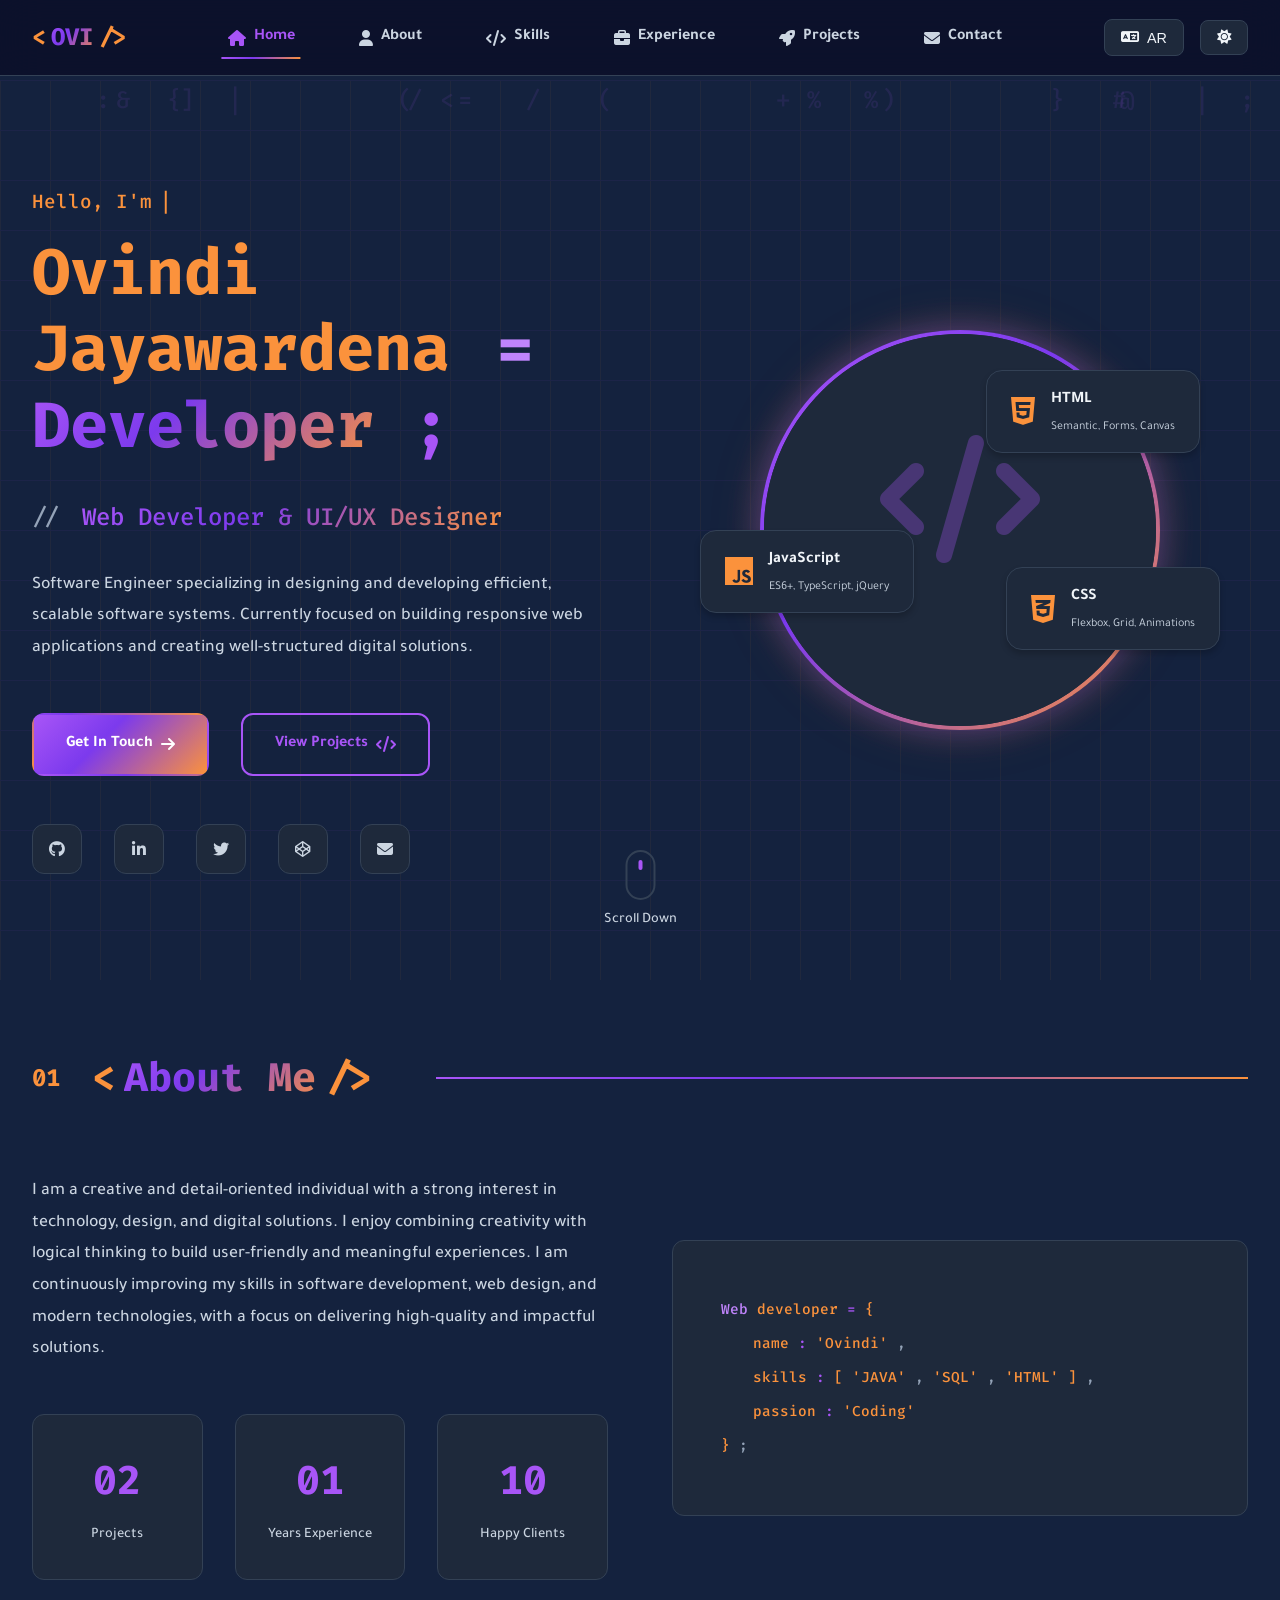
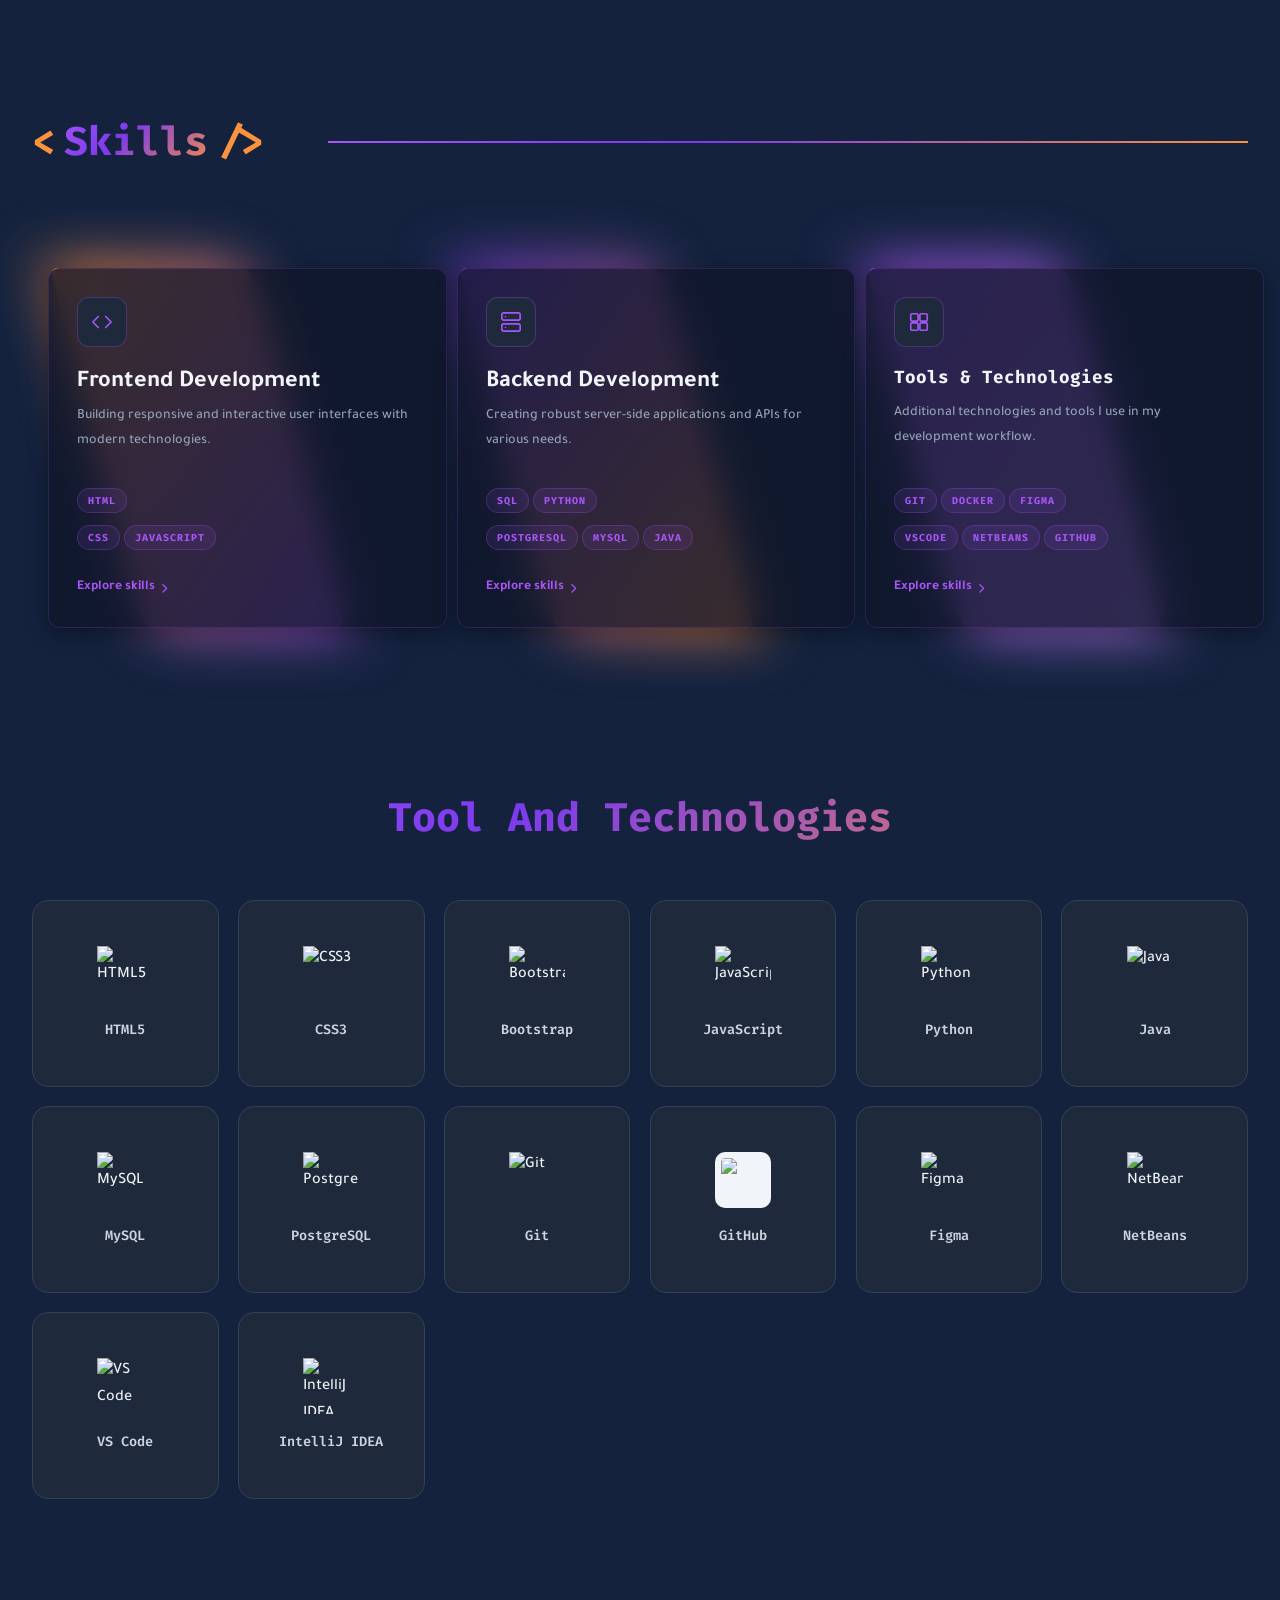
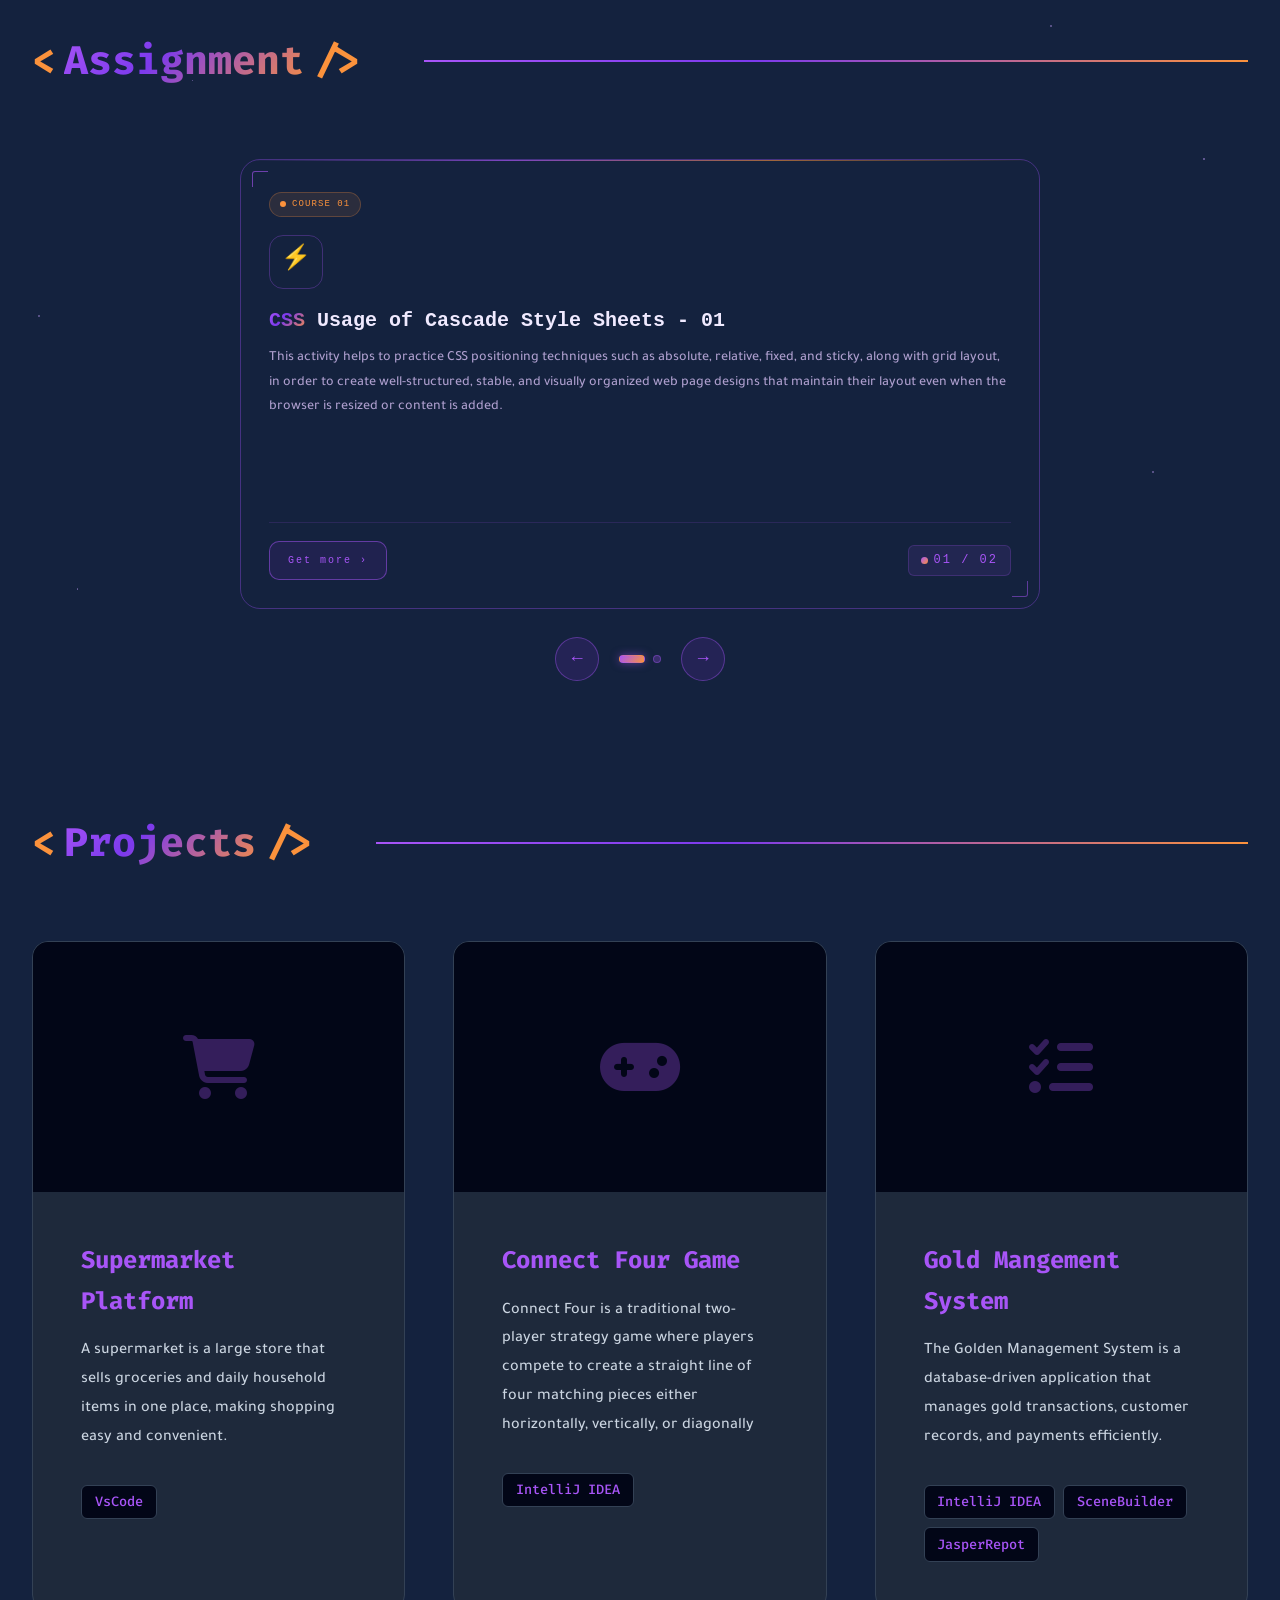
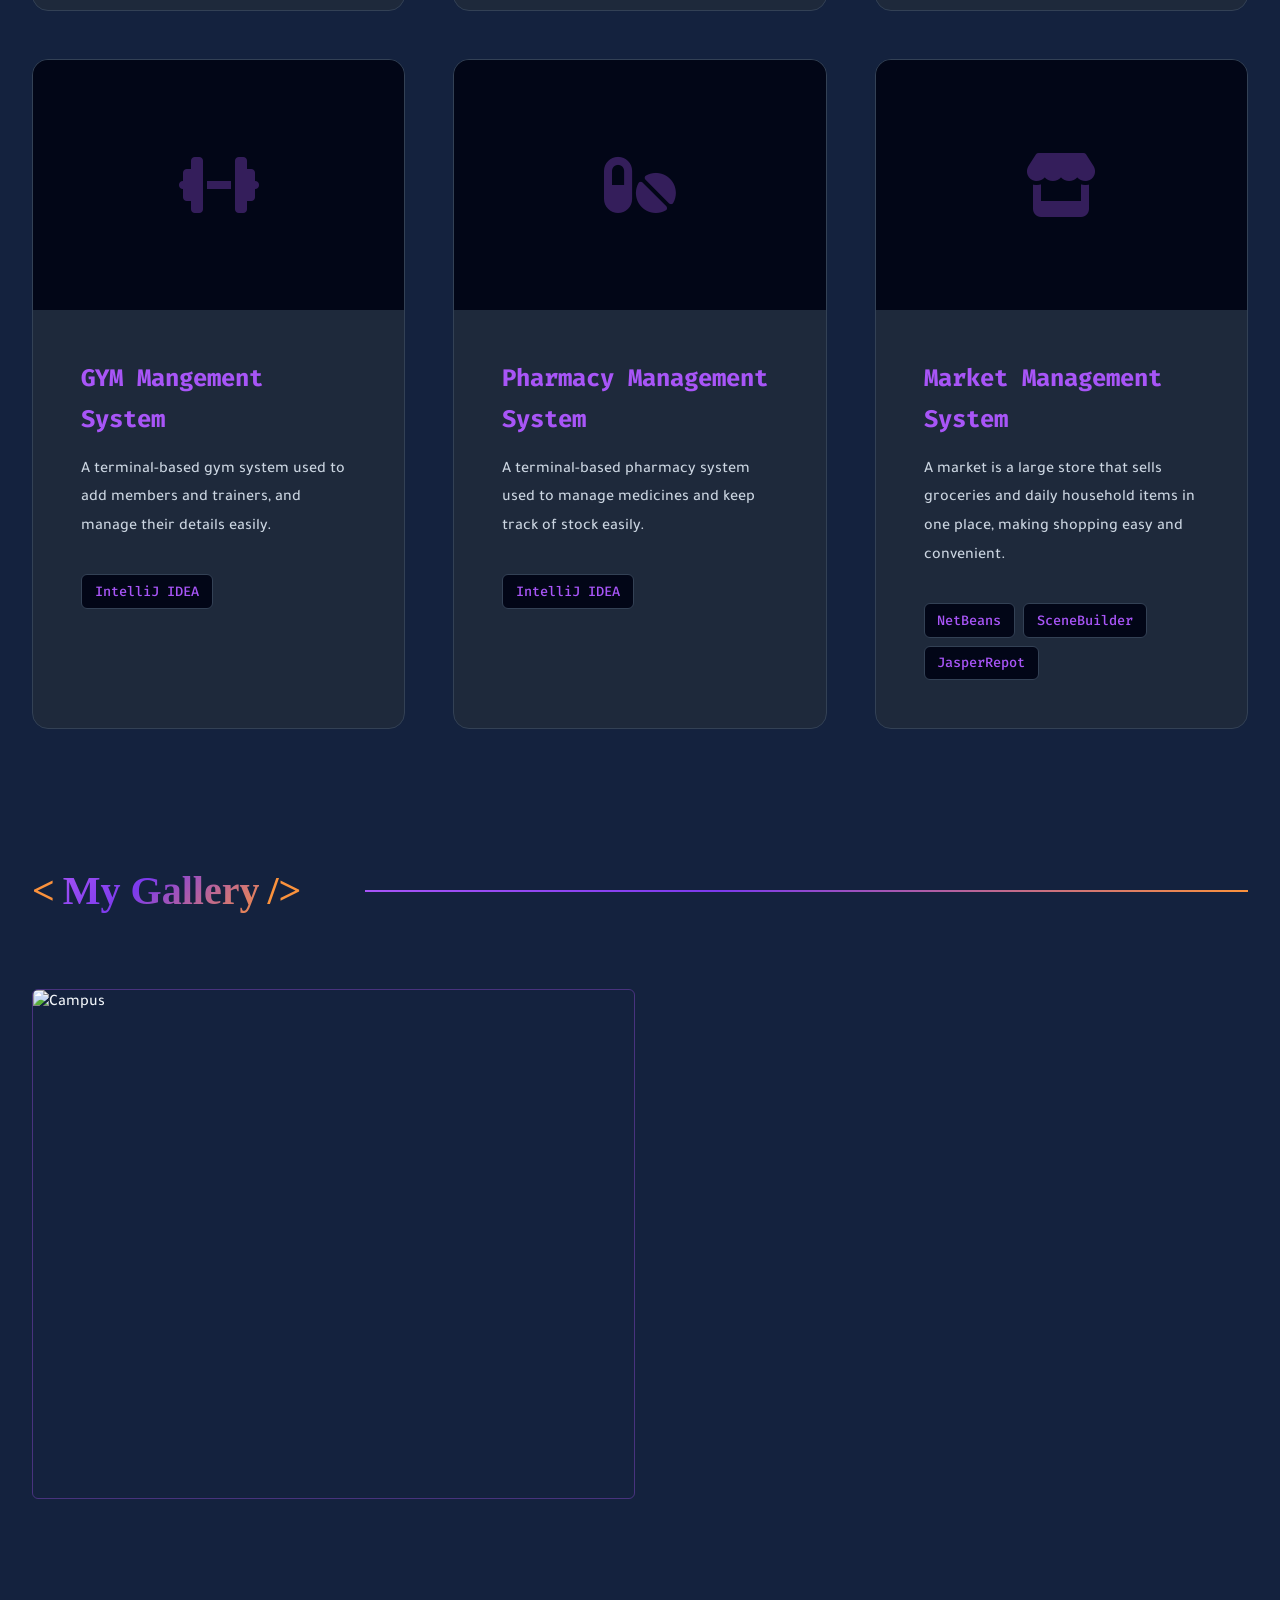
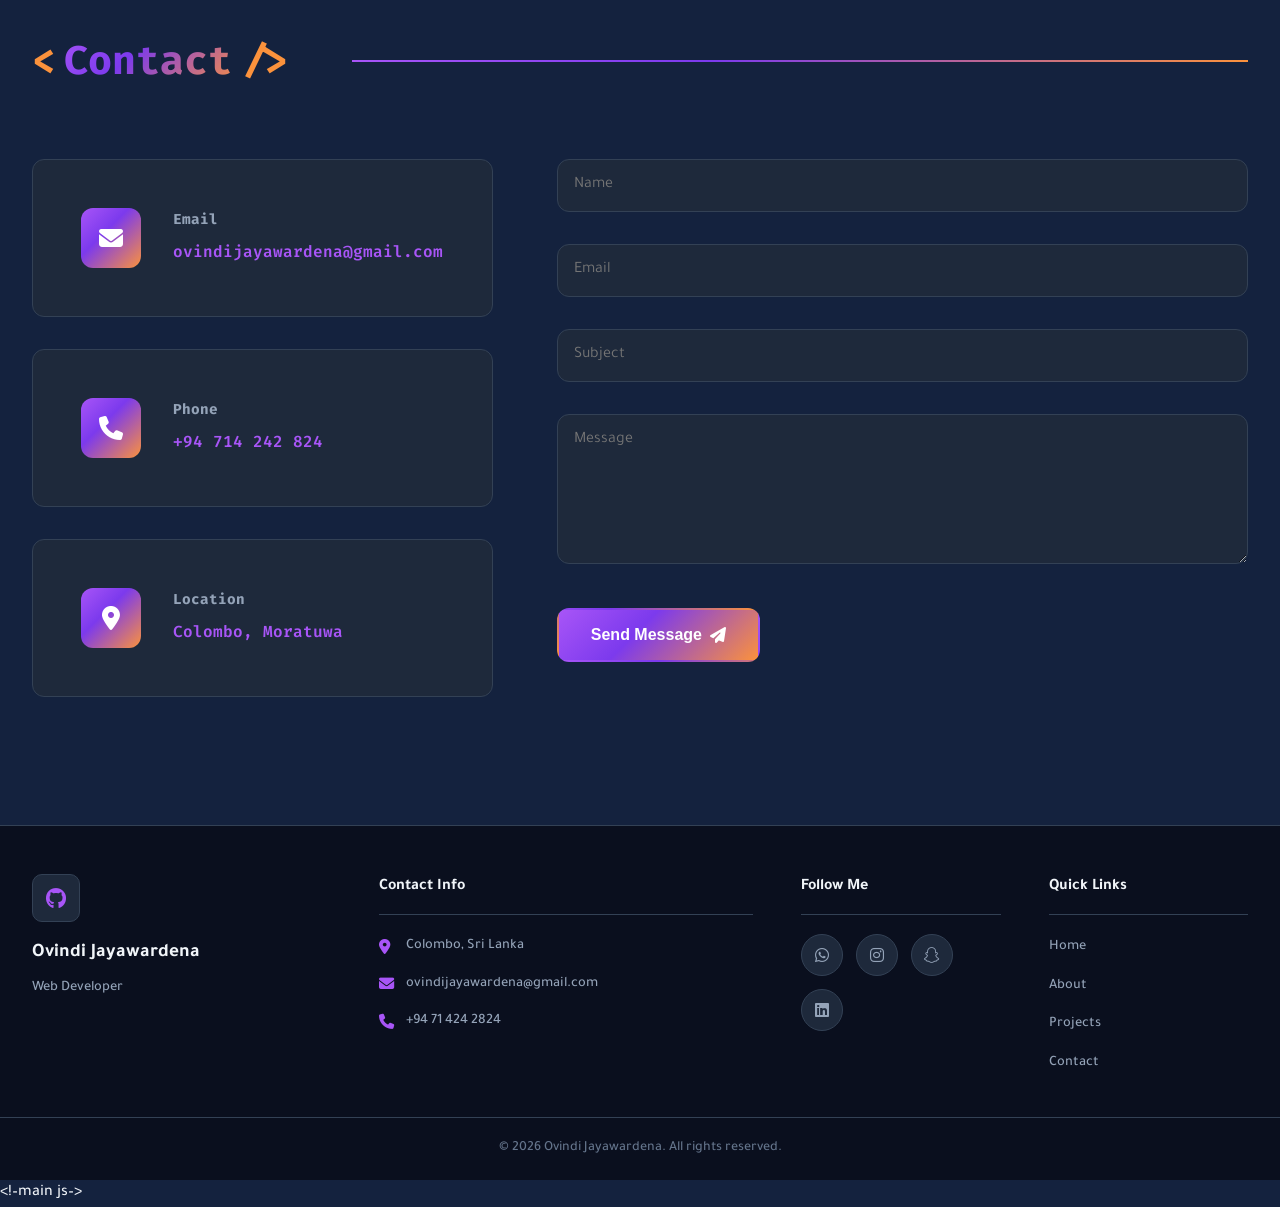
==== index.html @ d02c2b6c "creat gallery section 1  img" ====
<!DOCTYPE html>
<html lang="en" dir="ltr">
<head>
    <meta charset="UTF-8">
    <meta name="viewport" content="width=device-width, initial-scale=1.0, maximum-scale=5.0, user-scalable=yes">
    <meta http-equiv="X-UA-Compatible" content="IE=edge">
    <title> My Portfolio Web Design</title>

    <script src="https://cdn.jsdelivr.net/npm/@emailjs/browser@4/dist/email.min.js"></script>

    <script>
        // Suppress Tailwind CDN warning
        if (typeof console !== 'undefined' && console.warn) {
            const originalWarn = console.warn;
            console.warn = function(...args) {
                if (args[0] && typeof args[0] === 'string' && args[0].includes('tailwindcss.com')) {
                    return; // Suppress Tailwind CDN warning
                }
                originalWarn.apply(console, args);
            };
        }
    </script>

    <link rel="stylesheet" href="css/css.css">
    <!-- Font Awesome -->
    <link rel="stylesheet" href="https://cdnjs.cloudflare.com/ajax/libs/font-awesome/6.4.0/css/all.min.css">

    <!-- Google Fonts -->
    <link rel="preconnect" href="https://fonts.googleapis.com">
    <link rel="preconnect" href="https://fonts.gstatic.com" crossorigin>
    <link href="https://fonts.googleapis.com/css2?family=Tajawal:wght@300;400;500;700;800;900&family=Fira+Code:wght@300;
    400;500;600;700&display=swap" rel="stylesheet">

</head>
<body class="body-main" data-theme="dark" data-lang="en" data-dir="ltr">

<!--
 Loading Screen
<div class="loader-screen" id="loader">
    <div class="loader-content">
        <div class="loader-code-text">
            <div class="code-line" data-line="1">const portfolio = {</div>
            <div class="code-line" data-line="2">  loading: true,</div>
            <div class="code-line" data-line="3">  status: 'initializing...'</div>
            <div class="code-line" data-line="4">};</div>
        </div>
        <div class="loader-spinner-wrapper">
            <div class="loader-spinner"></div>
        </div>
        <div class="loader-progress-wrapper">
            <div class="loader-progress-bar"></div>
        </div>
        <div class="loader-percentage" id="loaderPercent">0%</div>
    </div>
</div>
-->

<!-- Navigation Header -->
<header class="main-header" id="header">
    <nav class="nav-container">
        <div class="nav-brand">
            <div class="brand-logo">
                <span class="logo-bracket">&lt;</span>
                <span class="logo-text">OVI</span>
                <span class="logo-bracket">/&gt;</span>
            </div>
        </div>

        <div class="nav-menu" id="navMenu">
            <a href="#home" class="nav-link active" data-section="home">
                <i class="fas fa-home"></i>
                <span class="nav-text" data-text-en="Home" data-text-ar="الرئيسية">Home</span>
            </a>
            <a href="#about" class="nav-link" data-section="about">
                <i class="fas fa-user"></i>
                <span class="nav-text" data-text-en="About" data-text-ar="عني">About</span>
            </a>
            <a href="#skills" class="nav-link" data-section="skills">
                <i class="fas fa-code"></i>
                <span class="nav-text" data-text-en="Skills" data-text-ar="المهارات">Skills</span>
            </a>
            <a href="#experience" class="nav-link" data-section="experience">
                <i class="fas fa-briefcase"></i>
                <span class="nav-text" data-text-en="Experience" data-text-ar="الخبرة">Experience</span>
            </a>
            <a href="#projects" class="nav-link" data-section="projects">
                <i class="fas fa-rocket"></i>
                <span class="nav-text" data-text-en="Projects" data-text-ar="المشاريع">Projects</span>
            </a>
            <a href="#contact" class="nav-link" data-section="contact">
                <i class="fas fa-envelope"></i>
                <span class="nav-text" data-text-en="Contact" data-text-ar="التواصل">Contact</span>
            </a>
        </div>

        <div class="nav-controls">
            <button class="lang-toggle" id="langToggle" title="Toggle Language">
                <i class="fas fa-language"></i>
                <span class="lang-text">AR</span>
            </button>
            <button class="theme-toggle" id="themeToggle" title="Toggle Theme">
                <i class="fas fa-moon"></i>
            </button>
            <button class="menu-toggle" id="menuToggle" title="Toggle Menu">
                <span></span>
                <span></span>
                <span></span>
            </button>
        </div>
    </nav>
</header>

<!-- Main Content -->
<main class="main-content">

    <!-- Hero Section -->
    <section id="home" class="hero-section">
        <div class="hero-background">
            <div class="code-grid-bg"></div>
            <div class="floating-particles" id="particles"></div>
        </div>

        <div class="hero-container">
            <div class="hero-content">
                <div class="hero-greeting">
                    <span class="greeting-text" data-text-en="Hello, I'm" data-text-ar="مرحباً، أنا">Hello, I'm</span>
                    <span class="greeting-cursor">|</span>
                </div>

                <h1 class="hero-name" id="heroName">
                    <span class="name-prefix">Ovindi Jayawardena</span>
                    <span class="name-operator">=</span>
                    <span class="name-value">Developer</span>
                    <span class="name-suffix">;</span>
                </h1>

                <div class="hero-title">
                    <span class="title-prefix">//</span>
                    <span class="title-text" data-text-en="Web Developer & UI/UX Designer" data-text-ar="مطور
                    Web  & مصمم UI/UX">Web Developer & UI/UX Designer</span>
                </div>

                <p class="hero-description" data-text-en="Software Engineer specializing in designing and developing efficient,
                scalable software systems. Currently focused on building responsive web applications and creating well-structured digital solutions."
                   data-text-ar="مهندس برمجيات متخصص في تصميم وتطوير أنظمة برمجية فعالة
                    وقابلة للتوسع. يركز حاليًا على بناء تطبيقات ويب متجاوبة وإنشاء حلول رقمية منظمة بشكل جيد.">
                    Software Engineer specializing in designing and developing efficient, scalable software systems.
                    Currently focused on building responsive web applications and creating well-structured digital solutions.
                </p>

                <div class="hero-buttons">
                    <a href="#contact" class="btn btn-primary">
                        <span data-text-en="Get In Touch" data-text-ar="تواصل معي">Get In Touch</span>
                        <i class="fas fa-arrow-right"></i>
                    </a>
                    <a href="#projects" class="btn btn-secondary">
                        <span data-text-en="View Projects" data-text-ar="عرض المشاريع">View Projects</span>
                        <i class="fas fa-code"></i>
                    </a>
                </div>

                <div class="hero-social">
                    <a href="https://github.com/OviBby" class="social-icon" title="GitHub">
                        <i class="fab fa-github"></i>
                    </a>
                    <a href="https://www.linkedin.com/in/ovindi-jayawardena-5516933a5/" class="social-icon" title="LinkedIn">
                        <i class="fab fa-linkedin-in"></i>
                    </a>
                    <a href="#" class="social-icon" title="Twitter">
                        <i class="fab fa-twitter"></i>
                    </a>
                    <a href="https://codepen.io/your-work" class="social-icon" title="CodePen">
                        <i class="fab fa-codepen"></i>
                    </a>
                    <a href="mailto:ovindijayawardena@gmail.com" class="social-icon" title="Email">
                        <i class="fas fa-envelope"></i>
                    </a>
                </div>
            </div>

            <div class="hero-image-wrapper">
                <div class="hero-image-container">
                    <div class="profile-image-glow"></div>
                    <div class="profile-image-frame">
                        <div class="profile-image" id="profileImage">
                            <div class="profile-placeholder">
                                <i class="fas fa-code"></i>
                            </div>
                        </div>
                    </div>
                    <div class="floating-badge badge-2">
                        <i class="fab fa-css3-alt"></i>
                        <div class="badge-content">
                            <span class="badge-title">CSS</span>
                            <span class="badge-libs">Flexbox, Grid, Animations</span>
                        </div>
                    </div>
                    <div class="floating-badge badge-1">
                        <i class="fab fa-html5"></i>
                        <div class="badge-content">
                            <span class="badge-title">HTML</span>
                            <span class="badge-libs">Semantic, Forms, Canvas</span>
                        </div>
                    </div>
                    <div class="floating-badge badge-3">
                        <i class="fab fa-js"></i>
                        <div class="badge-content">
                            <span class="badge-title">JavaScript</span>
                            <span class="badge-libs">ES6+, TypeScript, jQuery</span>
                        </div>
                    </div>

                </div>
            </div>
        </div>

        <div class="scroll-indicator">
            <div class="scroll-mouse">
                <div class="scroll-wheel"></div>
            </div>
            <span class="scroll-text" data-text-en="Scroll Down" data-text-ar="انتقل للأسفل">Scroll Down</span>
        </div>
    </section>

    <!-- About Section -->
    <section id="about" class="section about-section">
        <div class="section-container">
            <div class="section-header">
                <span class="section-number">01</span>
                <h2 class="section-title">
                    <span class="title-bracket">&lt;</span>
                    <span class="title-text" data-text-en="About Me" data-text-ar="عني">About Me</span>
                    <span class="title-bracket">/&gt;</span>
                </h2>
                <div class="section-line"></div>
            </div>

            <div class="about-content">
                <div class="about-text-wrapper">
                    <div class="about-intro">
                        <p class="about-text" data-text-en=" I am a creative and detail-oriented individual with a strong
                        interest in technology, design, and digital solutions. I enjoy combining creativity with logical
                        thinking to build user-friendly and meaningful experiences. I am continuously improving my skills in software development,
                         web design, and modern technologies, with a focus on delivering high-quality and impactful solutions."
                           data-text-ar="أنا شخص مبدع وأهتم بالتفاصيل ولدي اهتمام كبير بالتكنولوجيا والتصميم والحلول الرقمية. أستمتع بدمج الإبداع مع التفكير المنطقي لبناء تجارب سهلة الاستخدام وذات معنى. أعمل باستمرار على تطوير مهاراتي في تطوير البرمجيات
                           وتصميم الويب والتقنيات الحديثة، مع التركيز على تقديم حلول عالية الجودة وذات تأثير ">
                            I am a creative and detail-oriented individual with a strong interest in technology, design,
                            and digital solutions. I enjoy combining creativity with logical thinking to build user-friendly and meaningful experiences.
                            I am continuously improving my skills in software development, web design, and modern technologies,
                            with a focus on delivering high-quality and impactful solutions.
                        </p>
                    </div>

                    <div class="about-stats">
                        <div class="stat-item">
                            <div class="stat-number" data-count="02">02</div>
                            <div class="stat-label" data-text-en="Projects" data-text-ar="مشروع">Projects</div>
                        </div>
                        <div class="stat-item">
                            <div class="stat-number" data-count="01">01</div>
                            <div class="stat-label" data-text-en="Years Experience" data-text-ar="سنوات خبرة">Years Experience</div>
                        </div>
                        <div class="stat-item">
                            <div class="stat-number" data-count="30">10</div>
                            <div class="stat-label" data-text-en="Happy Clients" data-text-ar="عميل سعيد">Happy Clients</div>
                        </div>
                    </div>
                </div>

                <div class="about-image-wrapper">
                    <div class="about-image-container">
                        <div class="code-block">
                            <div class="code-line">
                                <span class="code-keyword">Web</span>
                                <span class="code-variable">developer</span>
                                <span class="code-operator">=</span>
                                <span class="code-brace">{</span>
                            </div>
                            <div class="code-line indent">
                                <span class="code-property">name</span>
                                <span class="code-operator">:</span>
                                <span class="code-string">'Ovindi'</span>
                                <span class="code-comma">,</span>
                            </div>
                            <div class="code-line indent">
                                <span class="code-property">skills</span>
                                <span class="code-operator">:</span>
                                <span class="code-bracket">[</span>
                                <span class="code-string">'JAVA'</span>
                                <span class="code-comma">,</span>
                                <span class="code-string">'SQL'</span>
                                <span class="code-comma">,</span>
                                <span class="code-string">'HTML'</span>
                                <span class="code-bracket">]</span>
                                <span class="code-comma">,</span>
                            </div>
                            <div class="code-line indent">
                                <span class="code-property">passion</span>
                                <span class="code-operator">:</span>
                                <span class="code-string">'Coding'</span>
                            </div>
                            <div class="code-line">
                                <span class="code-brace">}</span>
                                <span class="code-semicolon">;</span>
                            </div>
                        </div>
                    </div>
                </div>
            </div>
        </div>
    </section>
    <!-- Skills Section -->
    <section id="skills" class="section skw-section">
        <div class="section-container">
            <div class="section-header">

                <h2 class="section-title">
                    <span class="title-bracket">&lt;</span>
                    <span class="title-text" data-text-en="Skills" data-text-ar="عني">Skills</span>
                    <span class="title-bracket">/&gt;</span>
                </h2>
                <div class="section-line"></div>
            </div>


            <div class="skw-grid">

                <!-- Card 1 -->
                <div class="skw-box">
                    <span></span>
                    <div class="skw-content">
                        <div class="skw-icon">
                            <svg viewBox="0 0 24 24" fill="none" stroke="currentColor" stroke-width="1.8" stroke-linecap="round" stroke-linejoin="round">
                                <polyline points="16 18 22 12 16 6"/>
                                <polyline points="8 6 2 12 8 18"/>
                            </svg>
                        </div>

                        <h2>Frontend Development</h2>
                        <p>Building responsive and interactive user interfaces with modern technologies.</p>
                        <div class="skw-tag">HTML</div>
                        <div>
                            <div class="skw-tag">CSS</div>
                            <div class="skw-tag">JavaScript</div>
                        </div>

                        <a href="#" class="skw-link">Explore skills <i class="fas fa-chevron-right"></i></a>
                    </div>
                </div>

                <!-- Card 2 -->
                <div class="skw-box">
                    <span></span>
                    <div class="skw-content">
                        <div class="skw-icon">
                            <svg viewBox="0 0 24 24" fill="none" stroke="currentColor" stroke-width="1.8" stroke-linecap="round" stroke-linejoin="round">
                                <rect x="2" y="2" width="20" height="8" rx="2"/>
                                <rect x="2" y="14" width="20" height="8" rx="2"/>
                                <line x1="6" y1="6" x2="6.01" y2="6"/>
                                <line x1="6" y1="18" x2="6.01" y2="18"/>
                            </svg>
                        </div>

                        <h2>Backend Development</h2>
                        <p> Creating robust server-side applications and APIs for various needs. </p>
                        <div>
                            <div class="skw-tag">SQL</div>
                            <div class="skw-tag">Python</div>
                        </div>
                        <div>
                            <div class="skw-tag">PostgreSQL</div>
                            <div class="skw-tag">MySQL</div>
                            <div class="skw-tag"> Java</div>
                        </div>

                        <a href="#" class="skw-link">Explore skills <i class="fas fa-chevron-right"></i></a>
                    </div>
                </div>

                <!-- Card 3 -->
                <div class="skw-box">
                    <span></span>
                    <div class="skw-content">
                        <div class="skw-icon">
                            <svg viewBox="0 0 24 24" fill="none" stroke="currentColor" stroke-width="1.8" stroke-linecap="round" stroke-linejoin="round">
                                <rect x="3" y="3" width="8" height="8" rx="1.5"/>
                                <rect x="13" y="3" width="8" height="8" rx="1.5"/>
                                <rect x="3" y="13" width="8" height="8" rx="1.5"/>
                                <rect x="13" y="13" width="8" height="8" rx="1.5"/>
                            </svg>
                        </div>

                        <h3>Tools &amp; Technologies</h3>
                        <p>Additional technologies and tools I use in my development workflow.</p>

                        <div>
                            <div class="skw-tag">Git</div>
                            <div class="skw-tag">Docker</div>
                            <div class="skw-tag"> Figma</div>
                        </div>
                       <div>
                           <div class="skw-tag">VSCode</div>
                           <div class="skw-tag">NetBeans</div>
                           <div class="skw-tag"> GitHub</div>
                       </div>

                        <a href="#" class="skw-link">Explore skills <i class="fas fa-chevron-right"></i></a>
                    </div>
                </div>

            </div>
        </div>
    </section>

    <!-- TOOLS SECTION  -->
    <section id="tools" class="tools-section">
        <div class="tools-container">
            <h2 class="tools-title">Tool And Technologies</h2>

            <div class="tools-grid">

                <!-- Row 1 -->
                <div class="tool-card">
                    <img src="https://cdn.jsdelivr.net/gh/devicons/devicon/icons/html5/html5-original.svg" alt="HTML5" />
                    <span>HTML5</span>
                </div>
                <div class="tool-card">
                    <img src="https://cdn.jsdelivr.net/gh/devicons/devicon/icons/css3/css3-original.svg" alt="CSS3" />
                    <span>CSS3</span>
                </div>
                <div class="tool-card">
                    <img src="https://cdn.jsdelivr.net/gh/devicons/devicon/icons/bootstrap/bootstrap-original.svg" alt="Bootstrap" />
                    <span>Bootstrap</span>
                </div>
                <div class="tool-card">
                    <img src="https://cdn.jsdelivr.net/gh/devicons/devicon/icons/javascript/javascript-original.svg" alt="JavaScript" />
                    <span>JavaScript</span>
                </div>


                <!-- Row 2 -->


                <!-- Row 3 -->
                <div class="tool-card">
                    <img src="https://cdn.jsdelivr.net/gh/devicons/devicon/icons/python/python-original.svg" alt="Python" />
                    <span>Python</span>
                </div>
                <div class="tool-card">
                    <img src="https://cdn.jsdelivr.net/gh/devicons/devicon/icons/java/java-original.svg" alt="Java" />
                    <span>Java</span>
                </div>
                <div class="tool-card">
                    <img src="https://cdn.jsdelivr.net/gh/devicons/devicon/icons/mysql/mysql-original.svg" alt="MySQL" />
                    <span>MySQL</span>
                </div>


                <!-- Row 4 -->
                <div class="tool-card">
                    <img src="https://cdn.jsdelivr.net/gh/devicons/devicon/icons/postgresql/postgresql-original.svg" alt="PostgreSQL" />
                    <span>PostgreSQL</span>
                </div>
                <div class="tool-card">
                    <img src="https://cdn.jsdelivr.net/gh/devicons/devicon/icons/git/git-original.svg" alt="Git" />
                    <span>Git</span>
                </div>
                <div class="tool-card">
                    <img src="https://cdn.jsdelivr.net/gh/devicons/devicon/icons/github/github-original.svg" alt="GitHub" class="icon-dark" />
                    <span>GitHub</span>
                </div>

                <!-- Row 5 (New) -->
                <div class="tool-card">
                    <img src="https://cdn.jsdelivr.net/gh/devicons/devicon/icons/figma/figma-original.svg" alt="Figma" />
                    <span>Figma</span>
                </div>
                <div class="tool-card">
                    <img src="https://cdn.jsdelivr.net/gh/devicons/devicon/icons/netbeans/netbeans-original.svg" alt="NetBeans" />
                    <span>NetBeans</span>
                </div>
                <div class="tool-card">
                    <img src="https://cdn.jsdelivr.net/gh/devicons/devicon/icons/vscode/vscode-original.svg" alt="VS Code" />
                    <span>VS Code</span>
                </div>
                <div class="tool-card">
                    <img src="https://cdn.jsdelivr.net/gh/devicons/devicon/icons/intellij/intellij-original.svg" alt="IntelliJ IDEA" />
                    <span>IntelliJ IDEA</span>
                </div>

            </div>
        </div>
    </section>


    <!-- Assignment  SECTION  -->
    <section id="Assignment" class="section skw-section">
        <div class="section-container">
            <div class="section-header">

                <h2 class="section-title">
                    <span class="title-bracket">&lt;</span>
                    <span class="title-text" data-text-en="Assignment" data-text-ar="عني">Assignment</span>
                    <span class="title-bracket">/&gt;</span>
                </h2>
                <div class="section-line"></div>
            </div>

                    <!-- stars -->
                    <div class="star" style="width:2px;height:2px;top:8%;left:82%"></div>
                    <div class="star" style="width:1.5px;height:1.5px;top:25%;left:94%"></div>
                    <div class="star" style="width:2px;height:2px;top:65%;left:90%"></div>
                    <div class="star" style="width:1.5px;height:1.5px;top:80%;left:6%"></div>
                    <div class="star" style="width:2px;height:2px;top:45%;left:3%"></div>
                    <div class="star" style="width:1px;height:1px;top:15%;left:15%"></div>

                    <div class="gc-track" id="track">

                        <!-- Card 1 -->
                        <div class="gc-card active" data-i="0">
                            <div class="corner-tl"></div>
                            <div class="corner-br"></div>
                            <div class="gc-card-inner">
                                <div class="c-label"><div class="l-dot"></div>Course 01</div>
                                <div class="c-icon">⚡</div>
                                <div class="c-title"><span>CSS</span> Usage of Cascade Style Sheets - 01</div>
                                <div class="c-desc">
                                    This activity helps to practice CSS positioning techniques such as absolute, relative,
                                    fixed, and sticky, along with grid layout, in order to create well-structured, stable,
                                    and visually organized web page designs that maintain their layout even when the browser
                                    is resized or content is added.
                                </div>
                                <div class="c-footer">
                                    <a href="pages/Assiment01.html" class="c-btn">Get more ›</a>
                                    <div class="c-counter"><div class="s-dot"></div>01 / 02</div>
                                </div>
                            </div>
                        </div>

                        <!-- Card 2 -->
                        <div class="gc-card" data-i="1">
                            <div class="corner-tl"></div>
                            <div class="corner-br"></div>
                            <div class="gc-card-inner">
                                <div class="c-label"><div class="l-dot"></div>Course 02</div>
                                <div class="c-icon">🚀</div>
                                <div class="c-title"><span>CSS</span> Usage of Cascade Style Sheets - 02</div>
                                <div class="c-desc">
                                    This assignment is about creating different animations using HTML and CSS,
                                    including transitions, rotations, loaders, sliders, and a car animation scene
                                    without using any frameworks.
                                </div>
                                <div class="c-footer">
                                    <a href="pages/course02.html" class="c-btn">Get more ›</a>
                                    <div class="c-counter"><div class="s-dot"></div>02 / 02</div>
                                </div>
                            </div>
                        </div>

                        <!-- Card 3 -->


                    </div>

                    <!-- Navigation -->
                    <div class="gc-nav">
                        <button class="nav-btn" id="prev">&#8592;</button>
                        <div class="gc-dots">
                            <div class="dot on" data-d="0"></div>
                            <div class="dot" data-d="1"></div>

                        </div>
                        <button class="nav-btn" id="next">&#8594;</button>
                    </div>

                </div>
            </div>
            </div>
            </div>

</section>
    <!-- Projects Section -->
<section id="project" class="section projects-section">
    <div class="section-container">
        <div class="section-header">
            <h2 class="section-title">
                <span class="title-bracket">&lt;</span>
                <span class="title-text" data-text-en="Projects" data-text-ar="المشاريع">Projects</span>
                <span class="title-bracket">/&gt;</span>
            </h2>
            <div class="section-line"></div>
        </div>
        <div class="projects-grid">
            <!-- Supermarket Project -->
            <div class="project-card">
                <div class="project-image">
                    <div class="project-overlay">
                        <div class="project-links">
                            <a href="https://github.com/OviBby/IJSE-STOCK-MANAGEMENT-SYSTEM-/blob/main/GDSE%2075_ITS1010_Ovindi%20jayawardana.java"
                               class="project-link" title="View Project">
                                <i class="fas fa-external-link-alt"></i>
                            </a>
                            <a href="https://github.com/OviBby/IJSE-STOCK-MANAGEMENT-SYSTEM-/blob/main/GDSE%2075_ITS1010_Ovindi%20jayawardana.java"
                               class="project-link" title="View Code">
                                <i class="fab fa-github"></i>
                            </a>

                        </div>
                    </div>
                    <div class="project-placeholder">
                        <i class="fas fa-shopping-cart"></i>
                    </div>
                </div>
                <div class="project-content">
                    <h3 class="project-title" data-text-en="Supermarket Platform" data-text-ar="منصة السوبرماركت">Supermarket Platform</h3>
                    <p class="project-description"
                       data-text-en="A supermarket is a large store that sells groceries and daily household items in one place, making shopping easy and convenient."
                       data-text-ar="السوبرماركت هو متجر كبير يبيع المواد الغذائية والاحتياجات المنزلية اليومية في مكان واحد، مما يجعل التسوق سهلاً ومريحًا.">
                        A supermarket is a large store that sells groceries and daily household items in one place,
                        making shopping easy and convenient.
                    </p>
                    <div class="project-tags">
                        <span class="tag">VsCode</span>
                    </div>
                </div>
            </div>

            <!-- Connect Four Game -->
            <div class="project-card">
                <div class="project-image">
                    <div class="project-overlay">
                        <div class="project-links">
                            <a href="https://github.com/OviBby/Connect-Four-Game" class="project-link" title="View Project">
                                <i class="fas fa-external-link-alt"></i>
                            </a>
                            <a href="https://github.com/OviBby/Connect-Four-Game" class="project-link" title="View Code">
                                <i class="fab fa-github"></i>
                            </a>
                        </div>
                    </div>
                    <div class="project-placeholder">
                        <i class="fas fa-gamepad"></i>
                    </div>
                </div>
                <div class="project-content">
                    <h3 class="project-title" data-text-en="Connect Four Game" data-text-ar="تطبيق إدارة المهام">Connect Four Game</h3>
                    <p class="project-description"
                       data-text-en="Connect Four is a traditional two-player strategy game where players compete to create a straight line of four matching pieces either horizontally, vertically, or diagonally"
                       data-text-ar="تطبيق ويب لإدارة المهام مع مزامنة فورية وتصميم عصري.">
                        Connect Four is a traditional two-player strategy game where players compete to create a straight line of four matching pieces either horizontally, vertically, or diagonally
                    </p>
                    <div class="project-tags">
                        <span class="tag">IntelliJ IDEA</span>
                    </div>
                </div>
            </div>

            <!-- Gold Management System -->
            <div class="project-card">
                <div class="project-image">
                    <div class="project-overlay">
                        <div class="project-links">
                            <a href="https://github.com/OviBby/-Golden-Trust-Pawn-Jewelry-Store-Management-System" class="project-link" title="View Project">
                                <i class="fas fa-external-link-alt"></i>
                            </a>
                            <a href="https://github.com/OviBby/-Golden-Trust-Pawn-Jewelry-Store-Management-System" class="project-link" title="View Code">
                                <i class="fab fa-github"></i>
                            </a>

                        </div>
                    </div>
                    <div class="project-placeholder">
                        <i class="fas fa-tasks"></i>
                    </div>
                </div>
                <div class="project-content">
                    <h3 class="project-title" data-text-en="Gold Mangement System" data-text-ar="منصة المدونة">Gold Mangement System</h3>
                    <p class="project-description"
                       data-text-en="The Golden Management System is a database-driven application that manages gold transactions, customer records, and payments efficiently."
                       data-text-ar="منصة مدونة حديثة مع ميزات CMS وتصميم واجهة مستخدم جميل.">
                        The Golden Management System is a database-driven application that manages gold transactions,
                        customer records, and payments efficiently.
                    </p>
                    <div class="project-tags">
                        <span class="tag">IntelliJ IDEA</span>
                        <span class="tag">SceneBuilder</span>
                        <span class="tag">JasperRepot</span>
                    </div>
                </div>
            </div>

            <!-- GYM Management System -->
            <div class="project-card">
                <div class="project-image">
                    <div class="project-overlay">
                        <div class="project-links">
                            <a href="https://github.com/OviBby/Gym-Management-System" class="project-link" title="View Project">
                                <i class="fas fa-external-link-alt"></i>
                            </a>
                            <a href="https://github.com/OviBby/Gym-Management-System" class="project-link" title="View Code">
                                <i class="fab fa-github"></i>
                            </a>

                        </div>
                    </div>
                    <div class="project-placeholder">
                        <i class="fas fa-dumbbell"></i>
                    </div>
                </div>
                <div class="project-content">
                    <h3 class="project-title" data-text-en="GYM Mangement System" data-text-ar="منصة المدونة">GYM Mangement System</h3>
                    <p class="project-description"
                       data-text-en="A terminal-based gym system used to add members and trainers, and manage their details easily."
                       data-text-ar="منصة مدونة حديثة مع ميزات CMS وتصميم واجهة مستخدم جميل.">
                        A terminal-based gym system used to add members and trainers, and manage their details easily.
                    </p>
                    <div class="project-tags">
                        <span class="tag">IntelliJ IDEA</span>
                    </div>

                </div>
            </div>

            <!-- Pharmacy Management System -->
            <div class="project-card">
                <div class="project-image">
                    <div class="project-overlay">
                        <div class="project-links">
                            <a href="https://github.com/OviBby/Pharmacy-Management-System" class="project-link" title="View Project">
                                <i class="fas fa-external-link-alt"></i>
                            </a>
                            <a href="https://github.com/OviBby/Pharmacy-Management-System" class="project-link" title="View Code">
                                <i class="fab fa-github"></i>
                            </a>
                        </div>
                    </div>
                    <div class="project-placeholder">
                        <i class="fas fa-pills"></i>
                    </div>
                </div>
                <div class="project-content">
                    <h3 class="project-title" data-text-en="Pharmacy Management System" data-text-ar="منصة المدونة">Pharmacy Management System</h3>
                    <p class="project-description"
                       data-text-en="A terminal-based pharmacy system used to manage medicines and keep track of stock easily."
                       data-text-ar="منصة مدونة حديثة مع ميزات CMS وتصميم واجهة مستخدم جميل.">
                        A terminal-based pharmacy system used to manage medicines and keep track of stock easily.
                    </p>
                    <div class="project-tags">
                        <span class="tag">IntelliJ IDEA</span>
                    </div>

                </div>

            </div>

            <!-- market Project -->
            <div class="project-card">
                <div class="project-image">
                    <div class="project-overlay">
                        <div class="project-links">
                            <a href="https://github.com/OviBby/Super-Market-System"
                               class="project-link" title="View Project">
                                <i class="fas fa-external-link-alt"></i>
                            </a>
                            <a href="https://github.com/OviBby/Super-Market-System"
                               class="project-link" title="View Code">
                                <i class="fab fa-github"></i>
                            </a>
                        </div>
                    </div>
                    <div class="project-placeholder">
                        <i class="fas fa-store"></i>
                    </div>
                </div>
                <div class="project-content">
                    <h3 class="project-title" data-text-en="Market Management System" data-text-ar="منصة السوبرماركت">Market Management System</h3>
                    <p class="project-description"
                       data-text-en="A market is a large store that sells groceries and daily household items in one place, making shopping easy and convenient."
                       data-text-ar="السوبرماركت هو متجر كبير يبيع المواد الغذائية والاحتياجات المنزلية اليومية في مكان واحد، مما يجعل التسوق سهلاً ومريحًا.">
                        A market is a large store that sells groceries and daily household items in one place,
                        making shopping easy and convenient.
                    </p>
                    <div class="project-tags">
                        <span class="tag">NetBeans</span>
                        <span class="tag">SceneBuilder</span>
                        <span class="tag">JasperRepot</span>
                    </div>
                </div>


            </div>



        </div>
        </div>
</section>

   <!-- Gallery SECTION-->
    <section id="gallery" class="section projects-section">
        <div class="section-container">
            <div class="section-header">
                <h2 class="section-title">
                    <span class="title-bracket">&lt;</span>
                    <span class="title-text" data-text-en="My Gallery" data-text-ar="المشاريع">My Gallery </span>
                    <span class="title-bracket">/&gt;</span>
                </h2>
                <div class="section-line"></div>
            </div>


            <div class="gallery">
                <figure>
                    <img src="gallry/1.jpg" alt="Campus">
                    <figcaption>
                        <h3>Campus </h3>
                        <p>Making memories in between assignments</p>
                    </figcaption>
                </figure>


            </div>
            </div>


    </section>


    <!-- Contact Section -->
    <section id="contact" class="section contact-section">
        <div class="section-container">
            <div class="section-header">
               <!-- <span class="section-number">05</span>-->
                <h2 class="section-title">
                    <span class="title-bracket">&lt;</span>
                    <span class="title-text" data-text-en="Contact" data-text-ar="التواصل">Contact</span>
                    <span class="title-bracket">/&gt;</span>
                </h2>
                <div class="section-line"></div>
            </div>

            <div class="contact-content">
                <div class="contact-info">
                    <div class="contact-item">
                        <div class="contact-icon">
                            <i class="fas fa-envelope"></i>
                        </div>
                        <div class="contact-details">
                            <h4 class="contact-label" data-text-en="Email" data-text-ar="البريد الإلكتروني">Email</h4>
                            <a href="mailto:ovindijayawardena@gmail.com" class="contact-value">ovindijayawardena@gmail.com</a>
                        </div>
                    </div>

                    <div class="contact-item">
                        <div class="contact-icon">
                            <i class="fas fa-phone"></i>
                        </div>
                        <div class="contact-details">
                            <h4 class="contact-label" data-text-en="Phone" data-text-ar="الهاتف">Phone</h4>
                            <a href="https://wa.me/94714242824" class="contact-value">+94 714 242 824</a>
                        </div>
                    </div>

                    <div class="contact-item">
                        <div class="contact-icon">
                            <i class="fas fa-map-marker-alt"></i>
                        </div>
                        <div class="contact-details">
                            <h4 class="contact-label" data-text-en="Location" data-text-ar="الموقع">Location</h4>
                            <span class="contact-value" data-text-en="Colombo, Moratuwa" data-text-ar="كولومبو، موراتوا">Colombo, Moratuwa</span>
                        </div>
                    </div>
                </div>

                <form class="contact-form" id="contactForm">
                    <div class="form-group">
                        <input type="text" class="form-input" placeholder="Name" data-placeholder-en="Name" data-placeholder-ar="الاسم" required>
                    </div>
                    <div class="form-group">
                        <input type="email" class="form-input" placeholder="Email" data-placeholder-en="Email" data-placeholder-ar="البريد الإلكتروني" required>
                    </div>
                    <div class="form-group">
                        <input type="text" class="form-input" placeholder="Subject" data-placeholder-en="Subject" data-placeholder-ar="الموضوع" required>
                    </div>
                    <div class="form-group">
                        <textarea class="form-input form-textarea" rows="5" placeholder="Message" data-placeholder-en="Message" data-placeholder-ar="الرسالة" required></textarea>
                    </div>
                    <button type="submit" class="btn btn-primary btn-submit">
                        <span data-text-en="Send Message" data-text-ar="إرسال الرسالة">Send Message</span>
                        <i class="fas fa-paper-plane"></i>
                    </button>
                </form>
            </div>
        </div>
    </section>
</main>


<!-- Footer -->
<footer class="main-footer-new">
    <div class="footer-inner">

        <!-- Brand -->
        <div class="footer-brand">
            <div class="footer-logo">
                <i class="fab fa-github"></i>
            </div>
            <h3 class="footer-name">Ovindi Jayawardena</h3>
            <p class="footer-role">Web Developer</p>
        </div>
        <!-- Contact Info -->
        <div class="footer-col">
            <h4 class="footer-col-title">Contact Info</h4>
            <div class="footer-divider-line"></div>
            <ul class="footer-contact-list">
                <li>
                    <i class="fas fa-map-marker-alt"></i>
                    <span>Colombo, Sri Lanka</span>
                </li>
                <li>
                    <a href="mailto:ovindijayawardena@gmail.com">
                        <i class="fas fa-envelope"></i>
                        <span>ovindijayawardena@gmail.com</span>
                    </a>
                </li>
                <li>
                    <a href="https://wa.me/94714242824">
                        <i class="fas fa-phone"></i>
                        <span>+94 71 424 2824</span>
                    </a>
                </li>
            </ul>
        </div>

        <!-- Follow Me -->
        <div class="footer-col">
            <h4 class="footer-col-title">Follow Me</h4>
            <div class="footer-divider-line"></div>
            <div class="footer-social-icons">
                <a href="https://wa.me/94714242824" target="_blank">
                    <i class="fab fa-whatsapp"></i>
                </a>
                <a href="https://www.instagram.com/ovi_nd/" target="_blank">
                    <i class="fab fa-instagram"></i>
                </a>
                <a href="https://snapchat.com/t/4aIbTx4q" target="_blank">
                    <i class="fab fa-snapchat"></i>
                </a>
                <a href="https://www.linkedin.com/in/ovindi-jayawardena-5516933a5" target="_blank">
                    <i class="fab fa-linkedin"></i>
                </a>
            </div>
        </div>

        <!-- Quick Links -->
        <div class="footer-col">
            <h4 class="footer-col-title">Quick Links</h4>
            <div class="footer-divider-line"></div>
            <ul class="footer-links-list">
                <li><a href="#home">Home</a></li>
                <li><a href="#about">About</a></li>
                <li><a href="#projects">Projects</a></li>
                <li><a href="#contact">Contact</a></li>
            </ul>
        </div>

    </div>

    <!-- Bottom Bar -->
    <div class="footer-bottom">
        <p>© 2026 Ovindi Jayawardena. All rights reserved.</p>
    </div>
</footer>

<!--&lt;!&ndash;typed js&ndash;&gt;-->
<script src="https://unpkg.com/typed.js@2.1.0/dist/typed.umd.js"></script>
<script src="https://unpkg.com/aos@2.3.1/dist/aos.js"></script>
<script src="https://smtpjs.com/v3/smtp.js"></script>
<script>
    AOS.init();
</script>
<!--&lt;!&ndash;main js&ndash;&gt;-->
<script src="js/javaScript.js"></script>

<!-- Scripts -->
<script src="https://cdnjs.cloudflare.com/ajax/libs/animejs/3.2.1/anime.min.js"></script>
<!-- Motion One loaded dynamically -->
<script src="js/animations.js"></script>
<script src="js/main.js"></script>

<script>
    const cards = document.querySelectorAll('.gc-card');
    const dots = document.querySelectorAll('.dot');
    let cur = 0;

    function go(next, dir) {
        const old = cur;
        cur = (next + cards.length) % cards.length;
        cards[old].classList.remove('active');
        cards[old].classList.add(dir === 1 ? 'exit-left' : 'exit-right');
        setTimeout(() => cards[old].classList.remove('exit-left', 'exit-right'), 450);
        cards[cur].classList.add('active');
        dots.forEach((d, i) => d.classList.toggle('on', i === cur));
    }

    document.getElementById('next').onclick = () => go(cur + 1, 1);
    document.getElementById('prev').onclick = () => go(cur - 1, -1);
    dots.forEach(d => d.onclick = () => {
        const t = +d.dataset.d;
        if (t !== cur) go(t, t > cur ? 1 : -1);
    });
</script>
<script src="https://unpkg.com/typed.js@2.1.0/dist/typed.umd.js"></script>
<script src="https://unpkg.com/aos@2.3.1/dist/aos.js"></script>
<script src="https://smtpjs.com/v3/smtp.js"></script>
<script>
    AOS.init();
</script>
&lt;!&ndash;main js&ndash;&gt;
<script src="js/javaScript.js"></script>

<!-- Scripts -->
<script src="https://cdnjs.cloudflare.com/ajax/libs/animejs/3.2.1/anime.min.js"></script>
<!-- Motion One loaded dynamically -->
<script src="js/animations.js"></script>
<script src="js/main.js"></script>

</body>
</html>
---- css/css.css ----
:root {
    --primary: #a855f7;
    --secondary: #9333ea;
    --accent: #fb923c;
    --cyan: #fb923c;
    --purple: #c084fc;
    --green: #86efac;
    --bg-dark: #14223e;
    --bg-darker: #020617;
    --bg-card: #1e293b;
    --bg-hover: #334155;
    --border: #334155;
    --text-primary: #f1f5f9;
    --text-secondary: #cbd5e1;
    --text-muted: #94a3b8;
    --gradient-1: linear-gradient(135deg, #a855f7 0%, #7c3aed 40%, #fb923c 100%);
    --gradient-2: linear-gradient(135deg, #fb923c 0%, #a855f7 50%, #c084fc 100%);
    --gradient-3: linear-gradient(135deg, #c084fc 0%, #fb923c 100%);
    --shadow-sm: 0 2px 4px rgba(0, 0, 0, 0.1);
    --shadow-md: 0 4px 6px rgba(0, 0, 0, 0.2);
    --shadow-lg: 0 10px 15px rgba(0, 0, 0, 0.3);
    --shadow-xl: 0 20px 25px rgba(0, 0, 0, 0.4);
    --shadow-glow: 0 0 30px rgba(168, 85, 247, 0.3);
    --spacing-xs: 0.5rem;
    --spacing-sm: 1rem;
    --spacing-md: 2rem;
    --spacing-lg: 3rem;
    --spacing-xl: 4rem;
    --transition: 0.2s cubic-bezier(0.4, 0, 0.2, 1);
    --transition-fast: 0.15s cubic-bezier(0.4, 0, 0.2, 1);
    --transition-smooth: 0.25s cubic-bezier(0.25, 0.46, 0.45, 0.94);
    --font-primary: 'Tajawal', sans-serif;
    --font-code: 'Fira Code', monospace;
}

[data-theme="light"] {
    --bg-dark: #ffffff;
    --bg-darker: #f8f9fa;
    --bg-card: #ffffff;
    --bg-hover: #f1f3f5;
    --border: #e5e7eb;
    --text-primary: #1f2937;
    --text-secondary: #4b5563;
    --text-muted: #9ca3af;
}

[dir="rtl"] {
    direction: rtl;
    text-align: right;
}

[dir="ltr"] {
    direction: ltr;
    text-align: left;
}

* {
    margin: 0;
    padding: 0;
    box-sizing: border-box;
    -webkit-tap-highlight-color: transparent;
}

html {
    scroll-behavior: smooth;
    font-size: 16px;
}

body {
    font-family: var(--font-primary);
    font-weight: 500;
    background: var(--bg-dark);
    color: var(--text-primary);
    line-height: 1.7;
    overflow-x: hidden;
    transition: background var(--transition-fast), color var(--transition-fast);
    -webkit-font-smoothing: antialiased;
    -moz-osx-font-smoothing: grayscale;
    text-rendering: optimizeLegibility;
}

h1, h2, h3, h4, h5, h6 {
    font-weight: 700;
}

.hero-name, .section-title, .timeline-title, .project-title, .category-title {
    font-weight: 800;
}

img {
    max-width: 100%;
    height: auto;
}

.loader-screen {
    position: fixed;
    top: 0;
    left: 0;
    width: 100%;
    height: 100%;
    background: var(--bg-darker);
    display: flex;
    justify-content: center;
    align-items: center;
    z-index: 10000;
    transition: opacity 0.5s, visibility 0.5s;
}

.loader-screen.hidden {
    opacity: 0;
    visibility: hidden;
}

.loader-content {
    text-align: center;
}

.loader-code-text {
    font-family: var(--font-code);
    font-size: 1.2rem;
    color: var(--primary);
    margin-bottom: 2rem;
}

.code-line {
    display: block;
    margin: 0.5rem 0;
    opacity: 0;
    transform: translateY(20px);
    animation: fadeInUp 0.5s ease forwards;
}

.code-line[data-line="1"] { animation-delay: 0.1s; }
.code-line[data-line="2"] { animation-delay: 0.3s; }
.code-line[data-line="3"] { animation-delay: 0.5s; }
.code-line[data-line="4"] { animation-delay: 0.7s; }

@keyframes fadeInUp {
    to { opacity: 1; transform: translateY(0); }
}

.loader-spinner-wrapper {
    margin: 2rem 0;
}

.loader-spinner {
    width: 60px;
    height: 60px;
    border: 3px solid var(--border);
    border-top-color: var(--primary);
    border-right-color: var(--accent);
    border-radius: 50%;
    animation: spin 1s linear infinite;
    margin: 0 auto;
}

@keyframes spin {
    to { transform: rotate(360deg); }
}

.loader-progress-wrapper {
    width: 200px;
    height: 4px;
    background: var(--border);
    border-radius: 2px;
    margin: 2rem auto;
    overflow: hidden;
}

.loader-progress-bar {
    height: 100%;
    background: var(--gradient-1);
    width: 0%;
    animation: progress 2s ease forwards;
    box-shadow: 0 0 10px var(--primary);
}

@keyframes progress {
    to { width: 100%; }
}

.loader-percentage {
    font-family: var(--font-code);
    color: var(--primary);
    font-size: 1rem;
    margin-top: 1rem;
}

.main-header {
    position: fixed;
    top: 0;
    left: 0;
    width: 100%;
    background: rgba(10, 14, 39, 0.8);
    backdrop-filter: blur(20px);
    border-bottom: 1px solid var(--border);
    z-index: 1000;
    transition: all var(--transition);
}

.main-header.scrolled {
    background: rgba(10, 14, 39, 0.95);
    box-shadow: var(--shadow-md);
}

.nav-container {
    max-width: 1400px;
    margin: 0 auto;
    padding: 1rem 2rem;
    display: flex;
    justify-content: space-between;
    align-items: center;
}

.nav-brand {
    display: flex;
    align-items: center;
}

.brand-logo {
    font-family: var(--font-code);
    font-size: 1.5rem;
    font-weight: 700;
    color: var(--primary);
    display: flex;
    align-items: center;
    gap: 0.3rem;
}

.logo-bracket { color: var(--accent); }

.logo-text {
    background: var(--gradient-1);
    -webkit-background-clip: text;
    -webkit-text-fill-color: transparent;
    background-clip: text;
}

.nav-menu {
    display: flex;
    gap: 2rem;
    align-items: center;
}

.nav-link {
    display: flex;
    align-items: center;
    gap: 0.5rem;
    color: var(--text-secondary);
    text-decoration: none;
    font-weight: 700;
    padding: 0.5rem 1rem;
    border-radius: 8px;
    transition: all var(--transition-fast);
    position: relative;
}

.nav-link::before {
    content: '';
    position: absolute;
    bottom: 0;
    left: 50%;
    transform: translateX(-50%);
    width: 0;
    height: 2px;
    background: var(--gradient-1);
    transition: width var(--transition);
}

.nav-link:hover, .nav-link.active { color: var(--primary); }
.nav-link.active::before { width: 80%; }
.nav-link i { font-size: 1rem; }

.nav-controls {
    display: flex;
    gap: 1rem;
    align-items: center;
}

.lang-toggle, .theme-toggle, .menu-toggle {
    background: var(--bg-card);
    border: 1px solid var(--border);
    color: var(--text-primary);
    padding: 0.6rem 1rem;
    border-radius: 8px;
    cursor: pointer;
    transition: all var(--transition);
    display: flex;
    align-items: center;
    gap: 0.5rem;
    font-size: 0.9rem;
}

.lang-toggle:hover, .theme-toggle:hover {
    background: var(--bg-hover);
    border-color: var(--primary);
    color: var(--primary);
}

.menu-toggle {
    display: none;
    flex-direction: column;
    gap: 4px;
    padding: 0.6rem;
}

.menu-toggle span {
    width: 24px;
    height: 2px;
    background: var(--text-primary);
    transition: all var(--transition);
}

.menu-toggle.active span:nth-child(1) { transform: rotate(45deg) translate(5px, 5px); }
.menu-toggle.active span:nth-child(2) { opacity: 0; }
.menu-toggle.active span:nth-child(3) { transform: rotate(-45deg) translate(7px, -6px); }

.main-content { margin-top: 80px; }

.hero-section {
    min-height: 100vh;
    display: flex;
    align-items: center;
    position: relative;
    overflow: hidden;
    padding: 4rem 0;
}

.hero-background {
    position: absolute;
    top: 0; left: 0;
    width: 100%; height: 100%;
    z-index: -1;
}

.code-grid-bg {
    position: absolute;
    top: 0; left: 0;
    width: 100%; height: 100%;
    background-image: linear-gradient(var(--primary) 1px, transparent 1px),
    linear-gradient(90deg, var(--accent) 1px, transparent 1px);
    background-size: 50px 50px;
    opacity: 0.05;
    animation: gridMove 20s linear infinite;
}

@keyframes gridMove {
    0% { transform: translate(0, 0); }
    100% { transform: translate(50px, 50px); }
}

.floating-particles {
    position: absolute;
    width: 100%; height: 100%;
    overflow: hidden;
}

.particle {
    position: absolute;
    font-family: var(--font-code);
    font-size: 1.5rem;
    color: var(--primary);
    opacity: 0.1;
    animation: float 15s infinite ease-in-out;
}

@keyframes float {
    0%, 100% { transform: translateY(100vh) rotate(0deg); opacity: 0; }
    10%, 90% { opacity: 0.1; }
    50% { transform: translateY(-100px) rotate(180deg); opacity: 0.2; }
}

.hero-container {
    max-width: 1400px;
    margin: 0 auto;
    padding: 0 2rem;
    display: grid;
    grid-template-columns: 1fr 1fr;
    gap: 4rem;
    align-items: center;
    position: relative;
    z-index: 1;
}

.hero-content { z-index: 1; }

.hero-greeting {
    font-family: var(--font-code);
    font-size: 1.2rem;
    color: var(--accent);
    margin-bottom: 1rem;
    display: flex;
    align-items: center;
    gap: 0.5rem;
}

.greeting-cursor {
    animation: blink 1s infinite;
    color: var(--accent);
}

@keyframes blink {
    0%, 50% { opacity: 1; }
    51%, 100% { opacity: 0; }
}

.hero-name {
    font-family: var(--font-code);
    font-size: 4rem;
    font-weight: 700;
    margin-bottom: 2rem;
    line-height: 1.2;
}

.name-prefix { color: var(--accent); }
.name-operator { color: var(--purple); margin: 0 0.5rem; }

.name-value {
    background: var(--gradient-1);
    -webkit-background-clip: text;
    -webkit-text-fill-color: transparent;
    background-clip: text;
}

.name-suffix { color: var(--primary); }

.hero-title {
    font-family: var(--font-code);
    font-size: 1.5rem;
    color: var(--accent);
    margin-bottom: 2rem;
}

.title-prefix { color: var(--text-muted); margin-inline-end: 0.5rem; }

.hero-description {
    font-size: 1.1rem;
    color: var(--text-secondary);
    margin-bottom: 3rem;
    line-height: 1.8;
    max-width: 600px;
}

.hero-buttons {
    display: flex;
    gap: 2rem;
    margin-bottom: 3rem;
    flex-wrap: wrap;
}

.btn {
    display: inline-flex;
    align-items: center;
    gap: 0.5rem;
    padding: 1rem 2rem;
    border-radius: 12px;
    font-weight: 600;
    text-decoration: none;
    transition: all var(--transition);
    border: 2px solid transparent;
    cursor: pointer;
    font-size: 1rem;
}

.btn-primary {
    background: var(--gradient-1);
    color: white;
    border-color: transparent;
}

.btn-primary:hover {
    transform: translateY(-2px);
    box-shadow: 0 5px 20px rgba(168, 85, 247, 0.4);
}

.btn-secondary {
    background: transparent;
    color: var(--primary);
    border-color: var(--primary);
}

.btn-secondary:hover {
    background: var(--primary);
    color: white;
    transform: translateY(-2px);
    box-shadow: 0 5px 20px rgba(168, 85, 247, 0.4);
}

.hero-social { display: flex; gap: 2rem; }

.social-icon {
    width: 50px; height: 50px;
    display: flex;
    align-items: center;
    justify-content: center;
    background: var(--bg-card);
    border: 1px solid var(--border);
    border-radius: 12px;
    color: var(--text-secondary);
    text-decoration: none;
    transition: all var(--transition-fast);
}

.social-icon:hover {
    background: var(--bg-hover);
    border-color: var(--primary);
    color: var(--primary);
    transform: translateY(-3px);
    box-shadow: 0 5px 15px rgba(168, 85, 247, 0.25);
}

.hero-image-wrapper {
    position: relative;
    display: flex;
    justify-content: center;
    align-items: center;
}

.hero-image-container {
    position: relative;
    width: 400px; height: 400px;
}

.profile-image-glow {
    position: absolute;
    top: 50%; left: 50%;
    transform: translate(-50%, -50%);
    width: 120%; height: 120%;
    background: radial-gradient(circle, rgba(168, 85, 247, 0.2) 0%, rgba(251, 146, 60, 0.1) 50%, transparent 70%);
    border-radius: 50%;
    animation: pulse 3s ease-in-out infinite;
}

@keyframes pulse {
    0%, 100% { transform: translate(-50%, -50%) scale(1); opacity: 0.5; }
    50% { transform: translate(-50%, -50%) scale(1.1); opacity: 0.8; }
}

.profile-image-frame {
    position: relative;
    width: 100%; height: 100%;
    border-radius: 50%;
    border: 4px solid transparent;
    background: linear-gradient(var(--bg-card), var(--bg-card)) padding-box,
    var(--gradient-1) border-box;
    box-shadow: 0 0 30px rgba(168, 85, 247, 0.3), 0 0 60px rgba(251, 146, 60, 0.1);
    overflow: hidden;
}

.profile-image {
    width: 100%; height: 100%;
    display: flex;
    align-items: center;
    justify-content: center;
    background: var(--bg-card);
    will-change: transform;
}

.profile-placeholder {
    font-size: 8rem;
    color: var(--primary);
    opacity: 0.3;
}

.floating-badge {
    position: absolute;
    background: var(--bg-card);
    border: 1px solid var(--border);
    border-radius: 16px;
    padding: 1rem 1.5rem;
    display: flex;
    align-items: center;
    gap: 1rem;
    color: var(--text-primary);
    font-weight: 600;
    box-shadow: var(--shadow-md);
    animation: floatBadge 3s ease-in-out infinite;
    min-width: 200px;
    transition: all var(--transition-smooth);
}

.floating-badge:hover {
    transform: translateY(-3px) scale(1.03);
    border-color: var(--primary);
    box-shadow: 0 5px 20px rgba(168, 85, 247, 0.25);
}

.floating-badge i { font-size: 2rem; color: var(--accent); flex-shrink: 0; }

.badge-content { display: flex; flex-direction: column; gap: 0.3rem; }
.badge-title { font-size: 1rem; font-weight: 700; color: var(--text-primary); }
.badge-libs { font-size: 0.75rem; color: var(--text-secondary); font-weight: 400; line-height: 1.4; }

.badge-1 { top: 10%; right: -10%; animation-delay: 0s; }
.badge-2 { bottom: 20%; right: -15%; animation-delay: 1s; }
.badge-3 { top: 50%; left: -15%; animation-delay: 2s; }

@keyframes floatBadge {
    0%, 100% { transform: translateY(0); }
    50% { transform: translateY(-20px); }
}

.scroll-indicator {
    position: absolute;
    bottom: 3rem; left: 50%;
    transform: translateX(-50%);
    display: flex;
    flex-direction: column;
    align-items: center;
    gap: 0.5rem;
    color: var(--text-secondary);
    font-size: 0.9rem;
}

.scroll-mouse {
    width: 30px; height: 50px;
    border: 2px solid var(--border);
    border-radius: 15px;
    display: flex;
    justify-content: center;
    padding-top: 8px;
}

.scroll-wheel {
    width: 4px; height: 10px;
    background: var(--primary);
    border-radius: 2px;
    animation: scrollWheel 2s infinite;
}

@keyframes scrollWheel {
    0% { transform: translateY(0); opacity: 1; }
    100% { transform: translateY(20px); opacity: 0; }
}

.section {
    padding: 4rem 0;
    position: relative;
    scroll-margin-top: 80px;
}

.section-container {
    max-width: 1400px;
    margin: 0 auto;
    padding: 0 2rem;
}

.section-header {
    display: flex;
    align-items: center;
    gap: 2rem;
    margin-bottom: 4rem;
}

.section-number {
    font-family: var(--font-code);
    font-size: 1.5rem;
    color: var(--accent);
    font-weight: 700;
}

.section-title {
    font-family: var(--font-code);
    font-size: 2.5rem;
    font-weight: 700;
    display: flex;
    align-items: center;
    gap: 0.5rem;
}

.title-bracket { color: var(--accent); }

.title-text {
    background: var(--gradient-1);
    -webkit-background-clip: text;
    -webkit-text-fill-color: transparent;
    background-clip: text;
}

.section-line {
    flex: 1;
    height: 2px;
    background: var(--gradient-1);
    margin-inline-start: 2rem;
}

.about-content {
    display: grid;
    grid-template-columns: 1fr 1fr;
    gap: 4rem;
    align-items: center;
}

.about-text {
    font-size: 1.1rem;
    color: var(--text-secondary);
    line-height: 1.8;
    margin-bottom: 3rem;
}

.about-stats {
    display: grid;
    grid-template-columns: repeat(3, 1fr);
    gap: 2rem;
}

.stat-item {
    text-align: center;
    padding: 2rem;
    background: var(--bg-card);
    border: 1px solid var(--border);
    border-radius: 12px;
    transition: all var(--transition-fast);
}

.stat-item:hover {
    border-color: var(--primary);
    transform: translateY(-3px);
    box-shadow: 0 8px 20px rgba(0, 0, 0, 0.2);
}

.stat-number {
    font-family: var(--font-code);
    font-size: 2.5rem;
    font-weight: 700;
    color: var(--primary);
    margin-bottom: 0.5rem;
}

.stat-label { color: var(--text-secondary); font-size: 0.9rem; }

.about-image-container { position: relative; }

.code-block {
    background: var(--bg-card);
    border: 1px solid var(--border);
    border-radius: 12px;
    padding: 3rem;
    font-family: var(--font-code);
    font-size: 0.9rem;
    line-height: 1.8;
}

.code-line { margin: 0.5rem 0; }
.code-line.indent { padding-inline-start: 2rem; }
.code-keyword { color: var(--purple); }
.code-variable { color: var(--accent); }
.code-operator { color: var(--primary); }
.code-brace, .code-bracket { color: var(--accent); }
.code-property { color: var(--cyan); }
.code-string { color: var(--accent); }
.code-comma, .code-semicolon { color: var(--text-muted); }

.skills-grid {
    display: grid;
    grid-template-columns: repeat(auto-fit, minmax(300px, 1fr));
    gap: 3rem;
}

.skill-category {
    background: var(--bg-card);
    border: 1px solid var(--border);
    border-radius: 16px;
    padding: 3rem;
}

.category-title {
    font-family: var(--font-code);
    font-size: 1.5rem;
    color: var(--primary);
    margin-bottom: 2rem;
    font-weight: 700;
}

.skill-items { display: flex; flex-direction: column; gap: 2rem; }
.skill-item { position: relative; }
.skill-header { display: flex; justify-content: space-between; margin-bottom: 0.5rem; }
.skill-name { font-family: var(--font-code); color: var(--accent); font-weight: 600; }
.skill-percent { font-family: var(--font-code); color: var(--primary); font-weight: 600; }

.skill-bar {
    height: 12px;
    background: var(--bg-darker);
    border-radius: 6px;
    overflow: hidden;
    border: 1px solid var(--border);
    position: relative;
}

.skill-progress {
    height: 100%;
    background: var(--gradient-1);
    border-radius: 6px;
    width: 0%;
    position: relative;
    box-shadow: 0 0 10px rgba(168, 85, 247, 0.5);
}

.skill-progress::after {
    content: '';
    position: absolute;
    top: 0; left: 0; right: 0; bottom: 0;
    background: linear-gradient(90deg, transparent, rgba(255, 255, 255, 0.3), transparent);
    animation: shimmer 2s infinite;
}

@keyframes shimmer {
    0% { transform: translateX(-100%); }
    100% { transform: translateX(100%); }
}

.timeline { position: relative; padding-inline-start: 2rem; }

.timeline::before {
    content: '';
    position: absolute;
    left: 0; top: 0; bottom: 0;
    width: 2px;
    background: var(--gradient-1);
}

.timeline-item {
    position: relative;
    padding-bottom: 4rem;
    padding-inline-start: 3rem;
}

.timeline-marker {
    position: absolute;
    left: -2.5rem; top: 0;
    width: 16px; height: 16px;
    border-radius: 50%;
    background: var(--gradient-1);
    border: 3px solid var(--bg-dark);
    box-shadow: 0 0 20px rgba(168, 85, 247, 0.6), 0 0 40px rgba(251, 146, 60, 0.3);
    animation: pulse 2s infinite;
}

.timeline-content {
    background: var(--bg-card);
    border: 1px solid var(--border);
    border-radius: 12px;
    padding: 3rem;
    transition: all var(--transition-smooth);
}

.timeline-content:hover {
    border-color: var(--primary);
    transform: translateX(5px);
    box-shadow: 0 8px 25px rgba(0, 0, 0, 0.2);
}

.timeline-header {
    display: flex;
    justify-content: space-between;
    align-items: center;
    margin-bottom: 1rem;
}

.timeline-year { font-family: var(--font-code); color: var(--accent); font-weight: 700; font-size: 0.9rem; }

.timeline-badge {
    background: var(--gradient-1);
    color: white;
    padding: 0.3rem 0.8rem;
    border-radius: 20px;
    font-size: 0.75rem;
    font-weight: 600;
    font-family: var(--font-code);
}

.timeline-title { font-family: var(--font-code); font-size: 1.5rem; color: var(--purple); margin-bottom: 0.5rem; font-weight: 700; }
.timeline-company { color: var(--accent); font-weight: 600; margin-bottom: 1rem; display: flex; align-items: center; gap: 0.5rem; }
.timeline-description { color: var(--text-secondary); line-height: 1.8; margin-bottom: 2rem; }

.timeline-achievements {
    display: flex;
    flex-direction: column;
    gap: 0.8rem;
    margin-bottom: 2rem;
    padding: 1.5rem;
    background: var(--bg-darker);
    border-radius: 12px;
    border-left: 3px solid var(--accent);
}

.achievement-item { display: flex; align-items: center; gap: 0.8rem; color: var(--text-secondary); font-size: 0.95rem; }
.achievement-item i { color: var(--green); font-size: 1rem; flex-shrink: 0; }
.timeline-tags { display: flex; flex-wrap: wrap; gap: 0.5rem; }

.tag {
    background: var(--bg-darker);
    color: var(--primary);
    padding: 0.3rem 0.8rem;
    border-radius: 6px;
    font-size: 0.85rem;
    font-family: var(--font-code);
    border: 1px solid var(--border);
}

.projects-grid {
    display: grid;
    grid-template-columns: repeat(auto-fill, minmax(350px, 1fr));
    gap: 3rem;
}

.project-card {
    background: var(--bg-card);
    border: 1px solid var(--border);
    border-radius: 16px;
    overflow: hidden;
    transition: all var(--transition-smooth);
    cursor: pointer;
}

.project-card:hover {
    transform: translateY(-5px);
    border-color: var(--primary);
    box-shadow: 0 15px 35px rgba(0, 0, 0, 0.3);
}

.project-image {
    position: relative;
    width: 100%; height: 250px;
    background: var(--bg-darker);
    overflow: hidden;
}

.project-placeholder {
    width: 100%; height: 100%;
    display: flex;
    align-items: center;
    justify-content: center;
    font-size: 4rem;
    color: var(--primary);
    opacity: 0.3;
    position: relative;
    z-index: 0;
}

.project-overlay {
    position: absolute;
    top: 0; left: 0;
    width: 100%; height: 100%;
    background: rgba(0, 0, 0, 0.8);
    display: flex;
    align-items: center;
    justify-content: center;
    opacity: 0;
    transition: opacity var(--transition);
    z-index: 2;
}

.project-card:hover .project-overlay { opacity: 1; }
.project-links { display: flex; gap: 2rem; }

.project-link {
    width: 50px; height: 50px;
    display: flex;
    align-items: center;
    justify-content: center;
    background: var(--gradient-1);
    color: white;
    border-radius: 50%;
    text-decoration: none;
    transition: all var(--transition-fast);
}

.project-link:hover {
    transform: scale(1.08);
    box-shadow: 0 5px 15px rgba(168, 85, 247, 0.4);
}

.project-content { padding: 3rem; }
.project-title { font-family: var(--font-code); font-size: 1.5rem; color: var(--primary); margin-bottom: 1rem; font-weight: 700; }
.project-description { color: var(--text-secondary); line-height: 1.8; margin-bottom: 2rem; }
.project-tags { display: flex; flex-wrap: wrap; gap: 0.5rem; }

.contact-content {
    display: grid;
    grid-template-columns: 1fr 1.5fr;
    gap: 4rem;
}

.contact-info { display: flex; flex-direction: column; gap: 2rem; }

.contact-item {
    display: flex;
    gap: 2rem;
    padding: 3rem;
    background: var(--bg-card);
    border: 1px solid var(--border);
    border-radius: 12px;
    transition: all var(--transition-smooth);
    cursor: pointer;
}

.contact-item:hover {
    border-color: var(--primary);
    transform: translateX(5px);
    box-shadow: 0 5px 15px rgba(0, 0, 0, 0.15);
}

.contact-icon {
    width: 60px; height: 60px;
    display: flex;
    align-items: center;
    justify-content: center;
    background: var(--gradient-1);
    border-radius: 12px;
    color: white;
    font-size: 1.5rem;
    flex-shrink: 0;
}

.contact-details { flex: 1; }
.contact-label { font-size: 0.9rem; color: var(--text-muted); margin-bottom: 0.3rem; font-family: var(--font-code); }
.contact-value { color: var(--primary); font-weight: 600; text-decoration: none; font-family: var(--font-code); display: block; }
.contact-value:hover { color: var(--accent); }

.contact-form { display: flex; flex-direction: column; gap: 2rem; }
.form-group { position: relative; }

.form-input {
    width: 100%;
    padding: 1rem;
    background: var(--bg-card);
    border: 1px solid var(--border);
    border-radius: 12px;
    color: var(--text-primary);
    font-family: var(--font-primary);
    font-size: 1rem;
    transition: all var(--transition);
}

.form-input:focus {
    outline: none;
    border-color: var(--primary);
    box-shadow: 0 0 0 3px rgba(168, 85, 247, 0.15);
}

.form-textarea { resize: vertical; min-height: 150px; }
.btn-submit { align-self: flex-start; }

.main-footer {
    background: var(--bg-card);
    border-top: 1px solid var(--border);
    padding: 3rem 0;
    margin-top: 4rem;
}

.footer-container { max-width: 1400px; margin: 0 auto; padding: 0 2rem; }
.footer-content { display: flex; justify-content: space-between; align-items: center; }
.footer-text-wrapper { display: flex; flex-direction: column; gap: 0.8rem; }
.footer-text { color: var(--text-secondary); font-size: 0.95rem; display: flex; align-items: center; flex-wrap: wrap; gap: 0.5rem; line-height: 1.6; }
.footer-copyright { color: var(--text-primary); font-weight: 600; }
.footer-divider { color: var(--text-muted); margin: 0 0.3rem; }
.footer-built { color: var(--text-secondary); }
.footer-author { display: flex; align-items: center; gap: 0.5rem; font-size: 0.9rem; color: var(--text-muted); }
.footer-by-text { color: var(--text-muted); }

.footer-author-link {
    display: inline-flex;
    align-items: center;
    gap: 0.4rem;
    color: var(--primary);
    text-decoration: none;
    font-weight: 700;
    transition: all var(--transition-fast);
    padding: 0.2rem 0.5rem;
    border-radius: 6px;
}

.footer-author-link:hover { color: var(--accent); background: rgba(168, 85, 247, 0.1); transform: translateY(-2px); }
.footer-author-link i { font-size: 0.85rem; }
.footer-social { display: flex; gap: 2rem; }

.footer-social-link {
    width: 40px; height: 40px;
    display: flex;
    align-items: center;
    justify-content: center;
    background: var(--bg-darker);
    border: 1px solid var(--border);
    border-radius: 50%;
    color: var(--text-secondary);
    text-decoration: none;
    transition: all var(--transition-fast);
}

.footer-social-link:hover { background: var(--gradient-1); border-color: var(--primary); color: white; transform: translateY(-2px); }

.fade-in { opacity: 0; transform: translateY(50px); transition: opacity 0.6s ease, transform 0.6s ease; }
.fade-in.visible { opacity: 1; transform: translateY(0); }

[dir="rtl"] .timeline { padding-inline-start: 2rem; padding-inline-end: 0; }
[dir="rtl"] .timeline::before { left: auto; right: 0; }
[dir="rtl"] .timeline-marker { left: auto; right: -2.5rem; }
[dir="rtl"] .timeline-content:hover { transform: translateX(-10px); }
[dir="rtl"] .contact-item:hover { transform: translateX(-10px); }

@media (max-width: 1024px) {
    .hero-container { grid-template-columns: 1fr; text-align: center; gap: 2rem; }
    .hero-image-wrapper { order: -1; }
    .about-content { grid-template-columns: 1fr; gap: 2rem; }
    .contact-content { grid-template-columns: 1fr; gap: 2rem; }
    .skills-grid { grid-template-columns: repeat(auto-fit, minmax(280px, 1fr)); gap: 2rem; }
}

@media (max-width: 768px) {
    .nav-container { padding: 0.8rem 1rem; }
    .nav-brand { flex: 1; }
    .nav-controls { gap: 0.5rem; }
    .nav-menu { position: fixed; top: 60px; left: -100%; width: 100%; background: var(--bg-card); flex-direction: column; padding: 2rem 1rem; border-top: 1px solid var(--border); transition: left var(--transition); z-index: 999; max-height: calc(100vh - 60px); overflow-y: auto; }
    .nav-menu.active { left: 0; }
    .nav-link { width: 100%; justify-content: flex-start; padding: 1rem; border-radius: 8px; margin-bottom: 0.5rem; }
    .menu-toggle { display: flex; }
    .main-content { margin-top: 60px; }
    .hero-section { min-height: auto; padding: 2rem 0; }
    .hero-container { padding: 0 1rem; gap: 2rem; }
    .hero-name { font-size: 2rem; margin-bottom: 1rem; }
    .hero-title { font-size: 1.2rem; margin-bottom: 1rem; }
    .hero-description { font-size: 1rem; margin-bottom: 2rem; }
    .hero-buttons { flex-direction: column; gap: 1rem; margin-bottom: 2rem; }
    .btn { width: 100%; justify-content: center; padding: 0.9rem 1.5rem; }
    .hero-social { justify-content: center; flex-wrap: wrap; gap: 1rem; }
    .social-icon { width: 45px; height: 45px; }
    .section { padding: 2rem 0; }
    .section-container { padding: 0 1rem; }
    .section-header { flex-wrap: wrap; gap: 1rem; margin-bottom: 2rem; }
    .section-number { font-size: 1.2rem; }
    .section-title { font-size: 1.8rem; flex-wrap: wrap; }
    .section-line { width: 100%; margin-inline-start: 0; margin-top: 0.5rem; }
    .about-stats { grid-template-columns: 1fr; gap: 1rem; }
    .stat-item { padding: 1.5rem; }
    .stat-number { font-size: 2rem; }
    .code-block { padding: 1.5rem; font-size: 0.8rem; }
    .skills-grid { grid-template-columns: 1fr; gap: 2rem; }
    .skill-category { padding: 2rem; }
    .category-title { font-size: 1.3rem; margin-bottom: 1.5rem; }
    .timeline { padding-inline-start: 1.5rem; }
    .timeline-item { padding-inline-start: 2rem; padding-bottom: 3rem; }
    .timeline-marker { left: -1.75rem; width: 14px; height: 14px; }
    .timeline-content { padding: 1.5rem; }
    .timeline-header { flex-direction: column; align-items: flex-start; gap: 0.5rem; }
    .timeline-title { font-size: 1.3rem; }
    .timeline-achievements { padding: 1rem; gap: 0.6rem; }
    .achievement-item { font-size: 0.9rem; }
    .projects-grid { grid-template-columns: 1fr; gap: 2rem; }
    .project-content { padding: 2rem; }
    .project-title { font-size: 1.3rem; }
    .contact-content { gap: 2rem; }
    .contact-item { padding: 1.5rem; flex-direction: column; text-align: center; gap: 1rem; }
    .contact-icon { width: 50px; height: 50px; font-size: 1.2rem; margin: 0 auto; }
    .contact-form { gap: 1.5rem; }
    .form-input { padding: 0.9rem; font-size: 0.95rem; }
    .footer-container { padding: 0 1rem; }
    .footer-content { flex-direction: column; gap: 1.5rem; text-align: center; }
    .footer-text-wrapper { text-align: center; }
    .footer-text { justify-content: center; font-size: 0.85rem; }
    .footer-author { justify-content: center; font-size: 0.85rem; }
    .footer-social { justify-content: center; gap: 1rem; }
    .hero-image-container { width: 280px; height: 280px; }
    .floating-badge { display: none; }
    .scroll-indicator { bottom: 1rem; }
}

@media (max-width: 480px) {
    html { font-size: 14px; }
    .nav-container { padding: 0.7rem 0.8rem; }
    .brand-logo { font-size: 1.2rem; }
    .lang-toggle, .theme-toggle { padding: 0.5rem 0.8rem; font-size: 0.8rem; }
    .hero-name { font-size: 1.8rem; line-height: 1.2; }
    .hero-title { font-size: 1rem; }
    .hero-description { font-size: 0.95rem; }
    .section-title { font-size: 1.5rem; }
    .section-number { font-size: 1rem; }
    .hero-image-container { width: 220px; height: 220px; }
    .stat-number { font-size: 1.8rem; }
    .code-block { padding: 1rem; font-size: 0.75rem; }
    .skill-category { padding: 1.5rem; }
    .category-title { font-size: 1.2rem; margin-bottom: 1rem; }
    .timeline { padding-inline-start: 1rem; }
    .timeline-item { padding-inline-start: 1.5rem; padding-bottom: 2.5rem; }
    .timeline-marker { left: -1.25rem; width: 12px; height: 12px; }
    .timeline-content { padding: 1.2rem; }
    .timeline-title { font-size: 1.2rem; }
    .project-content { padding: 1.5rem; }
    .project-title { font-size: 1.2rem; }
    .contact-item { padding: 1.2rem; }
    .footer-text { font-size: 0.8rem; flex-direction: column; gap: 0.3rem; }
    .footer-divider { display: none; }
    .footer-author { font-size: 0.75rem; flex-direction: column; gap: 0.3rem; }
    .footer-social-link { width: 35px; height: 35px; }
    .loader-spinner { width: 50px; height: 50px; }
    .loader-progress-wrapper { width: 180px; }
}

@media (max-width: 360px) {
    html { font-size: 13px; }
    .hero-name { font-size: 1.5rem; }
    .section-title { font-size: 1.3rem; }
    .hero-image-container { width: 180px; height: 180px; }
    .stat-number { font-size: 1.5rem; }
}

/* ===== FOOTER CSS ===== */

.main-footer-new {
    background: #0a0f1e;
    border-top: 1px solid #334155;
    padding: 3rem 0 0 0;
    font-family: 'Tajawal', sans-serif;
    margin-top: 4rem;
}

.footer-inner {
    max-width: 1400px;
    margin: 0 auto;
    padding: 0 2rem 2.5rem 2rem;
    display: grid;
    grid-template-columns: 1.2fr 1.5fr 0.8fr 0.8fr;
    gap: 3rem;
    align-items: start;
}

.footer-logo {
    width: 48px; height: 48px;
    background: #1e293b;
    border-radius: 10px;
    display: flex;
    align-items: center;
    justify-content: center;
    font-size: 1.3rem;
    color: #a855f7;
    margin-bottom: 1rem;
    border: 1px solid #334155;
}

.footer-name { font-size: 1.2rem; font-weight: 700; color: #f1f5f9; margin: 0 0 0.3rem 0; }
.footer-role { font-size: 0.9rem; color: #94a3b8; margin: 0; }
.footer-col-title { font-size: 1rem; font-weight: 700; color: #f1f5f9; margin: 0 0 0.8rem 0; }
.footer-divider-line { height: 1px; background: #334155; margin-bottom: 1.2rem; }

.footer-contact-list { list-style: none; padding: 0; margin: 0; display: flex; flex-direction: column; gap: 0.8rem; }

.footer-contact-list li,
.footer-contact-list li a {
    display: flex;
    align-items: center;
    gap: 0.7rem;
    color: #94a3b8;
    font-size: 0.9rem;
    text-decoration: none;
    transition: color 0.2s;
}

.footer-contact-list li a:hover { color: #fb923c; }
.footer-contact-list li i { font-size: 0.95rem; color: #a855f7; width: 16px; flex-shrink: 0; }
.footer-social-icons { display: flex; gap: 0.8rem; flex-wrap: wrap; }

.footer-social-icons a {
    width: 42px; height: 42px;
    background: #1e293b;
    border: 1px solid #334155;
    border-radius: 50%;
    display: flex;
    align-items: center;
    justify-content: center;
    color: #94a3b8;
    font-size: 1rem;
    text-decoration: none;
    transition: all 0.2s;
}

.footer-social-icons a:hover {
    background: linear-gradient(135deg, #a855f7 0%, #7c3aed 40%, #fb923c 100%);
    border-color: #a855f7;
    color: white;
    transform: translateY(-3px);
}

.footer-links-list { list-style: none; padding: 0; margin: 0; display: flex; flex-direction: column; gap: 0.7rem; }
.footer-links-list li a { color: #94a3b8; text-decoration: none; font-size: 0.9rem; transition: color 0.2s; }
.footer-links-list li a:hover { color: #fb923c; }
.footer-bottom { border-top: 1px solid #334155; padding: 1.2rem 2rem; text-align: center; }
.footer-bottom p { color: #64748b; font-size: 0.875rem; margin: 0; }

@media (max-width: 1024px) {
    .footer-inner { grid-template-columns: 1fr 1fr; gap: 2rem; }
}

@media (max-width: 600px) {
    .footer-inner { grid-template-columns: 1fr; padding: 0 1rem 2rem; }
    .footer-bottom { padding: 1rem; }
}

/* ===== TOOLS CSS ===== */
.tools-section {
    padding: 4rem 0;
    background: var(--bg-dark);
    scroll-margin-top: 80px;
}

.tools-container { max-width: 1400px; margin: 0 auto; padding: 0 2rem; }

.tools-title {
    font-family: var(--font-code);
    font-size: 2.5rem;
    font-weight: 800;
    text-align: center;
    margin-bottom: 3rem;
    background: var(--gradient-1);
    -webkit-background-clip: text;
    -webkit-text-fill-color: transparent;
    background-clip: text;
}

.tools-grid { display: grid; grid-template-columns: repeat(6, 1fr); gap: 1.2rem; }

.tool-card {
    background: var(--bg-card);
    border: 1px solid var(--border);
    border-radius: 16px;
    padding: 1.8rem 1rem;
    display: flex;
    flex-direction: column;
    align-items: center;
    justify-content: center;
    gap: 1rem;
    cursor: pointer;
    transition: all 0.25s cubic-bezier(0.25, 0.46, 0.45, 0.94);
    aspect-ratio: 1 / 1;
}

.tool-card:hover {
    border-color: var(--primary);
    transform: translateY(-6px);
    box-shadow: 0 12px 30px rgba(168, 85, 247, 0.25);
    background: var(--bg-hover);
}

.tool-card img { width: 56px; height: 56px; object-fit: contain; transition: transform 0.25s ease; }
.tool-card:hover img { transform: scale(1.1); }
.tool-card img.icon-dark { background: #f1f5f9; border-radius: 10px; padding: 6px; }
.tool-card span { font-family: var(--font-code); font-size: 0.85rem; color: var(--text-secondary); font-weight: 600; text-align: center; transition: color 0.2s; }
.tool-card:hover span { color: var(--accent); }

@media (max-width: 1100px) { .tools-grid { grid-template-columns: repeat(5, 1fr); } }
@media (max-width: 900px) { .tools-grid { grid-template-columns: repeat(4, 1fr); } }

@media (max-width: 680px) {
    .tools-grid { grid-template-columns: repeat(3, 1fr); gap: 0.8rem; }
    .tools-title { font-size: 1.8rem; }
    .tool-card { padding: 1.2rem 0.5rem; }
    .tool-card img { width: 40px; height: 40px; }
    .tool-card span { font-size: 0.75rem; }
}

@media (max-width: 420px) { .tools-grid { grid-template-columns: repeat(2, 1fr); } }

/* ── SKILLS CSS ── */
.skw-section { scroll-margin-top: 80px; }

.skw-grid { display: grid; grid-template-columns: repeat(3, 1fr); gap: 0 10px; }

.skw-box {
    position: relative;
    width: 100%; height: 360px;
    display: flex;
    justify-content: center;
    align-items: center;
    margin: 28px 16px;
    transition: 0.5s;
}

.skw-box::before,
.skw-box::after {
    content: '';
    position: absolute;
    top: 0; left: 50px;
    width: 50%; height: 100%;
    border-radius: 8px;
    transform: skewX(15deg);
    transition: 0.5s;
}

.skw-box::after { filter: blur(30px); }

.skw-box:hover::before,
.skw-box:hover::after { transform: skewX(0deg); left: 20px; width: calc(100% - 90px); }

.skw-box:nth-child(1)::before, .skw-box:nth-child(1)::after { background: linear-gradient(315deg, #a855f7, #fb923c); }
.skw-box:nth-child(2)::before, .skw-box:nth-child(2)::after { background: linear-gradient(315deg, #fb923c, #7c3aed); }
.skw-box:nth-child(3)::before, .skw-box:nth-child(3)::after { background: linear-gradient(315deg, #c084fc, #a855f7); }

.skw-box span { display: block; position: absolute; inset: 0; z-index: 5; pointer-events: none; }

.skw-box span::before,
.skw-box span::after {
    content: '';
    position: absolute;
    border-radius: 8px;
    background: rgba(168, 85, 247, 0.08);
    backdrop-filter: blur(10px);
    opacity: 0;
    transition: 0.3s;
    box-shadow: 0 5px 15px rgba(0, 0, 0, 0.2);
    animation: skwFloat 2s ease-in-out infinite;
}

.skw-box span::before { top: 0; left: 0; width: 0; height: 0; }
.skw-box span::after { bottom: 0; right: 0; width: 100%; height: 100%; animation-delay: -1s; }

.skw-box:hover span::before { top: -50px; left: 50px; width: 100px; height: 100px; opacity: 1; }
.skw-box:hover span::after { bottom: -50px; right: 50px; width: 100px; height: 100px; opacity: 1; }

@keyframes skwFloat {
    0%, 100% { transform: translateY(10px); }
    50% { transform: translateY(-10px); }
}

.skw-content {
    position: relative;
    left: 0;
    width: 100%; height: 100%;
    padding: 28px;
    display: flex;
    flex-direction: column;
    background: rgba(15, 23, 42, 0.82);
    backdrop-filter: blur(12px);
    -webkit-backdrop-filter: blur(12px);
    border-radius: 12px;
    border: 1px solid rgba(168, 85, 247, 0.18);
    box-shadow: 0 5px 20px rgba(0, 0, 0, 0.4);
    z-index: 1;
    transition: 0.5s;
}

.skw-box:hover .skw-content { left: -22px; padding: 32px 28px; border-color: rgba(168, 85, 247, 0.45); box-shadow: 0 8px 32px rgba(168, 85, 247, 0.2); }

[data-theme="light"] .skw-content { background: rgba(255, 255, 255, 0.88); border-color: rgba(168, 85, 247, 0.22); }
[data-theme="light"] .skw-box:hover .skw-content { border-color: rgba(168, 85, 247, 0.5); box-shadow: 0 8px 32px rgba(168, 85, 247, 0.15); }

.skw-icon {
    width: 50px; height: 50px;
    margin-bottom: 16px;
    flex-shrink: 0;
    display: flex;
    align-items: center;
    justify-content: center;
    background: var(--bg-card);
    border: 1px solid rgba(168, 85, 247, 0.3);
    border-radius: 12px;
    transition: 0.3s;
}

.skw-icon svg { width: 22px; height: 22px; color: var(--primary); transition: 0.3s; }
.skw-box:hover .skw-icon { background: rgba(168, 85, 247, 0.15); border-color: var(--primary); transform: scale(1.05); }
.skw-box:hover .skw-icon svg { color: var(--accent); }

.skw-tag {
    display: inline-block;
    width: fit-content;
    margin-bottom: 12px;
    padding: 3px 10px;
    font-family: var(--font-code);
    font-size: 10px;
    font-weight: 700;
    letter-spacing: 0.1em;
    text-transform: uppercase;
    color: var(--primary);
    background: rgba(168, 85, 247, 0.1);
    border: 1px solid rgba(168, 85, 247, 0.25);
    border-radius: 20px;
}

.skw-content h3 { margin-bottom: 8px; font-family: var(--font-code); font-size: 1.1rem; font-weight: 700; color: var(--text-primary); }
.skw-content p { flex: 1; font-size: 0.875rem; line-height: 1.75; color: var(--text-muted); }

.skw-link {
    display: inline-flex;
    align-items: center;
    gap: 6px;
    width: fit-content;
    margin-top: 14px;
    font-size: 0.85rem;
    font-weight: 600;
    color: var(--primary);
    text-decoration: none;
    transition: gap 0.2s, color 0.2s;
}

.skw-link:hover { gap: 10px; color: var(--accent); }
.skw-link i { font-size: 10px; }

@media (max-width: 1024px) {
    .skw-grid { grid-template-columns: repeat(2, 1fr); }
    .skw-box:nth-child(3) { grid-column: 1 / 2; }
}

@media (max-width: 640px) {
    .skw-grid { grid-template-columns: 1fr; gap: 0; }
    .skw-box { margin: 14px 0; height: auto; min-height: 280px; }
    .skw-box:nth-child(3) { grid-column: auto; }
    .skw-box:hover .skw-content { left: -10px; }
    .skw-content { padding: 22px 20px; }
}

/* ===== ASSIGNMENT SECTION ===== */
.gc-scene { position: relative; padding: 2rem 0 3rem; }

.gc-scene::before {
    content: '';
    position: absolute;
    top: 0; left: 0; right: 0;
    height: 2px;
    background: linear-gradient(90deg, transparent, #a855f7, #f97316, transparent);
}

.star { position: absolute; background: rgba(200,160,255,0.5); border-radius: 50%; pointer-events: none; }

.gc-track { width: 100%; max-width: 800px; margin: 0 auto; position: relative; min-height: 380px; }

.gc-card {
    position: absolute;
    top: 0; left: 0;
    width: 100%;
    opacity: 0;
    transform: translateX(60px) scale(0.95);
    transition: all 0.45s cubic-bezier(0.25,0.46,0.45,0.94);
    pointer-events: none;
}

.gc-card.active { opacity: 1; transform: translateX(0) scale(1); pointer-events: all; position: relative; }
.gc-card.exit-left { opacity: 0; transform: translateX(-60px) scale(0.95); }
.gc-card.exit-right { opacity: 0; transform: translateX(60px) scale(0.95); }

.gc-card-inner {
    background: transparent;
    border: 1.5px solid rgba(160,80,255,0.35);
    border-radius: 20px;
    padding: 32px 28px 28px;
    display: flex;
    flex-direction: column;
    position: relative;
    overflow: hidden;
    min-height: 450px;
    transition: border-color 0.3s;
}

.gc-card-inner::before {
    content: '';
    position: absolute;
    top: 0; left: 0; right: 0;
    height: 1px;
    background: linear-gradient(90deg, transparent, rgba(168,85,247,0.7), rgba(251,146,60,0.6), transparent);
}

.gc-card-inner:hover { border-color: rgba(168,85,247,0.6); }

.corner-tl { position: absolute; top: 12px; left: 12px; width: 16px; height: 16px; border-top: 1.5px solid rgba(168,85,247,0.6); border-left: 1.5px solid rgba(168,85,247,0.6); border-radius: 3px 0 0 0; }
.corner-br { position: absolute; bottom: 12px; right: 12px; width: 16px; height: 16px; border-bottom: 1.5px solid rgba(168,85,247,0.5); border-right: 1.5px solid rgba(168,85,247,0.5); border-radius: 0 0 3px 0; }

.c-label { display: inline-flex; align-items: center; gap: 6px; font-family: 'Orbitron', monospace; font-size: 9px; letter-spacing: 0.12em; color: #fb923c; text-transform: uppercase; margin-bottom: 18px; background: rgba(251,146,60,0.1); border: 1px solid rgba(251,146,60,0.25); padding: 4px 10px; border-radius: 20px; width: fit-content; }

.l-dot { width: 6px; height: 6px; background: #fb923c; border-radius: 50%; animation: dpulse 2s infinite; flex-shrink: 0; }

@keyframes dpulse {
    0%, 100% { opacity: 1; transform: scale(1); }
    50% { opacity: 0.5; transform: scale(0.7); }
}

.c-icon { width: 54px; height: 54px; display: flex; align-items: center; justify-content: center; background: transparent; border: 1px solid rgba(168,85,247,0.3); border-radius: 14px; margin-bottom: 18px; font-size: 24px; transition: all 0.3s; }
.gc-card-inner:hover .c-icon { background: rgba(168,85,247,0.15); border-color: #a855f7; transform: scale(1.05); }

.c-title { font-family: 'Orbitron', monospace; font-size: 20px; font-weight: 700; color: #f0eaff; line-height: 1.35; margin-bottom: 12px; }
.c-title span { background: linear-gradient(135deg, #a855f7 0%, #7c3aed 40%, #fb923c 100%); -webkit-background-clip: text; -webkit-text-fill-color: transparent; background-clip: text; }

.c-desc { font-size: 14px; color: rgba(200,180,230,0.85); line-height: 1.75; flex: 1; }

.c-footer { display: flex; justify-content: space-between; align-items: center; margin-top: 26px; padding-top: 18px; border-top: 1px solid rgba(168,85,247,0.15); }

.c-btn { font-family: 'Orbitron', monospace; font-size: 10px; letter-spacing: 2px; color: #a855f7; border: 1.5px solid rgba(168,85,247,0.5); background: rgba(100,40,180,0.15); padding: 10px 18px; border-radius: 10px; text-decoration: none; cursor: pointer; transition: all 0.2s; display: inline-flex; align-items: center; gap: 5px; }
.c-btn:hover { background: #a855f7; color: white; border-color: transparent; transform: translateY(-2px); }

.c-counter { font-family: 'Share Tech Mono', monospace; font-size: 12px; color: #a855f7; background: rgba(168,85,247,0.1); border: 1px solid rgba(168,85,247,0.2); padding: 4px 12px; border-radius: 6px; letter-spacing: 2px; display: flex; align-items: center; gap: 6px; }

.s-dot { width: 7px; height: 7px; border-radius: 50%; background: linear-gradient(135deg, #a855f7, #fb923c); animation: spulse 2s infinite; }

@keyframes spulse {
    0%, 100% { transform: scale(1); opacity: 0.8; }
    50% { transform: scale(1.3); opacity: 1; }
}

.gc-nav { display: flex; align-items: center; justify-content: center; gap: 20px; margin-top: 28px; }

.nav-btn { width: 44px; height: 44px; border-radius: 50%; background: rgba(100,40,180,0.2); border: 1.5px solid rgba(168,85,247,0.4); color: #a855f7; font-size: 18px; cursor: pointer; transition: all 0.2s; display: flex; align-items: center; justify-content: center; flex-shrink: 0; }
.nav-btn:hover { background: #a855f7; color: white; border-color: transparent; transform: scale(1.08); }

.gc-dots { display: flex; gap: 8px; align-items: center; }

.dot { width: 8px; height: 8px; border-radius: 50%; background: rgba(168,85,247,0.25); border: 1px solid rgba(168,85,247,0.4); cursor: pointer; transition: all 0.3s; }
.dot.on { width: 26px; border-radius: 4px; background: linear-gradient(135deg, #a855f7, #fb923c); border-color: transparent; box-shadow: 0 0 8px rgba(168,85,247,0.5); }

@media (max-width: 768px) {
    .gc-track { max-width: 100%; }
    .gc-card-inner { padding: 24px 20px 20px; min-height: 300px; }
    .c-title { font-size: 17px; }
    .c-desc { font-size: 13px; }
    .c-btn { font-size: 9px; padding: 8px 14px; }
}

@media (max-width: 480px) {
    .gc-card-inner { padding: 20px 16px 18px; min-height: 280px; border-radius: 16px; }
    .c-title { font-size: 15px; }
    .c-icon { width: 46px; height: 46px; font-size: 20px; }
    .c-desc { font-size: 12.5px; line-height: 1.7; }
    .c-footer { flex-direction: column; gap: 12px; align-items: flex-start; }
    .c-btn { font-size: 9px; padding: 8px 14px; }
    .c-counter { font-size: 11px; }
    .nav-btn { width: 38px; height: 38px; font-size: 15px; }
    .gc-nav { gap: 16px; margin-top: 20px; }
}

@media (max-width: 360px) {
    .gc-card-inner { padding: 16px 14px; }
    .c-title { font-size: 14px; }
    .c-desc { font-size: 12px; }
}

/* ===== GALLERY SECTION ===== */
/* Scoped under #gallery to avoid affecting other h1/h2 elements */

#gallery .section-title {
    font-family: 'Playfair Display', serif;
}

#gallery .gallery-heading {
    font-family: 'Playfair Display', serif;
    font-size: clamp(2rem, 5vw, 3.5rem);
    text-align: center;
    margin-bottom: 40px;
    letter-spacing: 2px;
    color: var(--text-primary);
    position: relative;
}

#gallery .gallery-heading::after {
    content: '';
    display: block;
    width: 80px;
    height: 3px;
    background: var(--gradient-1);
    margin: 14px auto 0;
    border-radius: 2px;
    box-shadow: 0 0 10px rgba(168, 85, 247, 0.5);
}

.gallery {
    display: grid;
    grid-template-columns: repeat(4, 1fr);
    grid-auto-rows: 250px;
    gap: 10px;
    max-width: 1400px;
    margin: 0 auto;
}

.gallery figure {
    position: relative;
    overflow: hidden;
    border: 1px solid var(--border);
    border-radius: 6px;
    cursor: pointer;
    transition: border-color 0.3s;
    margin: 0;
}

.gallery figure:hover {
    border-color: var(--primary);
    box-shadow: 0 0 20px rgba(168, 85, 247, 0.2);
}

.gallery figure img {
    width: 100%;
    height: 100%;
    object-fit: cover;
    display: block;
    transition: transform 0.5s ease;
}

.gallery figure:hover img {
    transform: scale(1.07);
}

.gallery figcaption {
    position: absolute;
    bottom: 0;
    left: 0;
    right: 0;
    padding: 20px 16px 14px;
    background: linear-gradient(to top, rgba(10, 14, 39, 0.92), transparent);
    transform: translateY(100%);
    transition: transform 0.35s ease;
    border-top: 1px solid rgba(168, 85, 247, 0.25);
}

.gallery figure:hover figcaption {
    transform: translateY(0);
}

.gallery figcaption h3 {
    font-family: 'Playfair Display', serif;
    font-size: 1rem;
    font-weight: 700;
    color: var(--accent);
    margin-bottom: 4px;
}

.gallery figcaption p {
    font-size: 0.78rem;
    font-weight: 300;
    color: var(--text-secondary);
    line-height: 1.4;
}

.gallery figure:nth-child(1) { grid-column: span 2; grid-row: span 2; }
.gallery figure:nth-child(6) { grid-column: span 2; }
.gallery figure:nth-child(10) { grid-column: span 2; grid-row: span 2; }

.gallery figure:nth-child(1),
.gallery figure:nth-child(6),
.gallery figure:nth-child(10) {
    border-color: rgba(168, 85, 247, 0.35);
}

@media (max-width: 900px) {
    .gallery { grid-template-columns: repeat(2, 1fr); }
    .gallery figure:nth-child(1),
    .gallery figure:nth-child(6),
    .gallery figure:nth-child(10) {
        grid-column: span 1;
        grid-row: span 1;
    }
}

@media (max-width: 500px) {
    .gallery { grid-template-columns: 1fr; }
}
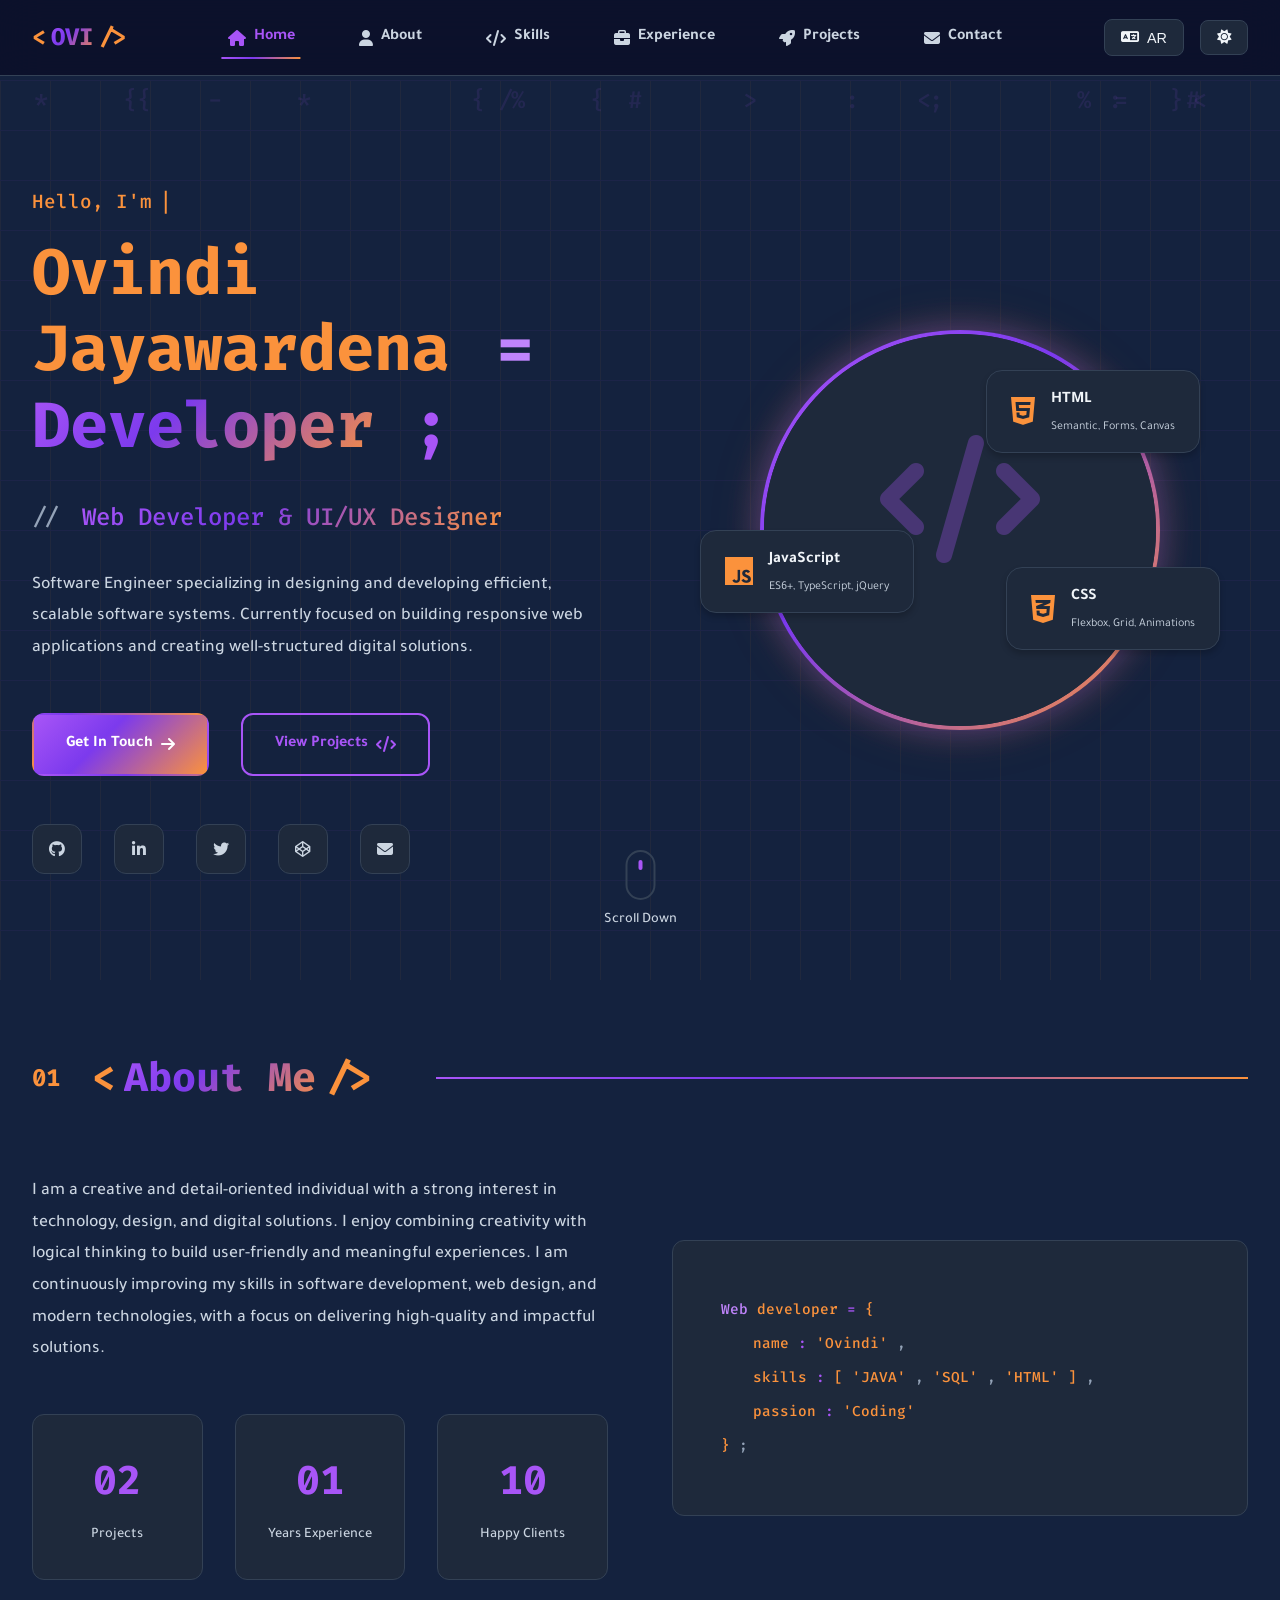
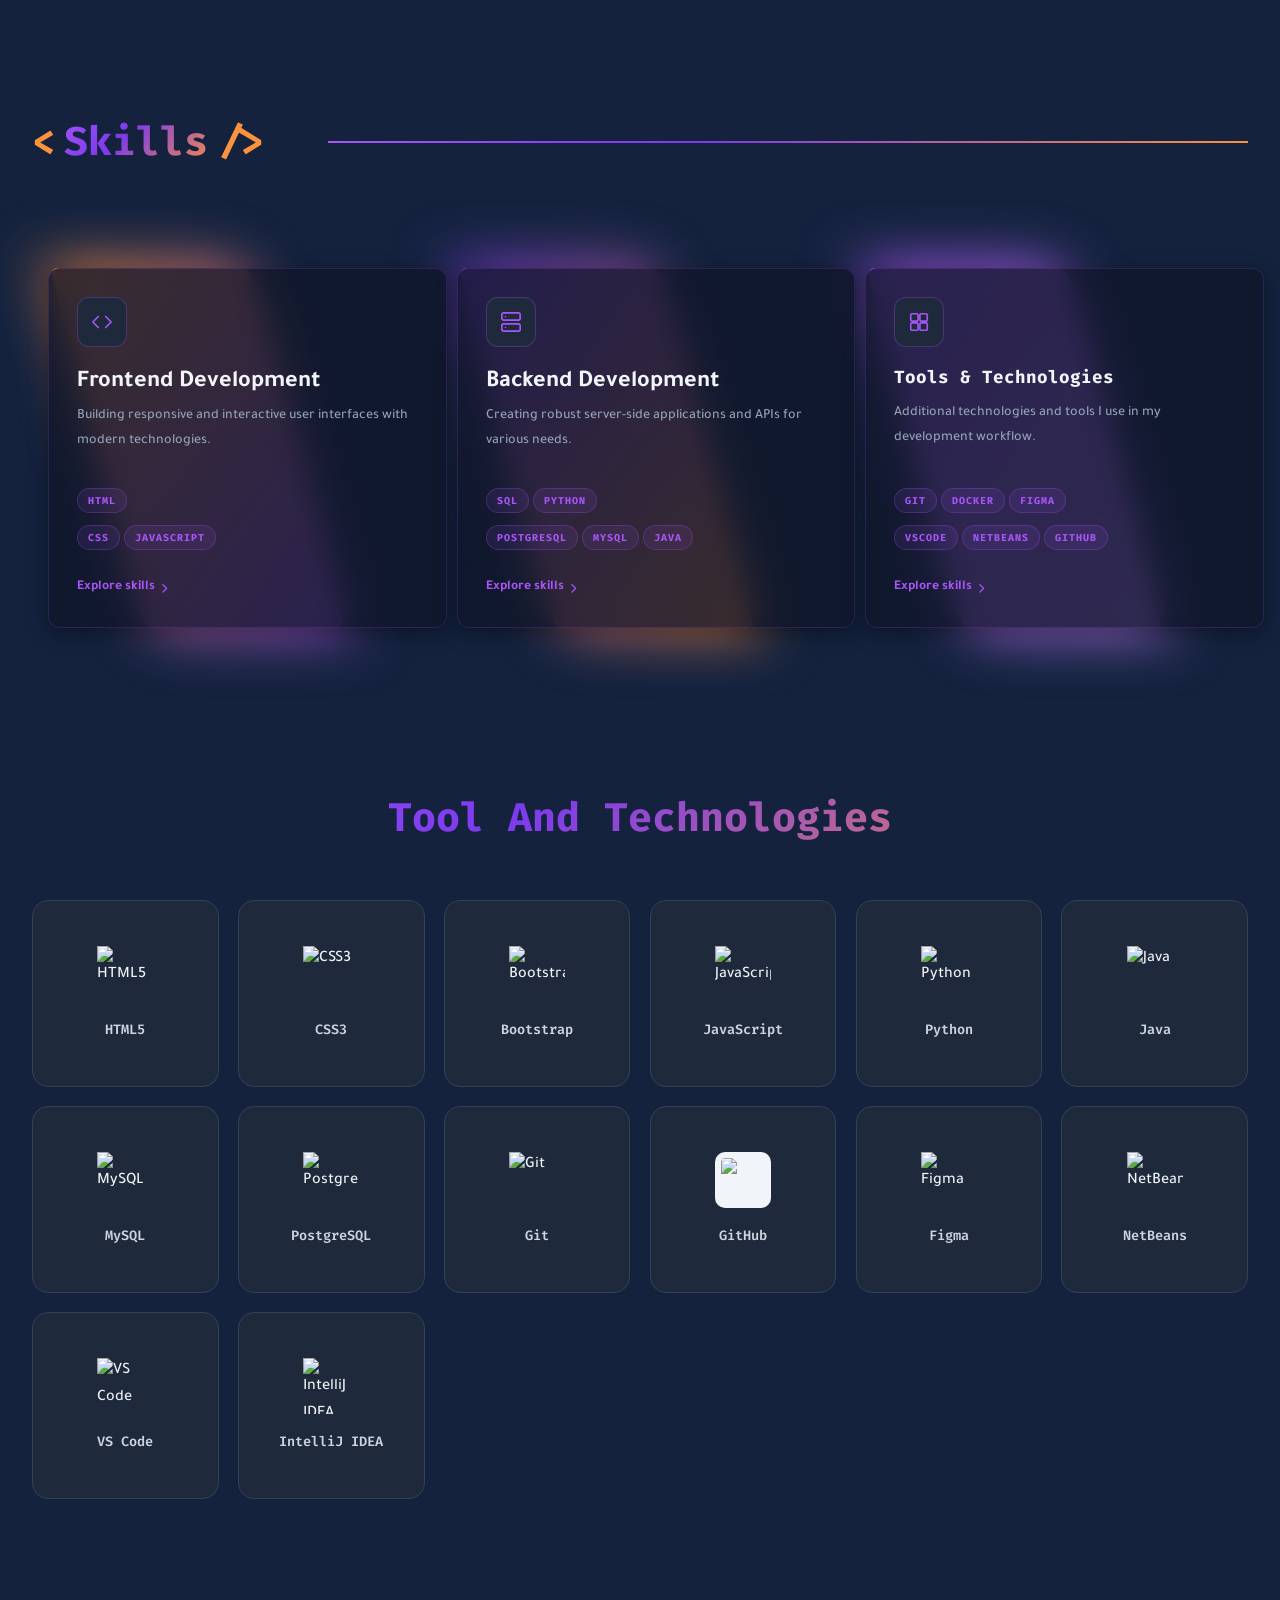
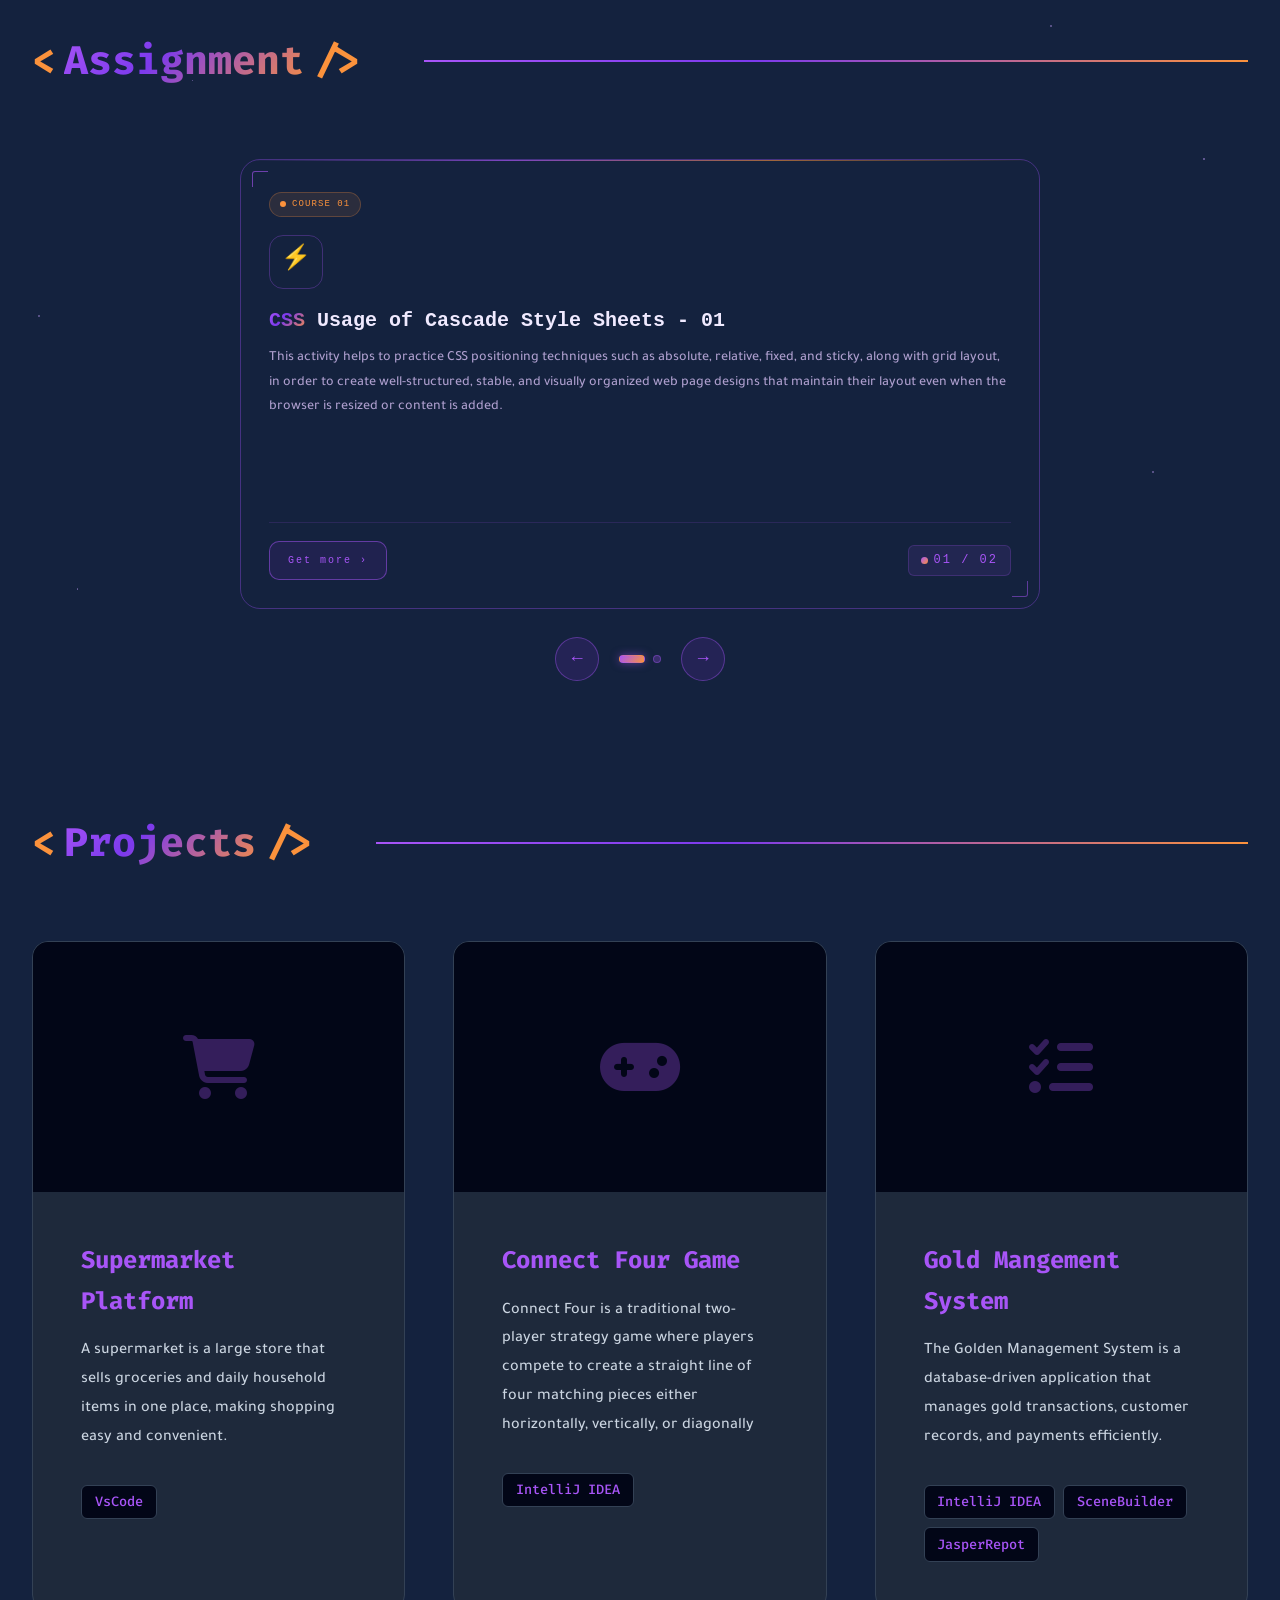
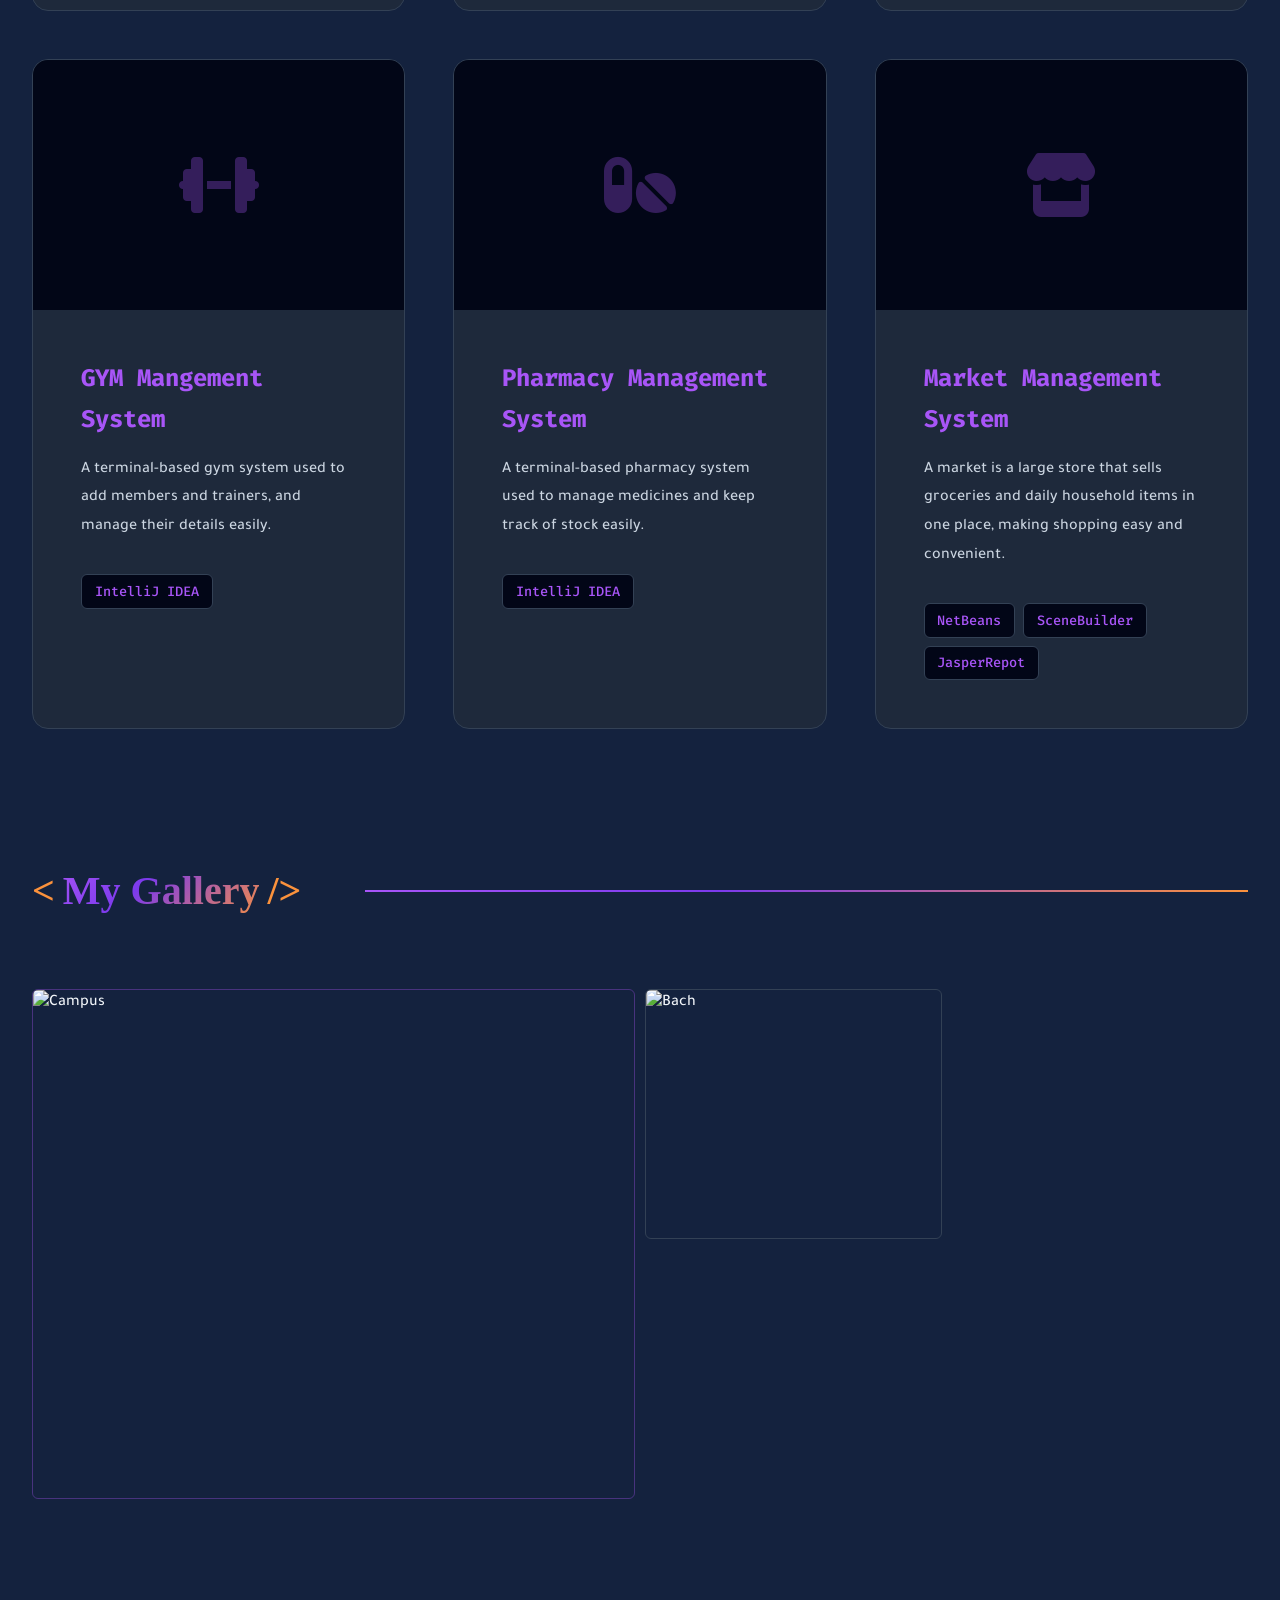
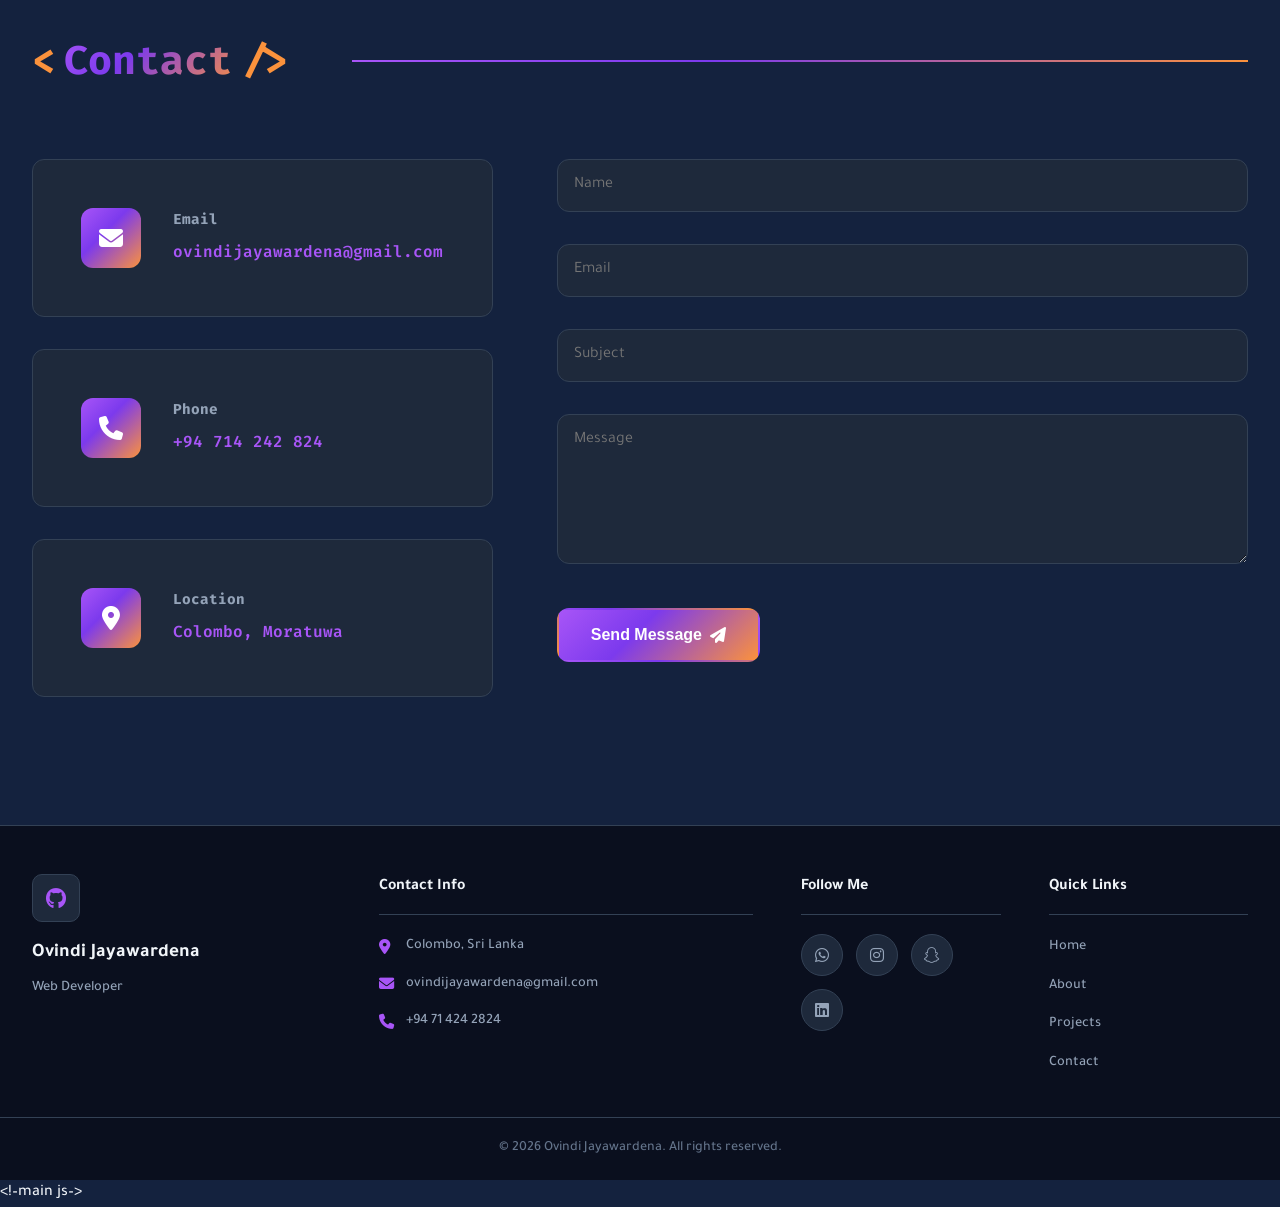
==== commit 1c801fa0: "creat gallery section 2  img" ====
--- a/index.html
+++ b/index.html
@@ -817,6 +817,13 @@
                         <p>Making memories in between assignments</p>
                     </figcaption>
                 </figure>
+                <figure>
+                    <img src="gallry/8.JPG" alt="Bach">
+                    <figcaption>
+                        <h3>Panadura</h3>
+                        <p>Most memoriful places</p>
+                    </figcaption>
+                </figure>
 
 
             </div>
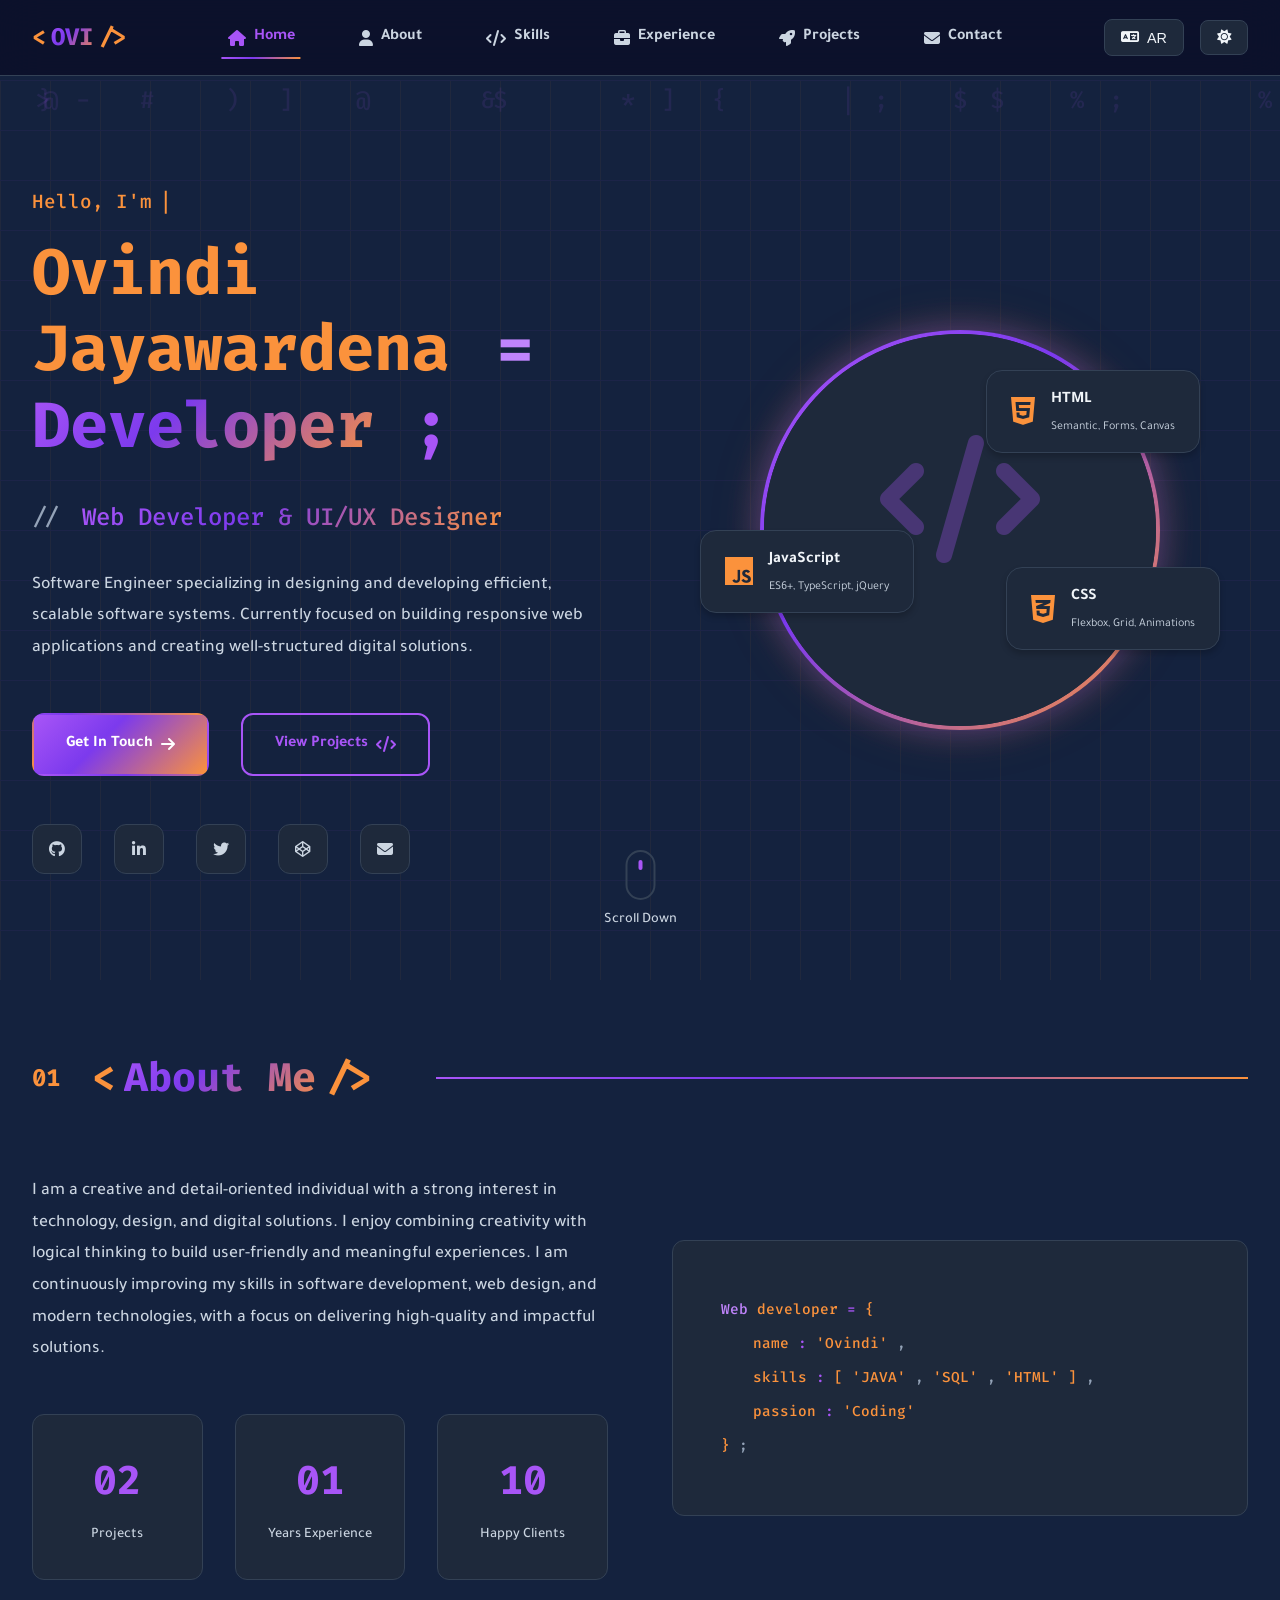
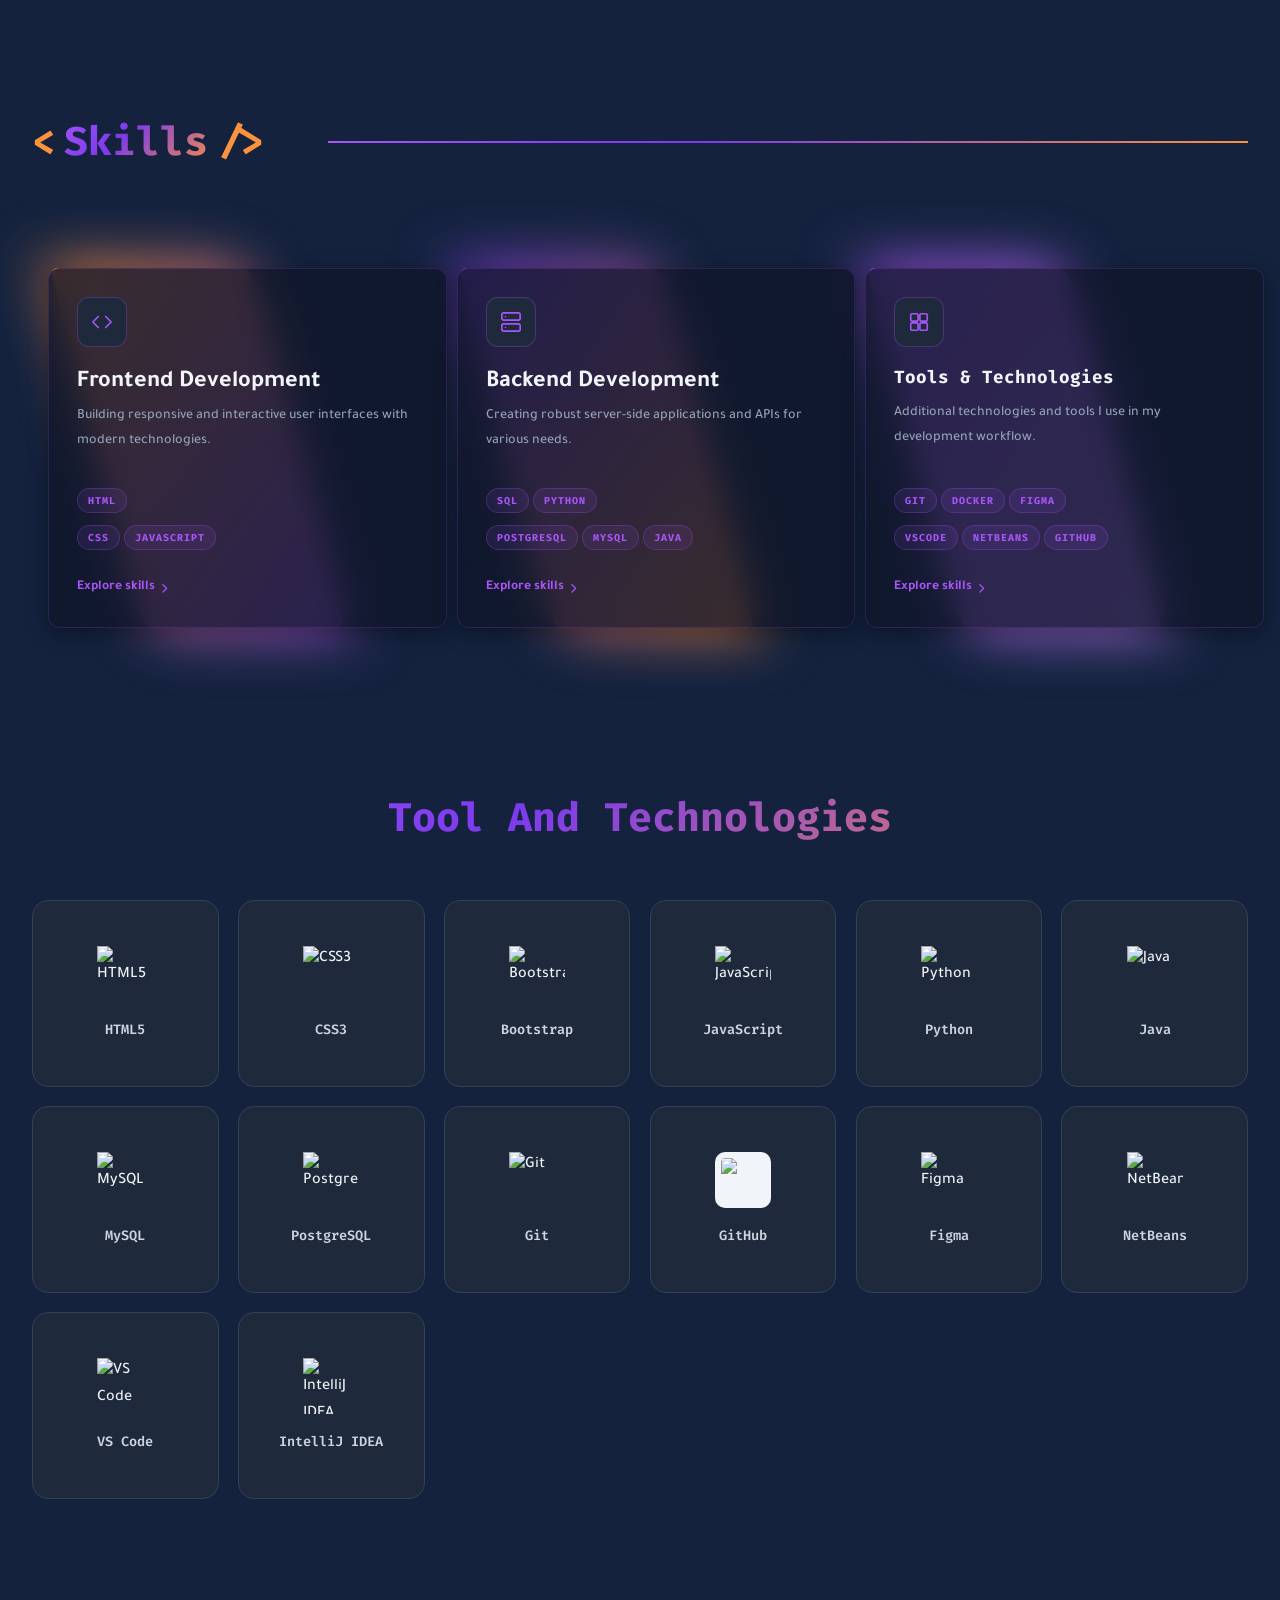
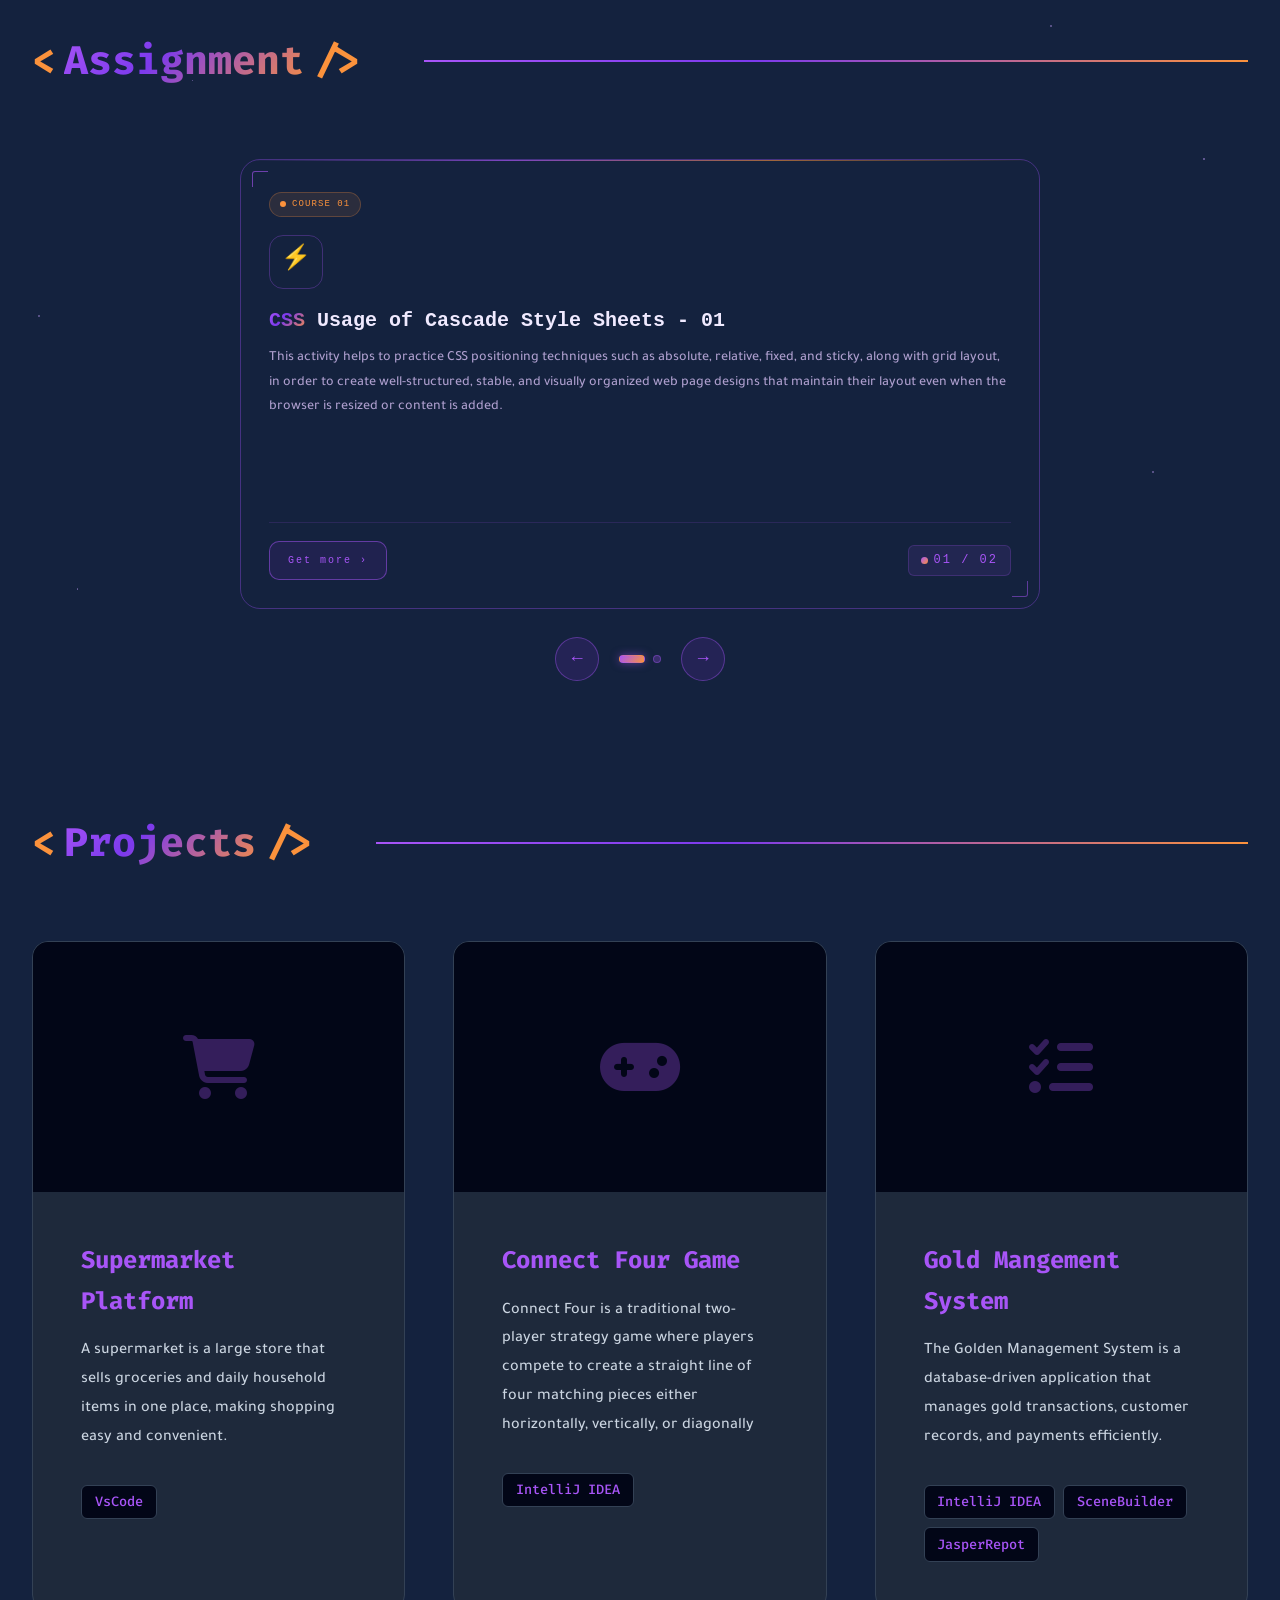
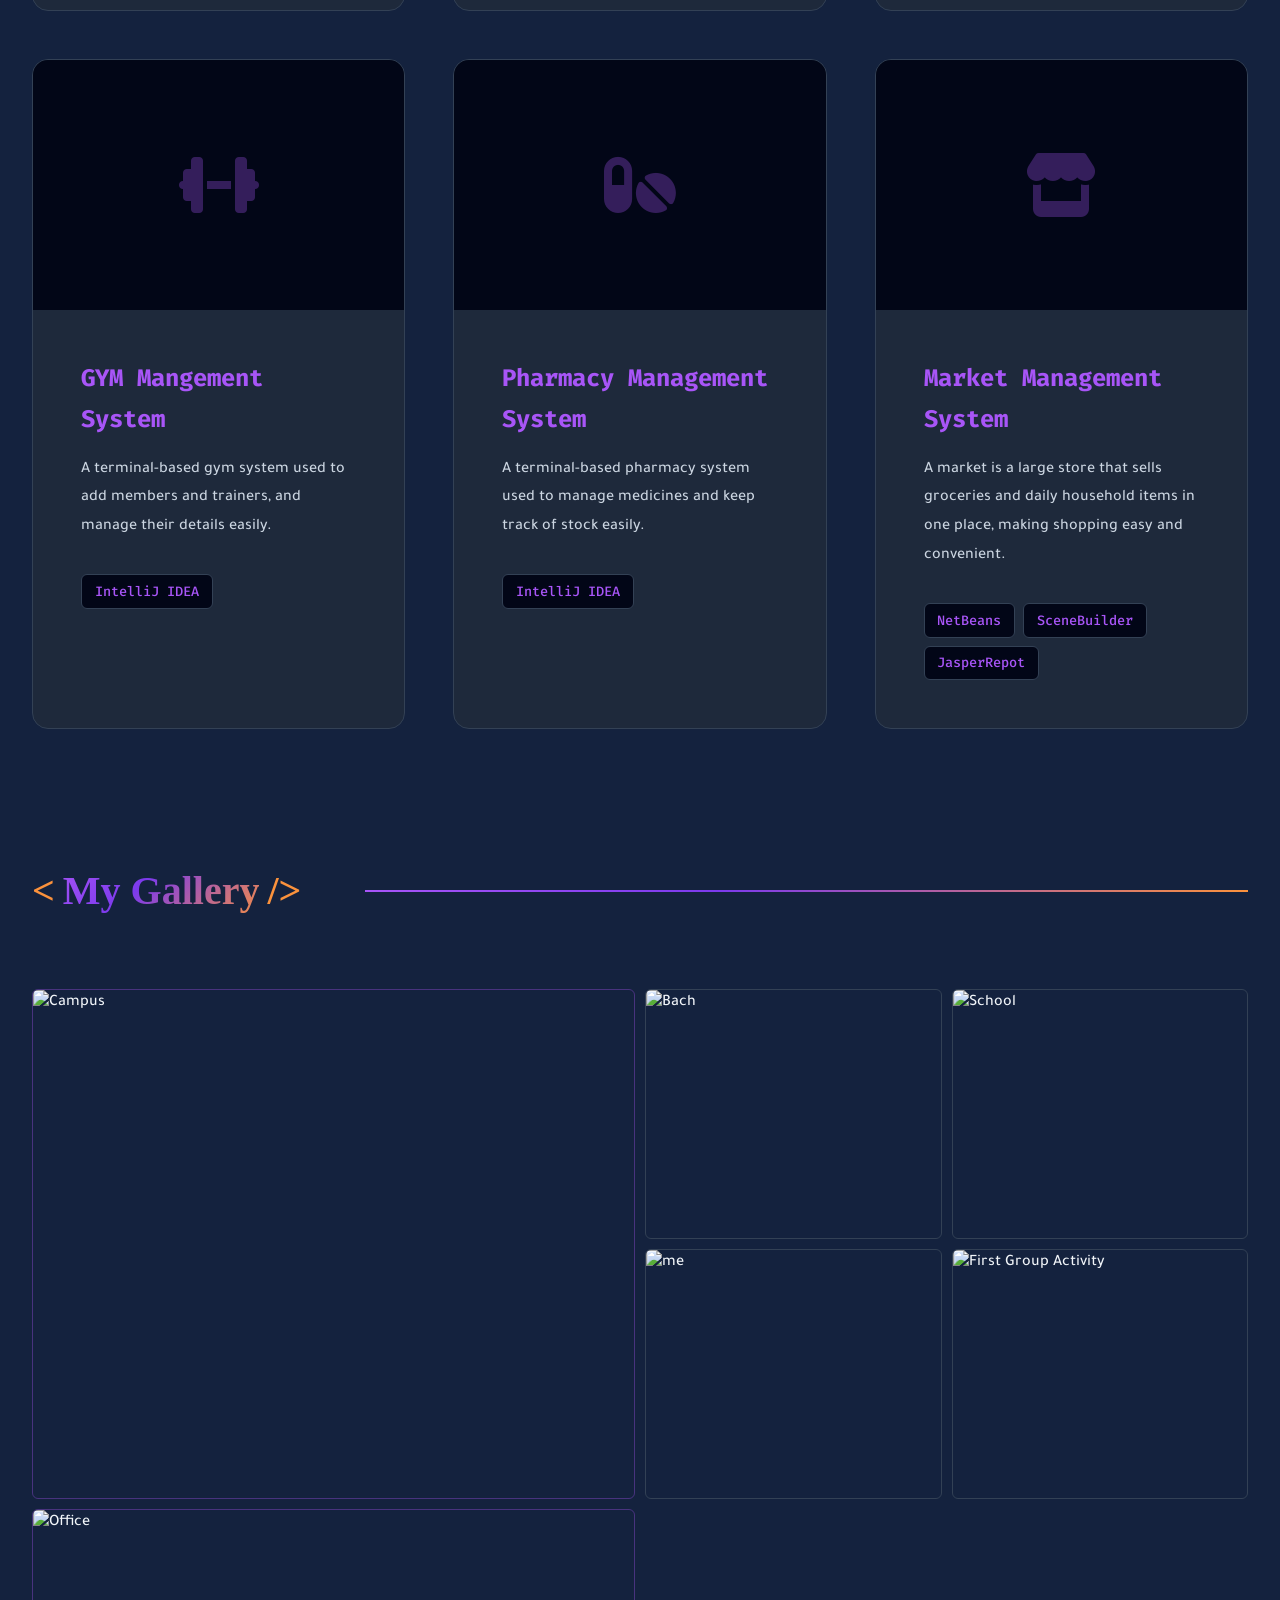
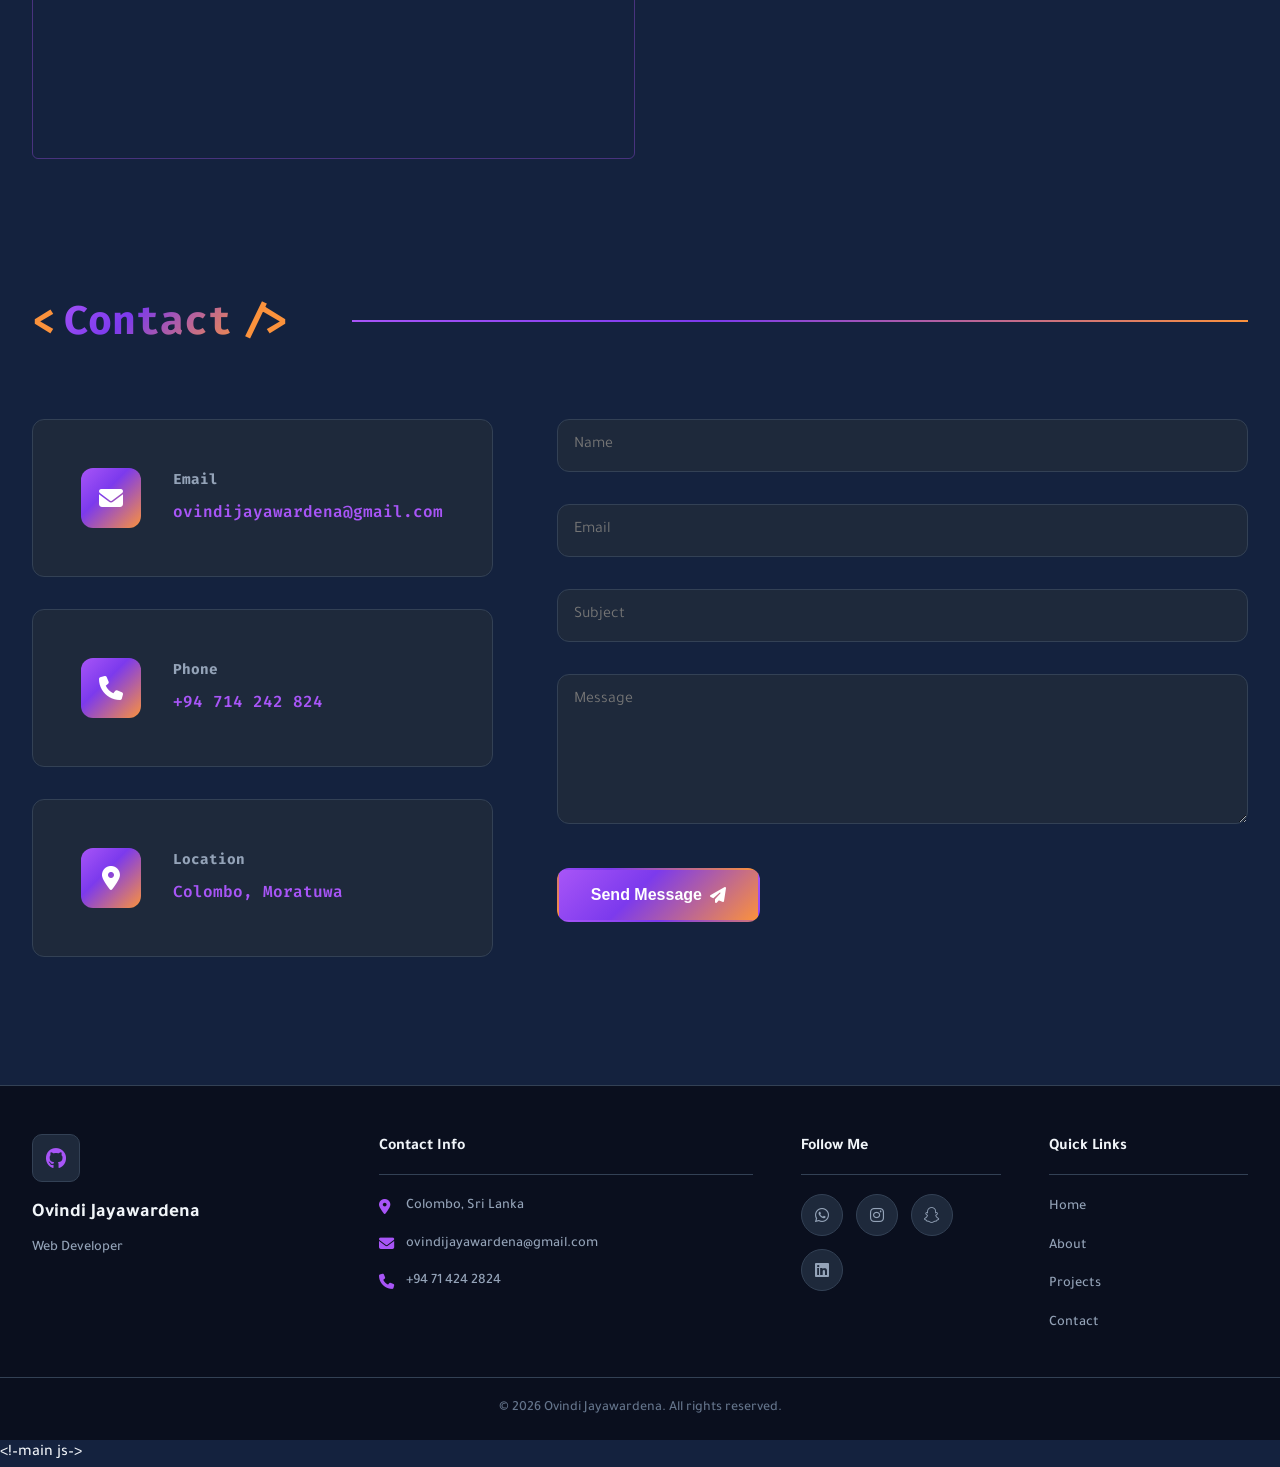
==== commit 977ef7a6: "creat gallery section   img" ====
--- a/index.html
+++ b/index.html
@@ -824,6 +824,36 @@
                         <p>Most memoriful places</p>
                     </figcaption>
                 </figure>
+                <figure>
+                    <img src="gallry/7.jpg" alt="School">
+                    <figcaption>
+                        <h3>School fridens</h3>
+                        <p> Day with crazy school friends .</p>
+                    </figcaption>
+                </figure>
+
+                <figure>
+                    <img src="gallry/4.jpg" alt="me">
+                    <figcaption>
+                        <h3>Me</h3>
+                        <p>Crazy time </p>
+                    </figcaption>
+                </figure>
+
+                <figure>
+                    <img src="gallry/15.jpg" alt="First Group Activity">
+                    <figcaption>
+                        <h3>First Group Activity</h3>
+                        <p>First Group Activity memories new friends.</p>
+                    </figcaption>
+                </figure>
+                <figure>
+                    <img src="gallry/11.jpg" alt="Office">
+                    <figcaption>
+                        <h3>Free time</h3>
+                        <p>Not just friends… we’re a whole vibe.</p>
+                    </figcaption>
+                </figure>
 
 
             </div>
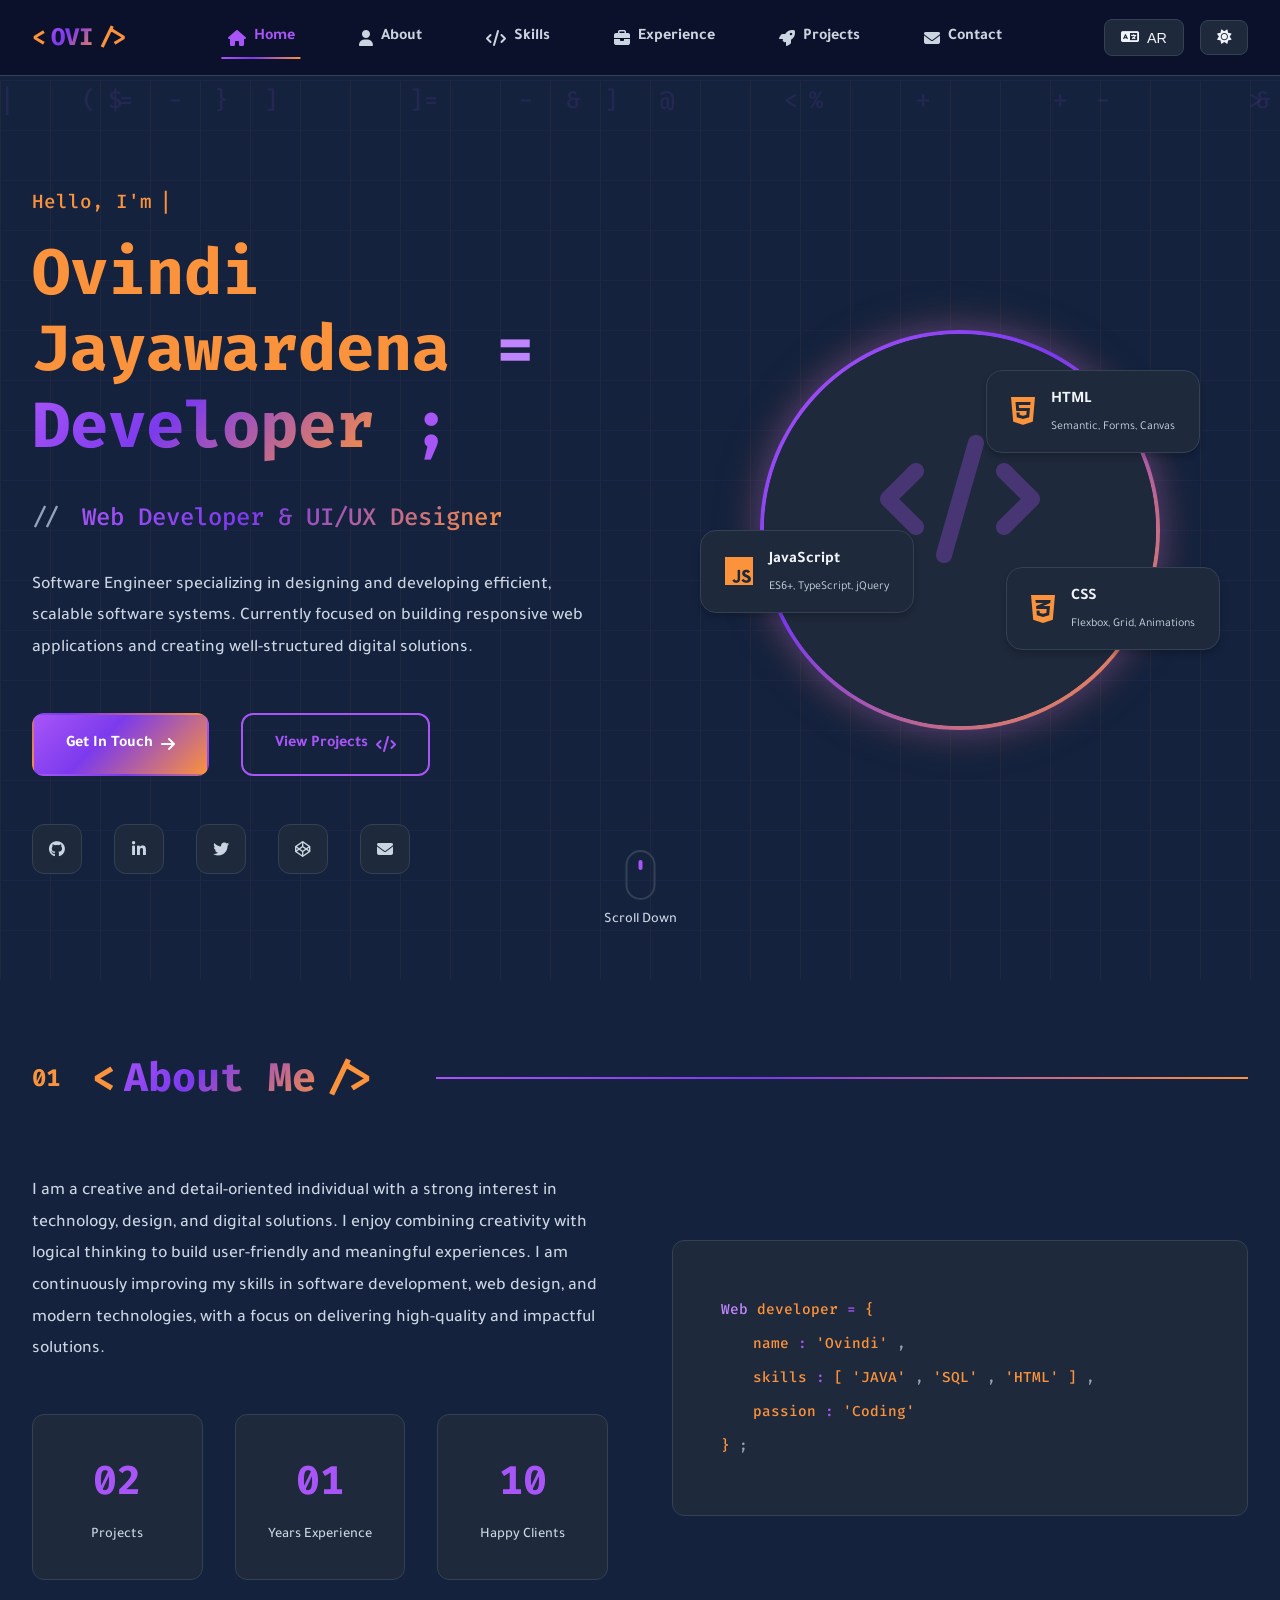
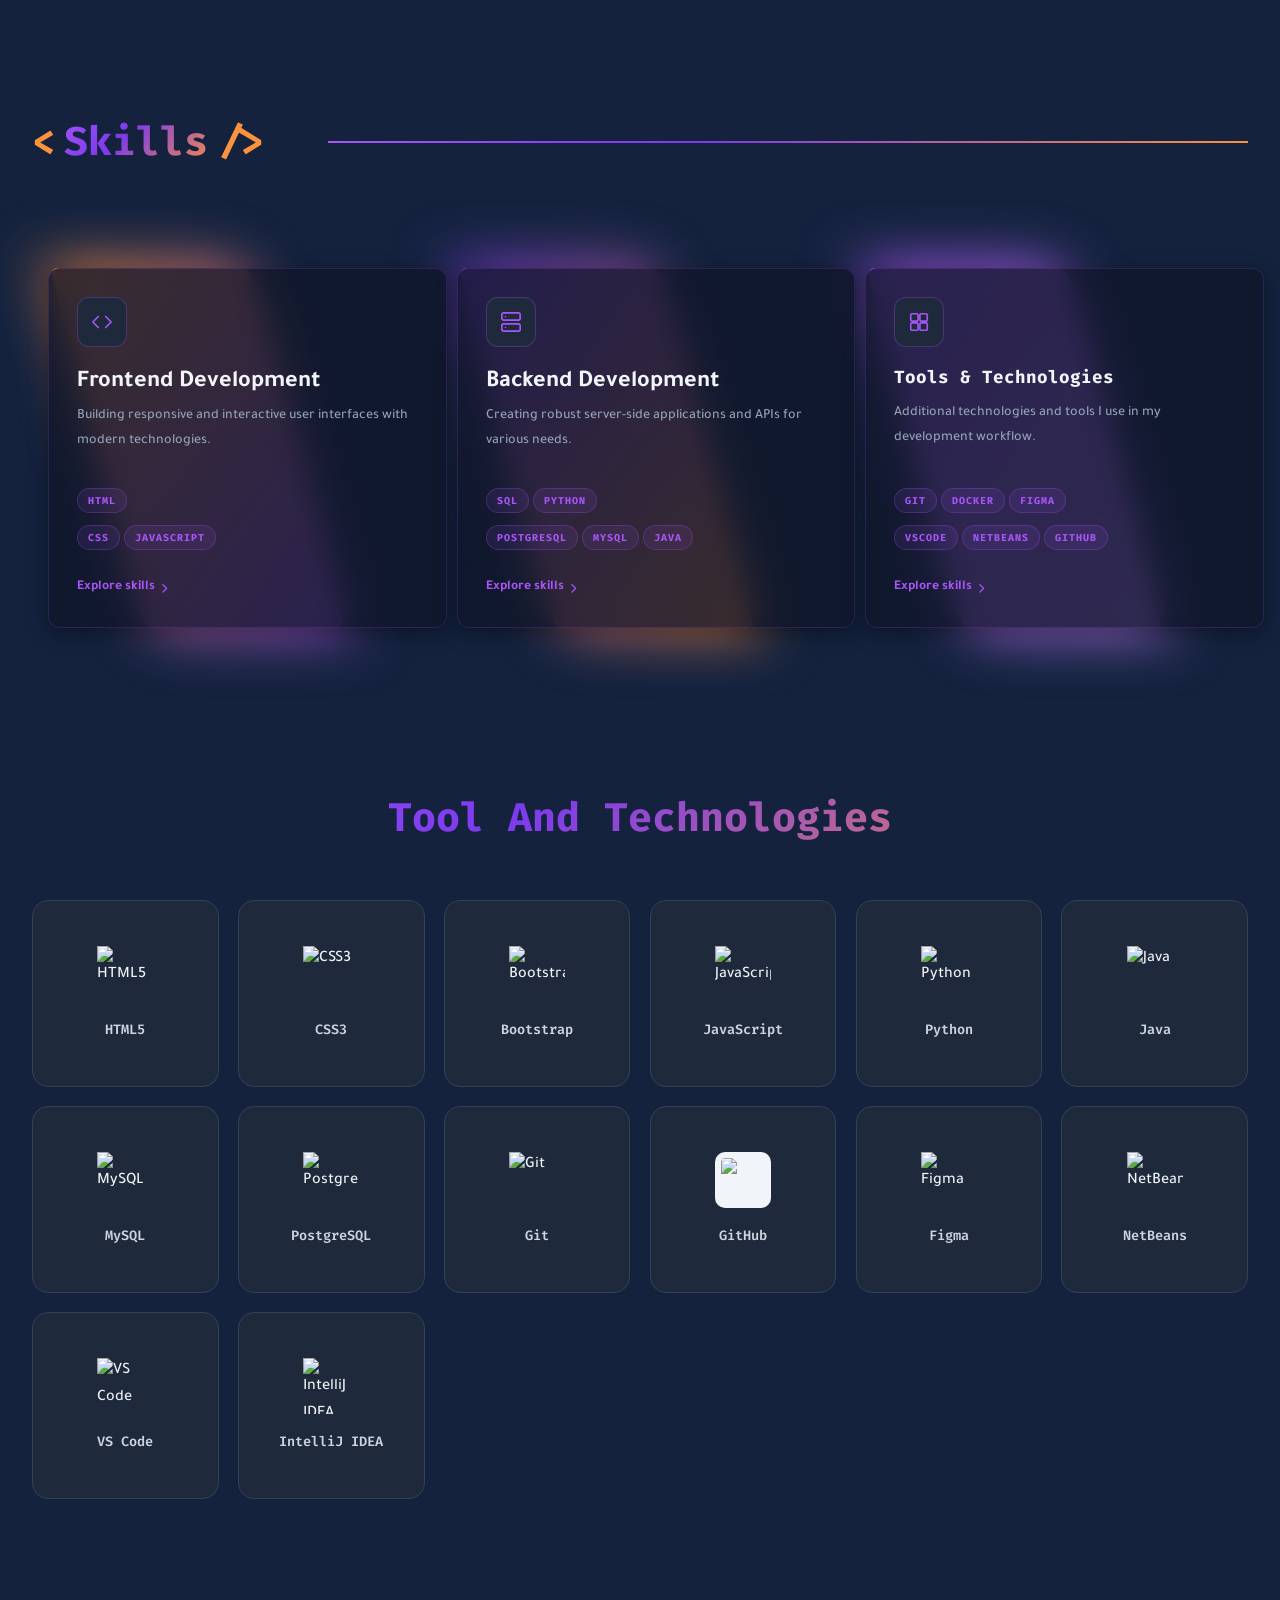
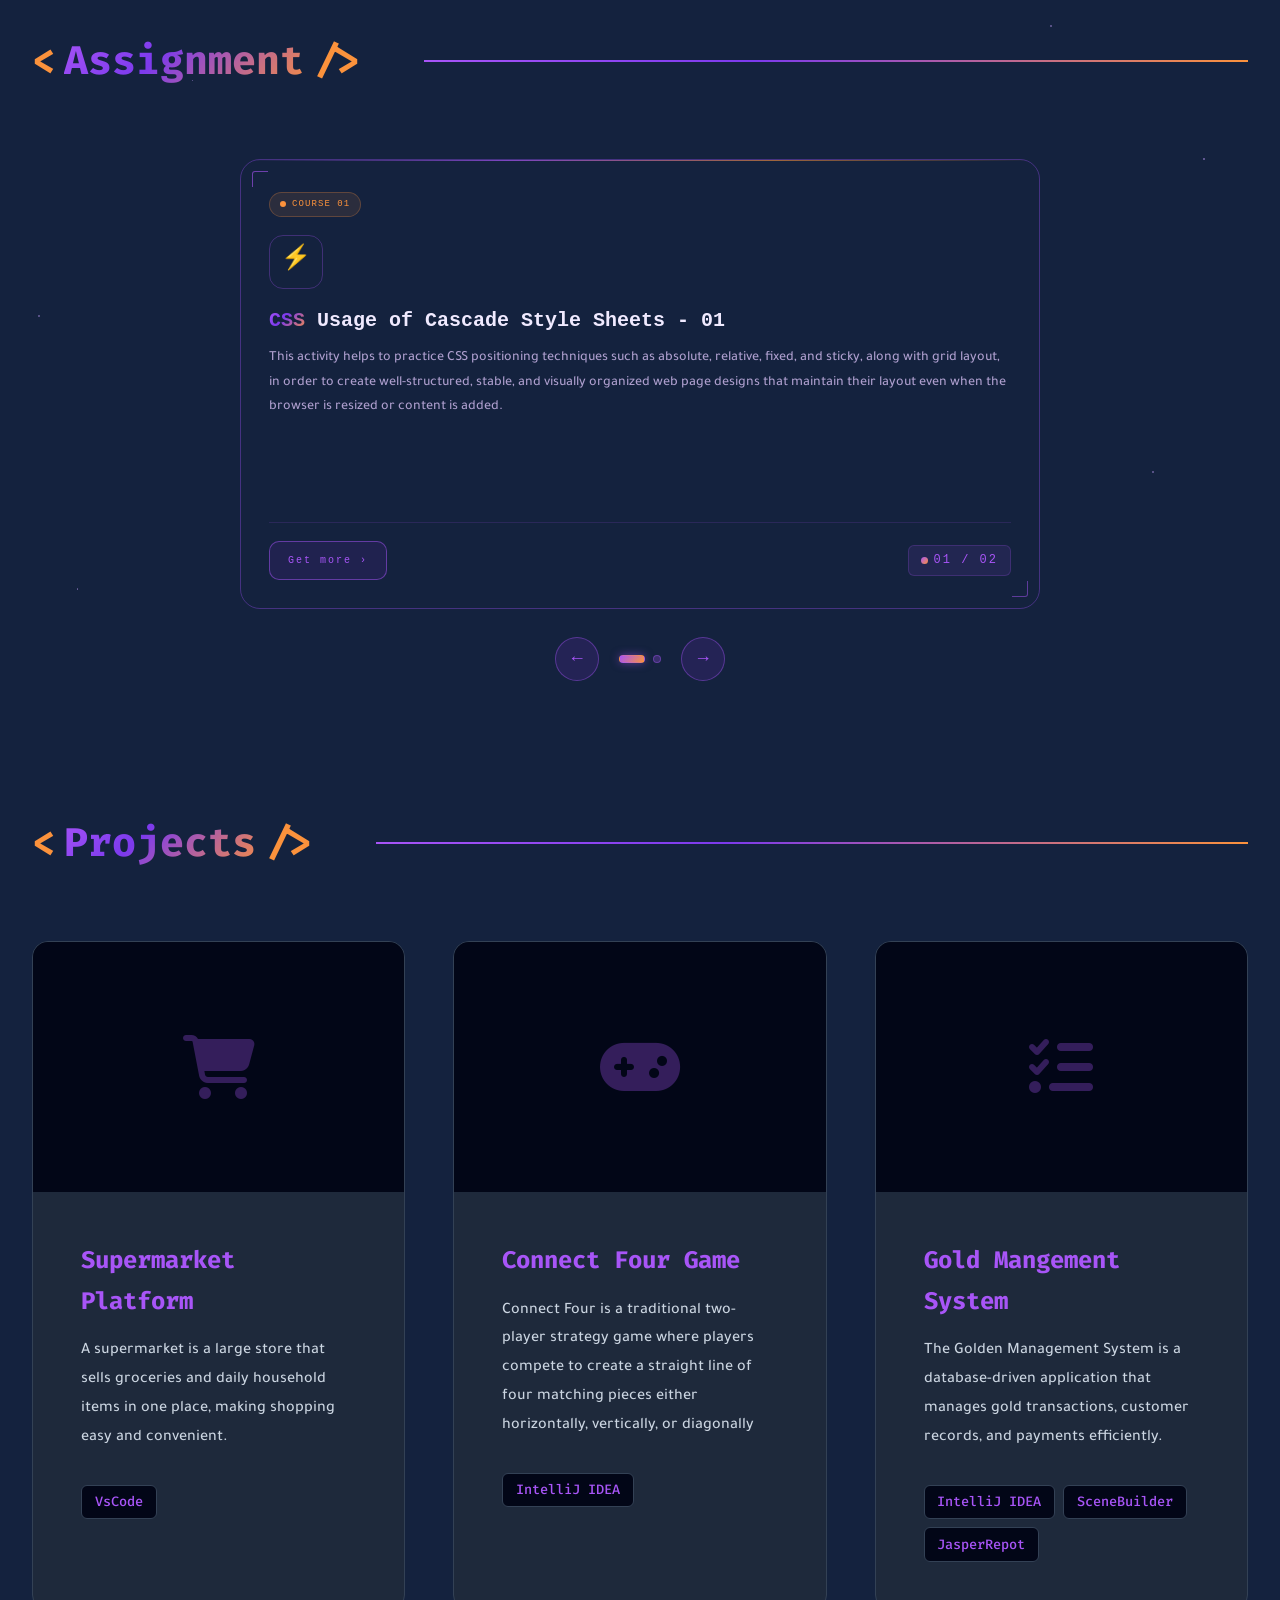
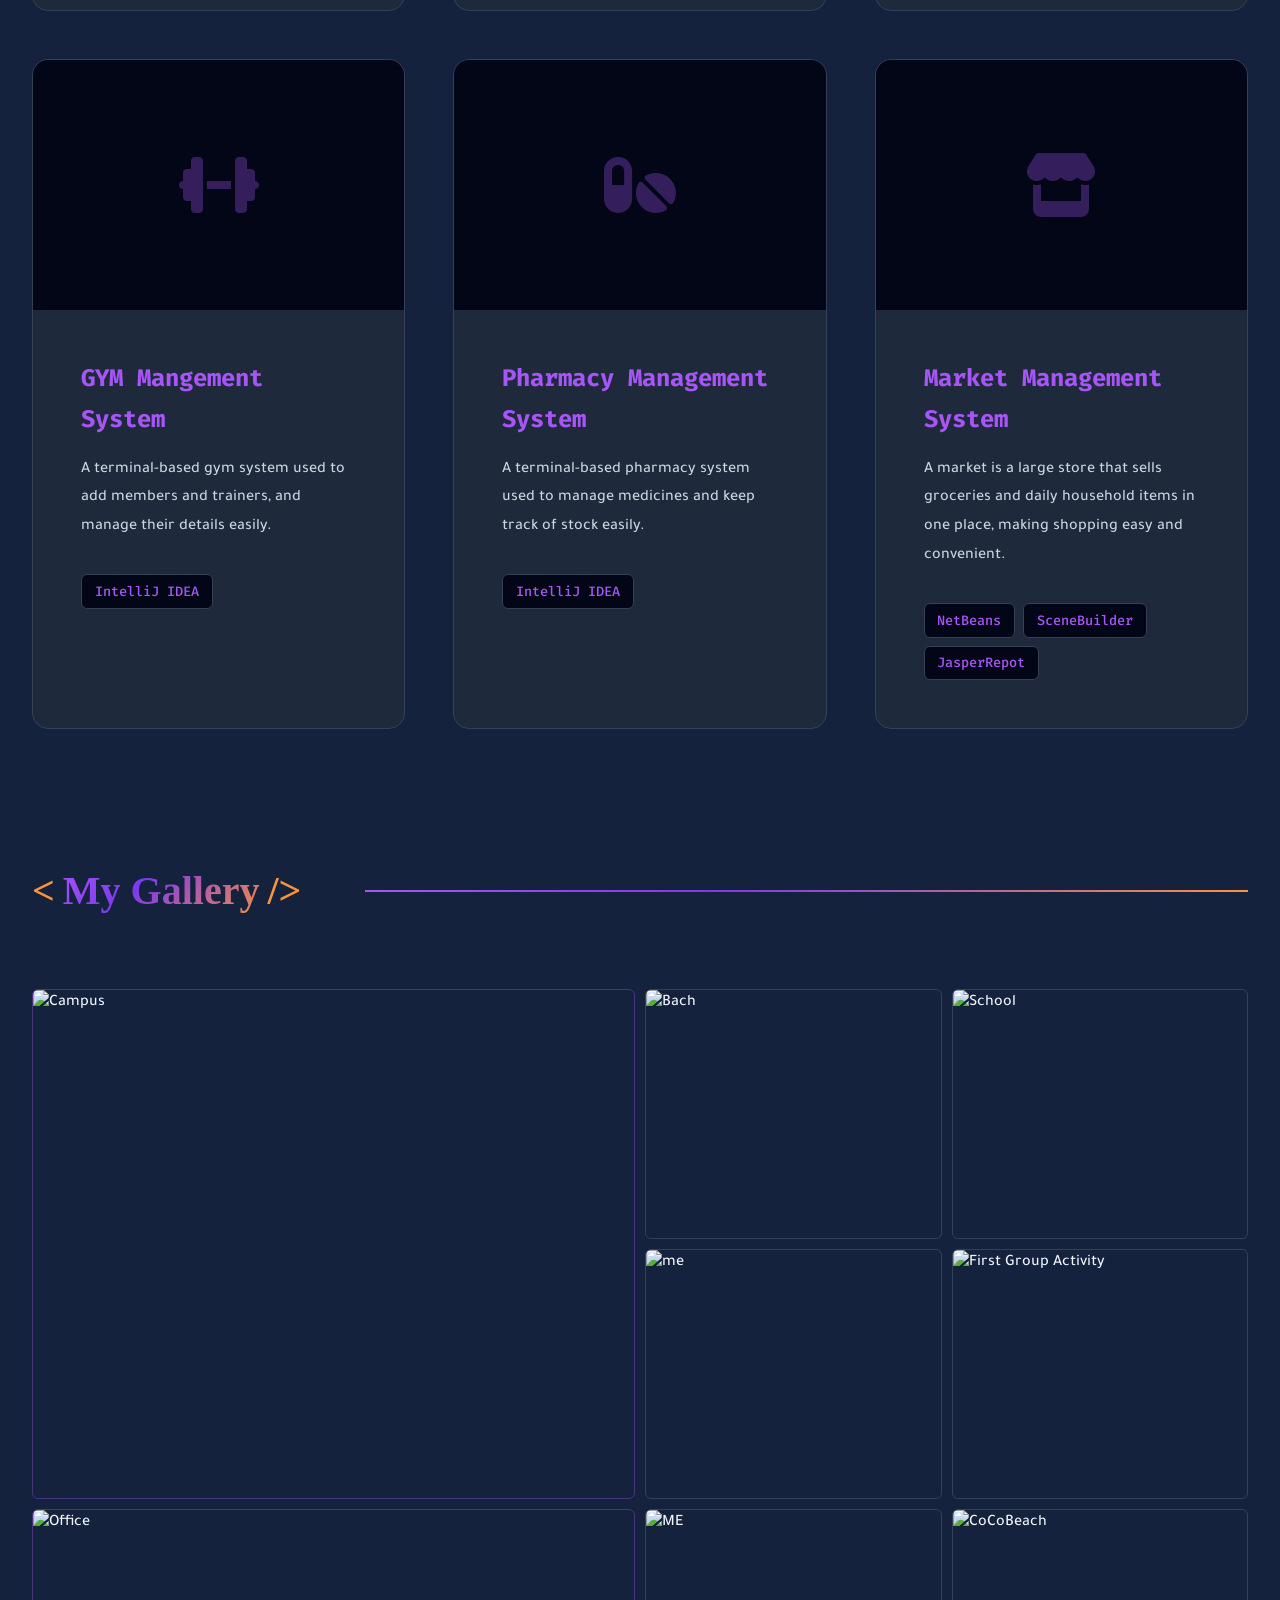
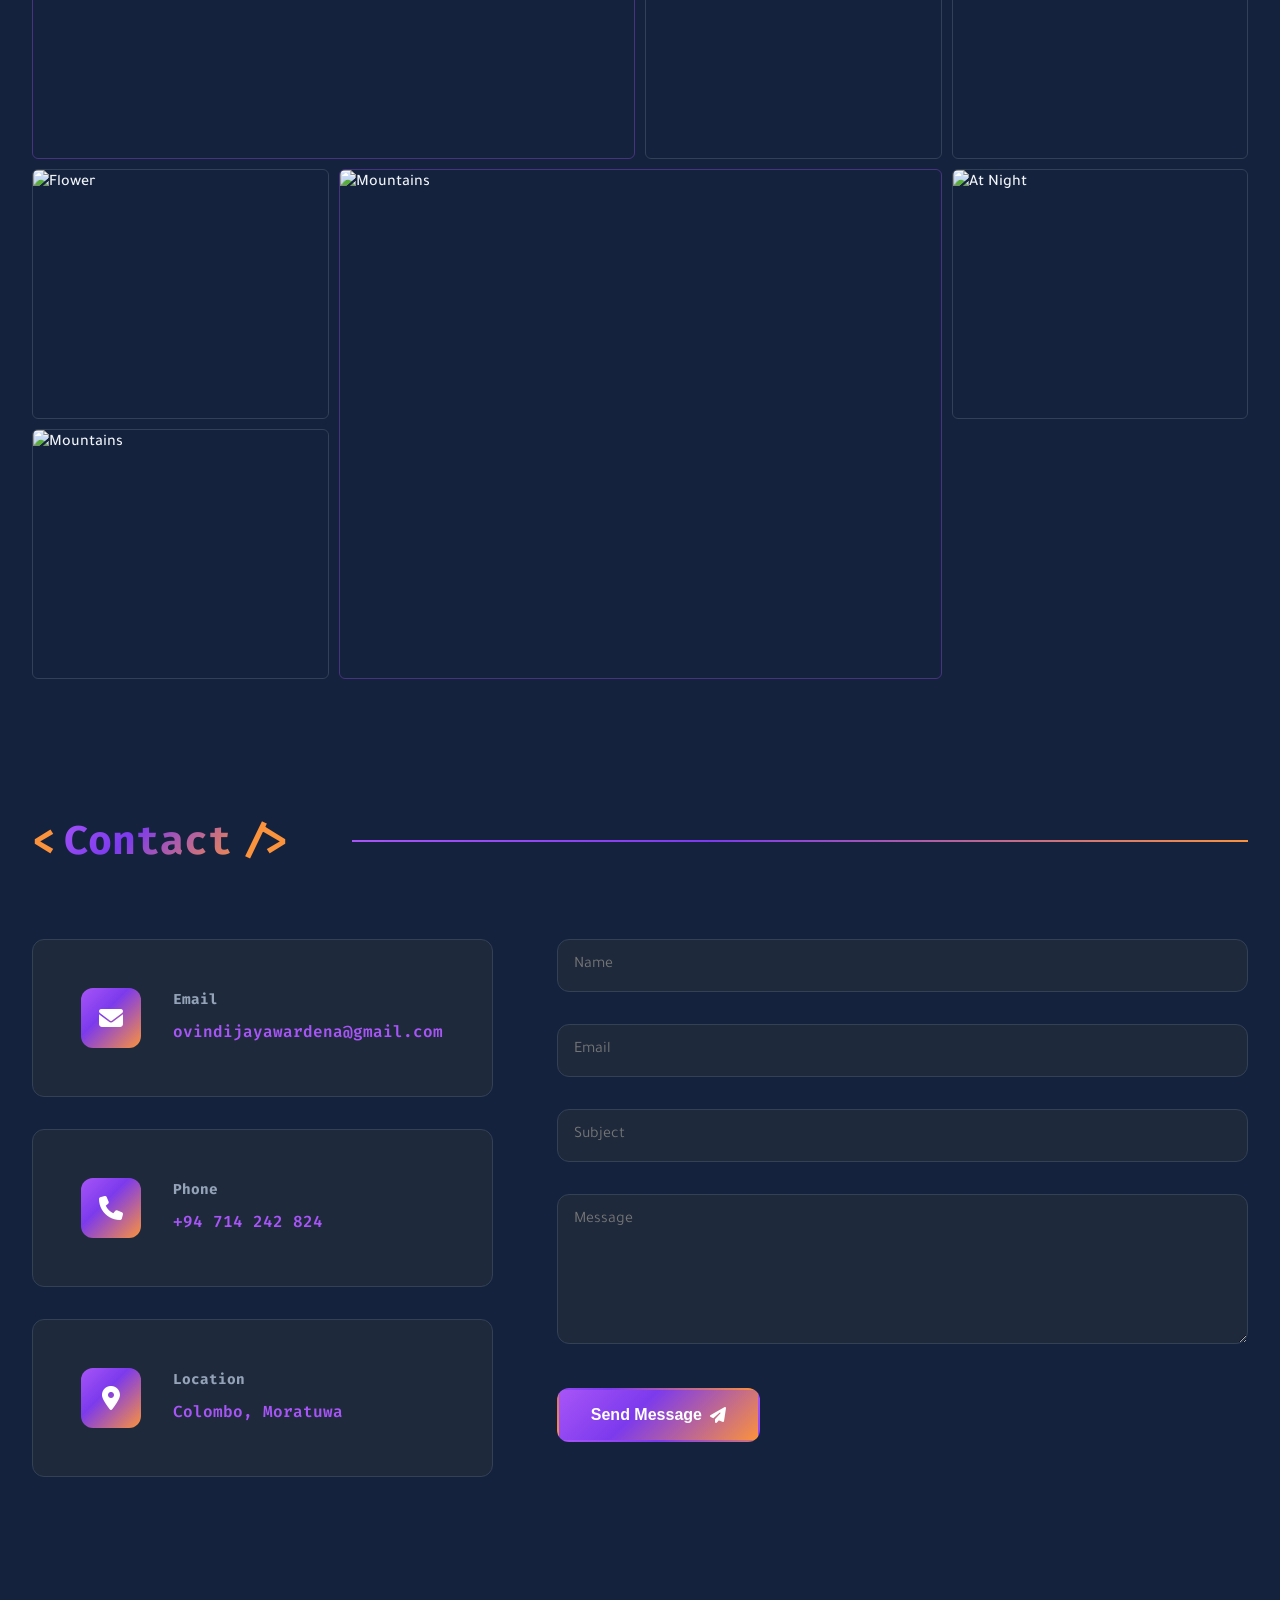
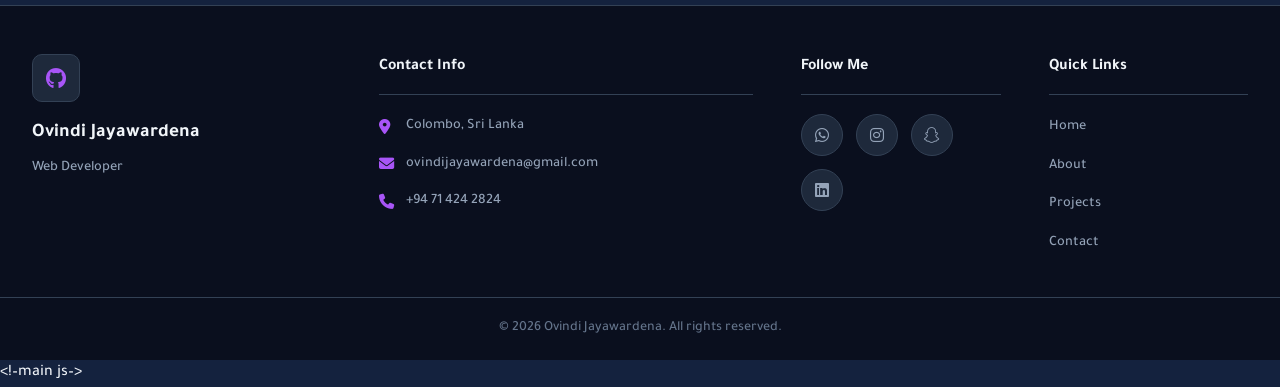
==== commit 5e3403f3: "update gallery section   14" ====
--- a/index.html
+++ b/index.html
@@ -854,6 +854,52 @@
                         <p>Not just friends… we’re a whole vibe.</p>
                     </figcaption>
                 </figure>
+                <figure>
+                    <img src="gallry/5.jpg" alt="ME">
+                    <figcaption>
+                        <h3>Campus life</h3>
+                        <p>Campus memo</p>
+                    </figcaption>
+                </figure>
+
+                <figure>
+                    <img src="gallry/17.jpg" alt="CoCoBeach">
+                    <figcaption>
+                        <h3>CoCoBeach</h3>
+                        <p>CoCoBeach.</p>
+                    </figcaption>
+                </figure>
+
+                <figure>
+                    <img src="gallry/18.jpg" alt="Flower">
+                    <figcaption>
+                        <h3>Flower</h3>
+                        <p>Sri Lanka national flower.</p>
+                    </figcaption>
+                </figure>
+                <figure>
+                    <img src="gallry/10.jpg" alt="Mountains">
+                    <figcaption>
+                        <h3>Mountains</h3>
+                        <p>Lorem ipsum dolor sit amet consectetur adipisicing elit.</p>
+                    </figcaption>
+                </figure>
+
+                <figure>
+                    <img src="gallry/12.jpg" alt="At Night">
+                    <figcaption>
+                        <h3>At Night </h3>
+                        <p>Crzy night with Family.</p>
+                    </figcaption>
+                </figure>
+                <figure>
+                    <img src="gallry/13.jpg" alt="Mountains">
+                    <figcaption>
+                        <h3>Mero </h3>
+                        <p>Mero photo.</p>
+                    </figcaption>
+                </figure>
+
 
 
             </div>
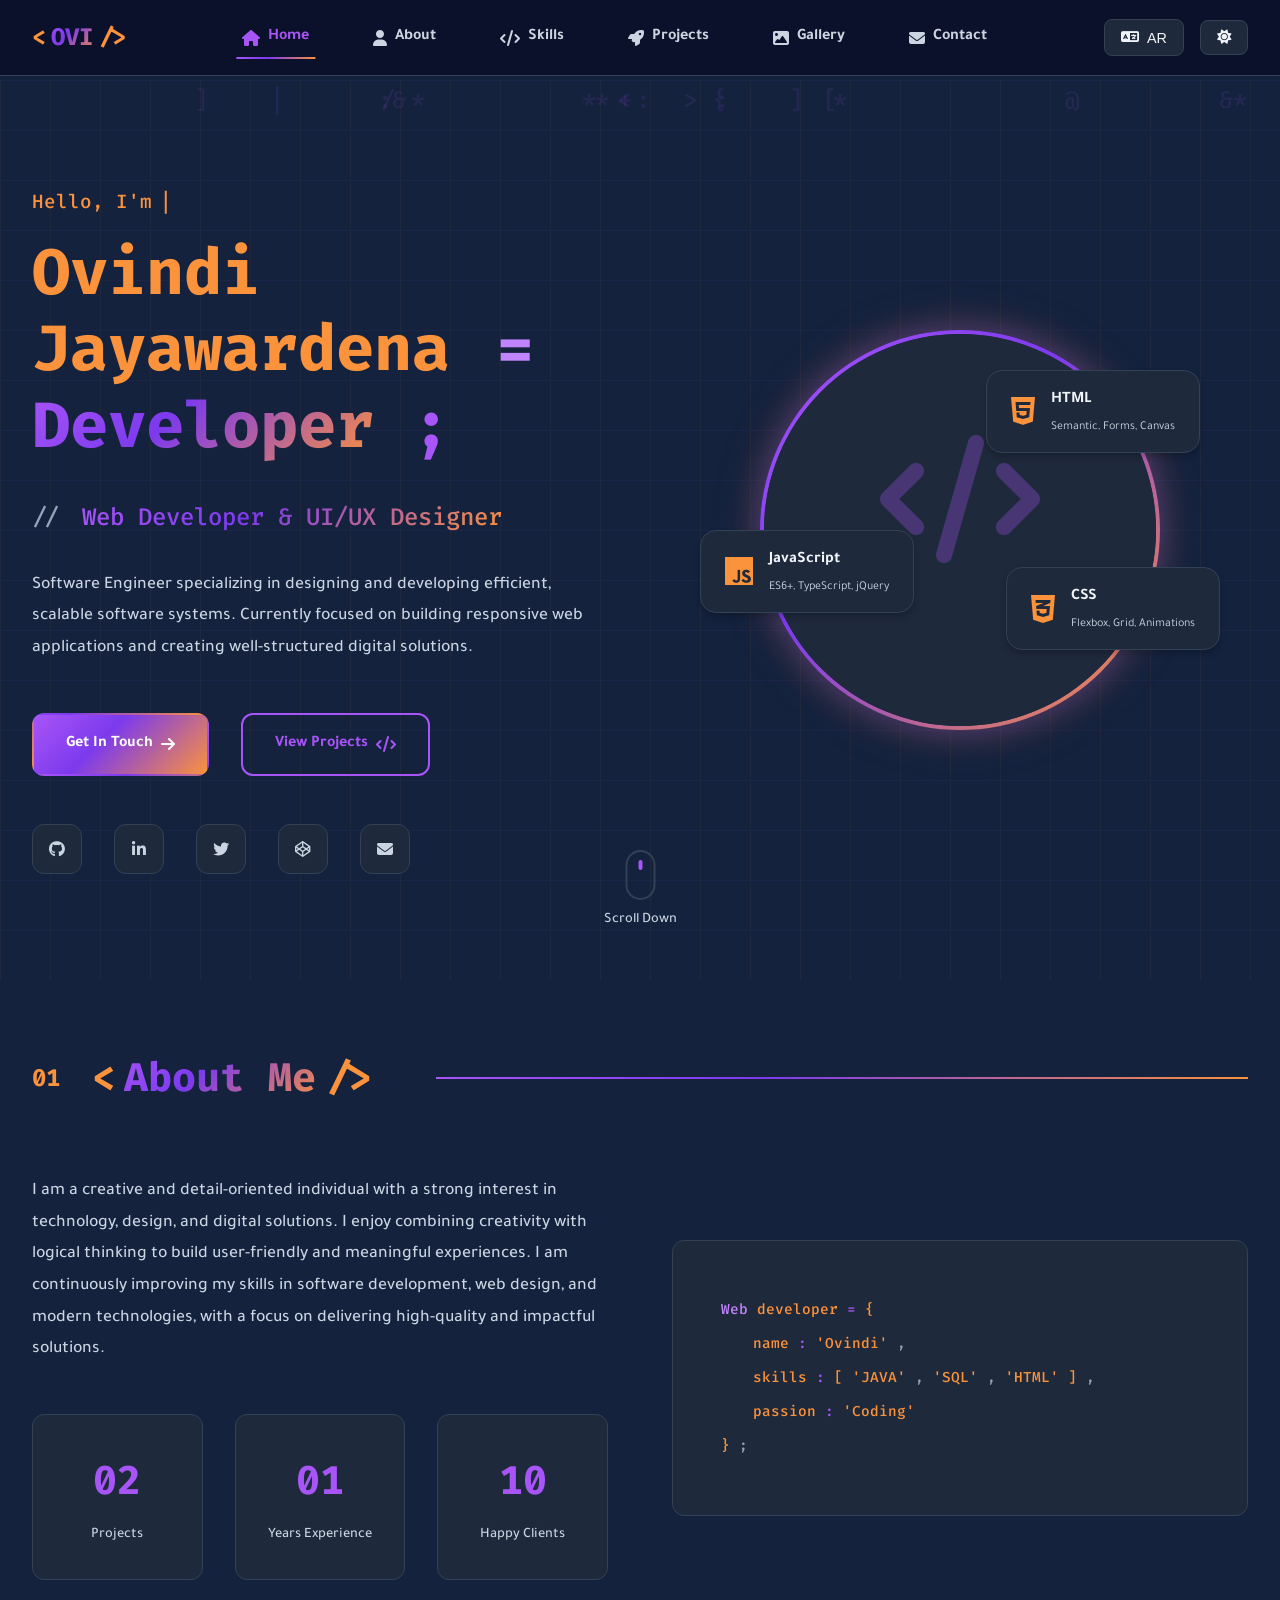
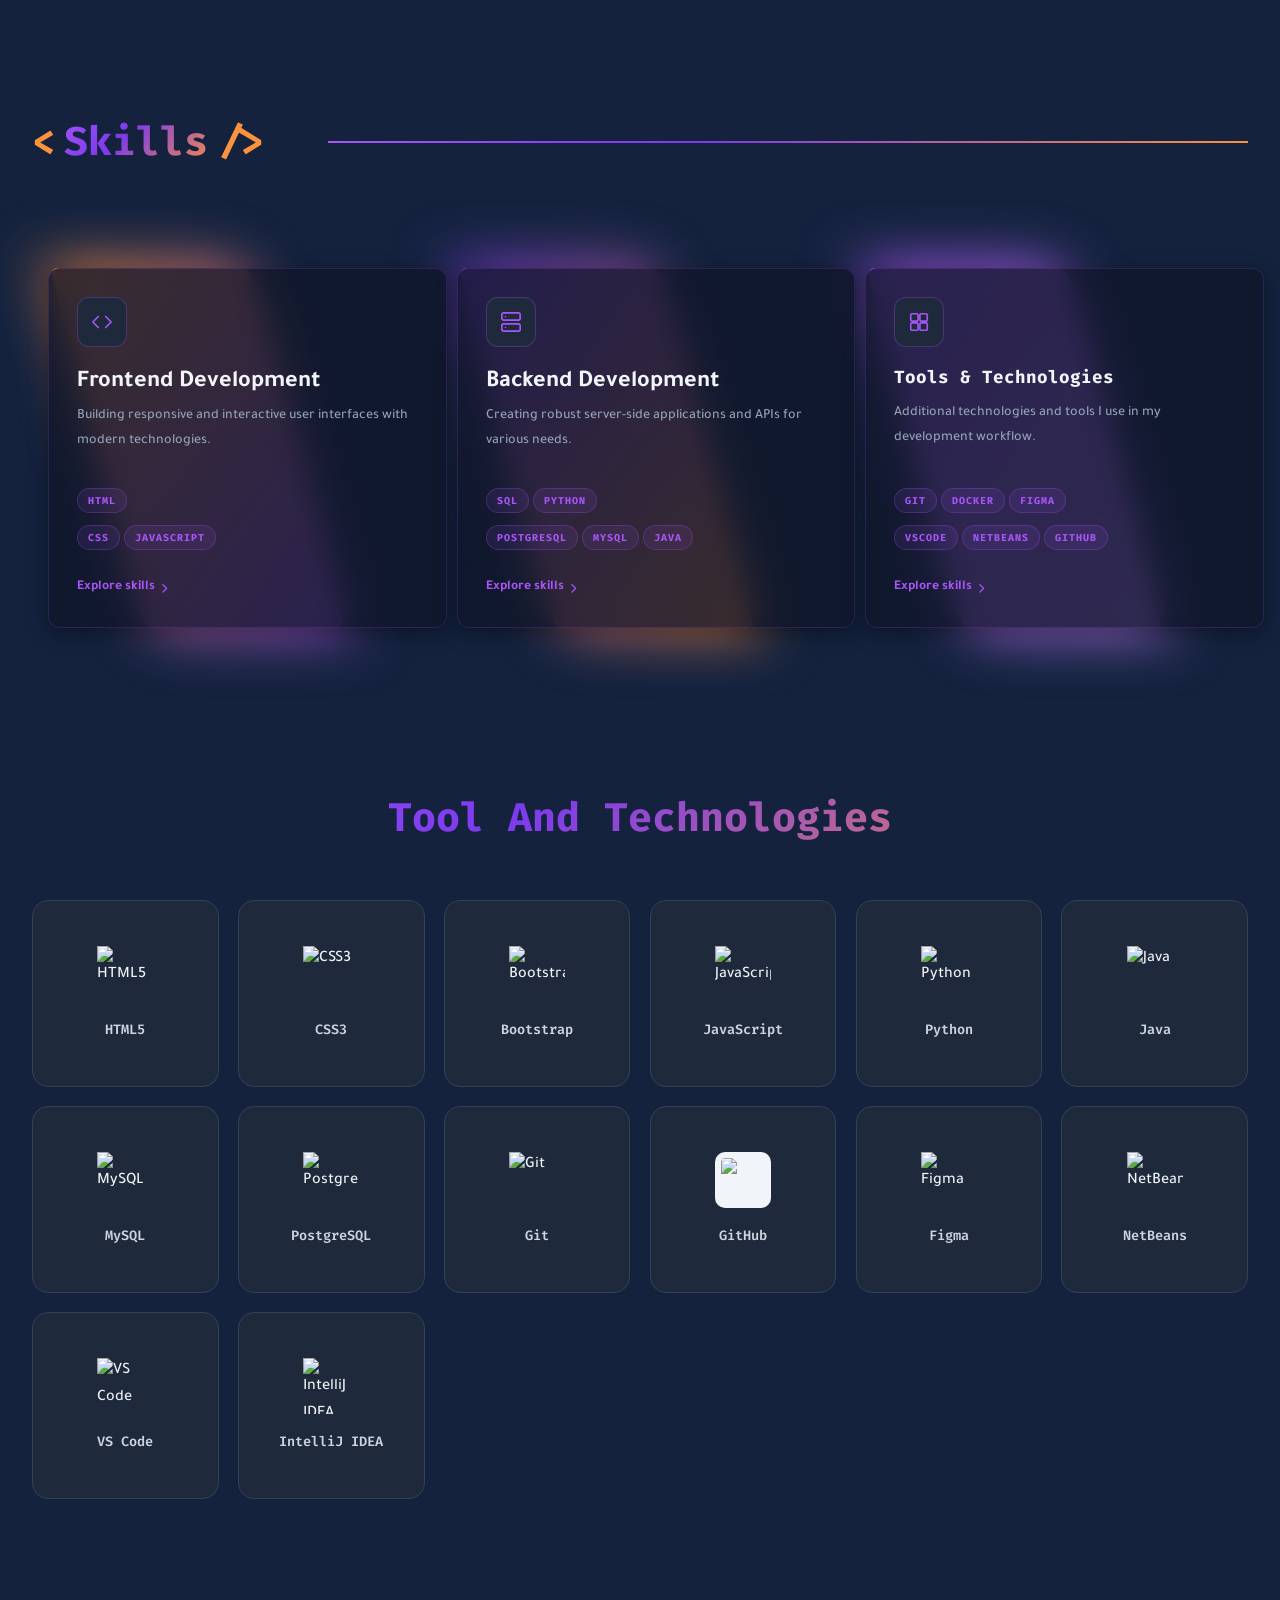
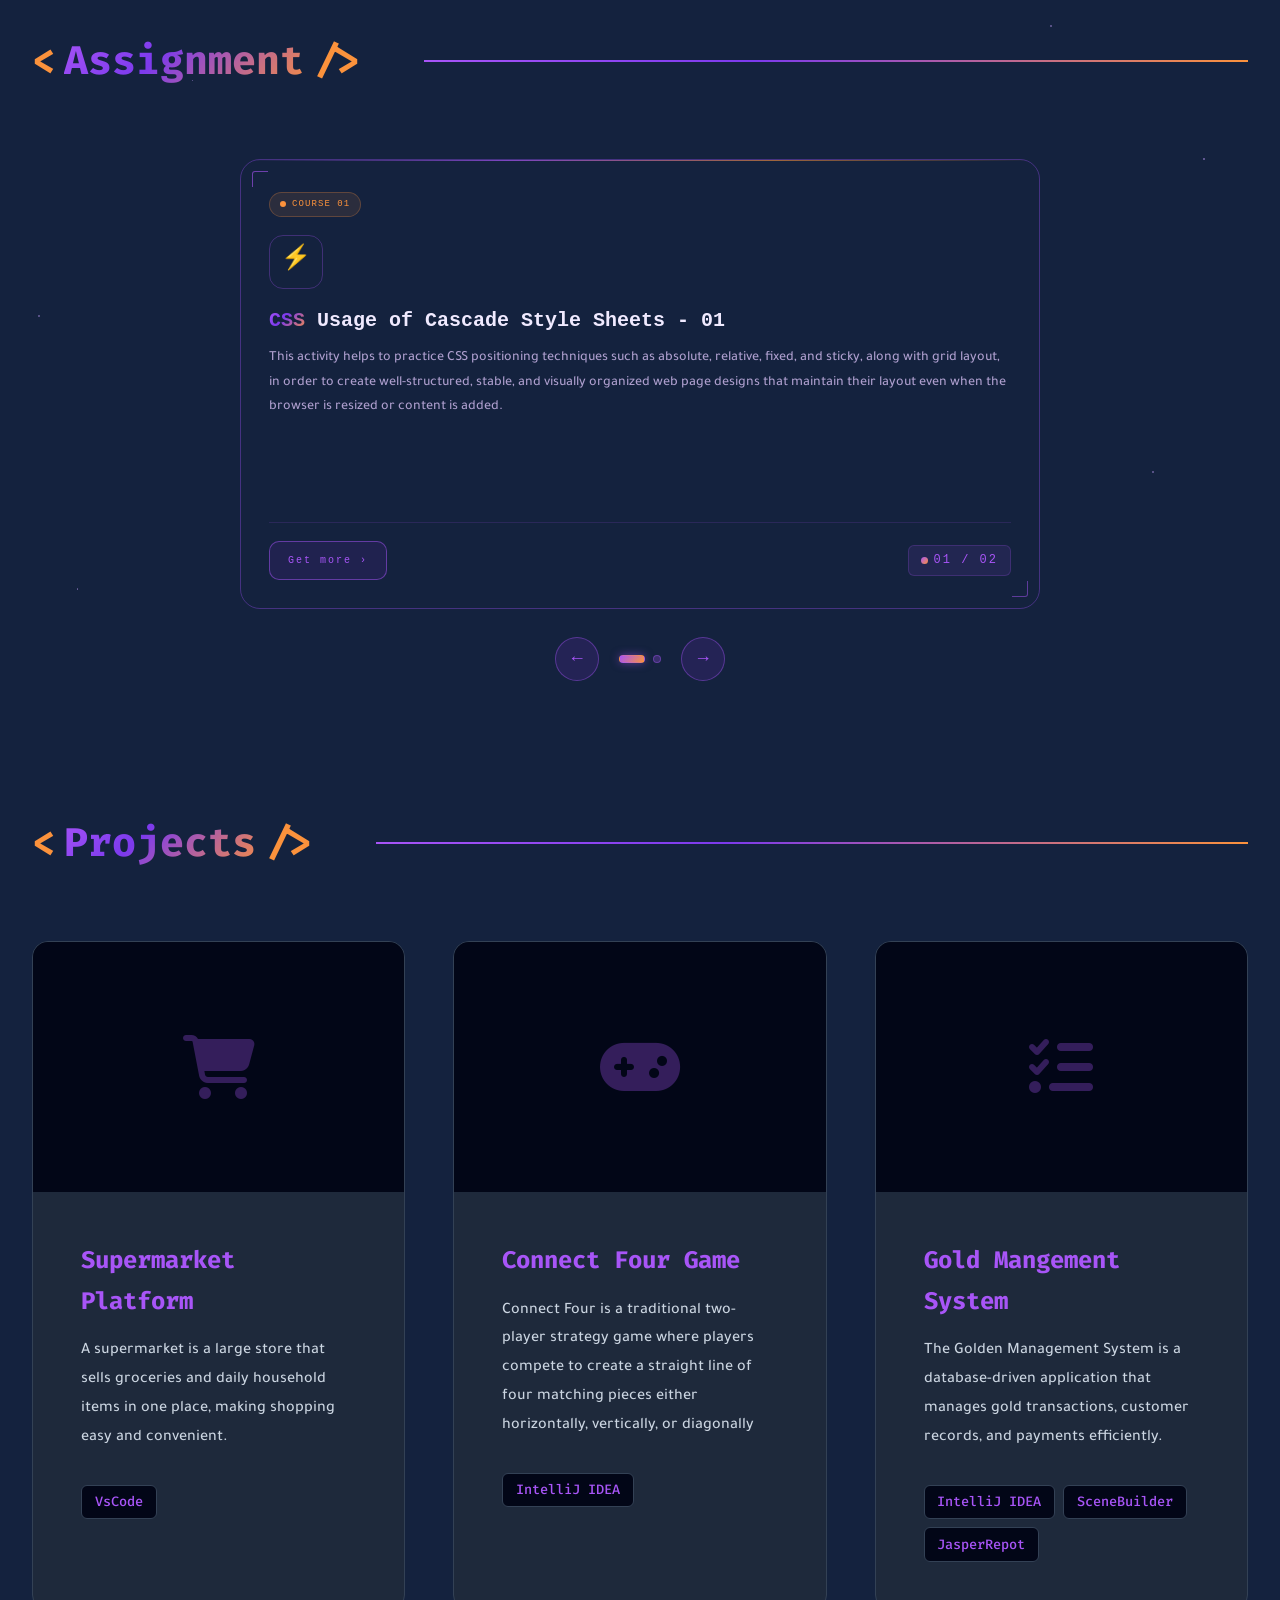
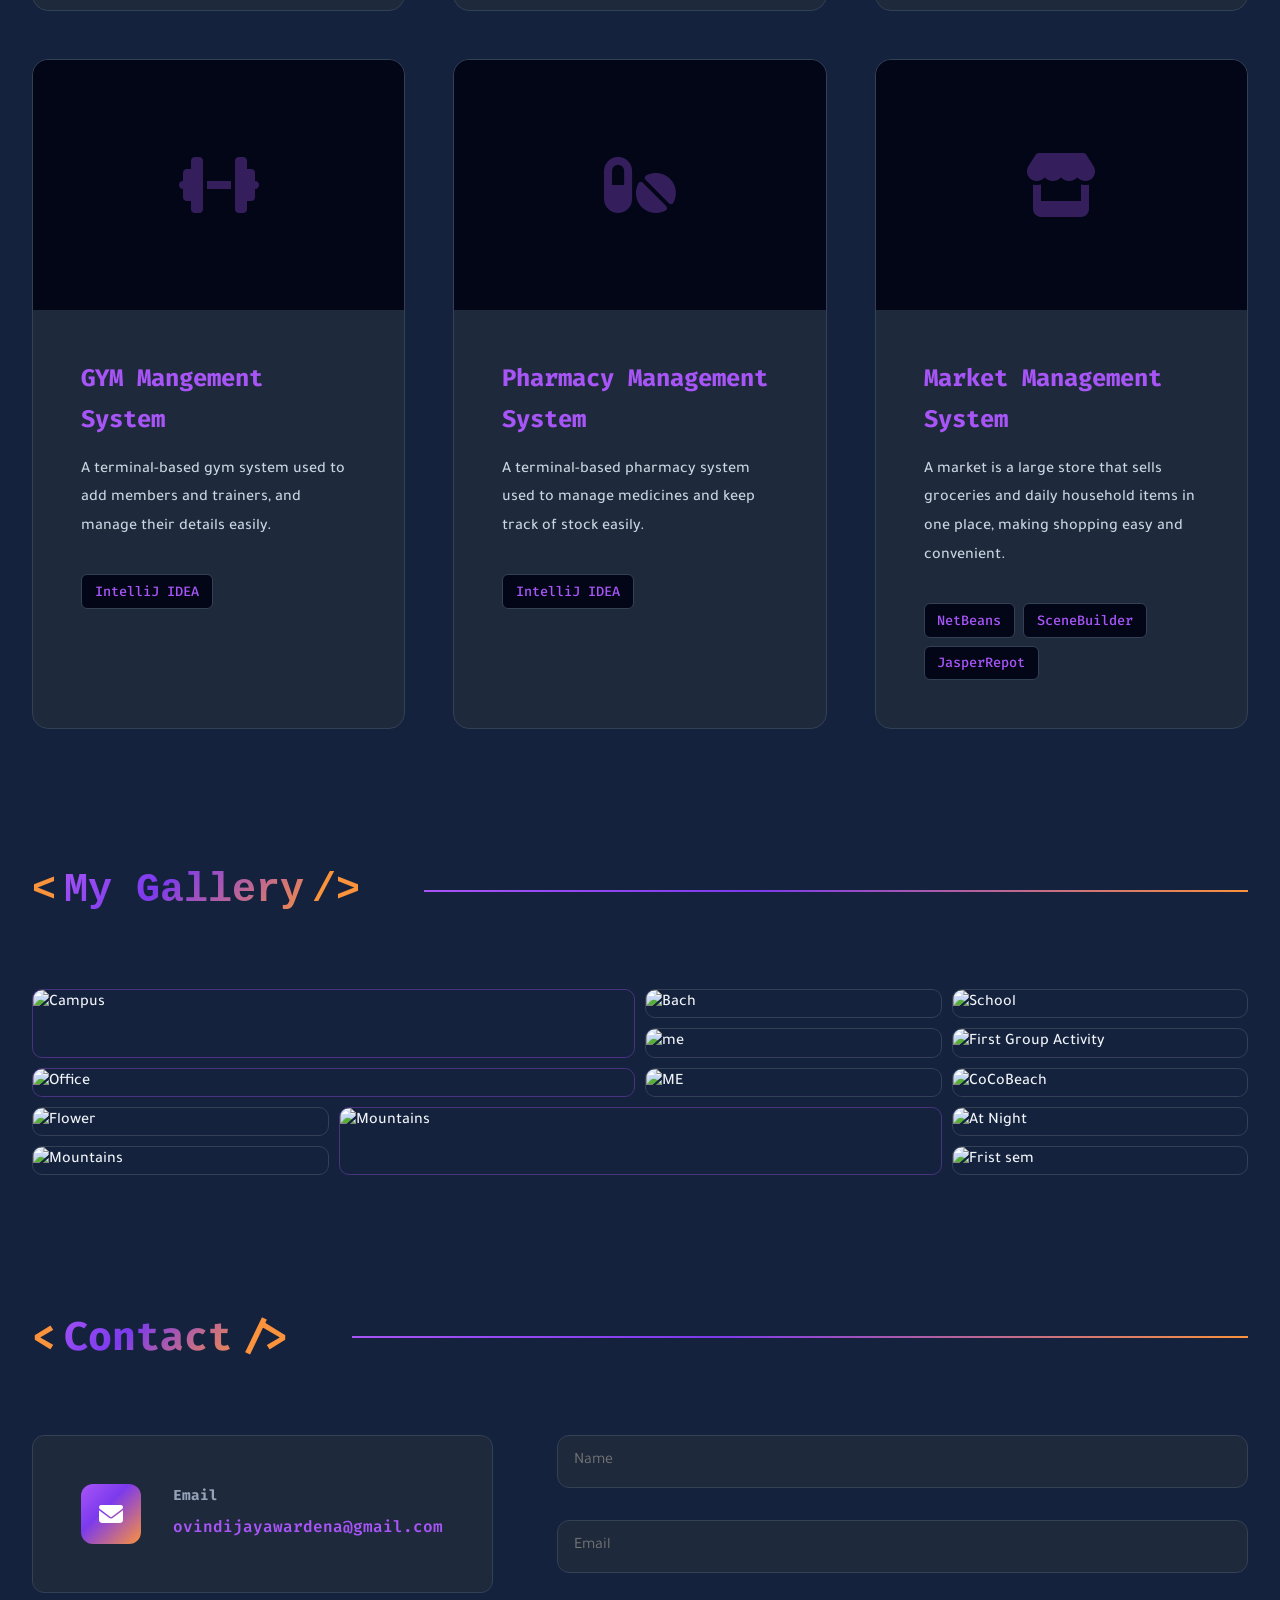
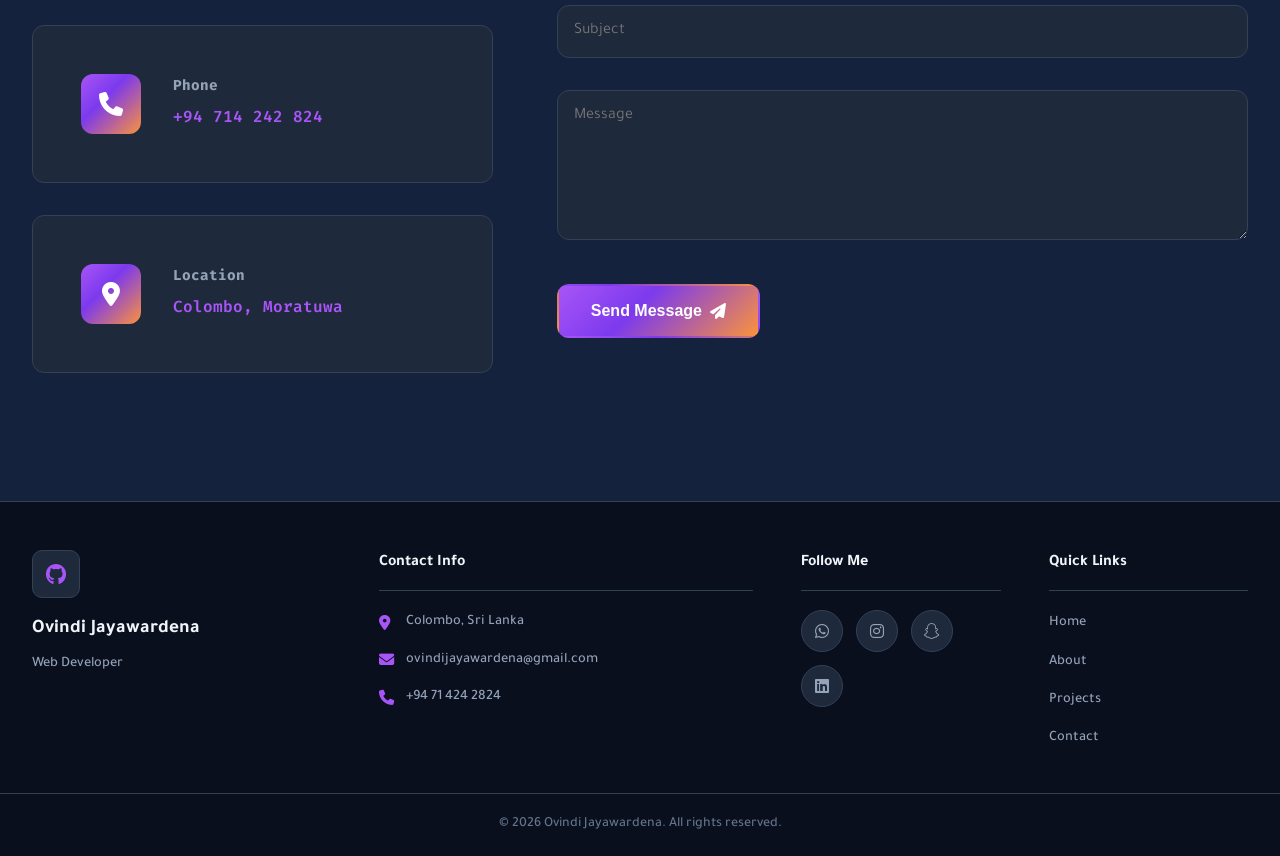
==== commit b3512275: "update  Navigation Header" ====
--- a/index.html
+++ b/index.html
@@ -79,13 +79,14 @@
                 <i class="fas fa-code"></i>
                 <span class="nav-text" data-text-en="Skills" data-text-ar="المهارات">Skills</span>
             </a>
-            <a href="#experience" class="nav-link" data-section="experience">
-                <i class="fas fa-briefcase"></i>
-                <span class="nav-text" data-text-en="Experience" data-text-ar="الخبرة">Experience</span>
-            </a>
+
             <a href="#projects" class="nav-link" data-section="projects">
                 <i class="fas fa-rocket"></i>
                 <span class="nav-text" data-text-en="Projects" data-text-ar="المشاريع">Projects</span>
+            </a>
+            <a href="#gallery" class="nav-link" data-section="gallery">
+                <i class="fas fa-image"></i>
+                <span class="nav-text" data-text-en="Gallery" data-text-ar="الخبرة">Gallery</span>
             </a>
             <a href="#contact" class="nav-link" data-section="contact">
                 <i class="fas fa-envelope"></i>
@@ -899,6 +900,13 @@
                         <p>Mero photo.</p>
                     </figcaption>
                 </figure>
+                <figure>
+                    <img src="gallry/14.jpg" alt="Frist sem">
+                    <figcaption>
+                        <h3>Frist sem</h3>
+                        <p>Frist sem</p>
+                    </figcaption>
+                </figure>
 
 
 
@@ -1099,7 +1107,7 @@
 <script>
     AOS.init();
 </script>
-&lt;!&ndash;main js&ndash;&gt;
+
 <script src="js/javaScript.js"></script>
 
 <!-- Scripts -->
--- a/css/css.css
+++ b/css/css.css
@@ -130,13 +130,27 @@
     animation: fadeInUp 0.5s ease forwards;
 }
 
-.code-line[data-line="1"] { animation-delay: 0.1s; }
-.code-line[data-line="2"] { animation-delay: 0.3s; }
-.code-line[data-line="3"] { animation-delay: 0.5s; }
-.code-line[data-line="4"] { animation-delay: 0.7s; }
+.code-line[data-line="1"] {
+    animation-delay: 0.1s;
+}
+
+.code-line[data-line="2"] {
+    animation-delay: 0.3s;
+}
+
+.code-line[data-line="3"] {
+    animation-delay: 0.5s;
+}
+
+.code-line[data-line="4"] {
+    animation-delay: 0.7s;
+}
 
 @keyframes fadeInUp {
-    to { opacity: 1; transform: translateY(0); }
+    to {
+        opacity: 1;
+        transform: translateY(0);
+    }
 }
 
 .loader-spinner-wrapper {
@@ -155,7 +169,9 @@
 }
 
 @keyframes spin {
-    to { transform: rotate(360deg); }
+    to {
+        transform: rotate(360deg);
+    }
 }
 
 .loader-progress-wrapper {
@@ -176,7 +192,9 @@
 }
 
 @keyframes progress {
-    to { width: 100%; }
+    to {
+        width: 100%;
+    }
 }
 
 .loader-percentage {
@@ -227,7 +245,9 @@
     gap: 0.3rem;
 }
 
-.logo-bracket { color: var(--accent); }
+.logo-bracket {
+    color: var(--accent);
+}
 
 .logo-text {
     background: var(--gradient-1);
@@ -267,9 +287,17 @@
     transition: width var(--transition);
 }
 
-.nav-link:hover, .nav-link.active { color: var(--primary); }
-.nav-link.active::before { width: 80%; }
-.nav-link i { font-size: 1rem; }
+.nav-link:hover, .nav-link.active {
+    color: var(--primary);
+}
+
+.nav-link.active::before {
+    width: 80%;
+}
+
+.nav-link i {
+    font-size: 1rem;
+}
 
 .nav-controls {
     display: flex;
@@ -311,11 +339,21 @@
     transition: all var(--transition);
 }
 
-.menu-toggle.active span:nth-child(1) { transform: rotate(45deg) translate(5px, 5px); }
-.menu-toggle.active span:nth-child(2) { opacity: 0; }
-.menu-toggle.active span:nth-child(3) { transform: rotate(-45deg) translate(7px, -6px); }
-
-.main-content { margin-top: 80px; }
+.menu-toggle.active span:nth-child(1) {
+    transform: rotate(45deg) translate(5px, 5px);
+}
+
+.menu-toggle.active span:nth-child(2) {
+    opacity: 0;
+}
+
+.menu-toggle.active span:nth-child(3) {
+    transform: rotate(-45deg) translate(7px, -6px);
+}
+
+.main-content {
+    margin-top: 80px;
+}
 
 .hero-section {
     min-height: 100vh;
@@ -328,15 +366,19 @@
 
 .hero-background {
     position: absolute;
-    top: 0; left: 0;
-    width: 100%; height: 100%;
+    top: 0;
+    left: 0;
+    width: 100%;
+    height: 100%;
     z-index: -1;
 }
 
 .code-grid-bg {
     position: absolute;
-    top: 0; left: 0;
-    width: 100%; height: 100%;
+    top: 0;
+    left: 0;
+    width: 100%;
+    height: 100%;
     background-image: linear-gradient(var(--primary) 1px, transparent 1px),
     linear-gradient(90deg, var(--accent) 1px, transparent 1px);
     background-size: 50px 50px;
@@ -345,13 +387,18 @@
 }
 
 @keyframes gridMove {
-    0% { transform: translate(0, 0); }
-    100% { transform: translate(50px, 50px); }
+    0% {
+        transform: translate(0, 0);
+    }
+    100% {
+        transform: translate(50px, 50px);
+    }
 }
 
 .floating-particles {
     position: absolute;
-    width: 100%; height: 100%;
+    width: 100%;
+    height: 100%;
     overflow: hidden;
 }
 
@@ -365,9 +412,17 @@
 }
 
 @keyframes float {
-    0%, 100% { transform: translateY(100vh) rotate(0deg); opacity: 0; }
-    10%, 90% { opacity: 0.1; }
-    50% { transform: translateY(-100px) rotate(180deg); opacity: 0.2; }
+    0%, 100% {
+        transform: translateY(100vh) rotate(0deg);
+        opacity: 0;
+    }
+    10%, 90% {
+        opacity: 0.1;
+    }
+    50% {
+        transform: translateY(-100px) rotate(180deg);
+        opacity: 0.2;
+    }
 }
 
 .hero-container {
@@ -382,7 +437,9 @@
     z-index: 1;
 }
 
-.hero-content { z-index: 1; }
+.hero-content {
+    z-index: 1;
+}
 
 .hero-greeting {
     font-family: var(--font-code);
@@ -400,8 +457,12 @@
 }
 
 @keyframes blink {
-    0%, 50% { opacity: 1; }
-    51%, 100% { opacity: 0; }
+    0%, 50% {
+        opacity: 1;
+    }
+    51%, 100% {
+        opacity: 0;
+    }
 }
 
 .hero-name {
@@ -412,8 +473,14 @@
     line-height: 1.2;
 }
 
-.name-prefix { color: var(--accent); }
-.name-operator { color: var(--purple); margin: 0 0.5rem; }
+.name-prefix {
+    color: var(--accent);
+}
+
+.name-operator {
+    color: var(--purple);
+    margin: 0 0.5rem;
+}
 
 .name-value {
     background: var(--gradient-1);
@@ -422,7 +489,9 @@
     background-clip: text;
 }
 
-.name-suffix { color: var(--primary); }
+.name-suffix {
+    color: var(--primary);
+}
 
 .hero-title {
     font-family: var(--font-code);
@@ -431,7 +500,10 @@
     margin-bottom: 2rem;
 }
 
-.title-prefix { color: var(--text-muted); margin-inline-end: 0.5rem; }
+.title-prefix {
+    color: var(--text-muted);
+    margin-inline-end: 0.5rem;
+}
 
 .hero-description {
     font-size: 1.1rem;
@@ -486,10 +558,14 @@
     box-shadow: 0 5px 20px rgba(168, 85, 247, 0.4);
 }
 
-.hero-social { display: flex; gap: 2rem; }
+.hero-social {
+    display: flex;
+    gap: 2rem;
+}
 
 .social-icon {
-    width: 50px; height: 50px;
+    width: 50px;
+    height: 50px;
     display: flex;
     align-items: center;
     justify-content: center;
@@ -518,27 +594,37 @@
 
 .hero-image-container {
     position: relative;
-    width: 400px; height: 400px;
+    width: 400px;
+    height: 400px;
 }
 
 .profile-image-glow {
     position: absolute;
-    top: 50%; left: 50%;
+    top: 50%;
+    left: 50%;
     transform: translate(-50%, -50%);
-    width: 120%; height: 120%;
+    width: 120%;
+    height: 120%;
     background: radial-gradient(circle, rgba(168, 85, 247, 0.2) 0%, rgba(251, 146, 60, 0.1) 50%, transparent 70%);
     border-radius: 50%;
     animation: pulse 3s ease-in-out infinite;
 }
 
 @keyframes pulse {
-    0%, 100% { transform: translate(-50%, -50%) scale(1); opacity: 0.5; }
-    50% { transform: translate(-50%, -50%) scale(1.1); opacity: 0.8; }
+    0%, 100% {
+        transform: translate(-50%, -50%) scale(1);
+        opacity: 0.5;
+    }
+    50% {
+        transform: translate(-50%, -50%) scale(1.1);
+        opacity: 0.8;
+    }
 }
 
 .profile-image-frame {
     position: relative;
-    width: 100%; height: 100%;
+    width: 100%;
+    height: 100%;
     border-radius: 50%;
     border: 4px solid transparent;
     background: linear-gradient(var(--bg-card), var(--bg-card)) padding-box,
@@ -548,7 +634,8 @@
 }
 
 .profile-image {
-    width: 100%; height: 100%;
+    width: 100%;
+    height: 100%;
     display: flex;
     align-items: center;
     justify-content: center;
@@ -585,24 +672,62 @@
     box-shadow: 0 5px 20px rgba(168, 85, 247, 0.25);
 }
 
-.floating-badge i { font-size: 2rem; color: var(--accent); flex-shrink: 0; }
-
-.badge-content { display: flex; flex-direction: column; gap: 0.3rem; }
-.badge-title { font-size: 1rem; font-weight: 700; color: var(--text-primary); }
-.badge-libs { font-size: 0.75rem; color: var(--text-secondary); font-weight: 400; line-height: 1.4; }
-
-.badge-1 { top: 10%; right: -10%; animation-delay: 0s; }
-.badge-2 { bottom: 20%; right: -15%; animation-delay: 1s; }
-.badge-3 { top: 50%; left: -15%; animation-delay: 2s; }
+.floating-badge i {
+    font-size: 2rem;
+    color: var(--accent);
+    flex-shrink: 0;
+}
+
+.badge-content {
+    display: flex;
+    flex-direction: column;
+    gap: 0.3rem;
+}
+
+.badge-title {
+    font-size: 1rem;
+    font-weight: 700;
+    color: var(--text-primary);
+}
+
+.badge-libs {
+    font-size: 0.75rem;
+    color: var(--text-secondary);
+    font-weight: 400;
+    line-height: 1.4;
+}
+
+.badge-1 {
+    top: 10%;
+    right: -10%;
+    animation-delay: 0s;
+}
+
+.badge-2 {
+    bottom: 20%;
+    right: -15%;
+    animation-delay: 1s;
+}
+
+.badge-3 {
+    top: 50%;
+    left: -15%;
+    animation-delay: 2s;
+}
 
 @keyframes floatBadge {
-    0%, 100% { transform: translateY(0); }
-    50% { transform: translateY(-20px); }
+    0%, 100% {
+        transform: translateY(0);
+    }
+    50% {
+        transform: translateY(-20px);
+    }
 }
 
 .scroll-indicator {
     position: absolute;
-    bottom: 3rem; left: 50%;
+    bottom: 3rem;
+    left: 50%;
     transform: translateX(-50%);
     display: flex;
     flex-direction: column;
@@ -613,7 +738,8 @@
 }
 
 .scroll-mouse {
-    width: 30px; height: 50px;
+    width: 30px;
+    height: 50px;
     border: 2px solid var(--border);
     border-radius: 15px;
     display: flex;
@@ -622,15 +748,22 @@
 }
 
 .scroll-wheel {
-    width: 4px; height: 10px;
+    width: 4px;
+    height: 10px;
     background: var(--primary);
     border-radius: 2px;
     animation: scrollWheel 2s infinite;
 }
 
 @keyframes scrollWheel {
-    0% { transform: translateY(0); opacity: 1; }
-    100% { transform: translateY(20px); opacity: 0; }
+    0% {
+        transform: translateY(0);
+        opacity: 1;
+    }
+    100% {
+        transform: translateY(20px);
+        opacity: 0;
+    }
 }
 
 .section {
@@ -668,7 +801,9 @@
     gap: 0.5rem;
 }
 
-.title-bracket { color: var(--accent); }
+.title-bracket {
+    color: var(--accent);
+}
 
 .title-text {
     background: var(--gradient-1);
@@ -727,9 +862,14 @@
     margin-bottom: 0.5rem;
 }
 
-.stat-label { color: var(--text-secondary); font-size: 0.9rem; }
-
-.about-image-container { position: relative; }
+.stat-label {
+    color: var(--text-secondary);
+    font-size: 0.9rem;
+}
+
+.about-image-container {
+    position: relative;
+}
 
 .code-block {
     background: var(--bg-card);
@@ -741,15 +881,41 @@
     line-height: 1.8;
 }
 
-.code-line { margin: 0.5rem 0; }
-.code-line.indent { padding-inline-start: 2rem; }
-.code-keyword { color: var(--purple); }
-.code-variable { color: var(--accent); }
-.code-operator { color: var(--primary); }
-.code-brace, .code-bracket { color: var(--accent); }
-.code-property { color: var(--cyan); }
-.code-string { color: var(--accent); }
-.code-comma, .code-semicolon { color: var(--text-muted); }
+.code-line {
+    margin: 0.5rem 0;
+}
+
+.code-line.indent {
+    padding-inline-start: 2rem;
+}
+
+.code-keyword {
+    color: var(--purple);
+}
+
+.code-variable {
+    color: var(--accent);
+}
+
+.code-operator {
+    color: var(--primary);
+}
+
+.code-brace, .code-bracket {
+    color: var(--accent);
+}
+
+.code-property {
+    color: var(--cyan);
+}
+
+.code-string {
+    color: var(--accent);
+}
+
+.code-comma, .code-semicolon {
+    color: var(--text-muted);
+}
 
 .skills-grid {
     display: grid;
@@ -772,11 +938,33 @@
     font-weight: 700;
 }
 
-.skill-items { display: flex; flex-direction: column; gap: 2rem; }
-.skill-item { position: relative; }
-.skill-header { display: flex; justify-content: space-between; margin-bottom: 0.5rem; }
-.skill-name { font-family: var(--font-code); color: var(--accent); font-weight: 600; }
-.skill-percent { font-family: var(--font-code); color: var(--primary); font-weight: 600; }
+.skill-items {
+    display: flex;
+    flex-direction: column;
+    gap: 2rem;
+}
+
+.skill-item {
+    position: relative;
+}
+
+.skill-header {
+    display: flex;
+    justify-content: space-between;
+    margin-bottom: 0.5rem;
+}
+
+.skill-name {
+    font-family: var(--font-code);
+    color: var(--accent);
+    font-weight: 600;
+}
+
+.skill-percent {
+    font-family: var(--font-code);
+    color: var(--primary);
+    font-weight: 600;
+}
 
 .skill-bar {
     height: 12px;
@@ -799,22 +987,34 @@
 .skill-progress::after {
     content: '';
     position: absolute;
-    top: 0; left: 0; right: 0; bottom: 0;
+    top: 0;
+    left: 0;
+    right: 0;
+    bottom: 0;
     background: linear-gradient(90deg, transparent, rgba(255, 255, 255, 0.3), transparent);
     animation: shimmer 2s infinite;
 }
 
 @keyframes shimmer {
-    0% { transform: translateX(-100%); }
-    100% { transform: translateX(100%); }
-}
-
-.timeline { position: relative; padding-inline-start: 2rem; }
+    0% {
+        transform: translateX(-100%);
+    }
+    100% {
+        transform: translateX(100%);
+    }
+}
+
+.timeline {
+    position: relative;
+    padding-inline-start: 2rem;
+}
 
 .timeline::before {
     content: '';
     position: absolute;
-    left: 0; top: 0; bottom: 0;
+    left: 0;
+    top: 0;
+    bottom: 0;
     width: 2px;
     background: var(--gradient-1);
 }
@@ -827,8 +1027,10 @@
 
 .timeline-marker {
     position: absolute;
-    left: -2.5rem; top: 0;
-    width: 16px; height: 16px;
+    left: -2.5rem;
+    top: 0;
+    width: 16px;
+    height: 16px;
     border-radius: 50%;
     background: var(--gradient-1);
     border: 3px solid var(--bg-dark);
@@ -857,7 +1059,12 @@
     margin-bottom: 1rem;
 }
 
-.timeline-year { font-family: var(--font-code); color: var(--accent); font-weight: 700; font-size: 0.9rem; }
+.timeline-year {
+    font-family: var(--font-code);
+    color: var(--accent);
+    font-weight: 700;
+    font-size: 0.9rem;
+}
 
 .timeline-badge {
     background: var(--gradient-1);
@@ -869,9 +1076,28 @@
     font-family: var(--font-code);
 }
 
-.timeline-title { font-family: var(--font-code); font-size: 1.5rem; color: var(--purple); margin-bottom: 0.5rem; font-weight: 700; }
-.timeline-company { color: var(--accent); font-weight: 600; margin-bottom: 1rem; display: flex; align-items: center; gap: 0.5rem; }
-.timeline-description { color: var(--text-secondary); line-height: 1.8; margin-bottom: 2rem; }
+.timeline-title {
+    font-family: var(--font-code);
+    font-size: 1.5rem;
+    color: var(--purple);
+    margin-bottom: 0.5rem;
+    font-weight: 700;
+}
+
+.timeline-company {
+    color: var(--accent);
+    font-weight: 600;
+    margin-bottom: 1rem;
+    display: flex;
+    align-items: center;
+    gap: 0.5rem;
+}
+
+.timeline-description {
+    color: var(--text-secondary);
+    line-height: 1.8;
+    margin-bottom: 2rem;
+}
 
 .timeline-achievements {
     display: flex;
@@ -884,9 +1110,25 @@
     border-left: 3px solid var(--accent);
 }
 
-.achievement-item { display: flex; align-items: center; gap: 0.8rem; color: var(--text-secondary); font-size: 0.95rem; }
-.achievement-item i { color: var(--green); font-size: 1rem; flex-shrink: 0; }
-.timeline-tags { display: flex; flex-wrap: wrap; gap: 0.5rem; }
+.achievement-item {
+    display: flex;
+    align-items: center;
+    gap: 0.8rem;
+    color: var(--text-secondary);
+    font-size: 0.95rem;
+}
+
+.achievement-item i {
+    color: var(--green);
+    font-size: 1rem;
+    flex-shrink: 0;
+}
+
+.timeline-tags {
+    display: flex;
+    flex-wrap: wrap;
+    gap: 0.5rem;
+}
 
 .tag {
     background: var(--bg-darker);
@@ -921,13 +1163,15 @@
 
 .project-image {
     position: relative;
-    width: 100%; height: 250px;
+    width: 100%;
+    height: 250px;
     background: var(--bg-darker);
     overflow: hidden;
 }
 
 .project-placeholder {
-    width: 100%; height: 100%;
+    width: 100%;
+    height: 100%;
     display: flex;
     align-items: center;
     justify-content: center;
@@ -940,8 +1184,10 @@
 
 .project-overlay {
     position: absolute;
-    top: 0; left: 0;
-    width: 100%; height: 100%;
+    top: 0;
+    left: 0;
+    width: 100%;
+    height: 100%;
     background: rgba(0, 0, 0, 0.8);
     display: flex;
     align-items: center;
@@ -951,11 +1197,18 @@
     z-index: 2;
 }
 
-.project-card:hover .project-overlay { opacity: 1; }
-.project-links { display: flex; gap: 2rem; }
+.project-card:hover .project-overlay {
+    opacity: 1;
+}
+
+.project-links {
+    display: flex;
+    gap: 2rem;
+}
 
 .project-link {
-    width: 50px; height: 50px;
+    width: 50px;
+    height: 50px;
     display: flex;
     align-items: center;
     justify-content: center;
@@ -971,10 +1224,29 @@
     box-shadow: 0 5px 15px rgba(168, 85, 247, 0.4);
 }
 
-.project-content { padding: 3rem; }
-.project-title { font-family: var(--font-code); font-size: 1.5rem; color: var(--primary); margin-bottom: 1rem; font-weight: 700; }
-.project-description { color: var(--text-secondary); line-height: 1.8; margin-bottom: 2rem; }
-.project-tags { display: flex; flex-wrap: wrap; gap: 0.5rem; }
+.project-content {
+    padding: 3rem;
+}
+
+.project-title {
+    font-family: var(--font-code);
+    font-size: 1.5rem;
+    color: var(--primary);
+    margin-bottom: 1rem;
+    font-weight: 700;
+}
+
+.project-description {
+    color: var(--text-secondary);
+    line-height: 1.8;
+    margin-bottom: 2rem;
+}
+
+.project-tags {
+    display: flex;
+    flex-wrap: wrap;
+    gap: 0.5rem;
+}
 
 .contact-content {
     display: grid;
@@ -982,7 +1254,11 @@
     gap: 4rem;
 }
 
-.contact-info { display: flex; flex-direction: column; gap: 2rem; }
+.contact-info {
+    display: flex;
+    flex-direction: column;
+    gap: 2rem;
+}
 
 .contact-item {
     display: flex;
@@ -1002,7 +1278,8 @@
 }
 
 .contact-icon {
-    width: 60px; height: 60px;
+    width: 60px;
+    height: 60px;
     display: flex;
     align-items: center;
     justify-content: center;
@@ -1013,13 +1290,38 @@
     flex-shrink: 0;
 }
 
-.contact-details { flex: 1; }
-.contact-label { font-size: 0.9rem; color: var(--text-muted); margin-bottom: 0.3rem; font-family: var(--font-code); }
-.contact-value { color: var(--primary); font-weight: 600; text-decoration: none; font-family: var(--font-code); display: block; }
-.contact-value:hover { color: var(--accent); }
-
-.contact-form { display: flex; flex-direction: column; gap: 2rem; }
-.form-group { position: relative; }
+.contact-details {
+    flex: 1;
+}
+
+.contact-label {
+    font-size: 0.9rem;
+    color: var(--text-muted);
+    margin-bottom: 0.3rem;
+    font-family: var(--font-code);
+}
+
+.contact-value {
+    color: var(--primary);
+    font-weight: 600;
+    text-decoration: none;
+    font-family: var(--font-code);
+    display: block;
+}
+
+.contact-value:hover {
+    color: var(--accent);
+}
+
+.contact-form {
+    display: flex;
+    flex-direction: column;
+    gap: 2rem;
+}
+
+.form-group {
+    position: relative;
+}
 
 .form-input {
     width: 100%;
@@ -1039,8 +1341,14 @@
     box-shadow: 0 0 0 3px rgba(168, 85, 247, 0.15);
 }
 
-.form-textarea { resize: vertical; min-height: 150px; }
-.btn-submit { align-self: flex-start; }
+.form-textarea {
+    resize: vertical;
+    min-height: 150px;
+}
+
+.btn-submit {
+    align-self: flex-start;
+}
 
 .main-footer {
     background: var(--bg-card);
@@ -1049,15 +1357,59 @@
     margin-top: 4rem;
 }
 
-.footer-container { max-width: 1400px; margin: 0 auto; padding: 0 2rem; }
-.footer-content { display: flex; justify-content: space-between; align-items: center; }
-.footer-text-wrapper { display: flex; flex-direction: column; gap: 0.8rem; }
-.footer-text { color: var(--text-secondary); font-size: 0.95rem; display: flex; align-items: center; flex-wrap: wrap; gap: 0.5rem; line-height: 1.6; }
-.footer-copyright { color: var(--text-primary); font-weight: 600; }
-.footer-divider { color: var(--text-muted); margin: 0 0.3rem; }
-.footer-built { color: var(--text-secondary); }
-.footer-author { display: flex; align-items: center; gap: 0.5rem; font-size: 0.9rem; color: var(--text-muted); }
-.footer-by-text { color: var(--text-muted); }
+.footer-container {
+    max-width: 1400px;
+    margin: 0 auto;
+    padding: 0 2rem;
+}
+
+.footer-content {
+    display: flex;
+    justify-content: space-between;
+    align-items: center;
+}
+
+.footer-text-wrapper {
+    display: flex;
+    flex-direction: column;
+    gap: 0.8rem;
+}
+
+.footer-text {
+    color: var(--text-secondary);
+    font-size: 0.95rem;
+    display: flex;
+    align-items: center;
+    flex-wrap: wrap;
+    gap: 0.5rem;
+    line-height: 1.6;
+}
+
+.footer-copyright {
+    color: var(--text-primary);
+    font-weight: 600;
+}
+
+.footer-divider {
+    color: var(--text-muted);
+    margin: 0 0.3rem;
+}
+
+.footer-built {
+    color: var(--text-secondary);
+}
+
+.footer-author {
+    display: flex;
+    align-items: center;
+    gap: 0.5rem;
+    font-size: 0.9rem;
+    color: var(--text-muted);
+}
+
+.footer-by-text {
+    color: var(--text-muted);
+}
 
 .footer-author-link {
     display: inline-flex;
@@ -1071,12 +1423,24 @@
     border-radius: 6px;
 }
 
-.footer-author-link:hover { color: var(--accent); background: rgba(168, 85, 247, 0.1); transform: translateY(-2px); }
-.footer-author-link i { font-size: 0.85rem; }
-.footer-social { display: flex; gap: 2rem; }
+.footer-author-link:hover {
+    color: var(--accent);
+    background: rgba(168, 85, 247, 0.1);
+    transform: translateY(-2px);
+}
+
+.footer-author-link i {
+    font-size: 0.85rem;
+}
+
+.footer-social {
+    display: flex;
+    gap: 2rem;
+}
 
 .footer-social-link {
-    width: 40px; height: 40px;
+    width: 40px;
+    height: 40px;
     display: flex;
     align-items: center;
     justify-content: center;
@@ -1088,120 +1452,501 @@
     transition: all var(--transition-fast);
 }
 
-.footer-social-link:hover { background: var(--gradient-1); border-color: var(--primary); color: white; transform: translateY(-2px); }
-
-.fade-in { opacity: 0; transform: translateY(50px); transition: opacity 0.6s ease, transform 0.6s ease; }
-.fade-in.visible { opacity: 1; transform: translateY(0); }
-
-[dir="rtl"] .timeline { padding-inline-start: 2rem; padding-inline-end: 0; }
-[dir="rtl"] .timeline::before { left: auto; right: 0; }
-[dir="rtl"] .timeline-marker { left: auto; right: -2.5rem; }
-[dir="rtl"] .timeline-content:hover { transform: translateX(-10px); }
-[dir="rtl"] .contact-item:hover { transform: translateX(-10px); }
+.footer-social-link:hover {
+    background: var(--gradient-1);
+    border-color: var(--primary);
+    color: white;
+    transform: translateY(-2px);
+}
+
+.fade-in {
+    opacity: 0;
+    transform: translateY(50px);
+    transition: opacity 0.6s ease, transform 0.6s ease;
+}
+
+.fade-in.visible {
+    opacity: 1;
+    transform: translateY(0);
+}
+
+[dir="rtl"] .timeline {
+    padding-inline-start: 2rem;
+    padding-inline-end: 0;
+}
+
+[dir="rtl"] .timeline::before {
+    left: auto;
+    right: 0;
+}
+
+[dir="rtl"] .timeline-marker {
+    left: auto;
+    right: -2.5rem;
+}
+
+[dir="rtl"] .timeline-content:hover {
+    transform: translateX(-10px);
+}
+
+[dir="rtl"] .contact-item:hover {
+    transform: translateX(-10px);
+}
 
 @media (max-width: 1024px) {
-    .hero-container { grid-template-columns: 1fr; text-align: center; gap: 2rem; }
-    .hero-image-wrapper { order: -1; }
-    .about-content { grid-template-columns: 1fr; gap: 2rem; }
-    .contact-content { grid-template-columns: 1fr; gap: 2rem; }
-    .skills-grid { grid-template-columns: repeat(auto-fit, minmax(280px, 1fr)); gap: 2rem; }
+    .hero-container {
+        grid-template-columns: 1fr;
+        text-align: center;
+        gap: 2rem;
+    }
+
+    .hero-image-wrapper {
+        order: -1;
+    }
+
+    .about-content {
+        grid-template-columns: 1fr;
+        gap: 2rem;
+    }
+
+    .contact-content {
+        grid-template-columns: 1fr;
+        gap: 2rem;
+    }
+
+    .skills-grid {
+        grid-template-columns: repeat(auto-fit, minmax(280px, 1fr));
+        gap: 2rem;
+    }
 }
 
 @media (max-width: 768px) {
-    .nav-container { padding: 0.8rem 1rem; }
-    .nav-brand { flex: 1; }
-    .nav-controls { gap: 0.5rem; }
-    .nav-menu { position: fixed; top: 60px; left: -100%; width: 100%; background: var(--bg-card); flex-direction: column; padding: 2rem 1rem; border-top: 1px solid var(--border); transition: left var(--transition); z-index: 999; max-height: calc(100vh - 60px); overflow-y: auto; }
-    .nav-menu.active { left: 0; }
-    .nav-link { width: 100%; justify-content: flex-start; padding: 1rem; border-radius: 8px; margin-bottom: 0.5rem; }
-    .menu-toggle { display: flex; }
-    .main-content { margin-top: 60px; }
-    .hero-section { min-height: auto; padding: 2rem 0; }
-    .hero-container { padding: 0 1rem; gap: 2rem; }
-    .hero-name { font-size: 2rem; margin-bottom: 1rem; }
-    .hero-title { font-size: 1.2rem; margin-bottom: 1rem; }
-    .hero-description { font-size: 1rem; margin-bottom: 2rem; }
-    .hero-buttons { flex-direction: column; gap: 1rem; margin-bottom: 2rem; }
-    .btn { width: 100%; justify-content: center; padding: 0.9rem 1.5rem; }
-    .hero-social { justify-content: center; flex-wrap: wrap; gap: 1rem; }
-    .social-icon { width: 45px; height: 45px; }
-    .section { padding: 2rem 0; }
-    .section-container { padding: 0 1rem; }
-    .section-header { flex-wrap: wrap; gap: 1rem; margin-bottom: 2rem; }
-    .section-number { font-size: 1.2rem; }
-    .section-title { font-size: 1.8rem; flex-wrap: wrap; }
-    .section-line { width: 100%; margin-inline-start: 0; margin-top: 0.5rem; }
-    .about-stats { grid-template-columns: 1fr; gap: 1rem; }
-    .stat-item { padding: 1.5rem; }
-    .stat-number { font-size: 2rem; }
-    .code-block { padding: 1.5rem; font-size: 0.8rem; }
-    .skills-grid { grid-template-columns: 1fr; gap: 2rem; }
-    .skill-category { padding: 2rem; }
-    .category-title { font-size: 1.3rem; margin-bottom: 1.5rem; }
-    .timeline { padding-inline-start: 1.5rem; }
-    .timeline-item { padding-inline-start: 2rem; padding-bottom: 3rem; }
-    .timeline-marker { left: -1.75rem; width: 14px; height: 14px; }
-    .timeline-content { padding: 1.5rem; }
-    .timeline-header { flex-direction: column; align-items: flex-start; gap: 0.5rem; }
-    .timeline-title { font-size: 1.3rem; }
-    .timeline-achievements { padding: 1rem; gap: 0.6rem; }
-    .achievement-item { font-size: 0.9rem; }
-    .projects-grid { grid-template-columns: 1fr; gap: 2rem; }
-    .project-content { padding: 2rem; }
-    .project-title { font-size: 1.3rem; }
-    .contact-content { gap: 2rem; }
-    .contact-item { padding: 1.5rem; flex-direction: column; text-align: center; gap: 1rem; }
-    .contact-icon { width: 50px; height: 50px; font-size: 1.2rem; margin: 0 auto; }
-    .contact-form { gap: 1.5rem; }
-    .form-input { padding: 0.9rem; font-size: 0.95rem; }
-    .footer-container { padding: 0 1rem; }
-    .footer-content { flex-direction: column; gap: 1.5rem; text-align: center; }
-    .footer-text-wrapper { text-align: center; }
-    .footer-text { justify-content: center; font-size: 0.85rem; }
-    .footer-author { justify-content: center; font-size: 0.85rem; }
-    .footer-social { justify-content: center; gap: 1rem; }
-    .hero-image-container { width: 280px; height: 280px; }
-    .floating-badge { display: none; }
-    .scroll-indicator { bottom: 1rem; }
+    .nav-container {
+        padding: 0.8rem 1rem;
+    }
+
+    .nav-brand {
+        flex: 1;
+    }
+
+    .nav-controls {
+        gap: 0.5rem;
+    }
+
+    .nav-menu {
+        position: fixed;
+        top: 60px;
+        left: -100%;
+        width: 100%;
+        background: var(--bg-card);
+        flex-direction: column;
+        padding: 2rem 1rem;
+        border-top: 1px solid var(--border);
+        transition: left var(--transition);
+        z-index: 999;
+        max-height: calc(100vh - 60px);
+        overflow-y: auto;
+    }
+
+    .nav-menu.active {
+        left: 0;
+    }
+
+    .nav-link {
+        width: 100%;
+        justify-content: flex-start;
+        padding: 1rem;
+        border-radius: 8px;
+        margin-bottom: 0.5rem;
+    }
+
+    .menu-toggle {
+        display: flex;
+    }
+
+    .main-content {
+        margin-top: 60px;
+    }
+
+    .hero-section {
+        min-height: auto;
+        padding: 2rem 0;
+    }
+
+    .hero-container {
+        padding: 0 1rem;
+        gap: 2rem;
+    }
+
+    .hero-name {
+        font-size: 2rem;
+        margin-bottom: 1rem;
+    }
+
+    .hero-title {
+        font-size: 1.2rem;
+        margin-bottom: 1rem;
+    }
+
+    .hero-description {
+        font-size: 1rem;
+        margin-bottom: 2rem;
+    }
+
+    .hero-buttons {
+        flex-direction: column;
+        gap: 1rem;
+        margin-bottom: 2rem;
+    }
+
+    .btn {
+        width: 100%;
+        justify-content: center;
+        padding: 0.9rem 1.5rem;
+    }
+
+    .hero-social {
+        justify-content: center;
+        flex-wrap: wrap;
+        gap: 1rem;
+    }
+
+    .social-icon {
+        width: 45px;
+        height: 45px;
+    }
+
+    .section {
+        padding: 2rem 0;
+    }
+
+    .section-container {
+        padding: 0 1rem;
+    }
+
+    .section-header {
+        flex-wrap: wrap;
+        gap: 1rem;
+        margin-bottom: 2rem;
+    }
+
+    .section-number {
+        font-size: 1.2rem;
+    }
+
+    .section-title {
+        font-size: 1.8rem;
+        flex-wrap: wrap;
+    }
+
+    .section-line {
+        width: 100%;
+        margin-inline-start: 0;
+        margin-top: 0.5rem;
+    }
+
+    .about-stats {
+        grid-template-columns: 1fr;
+        gap: 1rem;
+    }
+
+    .stat-item {
+        padding: 1.5rem;
+    }
+
+    .stat-number {
+        font-size: 2rem;
+    }
+
+    .code-block {
+        padding: 1.5rem;
+        font-size: 0.8rem;
+    }
+
+    .skills-grid {
+        grid-template-columns: 1fr;
+        gap: 2rem;
+    }
+
+    .skill-category {
+        padding: 2rem;
+    }
+
+    .category-title {
+        font-size: 1.3rem;
+        margin-bottom: 1.5rem;
+    }
+
+    .timeline {
+        padding-inline-start: 1.5rem;
+    }
+
+    .timeline-item {
+        padding-inline-start: 2rem;
+        padding-bottom: 3rem;
+    }
+
+    .timeline-marker {
+        left: -1.75rem;
+        width: 14px;
+        height: 14px;
+    }
+
+    .timeline-content {
+        padding: 1.5rem;
+    }
+
+    .timeline-header {
+        flex-direction: column;
+        align-items: flex-start;
+        gap: 0.5rem;
+    }
+
+    .timeline-title {
+        font-size: 1.3rem;
+    }
+
+    .timeline-achievements {
+        padding: 1rem;
+        gap: 0.6rem;
+    }
+
+    .achievement-item {
+        font-size: 0.9rem;
+    }
+
+    .projects-grid {
+        grid-template-columns: 1fr;
+        gap: 2rem;
+    }
+
+    .project-content {
+        padding: 2rem;
+    }
+
+    .project-title {
+        font-size: 1.3rem;
+    }
+
+    .contact-content {
+        gap: 2rem;
+    }
+
+    .contact-item {
+        padding: 1.5rem;
+        flex-direction: column;
+        text-align: center;
+        gap: 1rem;
+    }
+
+    .contact-icon {
+        width: 50px;
+        height: 50px;
+        font-size: 1.2rem;
+        margin: 0 auto;
+    }
+
+    .contact-form {
+        gap: 1.5rem;
+    }
+
+    .form-input {
+        padding: 0.9rem;
+        font-size: 0.95rem;
+    }
+
+    .footer-container {
+        padding: 0 1rem;
+    }
+
+    .footer-content {
+        flex-direction: column;
+        gap: 1.5rem;
+        text-align: center;
+    }
+
+    .footer-text-wrapper {
+        text-align: center;
+    }
+
+    .footer-text {
+        justify-content: center;
+        font-size: 0.85rem;
+    }
+
+    .footer-author {
+        justify-content: center;
+        font-size: 0.85rem;
+    }
+
+    .footer-social {
+        justify-content: center;
+        gap: 1rem;
+    }
+
+    .hero-image-container {
+        width: 280px;
+        height: 280px;
+    }
+
+    .floating-badge {
+        display: none;
+    }
+
+    .scroll-indicator {
+        bottom: 1rem;
+    }
 }
 
 @media (max-width: 480px) {
-    html { font-size: 14px; }
-    .nav-container { padding: 0.7rem 0.8rem; }
-    .brand-logo { font-size: 1.2rem; }
-    .lang-toggle, .theme-toggle { padding: 0.5rem 0.8rem; font-size: 0.8rem; }
-    .hero-name { font-size: 1.8rem; line-height: 1.2; }
-    .hero-title { font-size: 1rem; }
-    .hero-description { font-size: 0.95rem; }
-    .section-title { font-size: 1.5rem; }
-    .section-number { font-size: 1rem; }
-    .hero-image-container { width: 220px; height: 220px; }
-    .stat-number { font-size: 1.8rem; }
-    .code-block { padding: 1rem; font-size: 0.75rem; }
-    .skill-category { padding: 1.5rem; }
-    .category-title { font-size: 1.2rem; margin-bottom: 1rem; }
-    .timeline { padding-inline-start: 1rem; }
-    .timeline-item { padding-inline-start: 1.5rem; padding-bottom: 2.5rem; }
-    .timeline-marker { left: -1.25rem; width: 12px; height: 12px; }
-    .timeline-content { padding: 1.2rem; }
-    .timeline-title { font-size: 1.2rem; }
-    .project-content { padding: 1.5rem; }
-    .project-title { font-size: 1.2rem; }
-    .contact-item { padding: 1.2rem; }
-    .footer-text { font-size: 0.8rem; flex-direction: column; gap: 0.3rem; }
-    .footer-divider { display: none; }
-    .footer-author { font-size: 0.75rem; flex-direction: column; gap: 0.3rem; }
-    .footer-social-link { width: 35px; height: 35px; }
-    .loader-spinner { width: 50px; height: 50px; }
-    .loader-progress-wrapper { width: 180px; }
+    html {
+        font-size: 14px;
+    }
+
+    .nav-container {
+        padding: 0.7rem 0.8rem;
+    }
+
+    .brand-logo {
+        font-size: 1.2rem;
+    }
+
+    .lang-toggle, .theme-toggle {
+        padding: 0.5rem 0.8rem;
+        font-size: 0.8rem;
+    }
+
+    .hero-name {
+        font-size: 1.8rem;
+        line-height: 1.2;
+    }
+
+    .hero-title {
+        font-size: 1rem;
+    }
+
+    .hero-description {
+        font-size: 0.95rem;
+    }
+
+    .section-title {
+        font-size: 1.5rem;
+    }
+
+    .section-number {
+        font-size: 1rem;
+    }
+
+    .hero-image-container {
+        width: 220px;
+        height: 220px;
+    }
+
+    .stat-number {
+        font-size: 1.8rem;
+    }
+
+    .code-block {
+        padding: 1rem;
+        font-size: 0.75rem;
+    }
+
+    .skill-category {
+        padding: 1.5rem;
+    }
+
+    .category-title {
+        font-size: 1.2rem;
+        margin-bottom: 1rem;
+    }
+
+    .timeline {
+        padding-inline-start: 1rem;
+    }
+
+    .timeline-item {
+        padding-inline-start: 1.5rem;
+        padding-bottom: 2.5rem;
+    }
+
+    .timeline-marker {
+        left: -1.25rem;
+        width: 12px;
+        height: 12px;
+    }
+
+    .timeline-content {
+        padding: 1.2rem;
+    }
+
+    .timeline-title {
+        font-size: 1.2rem;
+    }
+
+    .project-content {
+        padding: 1.5rem;
+    }
+
+    .project-title {
+        font-size: 1.2rem;
+    }
+
+    .contact-item {
+        padding: 1.2rem;
+    }
+
+    .footer-text {
+        font-size: 0.8rem;
+        flex-direction: column;
+        gap: 0.3rem;
+    }
+
+    .footer-divider {
+        display: none;
+    }
+
+    .footer-author {
+        font-size: 0.75rem;
+        flex-direction: column;
+        gap: 0.3rem;
+    }
+
+    .footer-social-link {
+        width: 35px;
+        height: 35px;
+    }
+
+    .loader-spinner {
+        width: 50px;
+        height: 50px;
+    }
+
+    .loader-progress-wrapper {
+        width: 180px;
+    }
 }
 
 @media (max-width: 360px) {
-    html { font-size: 13px; }
-    .hero-name { font-size: 1.5rem; }
-    .section-title { font-size: 1.3rem; }
-    .hero-image-container { width: 180px; height: 180px; }
-    .stat-number { font-size: 1.5rem; }
+    html {
+        font-size: 13px;
+    }
+
+    .hero-name {
+        font-size: 1.5rem;
+    }
+
+    .section-title {
+        font-size: 1.3rem;
+    }
+
+    .hero-image-container {
+        width: 180px;
+        height: 180px;
+    }
+
+    .stat-number {
+        font-size: 1.5rem;
+    }
 }
 
 /* ===== FOOTER CSS ===== */
@@ -1225,7 +1970,8 @@
 }
 
 .footer-logo {
-    width: 48px; height: 48px;
+    width: 48px;
+    height: 48px;
     background: #1e293b;
     border-radius: 10px;
     display: flex;
@@ -1237,12 +1983,40 @@
     border: 1px solid #334155;
 }
 
-.footer-name { font-size: 1.2rem; font-weight: 700; color: #f1f5f9; margin: 0 0 0.3rem 0; }
-.footer-role { font-size: 0.9rem; color: #94a3b8; margin: 0; }
-.footer-col-title { font-size: 1rem; font-weight: 700; color: #f1f5f9; margin: 0 0 0.8rem 0; }
-.footer-divider-line { height: 1px; background: #334155; margin-bottom: 1.2rem; }
-
-.footer-contact-list { list-style: none; padding: 0; margin: 0; display: flex; flex-direction: column; gap: 0.8rem; }
+.footer-name {
+    font-size: 1.2rem;
+    font-weight: 700;
+    color: #f1f5f9;
+    margin: 0 0 0.3rem 0;
+}
+
+.footer-role {
+    font-size: 0.9rem;
+    color: #94a3b8;
+    margin: 0;
+}
+
+.footer-col-title {
+    font-size: 1rem;
+    font-weight: 700;
+    color: #f1f5f9;
+    margin: 0 0 0.8rem 0;
+}
+
+.footer-divider-line {
+    height: 1px;
+    background: #334155;
+    margin-bottom: 1.2rem;
+}
+
+.footer-contact-list {
+    list-style: none;
+    padding: 0;
+    margin: 0;
+    display: flex;
+    flex-direction: column;
+    gap: 0.8rem;
+}
 
 .footer-contact-list li,
 .footer-contact-list li a {
@@ -1255,12 +2029,26 @@
     transition: color 0.2s;
 }
 
-.footer-contact-list li a:hover { color: #fb923c; }
-.footer-contact-list li i { font-size: 0.95rem; color: #a855f7; width: 16px; flex-shrink: 0; }
-.footer-social-icons { display: flex; gap: 0.8rem; flex-wrap: wrap; }
+.footer-contact-list li a:hover {
+    color: #fb923c;
+}
+
+.footer-contact-list li i {
+    font-size: 0.95rem;
+    color: #a855f7;
+    width: 16px;
+    flex-shrink: 0;
+}
+
+.footer-social-icons {
+    display: flex;
+    gap: 0.8rem;
+    flex-wrap: wrap;
+}
 
 .footer-social-icons a {
-    width: 42px; height: 42px;
+    width: 42px;
+    height: 42px;
     background: #1e293b;
     border: 1px solid #334155;
     border-radius: 50%;
@@ -1280,19 +2068,54 @@
     transform: translateY(-3px);
 }
 
-.footer-links-list { list-style: none; padding: 0; margin: 0; display: flex; flex-direction: column; gap: 0.7rem; }
-.footer-links-list li a { color: #94a3b8; text-decoration: none; font-size: 0.9rem; transition: color 0.2s; }
-.footer-links-list li a:hover { color: #fb923c; }
-.footer-bottom { border-top: 1px solid #334155; padding: 1.2rem 2rem; text-align: center; }
-.footer-bottom p { color: #64748b; font-size: 0.875rem; margin: 0; }
+.footer-links-list {
+    list-style: none;
+    padding: 0;
+    margin: 0;
+    display: flex;
+    flex-direction: column;
+    gap: 0.7rem;
+}
+
+.footer-links-list li a {
+    color: #94a3b8;
+    text-decoration: none;
+    font-size: 0.9rem;
+    transition: color 0.2s;
+}
+
+.footer-links-list li a:hover {
+    color: #fb923c;
+}
+
+.footer-bottom {
+    border-top: 1px solid #334155;
+    padding: 1.2rem 2rem;
+    text-align: center;
+}
+
+.footer-bottom p {
+    color: #64748b;
+    font-size: 0.875rem;
+    margin: 0;
+}
 
 @media (max-width: 1024px) {
-    .footer-inner { grid-template-columns: 1fr 1fr; gap: 2rem; }
+    .footer-inner {
+        grid-template-columns: 1fr 1fr;
+        gap: 2rem;
+    }
 }
 
 @media (max-width: 600px) {
-    .footer-inner { grid-template-columns: 1fr; padding: 0 1rem 2rem; }
-    .footer-bottom { padding: 1rem; }
+    .footer-inner {
+        grid-template-columns: 1fr;
+        padding: 0 1rem 2rem;
+    }
+
+    .footer-bottom {
+        padding: 1rem;
+    }
 }
 
 /* ===== TOOLS CSS ===== */
@@ -1302,7 +2125,11 @@
     scroll-margin-top: 80px;
 }
 
-.tools-container { max-width: 1400px; margin: 0 auto; padding: 0 2rem; }
+.tools-container {
+    max-width: 1400px;
+    margin: 0 auto;
+    padding: 0 2rem;
+}
 
 .tools-title {
     font-family: var(--font-code);
@@ -1316,7 +2143,11 @@
     background-clip: text;
 }
 
-.tools-grid { display: grid; grid-template-columns: repeat(6, 1fr); gap: 1.2rem; }
+.tools-grid {
+    display: grid;
+    grid-template-columns: repeat(6, 1fr);
+    gap: 1.2rem;
+}
 
 .tool-card {
     background: var(--bg-card);
@@ -1340,33 +2171,93 @@
     background: var(--bg-hover);
 }
 
-.tool-card img { width: 56px; height: 56px; object-fit: contain; transition: transform 0.25s ease; }
-.tool-card:hover img { transform: scale(1.1); }
-.tool-card img.icon-dark { background: #f1f5f9; border-radius: 10px; padding: 6px; }
-.tool-card span { font-family: var(--font-code); font-size: 0.85rem; color: var(--text-secondary); font-weight: 600; text-align: center; transition: color 0.2s; }
-.tool-card:hover span { color: var(--accent); }
-
-@media (max-width: 1100px) { .tools-grid { grid-template-columns: repeat(5, 1fr); } }
-@media (max-width: 900px) { .tools-grid { grid-template-columns: repeat(4, 1fr); } }
+.tool-card img {
+    width: 56px;
+    height: 56px;
+    object-fit: contain;
+    transition: transform 0.25s ease;
+}
+
+.tool-card:hover img {
+    transform: scale(1.1);
+}
+
+.tool-card img.icon-dark {
+    background: #f1f5f9;
+    border-radius: 10px;
+    padding: 6px;
+}
+
+.tool-card span {
+    font-family: var(--font-code);
+    font-size: 0.85rem;
+    color: var(--text-secondary);
+    font-weight: 600;
+    text-align: center;
+    transition: color 0.2s;
+}
+
+.tool-card:hover span {
+    color: var(--accent);
+}
+
+@media (max-width: 1100px) {
+    .tools-grid {
+        grid-template-columns: repeat(5, 1fr);
+    }
+}
+
+@media (max-width: 900px) {
+    .tools-grid {
+        grid-template-columns: repeat(4, 1fr);
+    }
+}
 
 @media (max-width: 680px) {
-    .tools-grid { grid-template-columns: repeat(3, 1fr); gap: 0.8rem; }
-    .tools-title { font-size: 1.8rem; }
-    .tool-card { padding: 1.2rem 0.5rem; }
-    .tool-card img { width: 40px; height: 40px; }
-    .tool-card span { font-size: 0.75rem; }
-}
-
-@media (max-width: 420px) { .tools-grid { grid-template-columns: repeat(2, 1fr); } }
+    .tools-grid {
+        grid-template-columns: repeat(3, 1fr);
+        gap: 0.8rem;
+    }
+
+    .tools-title {
+        font-size: 1.8rem;
+    }
+
+    .tool-card {
+        padding: 1.2rem 0.5rem;
+    }
+
+    .tool-card img {
+        width: 40px;
+        height: 40px;
+    }
+
+    .tool-card span {
+        font-size: 0.75rem;
+    }
+}
+
+@media (max-width: 420px) {
+    .tools-grid {
+        grid-template-columns: repeat(2, 1fr);
+    }
+}
 
 /* ── SKILLS CSS ── */
-.skw-section { scroll-margin-top: 80px; }
-
-.skw-grid { display: grid; grid-template-columns: repeat(3, 1fr); gap: 0 10px; }
+.skw-section {
+    scroll-margin-top: 80px;
+}
+
+.skw-grid {
+    display: grid;
+    grid-template-columns: repeat(3, 1fr);
+    gap: 0 10px;
+}
 
 .skw-box {
     position: relative;
-    width: 100%; height: 360px;
+    width: 100%;
+    height: 360px;
     display: flex;
     justify-content: center;
     align-items: center;
@@ -1378,23 +2269,45 @@
 .skw-box::after {
     content: '';
     position: absolute;
-    top: 0; left: 50px;
-    width: 50%; height: 100%;
+    top: 0;
+    left: 50px;
+    width: 50%;
+    height: 100%;
     border-radius: 8px;
     transform: skewX(15deg);
     transition: 0.5s;
 }
 
-.skw-box::after { filter: blur(30px); }
+.skw-box::after {
+    filter: blur(30px);
+}
 
 .skw-box:hover::before,
-.skw-box:hover::after { transform: skewX(0deg); left: 20px; width: calc(100% - 90px); }
-
-.skw-box:nth-child(1)::before, .skw-box:nth-child(1)::after { background: linear-gradient(315deg, #a855f7, #fb923c); }
-.skw-box:nth-child(2)::before, .skw-box:nth-child(2)::after { background: linear-gradient(315deg, #fb923c, #7c3aed); }
-.skw-box:nth-child(3)::before, .skw-box:nth-child(3)::after { background: linear-gradient(315deg, #c084fc, #a855f7); }
-
-.skw-box span { display: block; position: absolute; inset: 0; z-index: 5; pointer-events: none; }
+.skw-box:hover::after {
+    transform: skewX(0deg);
+    left: 20px;
+    width: calc(100% - 90px);
+}
+
+.skw-box:nth-child(1)::before, .skw-box:nth-child(1)::after {
+    background: linear-gradient(315deg, #a855f7, #fb923c);
+}
+
+.skw-box:nth-child(2)::before, .skw-box:nth-child(2)::after {
+    background: linear-gradient(315deg, #fb923c, #7c3aed);
+}
+
+.skw-box:nth-child(3)::before, .skw-box:nth-child(3)::after {
+    background: linear-gradient(315deg, #c084fc, #a855f7);
+}
+
+.skw-box span {
+    display: block;
+    position: absolute;
+    inset: 0;
+    z-index: 5;
+    pointer-events: none;
+}
 
 .skw-box span::before,
 .skw-box span::after {
@@ -1409,21 +2322,51 @@
     animation: skwFloat 2s ease-in-out infinite;
 }
 
-.skw-box span::before { top: 0; left: 0; width: 0; height: 0; }
-.skw-box span::after { bottom: 0; right: 0; width: 100%; height: 100%; animation-delay: -1s; }
-
-.skw-box:hover span::before { top: -50px; left: 50px; width: 100px; height: 100px; opacity: 1; }
-.skw-box:hover span::after { bottom: -50px; right: 50px; width: 100px; height: 100px; opacity: 1; }
+.skw-box span::before {
+    top: 0;
+    left: 0;
+    width: 0;
+    height: 0;
+}
+
+.skw-box span::after {
+    bottom: 0;
+    right: 0;
+    width: 100%;
+    height: 100%;
+    animation-delay: -1s;
+}
+
+.skw-box:hover span::before {
+    top: -50px;
+    left: 50px;
+    width: 100px;
+    height: 100px;
+    opacity: 1;
+}
+
+.skw-box:hover span::after {
+    bottom: -50px;
+    right: 50px;
+    width: 100px;
+    height: 100px;
+    opacity: 1;
+}
 
 @keyframes skwFloat {
-    0%, 100% { transform: translateY(10px); }
-    50% { transform: translateY(-10px); }
+    0%, 100% {
+        transform: translateY(10px);
+    }
+    50% {
+        transform: translateY(-10px);
+    }
 }
 
 .skw-content {
     position: relative;
     left: 0;
-    width: 100%; height: 100%;
+    width: 100%;
+    height: 100%;
     padding: 28px;
     display: flex;
     flex-direction: column;
@@ -1437,13 +2380,26 @@
     transition: 0.5s;
 }
 
-.skw-box:hover .skw-content { left: -22px; padding: 32px 28px; border-color: rgba(168, 85, 247, 0.45); box-shadow: 0 8px 32px rgba(168, 85, 247, 0.2); }
-
-[data-theme="light"] .skw-content { background: rgba(255, 255, 255, 0.88); border-color: rgba(168, 85, 247, 0.22); }
-[data-theme="light"] .skw-box:hover .skw-content { border-color: rgba(168, 85, 247, 0.5); box-shadow: 0 8px 32px rgba(168, 85, 247, 0.15); }
+.skw-box:hover .skw-content {
+    left: -22px;
+    padding: 32px 28px;
+    border-color: rgba(168, 85, 247, 0.45);
+    box-shadow: 0 8px 32px rgba(168, 85, 247, 0.2);
+}
+
+[data-theme="light"] .skw-content {
+    background: rgba(255, 255, 255, 0.88);
+    border-color: rgba(168, 85, 247, 0.22);
+}
+
+[data-theme="light"] .skw-box:hover .skw-content {
+    border-color: rgba(168, 85, 247, 0.5);
+    box-shadow: 0 8px 32px rgba(168, 85, 247, 0.15);
+}
 
 .skw-icon {
-    width: 50px; height: 50px;
+    width: 50px;
+    height: 50px;
     margin-bottom: 16px;
     flex-shrink: 0;
     display: flex;
@@ -1455,9 +2411,22 @@
     transition: 0.3s;
 }
 
-.skw-icon svg { width: 22px; height: 22px; color: var(--primary); transition: 0.3s; }
-.skw-box:hover .skw-icon { background: rgba(168, 85, 247, 0.15); border-color: var(--primary); transform: scale(1.05); }
-.skw-box:hover .skw-icon svg { color: var(--accent); }
+.skw-icon svg {
+    width: 22px;
+    height: 22px;
+    color: var(--primary);
+    transition: 0.3s;
+}
+
+.skw-box:hover .skw-icon {
+    background: rgba(168, 85, 247, 0.15);
+    border-color: var(--primary);
+    transform: scale(1.05);
+}
+
+.skw-box:hover .skw-icon svg {
+    color: var(--accent);
+}
 
 .skw-tag {
     display: inline-block;
@@ -1475,8 +2444,20 @@
     border-radius: 20px;
 }
 
-.skw-content h3 { margin-bottom: 8px; font-family: var(--font-code); font-size: 1.1rem; font-weight: 700; color: var(--text-primary); }
-.skw-content p { flex: 1; font-size: 0.875rem; line-height: 1.75; color: var(--text-muted); }
+.skw-content h3 {
+    margin-bottom: 8px;
+    font-family: var(--font-code);
+    font-size: 1.1rem;
+    font-weight: 700;
+    color: var(--text-primary);
+}
+
+.skw-content p {
+    flex: 1;
+    font-size: 0.875rem;
+    line-height: 1.75;
+    color: var(--text-muted);
+}
 
 .skw-link {
     display: inline-flex;
@@ -1491,54 +2472,112 @@
     transition: gap 0.2s, color 0.2s;
 }
 
-.skw-link:hover { gap: 10px; color: var(--accent); }
-.skw-link i { font-size: 10px; }
+.skw-link:hover {
+    gap: 10px;
+    color: var(--accent);
+}
+
+.skw-link i {
+    font-size: 10px;
+}
 
 @media (max-width: 1024px) {
-    .skw-grid { grid-template-columns: repeat(2, 1fr); }
-    .skw-box:nth-child(3) { grid-column: 1 / 2; }
+    .skw-grid {
+        grid-template-columns: repeat(2, 1fr);
+    }
+
+    .skw-box:nth-child(3) {
+        grid-column: 1 / 2;
+    }
 }
 
 @media (max-width: 640px) {
-    .skw-grid { grid-template-columns: 1fr; gap: 0; }
-    .skw-box { margin: 14px 0; height: auto; min-height: 280px; }
-    .skw-box:nth-child(3) { grid-column: auto; }
-    .skw-box:hover .skw-content { left: -10px; }
-    .skw-content { padding: 22px 20px; }
+    .skw-grid {
+        grid-template-columns: 1fr;
+        gap: 0;
+    }
+
+    .skw-box {
+        margin: 14px 0;
+        height: auto;
+        min-height: 280px;
+    }
+
+    .skw-box:nth-child(3) {
+        grid-column: auto;
+    }
+
+    .skw-box:hover .skw-content {
+        left: -10px;
+    }
+
+    .skw-content {
+        padding: 22px 20px;
+    }
 }
 
 /* ===== ASSIGNMENT SECTION ===== */
-.gc-scene { position: relative; padding: 2rem 0 3rem; }
+.gc-scene {
+    position: relative;
+    padding: 2rem 0 3rem;
+}
 
 .gc-scene::before {
     content: '';
     position: absolute;
-    top: 0; left: 0; right: 0;
+    top: 0;
+    left: 0;
+    right: 0;
     height: 2px;
     background: linear-gradient(90deg, transparent, #a855f7, #f97316, transparent);
 }
 
-.star { position: absolute; background: rgba(200,160,255,0.5); border-radius: 50%; pointer-events: none; }
-
-.gc-track { width: 100%; max-width: 800px; margin: 0 auto; position: relative; min-height: 380px; }
+.star {
+    position: absolute;
+    background: rgba(200, 160, 255, 0.5);
+    border-radius: 50%;
+    pointer-events: none;
+}
+
+.gc-track {
+    width: 100%;
+    max-width: 800px;
+    margin: 0 auto;
+    position: relative;
+    min-height: 380px;
+}
 
 .gc-card {
     position: absolute;
-    top: 0; left: 0;
+    top: 0;
+    left: 0;
     width: 100%;
     opacity: 0;
     transform: translateX(60px) scale(0.95);
-    transition: all 0.45s cubic-bezier(0.25,0.46,0.45,0.94);
+    transition: all 0.45s cubic-bezier(0.25, 0.46, 0.45, 0.94);
     pointer-events: none;
 }
 
-.gc-card.active { opacity: 1; transform: translateX(0) scale(1); pointer-events: all; position: relative; }
-.gc-card.exit-left { opacity: 0; transform: translateX(-60px) scale(0.95); }
-.gc-card.exit-right { opacity: 0; transform: translateX(60px) scale(0.95); }
+.gc-card.active {
+    opacity: 1;
+    transform: translateX(0) scale(1);
+    pointer-events: all;
+    position: relative;
+}
+
+.gc-card.exit-left {
+    opacity: 0;
+    transform: translateX(-60px) scale(0.95);
+}
+
+.gc-card.exit-right {
+    opacity: 0;
+    transform: translateX(60px) scale(0.95);
+}
 
 .gc-card-inner {
     background: transparent;
-    border: 1.5px solid rgba(160,80,255,0.35);
+    border: 1.5px solid rgba(160, 80, 255, 0.35);
     border-radius: 20px;
     padding: 32px 28px 28px;
     display: flex;
@@ -1552,92 +2591,334 @@
 .gc-card-inner::before {
     content: '';
     position: absolute;
-    top: 0; left: 0; right: 0;
+    top: 0;
+    left: 0;
+    right: 0;
     height: 1px;
-    background: linear-gradient(90deg, transparent, rgba(168,85,247,0.7), rgba(251,146,60,0.6), transparent);
-}
-
-.gc-card-inner:hover { border-color: rgba(168,85,247,0.6); }
-
-.corner-tl { position: absolute; top: 12px; left: 12px; width: 16px; height: 16px; border-top: 1.5px solid rgba(168,85,247,0.6); border-left: 1.5px solid rgba(168,85,247,0.6); border-radius: 3px 0 0 0; }
-.corner-br { position: absolute; bottom: 12px; right: 12px; width: 16px; height: 16px; border-bottom: 1.5px solid rgba(168,85,247,0.5); border-right: 1.5px solid rgba(168,85,247,0.5); border-radius: 0 0 3px 0; }
-
-.c-label { display: inline-flex; align-items: center; gap: 6px; font-family: 'Orbitron', monospace; font-size: 9px; letter-spacing: 0.12em; color: #fb923c; text-transform: uppercase; margin-bottom: 18px; background: rgba(251,146,60,0.1); border: 1px solid rgba(251,146,60,0.25); padding: 4px 10px; border-radius: 20px; width: fit-content; }
-
-.l-dot { width: 6px; height: 6px; background: #fb923c; border-radius: 50%; animation: dpulse 2s infinite; flex-shrink: 0; }
+    background: linear-gradient(90deg, transparent, rgba(168, 85, 247, 0.7), rgba(251, 146, 60, 0.6), transparent);
+}
+
+.gc-card-inner:hover {
+    border-color: rgba(168, 85, 247, 0.6);
+}
+
+.corner-tl {
+    position: absolute;
+    top: 12px;
+    left: 12px;
+    width: 16px;
+    height: 16px;
+    border-top: 1.5px solid rgba(168, 85, 247, 0.6);
+    border-left: 1.5px solid rgba(168, 85, 247, 0.6);
+    border-radius: 3px 0 0 0;
+}
+
+.corner-br {
+    position: absolute;
+    bottom: 12px;
+    right: 12px;
+    width: 16px;
+    height: 16px;
+    border-bottom: 1.5px solid rgba(168, 85, 247, 0.5);
+    border-right: 1.5px solid rgba(168, 85, 247, 0.5);
+    border-radius: 0 0 3px 0;
+}
+
+.c-label {
+    display: inline-flex;
+    align-items: center;
+    gap: 6px;
+    font-family: 'Orbitron', monospace;
+    font-size: 9px;
+    letter-spacing: 0.12em;
+    color: #fb923c;
+    text-transform: uppercase;
+    margin-bottom: 18px;
+    background: rgba(251, 146, 60, 0.1);
+    border: 1px solid rgba(251, 146, 60, 0.25);
+    padding: 4px 10px;
+    border-radius: 20px;
+    width: fit-content;
+}
+
+.l-dot {
+    width: 6px;
+    height: 6px;
+    background: #fb923c;
+    border-radius: 50%;
+    animation: dpulse 2s infinite;
+    flex-shrink: 0;
+}
 
 @keyframes dpulse {
-    0%, 100% { opacity: 1; transform: scale(1); }
-    50% { opacity: 0.5; transform: scale(0.7); }
-}
-
-.c-icon { width: 54px; height: 54px; display: flex; align-items: center; justify-content: center; background: transparent; border: 1px solid rgba(168,85,247,0.3); border-radius: 14px; margin-bottom: 18px; font-size: 24px; transition: all 0.3s; }
-.gc-card-inner:hover .c-icon { background: rgba(168,85,247,0.15); border-color: #a855f7; transform: scale(1.05); }
-
-.c-title { font-family: 'Orbitron', monospace; font-size: 20px; font-weight: 700; color: #f0eaff; line-height: 1.35; margin-bottom: 12px; }
-.c-title span { background: linear-gradient(135deg, #a855f7 0%, #7c3aed 40%, #fb923c 100%); -webkit-background-clip: text; -webkit-text-fill-color: transparent; background-clip: text; }
-
-.c-desc { font-size: 14px; color: rgba(200,180,230,0.85); line-height: 1.75; flex: 1; }
-
-.c-footer { display: flex; justify-content: space-between; align-items: center; margin-top: 26px; padding-top: 18px; border-top: 1px solid rgba(168,85,247,0.15); }
-
-.c-btn { font-family: 'Orbitron', monospace; font-size: 10px; letter-spacing: 2px; color: #a855f7; border: 1.5px solid rgba(168,85,247,0.5); background: rgba(100,40,180,0.15); padding: 10px 18px; border-radius: 10px; text-decoration: none; cursor: pointer; transition: all 0.2s; display: inline-flex; align-items: center; gap: 5px; }
-.c-btn:hover { background: #a855f7; color: white; border-color: transparent; transform: translateY(-2px); }
-
-.c-counter { font-family: 'Share Tech Mono', monospace; font-size: 12px; color: #a855f7; background: rgba(168,85,247,0.1); border: 1px solid rgba(168,85,247,0.2); padding: 4px 12px; border-radius: 6px; letter-spacing: 2px; display: flex; align-items: center; gap: 6px; }
-
-.s-dot { width: 7px; height: 7px; border-radius: 50%; background: linear-gradient(135deg, #a855f7, #fb923c); animation: spulse 2s infinite; }
+    0%, 100% {
+        opacity: 1;
+        transform: scale(1);
+    }
+    50% {
+        opacity: 0.5;
+        transform: scale(0.7);
+    }
+}
+
+.c-icon {
+    width: 54px;
+    height: 54px;
+    display: flex;
+    align-items: center;
+    justify-content: center;
+    background: transparent;
+    border: 1px solid rgba(168, 85, 247, 0.3);
+    border-radius: 14px;
+    margin-bottom: 18px;
+    font-size: 24px;
+    transition: all 0.3s;
+}
+
+.gc-card-inner:hover .c-icon {
+    background: rgba(168, 85, 247, 0.15);
+    border-color: #a855f7;
+    transform: scale(1.05);
+}
+
+.c-title {
+    font-family: 'Orbitron', monospace;
+    font-size: 20px;
+    font-weight: 700;
+    color: #f0eaff;
+    line-height: 1.35;
+    margin-bottom: 12px;
+}
+
+.c-title span {
+    background: linear-gradient(135deg, #a855f7 0%, #7c3aed 40%, #fb923c 100%);
+    -webkit-background-clip: text;
+    -webkit-text-fill-color: transparent;
+    background-clip: text;
+}
+
+.c-desc {
+    font-size: 14px;
+    color: rgba(200, 180, 230, 0.85);
+    line-height: 1.75;
+    flex: 1;
+}
+
+.c-footer {
+    display: flex;
+    justify-content: space-between;
+    align-items: center;
+    margin-top: 26px;
+    padding-top: 18px;
+    border-top: 1px solid rgba(168, 85, 247, 0.15);
+}
+
+.c-btn {
+    font-family: 'Orbitron', monospace;
+    font-size: 10px;
+    letter-spacing: 2px;
+    color: #a855f7;
+    border: 1.5px solid rgba(168, 85, 247, 0.5);
+    background: rgba(100, 40, 180, 0.15);
+    padding: 10px 18px;
+    border-radius: 10px;
+    text-decoration: none;
+    cursor: pointer;
+    transition: all 0.2s;
+    display: inline-flex;
+    align-items: center;
+    gap: 5px;
+}
+
+.c-btn:hover {
+    background: #a855f7;
+    color: white;
+    border-color: transparent;
+    transform: translateY(-2px);
+}
+
+.c-counter {
+    font-family: 'Share Tech Mono', monospace;
+    font-size: 12px;
+    color: #a855f7;
+    background: rgba(168, 85, 247, 0.1);
+    border: 1px solid rgba(168, 85, 247, 0.2);
+    padding: 4px 12px;
+    border-radius: 6px;
+    letter-spacing: 2px;
+    display: flex;
+    align-items: center;
+    gap: 6px;
+}
+
+.s-dot {
+    width: 7px;
+    height: 7px;
+    border-radius: 50%;
+    background: linear-gradient(135deg, #a855f7, #fb923c);
+    animation: spulse 2s infinite;
+}
 
 @keyframes spulse {
-    0%, 100% { transform: scale(1); opacity: 0.8; }
-    50% { transform: scale(1.3); opacity: 1; }
-}
-
-.gc-nav { display: flex; align-items: center; justify-content: center; gap: 20px; margin-top: 28px; }
-
-.nav-btn { width: 44px; height: 44px; border-radius: 50%; background: rgba(100,40,180,0.2); border: 1.5px solid rgba(168,85,247,0.4); color: #a855f7; font-size: 18px; cursor: pointer; transition: all 0.2s; display: flex; align-items: center; justify-content: center; flex-shrink: 0; }
-.nav-btn:hover { background: #a855f7; color: white; border-color: transparent; transform: scale(1.08); }
-
-.gc-dots { display: flex; gap: 8px; align-items: center; }
-
-.dot { width: 8px; height: 8px; border-radius: 50%; background: rgba(168,85,247,0.25); border: 1px solid rgba(168,85,247,0.4); cursor: pointer; transition: all 0.3s; }
-.dot.on { width: 26px; border-radius: 4px; background: linear-gradient(135deg, #a855f7, #fb923c); border-color: transparent; box-shadow: 0 0 8px rgba(168,85,247,0.5); }
+    0%, 100% {
+        transform: scale(1);
+        opacity: 0.8;
+    }
+    50% {
+        transform: scale(1.3);
+        opacity: 1;
+    }
+}
+
+.gc-nav {
+    display: flex;
+    align-items: center;
+    justify-content: center;
+    gap: 20px;
+    margin-top: 28px;
+}
+
+.nav-btn {
+    width: 44px;
+    height: 44px;
+    border-radius: 50%;
+    background: rgba(100, 40, 180, 0.2);
+    border: 1.5px solid rgba(168, 85, 247, 0.4);
+    color: #a855f7;
+    font-size: 18px;
+    cursor: pointer;
+    transition: all 0.2s;
+    display: flex;
+    align-items: center;
+    justify-content: center;
+    flex-shrink: 0;
+}
+
+.nav-btn:hover {
+    background: #a855f7;
+    color: white;
+    border-color: transparent;
+    transform: scale(1.08);
+}
+
+.gc-dots {
+    display: flex;
+    gap: 8px;
+    align-items: center;
+}
+
+.dot {
+    width: 8px;
+    height: 8px;
+    border-radius: 50%;
+    background: rgba(168, 85, 247, 0.25);
+    border: 1px solid rgba(168, 85, 247, 0.4);
+    cursor: pointer;
+    transition: all 0.3s;
+}
+
+.dot.on {
+    width: 26px;
+    border-radius: 4px;
+    background: linear-gradient(135deg, #a855f7, #fb923c);
+    border-color: transparent;
+    box-shadow: 0 0 8px rgba(168, 85, 247, 0.5);
+}
 
 @media (max-width: 768px) {
-    .gc-track { max-width: 100%; }
-    .gc-card-inner { padding: 24px 20px 20px; min-height: 300px; }
-    .c-title { font-size: 17px; }
-    .c-desc { font-size: 13px; }
-    .c-btn { font-size: 9px; padding: 8px 14px; }
+    .gc-track {
+        max-width: 100%;
+    }
+
+    .gc-card-inner {
+        padding: 24px 20px 20px;
+        min-height: 300px;
+    }
+
+    .c-title {
+        font-size: 17px;
+    }
+
+    .c-desc {
+        font-size: 13px;
+    }
+
+    .c-btn {
+        font-size: 9px;
+        padding: 8px 14px;
+    }
 }
 
 @media (max-width: 480px) {
-    .gc-card-inner { padding: 20px 16px 18px; min-height: 280px; border-radius: 16px; }
-    .c-title { font-size: 15px; }
-    .c-icon { width: 46px; height: 46px; font-size: 20px; }
-    .c-desc { font-size: 12.5px; line-height: 1.7; }
-    .c-footer { flex-direction: column; gap: 12px; align-items: flex-start; }
-    .c-btn { font-size: 9px; padding: 8px 14px; }
-    .c-counter { font-size: 11px; }
-    .nav-btn { width: 38px; height: 38px; font-size: 15px; }
-    .gc-nav { gap: 16px; margin-top: 20px; }
+    .gc-card-inner {
+        padding: 20px 16px 18px;
+        min-height: 280px;
+        border-radius: 16px;
+    }
+
+    .c-title {
+        font-size: 15px;
+    }
+
+    .c-icon {
+        width: 46px;
+        height: 46px;
+        font-size: 20px;
+    }
+
+    .c-desc {
+        font-size: 12.5px;
+        line-height: 1.7;
+    }
+
+    .c-footer {
+        flex-direction: column;
+        gap: 12px;
+        align-items: flex-start;
+    }
+
+    .c-btn {
+        font-size: 9px;
+        padding: 8px 14px;
+    }
+
+    .c-counter {
+        font-size: 11px;
+    }
+
+    .nav-btn {
+        width: 38px;
+        height: 38px;
+        font-size: 15px;
+    }
+
+    .gc-nav {
+        gap: 16px;
+        margin-top: 20px;
+    }
 }
 
 @media (max-width: 360px) {
-    .gc-card-inner { padding: 16px 14px; }
-    .c-title { font-size: 14px; }
-    .c-desc { font-size: 12px; }
+    .gc-card-inner {
+        padding: 16px 14px;
+    }
+
+    .c-title {
+        font-size: 14px;
+    }
+
+    .c-desc {
+        font-size: 12px;
+    }
 }
 
 /* ===== GALLERY SECTION ===== */
-/* Scoped under #gallery to avoid affecting other h1/h2 elements */
 
 #gallery .section-title {
-    font-family: 'Playfair Display', serif;
-}
-
-#gallery .gallery-heading {
-    font-family: 'Playfair Display', serif;
+    font-family: 'Orbitron', monospace;
+}
+#gallery.gallery-heading {
+    font-family: 'Orbitron', monospace;
     font-size: clamp(2rem, 5vw, 3.5rem);
     text-align: center;
     margin-bottom: 40px;
@@ -1645,51 +2926,37 @@
     color: var(--text-primary);
     position: relative;
 }
-
-#gallery .gallery-heading::after {
-    content: '';
-    display: block;
-    width: 80px;
-    height: 3px;
-    background: var(--gradient-1);
-    margin: 14px auto 0;
-    border-radius: 2px;
-    box-shadow: 0 0 10px rgba(168, 85, 247, 0.5);
-}
-
-.gallery {
+.gallery{
     display: grid;
-    grid-template-columns: repeat(4, 1fr);
-    grid-auto-rows: 250px;
+    grid-template-columns: repeat(4,1fr);
+    grid-auto-columns: 250px;
     gap: 10px;
     max-width: 1400px;
     margin: 0 auto;
-}
-
-.gallery figure {
+
+}
+.gallery figure{
     position: relative;
     overflow: hidden;
     border: 1px solid var(--border);
-    border-radius: 6px;
+    border-radius: 10px;
     cursor: pointer;
     transition: border-color 0.3s;
     margin: 0;
 }
 
-.gallery figure:hover {
+.gallery figure:hover{
     border-color: var(--primary);
-    box-shadow: 0 0 20px rgba(168, 85, 247, 0.2);
-}
-
-.gallery figure img {
+    box-shadow: 0 0 100px rgba(168, 85, 247, 0.2);
+}
+
+.gallery figure img{
     width: 100%;
     height: 100%;
     object-fit: cover;
     display: block;
-    transition: transform 0.5s ease;
-}
-
-.gallery figure:hover img {
+}
+gallery figure:hover img {
     transform: scale(1.07);
 }
 
@@ -1704,7 +2971,6 @@
     transition: transform 0.35s ease;
     border-top: 1px solid rgba(168, 85, 247, 0.25);
 }
-
 .gallery figure:hover figcaption {
     transform: translateY(0);
 }
@@ -1724,9 +2990,19 @@
     line-height: 1.4;
 }
 
-.gallery figure:nth-child(1) { grid-column: span 2; grid-row: span 2; }
-.gallery figure:nth-child(6) { grid-column: span 2; }
-.gallery figure:nth-child(10) { grid-column: span 2; grid-row: span 2; }
+.gallery figure:nth-child(1) {
+    grid-column: span 2;
+    grid-row: span 2;
+}
+
+.gallery figure:nth-child(6) {
+    grid-column: span 2;
+}
+
+.gallery figure:nth-child(10) {
+    grid-column: span 2;
+    grid-row: span 2;
+}
 
 .gallery figure:nth-child(1),
 .gallery figure:nth-child(6),
@@ -1735,7 +3011,10 @@
 }
 
 @media (max-width: 900px) {
-    .gallery { grid-template-columns: repeat(2, 1fr); }
+    .gallery {
+        grid-template-columns: repeat(2, 1fr);
+    }
+
     .gallery figure:nth-child(1),
     .gallery figure:nth-child(6),
     .gallery figure:nth-child(10) {
@@ -1745,5 +3024,10 @@
 }
 
 @media (max-width: 500px) {
-    .gallery { grid-template-columns: 1fr; }
-}+    .gallery {
+        grid-template-columns: 1fr;
+    }
+}
+
+
+
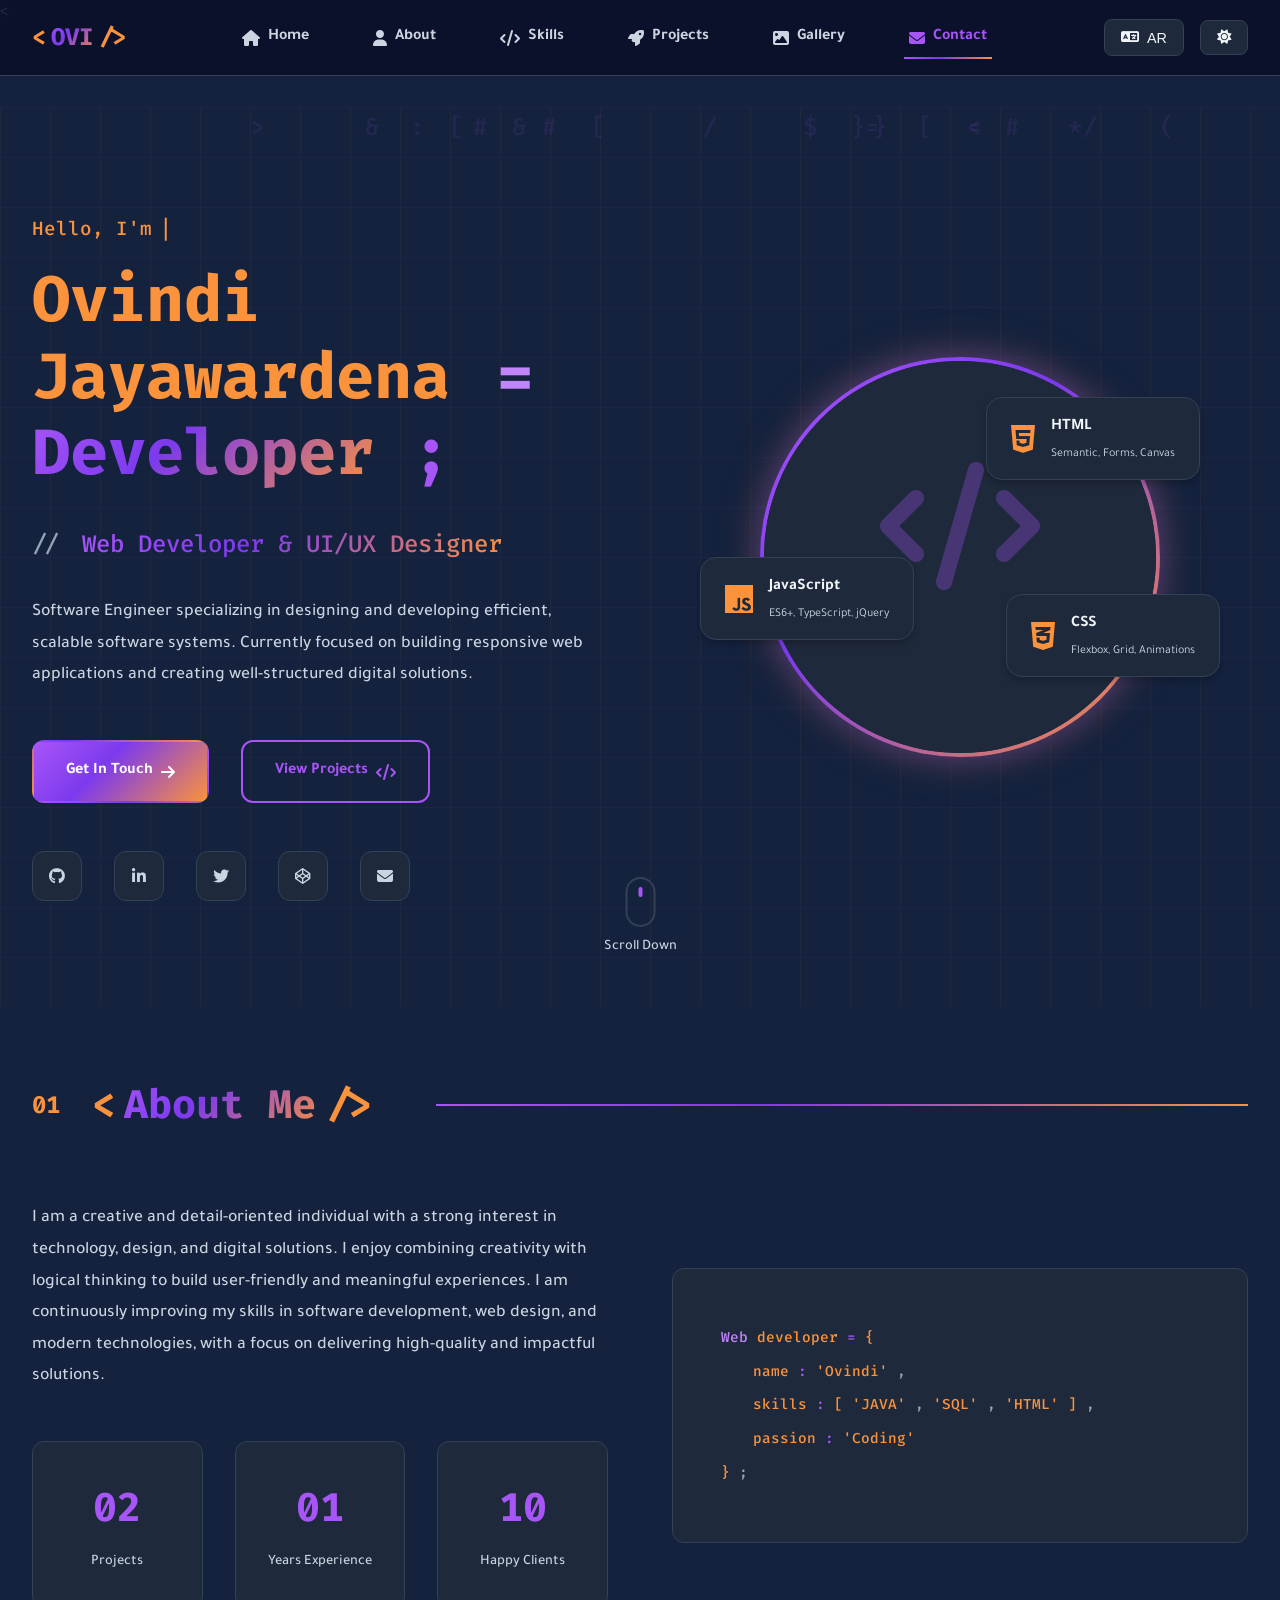
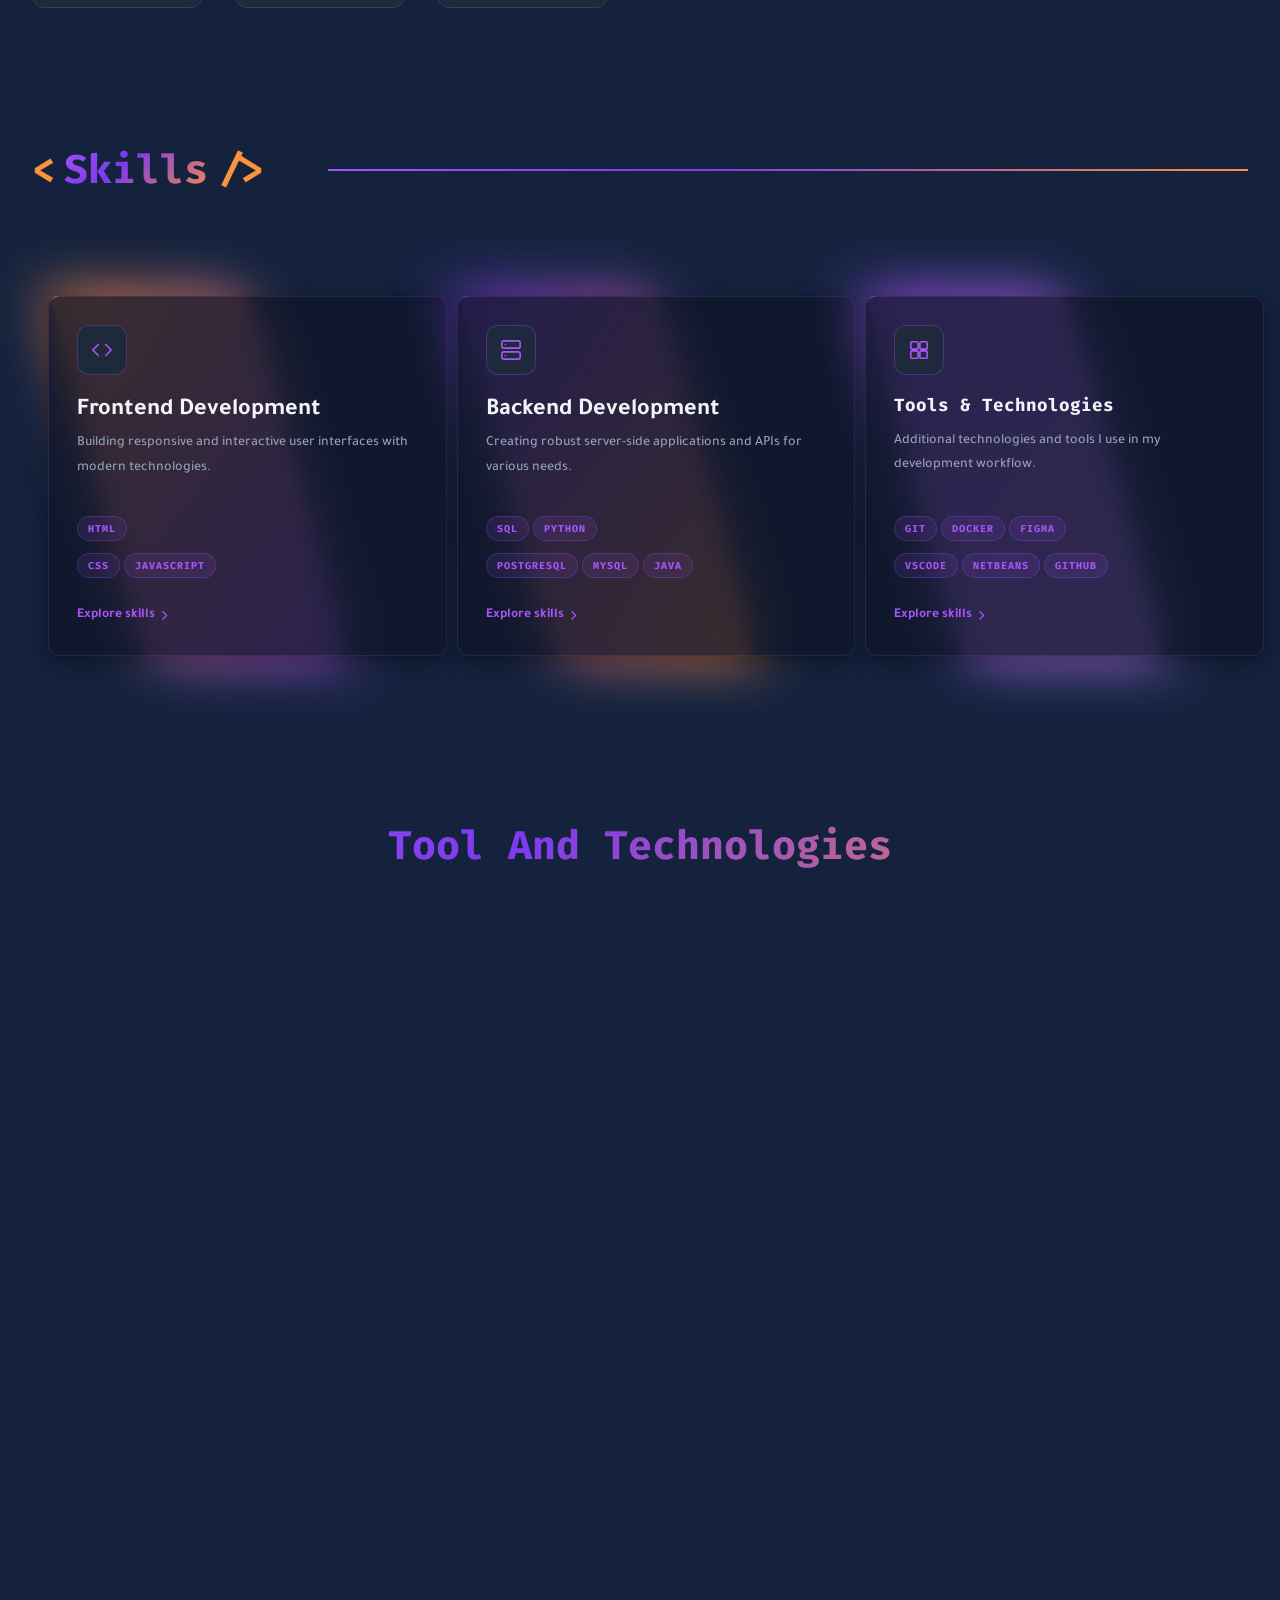
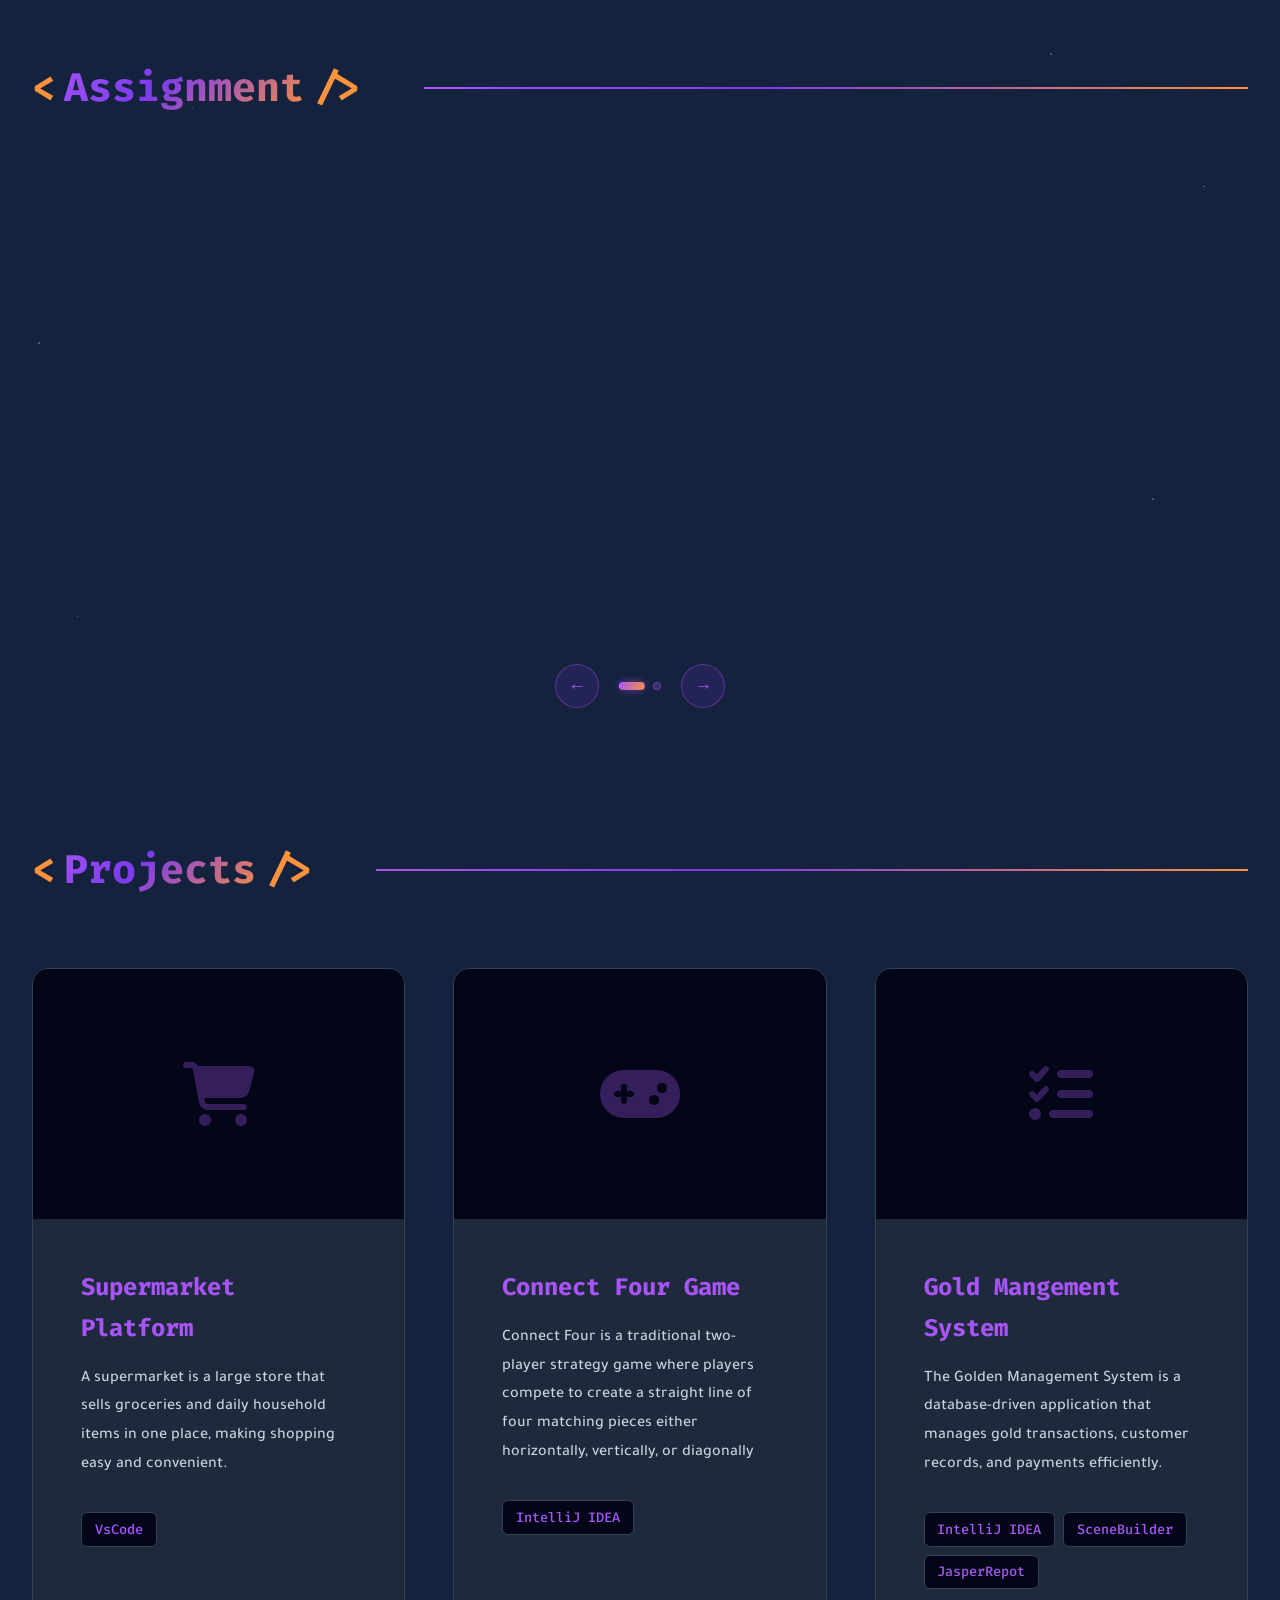
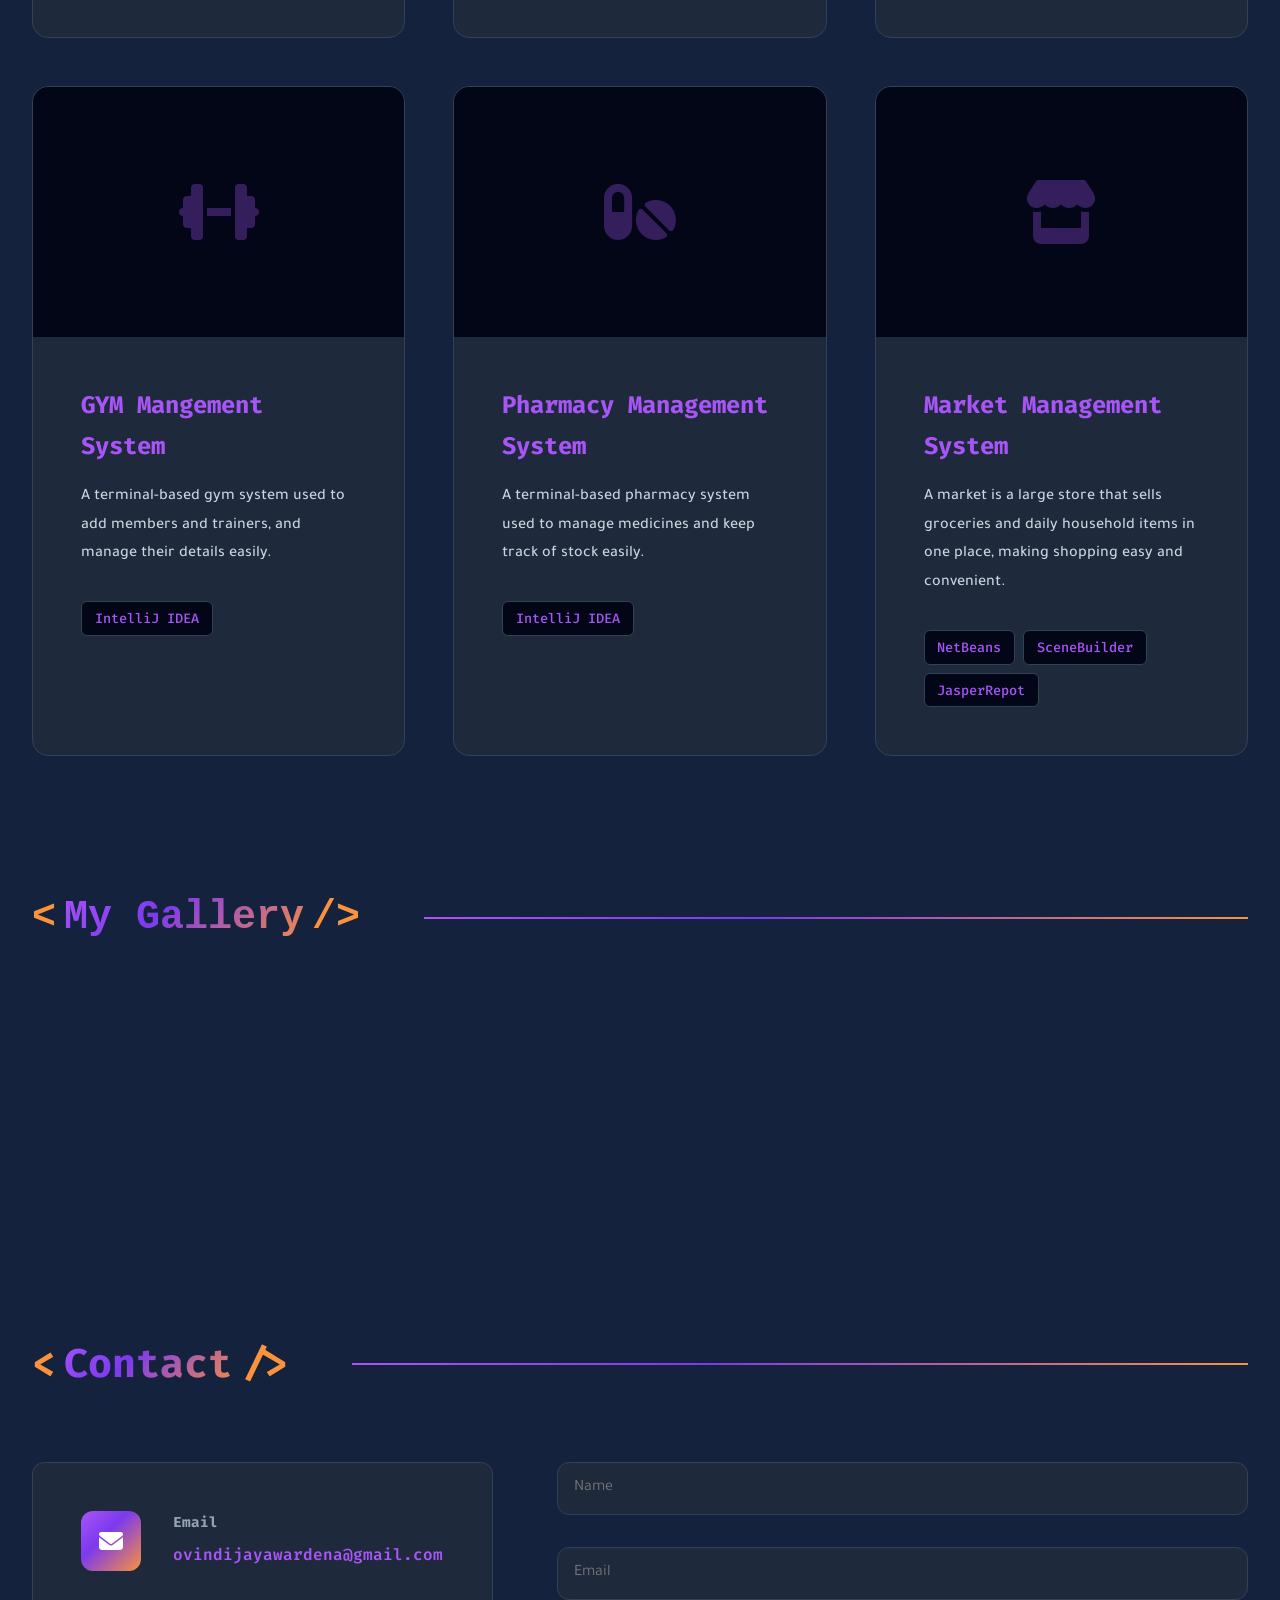
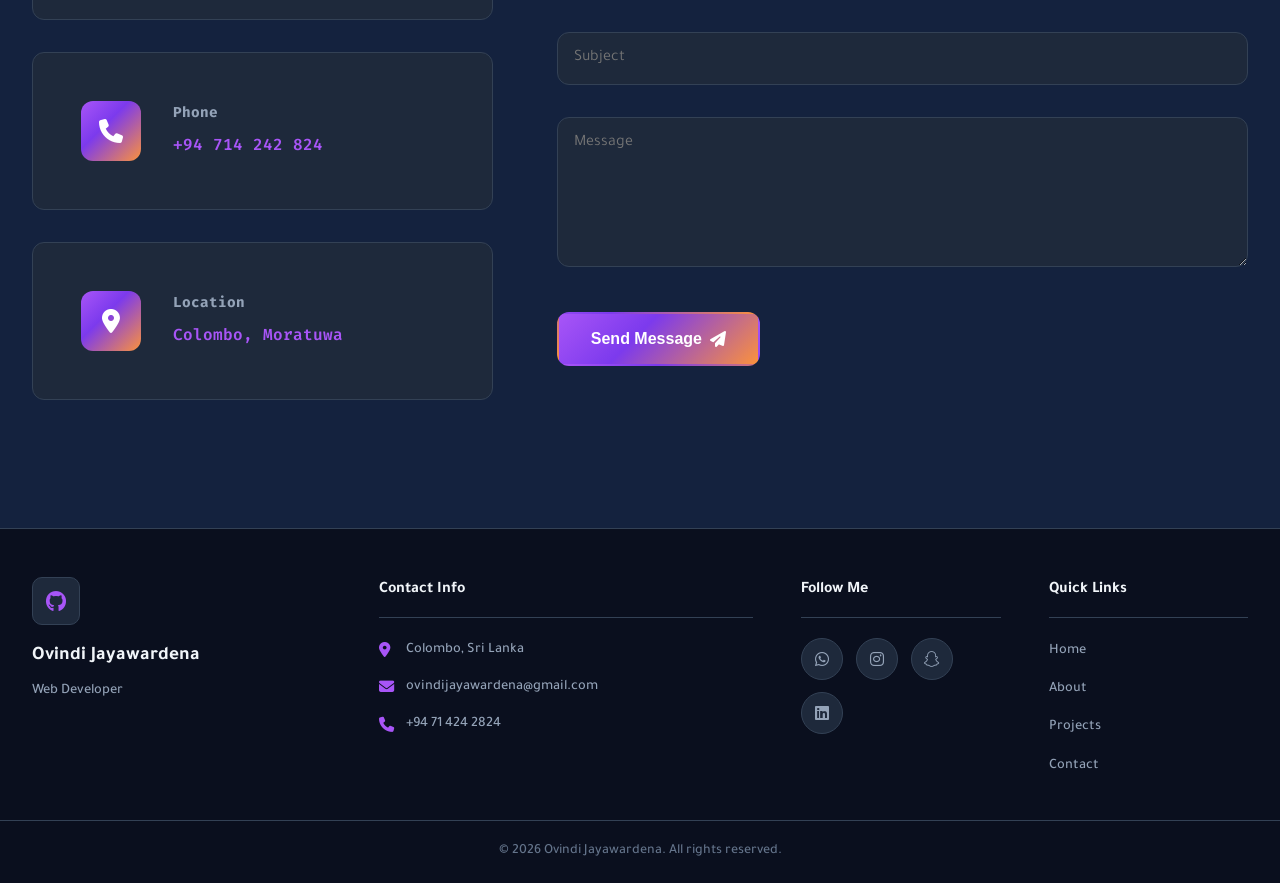
==== commit 10e744a3: "update  html" ====
--- a/index.html
+++ b/index.html
@@ -7,6 +7,7 @@
     <title> My Portfolio Web Design</title>
 
     <script src="https://cdn.jsdelivr.net/npm/@emailjs/browser@4/dist/email.min.js"></script>
+    <
 
     <script>
         // Suppress Tailwind CDN warning
@@ -30,6 +31,7 @@
     <link rel="preconnect" href="https://fonts.gstatic.com" crossorigin>
     <link href="https://fonts.googleapis.com/css2?family=Tajawal:wght@300;400;500;700;800;900&family=Fira+Code:wght@300;
     400;500;600;700&display=swap" rel="stylesheet">
+    <link href="https://unpkg.com/aos@2.3.1/dist/aos.css" rel="stylesheet">
 
 </head>
 <body class="body-main" data-theme="dark" data-lang="en" data-dir="ltr">
@@ -149,7 +151,7 @@
                     Currently focused on building responsive web applications and creating well-structured digital solutions.
                 </p>
 
-                <div class="hero-buttons">
+                <div class="hero-buttons" data-aos="fade-down-right">
                     <a href="#contact" class="btn btn-primary">
                         <span data-text-en="Get In Touch" data-text-ar="تواصل معي">Get In Touch</span>
                         <i class="fas fa-arrow-right"></i>
@@ -179,7 +181,7 @@
                 </div>
             </div>
 
-            <div class="hero-image-wrapper">
+            <div class="hero-image-wrapper" data-aos="fade-down-left">
                 <div class="hero-image-container">
                     <div class="profile-image-glow"></div>
                     <div class="profile-image-frame">
@@ -236,7 +238,7 @@
                 <div class="section-line"></div>
             </div>
 
-            <div class="about-content">
+            <div class="about-content" data-aos="fade-up">
                 <div class="about-text-wrapper">
                     <div class="about-intro">
                         <p class="about-text" data-text-en=" I am a creative and detail-oriented individual with a strong
@@ -252,24 +254,24 @@
                         </p>
                     </div>
 
-                    <div class="about-stats">
+                    <div class="about-stats" data-aos="fade-right">
                         <div class="stat-item">
                             <div class="stat-number" data-count="02">02</div>
                             <div class="stat-label" data-text-en="Projects" data-text-ar="مشروع">Projects</div>
                         </div>
-                        <div class="stat-item">
+                        <div class="stat-item" data-aos="fade-right">
                             <div class="stat-number" data-count="01">01</div>
                             <div class="stat-label" data-text-en="Years Experience" data-text-ar="سنوات خبرة">Years Experience</div>
                         </div>
-                        <div class="stat-item">
+                        <div class="stat-item" data-aos="fade-right">
                             <div class="stat-number" data-count="30">10</div>
                             <div class="stat-label" data-text-en="Happy Clients" data-text-ar="عميل سعيد">Happy Clients</div>
                         </div>
                     </div>
                 </div>
 
-                <div class="about-image-wrapper">
-                    <div class="about-image-container">
+                <div  class="about-image-wrapper" data-aos="fade-left" >
+                    <div class="about-image-container" >
                         <div class="code-block">
                             <div class="code-line">
                                 <span class="code-keyword">Web</span>
@@ -311,7 +313,7 @@
         </div>
     </section>
     <!-- Skills Section -->
-    <section id="skills" class="section skw-section">
+    <section id="skills" class="section skw-section" >
         <div class="section-container">
             <div class="section-header">
 
@@ -327,7 +329,7 @@
             <div class="skw-grid">
 
                 <!-- Card 1 -->
-                <div class="skw-box">
+                <div class="skw-box" data-aos="fade-right">
                     <span></span>
                     <div class="skw-content">
                         <div class="skw-icon">
@@ -350,7 +352,7 @@
                 </div>
 
                 <!-- Card 2 -->
-                <div class="skw-box">
+                <div class="skw-box" data-aos="fade-up">
                     <span></span>
                     <div class="skw-content">
                         <div class="skw-icon">
@@ -379,7 +381,7 @@
                 </div>
 
                 <!-- Card 3 -->
-                <div class="skw-box">
+                <div class="skw-box" data-aos="fade-left">
                     <span></span>
                     <div class="skw-content">
                         <div class="skw-icon">
@@ -421,70 +423,65 @@
             <div class="tools-grid">
 
                 <!-- Row 1 -->
-                <div class="tool-card">
+                <div class="tool-card" data-aos="flip-right">
                     <img src="https://cdn.jsdelivr.net/gh/devicons/devicon/icons/html5/html5-original.svg" alt="HTML5" />
                     <span>HTML5</span>
                 </div>
-                <div class="tool-card">
+                <div class="tool-card" data-aos="flip-right">
                     <img src="https://cdn.jsdelivr.net/gh/devicons/devicon/icons/css3/css3-original.svg" alt="CSS3" />
                     <span>CSS3</span>
                 </div>
-                <div class="tool-card">
+                <div class="tool-card" data-aos="flip-right">
                     <img src="https://cdn.jsdelivr.net/gh/devicons/devicon/icons/bootstrap/bootstrap-original.svg" alt="Bootstrap" />
                     <span>Bootstrap</span>
                 </div>
-                <div class="tool-card">
+                <div class="tool-card" data-aos="flip-right">
                     <img src="https://cdn.jsdelivr.net/gh/devicons/devicon/icons/javascript/javascript-original.svg" alt="JavaScript" />
                     <span>JavaScript</span>
                 </div>
 
-
-                <!-- Row 2 -->
-
-
                 <!-- Row 3 -->
-                <div class="tool-card">
+                <div class="tool-card" data-aos="flip-right">
                     <img src="https://cdn.jsdelivr.net/gh/devicons/devicon/icons/python/python-original.svg" alt="Python" />
                     <span>Python</span>
                 </div>
-                <div class="tool-card">
+                <div class="tool-card" data-aos="flip-right">
                     <img src="https://cdn.jsdelivr.net/gh/devicons/devicon/icons/java/java-original.svg" alt="Java" />
                     <span>Java</span>
                 </div>
-                <div class="tool-card">
+                <div class="tool-card" data-aos="flip-right">
                     <img src="https://cdn.jsdelivr.net/gh/devicons/devicon/icons/mysql/mysql-original.svg" alt="MySQL" />
                     <span>MySQL</span>
                 </div>
 
-
                 <!-- Row 4 -->
-                <div class="tool-card">
+                <div class="tool-card" data-aos="flip-right">
                     <img src="https://cdn.jsdelivr.net/gh/devicons/devicon/icons/postgresql/postgresql-original.svg" alt="PostgreSQL" />
                     <span>PostgreSQL</span>
                 </div>
-                <div class="tool-card">
+                <div class="tool-card" data-aos="flip-right">
                     <img src="https://cdn.jsdelivr.net/gh/devicons/devicon/icons/git/git-original.svg" alt="Git" />
                     <span>Git</span>
                 </div>
-                <div class="tool-card">
+                <div class="tool-card" data-aos="flip-right">
                     <img src="https://cdn.jsdelivr.net/gh/devicons/devicon/icons/github/github-original.svg" alt="GitHub" class="icon-dark" />
                     <span>GitHub</span>
                 </div>
 
-                <!-- Row 5 (New) -->
-                <div class="tool-card">
+                <!-- Row 5 -->
+                <div class="tool-card" data-aos="flip-right">
                     <img src="https://cdn.jsdelivr.net/gh/devicons/devicon/icons/figma/figma-original.svg" alt="Figma" />
                     <span>Figma</span>
                 </div>
-                <div class="tool-card">
+                <div class="tool-card" data-aos="flip-right">
                     <img src="https://cdn.jsdelivr.net/gh/devicons/devicon/icons/netbeans/netbeans-original.svg" alt="NetBeans" />
                     <span>NetBeans</span>
                 </div>
-                <div class="tool-card">
+                <div class="tool-card" data-aos="flip-right">
                     <img src="https://cdn.jsdelivr.net/gh/devicons/devicon/icons/vscode/vscode-original.svg" alt="VS Code" />
                     <span>VS Code</span>
                 </div>
-                <div class="tool-card">
+                <div class="tool-card" data-aos="flip-right">
                     <img src="https://cdn.jsdelivr.net/gh/devicons/devicon/icons/intellij/intellij-original.svg" alt="IntelliJ IDEA" />
                     <span>IntelliJ IDEA</span>
                 </div>
@@ -515,10 +512,10 @@
                     <div class="star" style="width:2px;height:2px;top:45%;left:3%"></div>
                     <div class="star" style="width:1px;height:1px;top:15%;left:15%"></div>
 
-                    <div class="gc-track" id="track">
+                    <div class="gc-track" id="track" data-aos="flip-up">
 
                         <!-- Card 1 -->
-                        <div class="gc-card active" data-i="0">
+                        <div class="gc-card active" data-i="0" >
                             <div class="corner-tl"></div>
                             <div class="corner-br"></div>
                             <div class="gc-card-inner">
@@ -593,7 +590,7 @@
         </div>
         <div class="projects-grid">
             <!-- Supermarket Project -->
-            <div class="project-card">
+            <div class="project-card" data-aos="fade-up">
                 <div class="project-image">
                     <div class="project-overlay">
                         <div class="project-links">
@@ -627,7 +624,7 @@
             </div>
 
             <!-- Connect Four Game -->
-            <div class="project-card">
+            <div class="project-card" data-aos="fade-up">
                 <div class="project-image">
                     <div class="project-overlay">
                         <div class="project-links">
@@ -657,7 +654,7 @@
             </div>
 
             <!-- Gold Management System -->
-            <div class="project-card">
+            <div class="project-card" data-aos="fade-up">
                 <div class="project-image">
                     <div class="project-overlay">
                         <div class="project-links">
@@ -691,7 +688,7 @@
             </div>
 
             <!-- GYM Management System -->
-            <div class="project-card">
+            <div class="project-card" data-aos="fade-up">
                 <div class="project-image">
                     <div class="project-overlay">
                         <div class="project-links">
@@ -723,7 +720,7 @@
             </div>
 
             <!-- Pharmacy Management System -->
-            <div class="project-card">
+            <div class="project-card" data-aos="fade-up">
                 <div class="project-image">
                     <div class="project-overlay">
                         <div class="project-links">
@@ -755,7 +752,7 @@
             </div>
 
             <!-- market Project -->
-            <div class="project-card">
+            <div class="project-card" data-aos="fade-up">
                 <div class="project-image">
                     <div class="project-overlay">
                         <div class="project-links">
@@ -798,7 +795,7 @@
 </section>
 
    <!-- Gallery SECTION-->
-    <section id="gallery" class="section projects-section">
+    <section id="gallery" class="section projects-section" >
         <div class="section-container">
             <div class="section-header">
                 <h2 class="section-title">
@@ -811,21 +808,21 @@
 
 
             <div class="gallery">
-                <figure>
+                <figure data-aos="flip-down">
                     <img src="gallry/1.jpg" alt="Campus">
                     <figcaption>
                         <h3>Campus </h3>
                         <p>Making memories in between assignments</p>
                     </figcaption>
                 </figure>
-                <figure>
+                <figure data-aos="flip-down">
                     <img src="gallry/8.JPG" alt="Bach">
                     <figcaption>
                         <h3>Panadura</h3>
                         <p>Most memoriful places</p>
                     </figcaption>
                 </figure>
-                <figure>
+                <figure data-aos="flip-down">
                     <img src="gallry/7.jpg" alt="School">
                     <figcaption>
                         <h3>School fridens</h3>
@@ -833,7 +830,7 @@
                     </figcaption>
                 </figure>
 
-                <figure>
+                <figure data-aos="flip-down">
                     <img src="gallry/4.jpg" alt="me">
                     <figcaption>
                         <h3>Me</h3>
@@ -841,21 +838,21 @@
                     </figcaption>
                 </figure>
 
-                <figure>
+                <figure data-aos="flip-down">
                     <img src="gallry/15.jpg" alt="First Group Activity">
                     <figcaption>
                         <h3>First Group Activity</h3>
                         <p>First Group Activity memories new friends.</p>
                     </figcaption>
                 </figure>
-                <figure>
+                <figure data-aos="flip-down">
                     <img src="gallry/11.jpg" alt="Office">
                     <figcaption>
                         <h3>Free time</h3>
                         <p>Not just friends… we’re a whole vibe.</p>
                     </figcaption>
                 </figure>
-                <figure>
+                <figure data-aos="flip-down">
                     <img src="gallry/5.jpg" alt="ME">
                     <figcaption>
                         <h3>Campus life</h3>
@@ -863,7 +860,7 @@
                     </figcaption>
                 </figure>
 
-                <figure>
+                <figure data-aos="flip-down">
                     <img src="gallry/17.jpg" alt="CoCoBeach">
                     <figcaption>
                         <h3>CoCoBeach</h3>
@@ -871,14 +868,14 @@
                     </figcaption>
                 </figure>
 
-                <figure>
+                <figure  data-aos="flip-down">
                     <img src="gallry/18.jpg" alt="Flower">
                     <figcaption>
                         <h3>Flower</h3>
                         <p>Sri Lanka national flower.</p>
                     </figcaption>
                 </figure>
-                <figure>
+                <figure data-aos="flip-down">
                     <img src="gallry/10.jpg" alt="Mountains">
                     <figcaption>
                         <h3>Mountains</h3>
@@ -886,21 +883,21 @@
                     </figcaption>
                 </figure>
 
-                <figure>
+                <figure data-aos="flip-down">
                     <img src="gallry/12.jpg" alt="At Night">
                     <figcaption>
                         <h3>At Night </h3>
                         <p>Crzy night with Family.</p>
                     </figcaption>
                 </figure>
-                <figure>
+                <figure data-aos="flip-down">
                     <img src="gallry/13.jpg" alt="Mountains">
                     <figcaption>
                         <h3>Mero </h3>
                         <p>Mero photo.</p>
                     </figcaption>
                 </figure>
-                <figure>
+                <figure data-aos="flip-down">
                     <img src="gallry/14.jpg" alt="Frist sem">
                     <figcaption>
                         <h3>Frist sem</h3>
@@ -932,17 +929,17 @@
 
             <div class="contact-content">
                 <div class="contact-info">
-                    <div class="contact-item">
+                    <div class="contact-item" data-aos="zoom-in-right">
                         <div class="contact-icon">
                             <i class="fas fa-envelope"></i>
                         </div>
-                        <div class="contact-details">
+                        <div class="contact-details" >
                             <h4 class="contact-label" data-text-en="Email" data-text-ar="البريد الإلكتروني">Email</h4>
                             <a href="mailto:ovindijayawardena@gmail.com" class="contact-value">ovindijayawardena@gmail.com</a>
                         </div>
                     </div>
 
-                    <div class="contact-item">
+                    <div class="contact-item" data-aos="zoom-in-right">
                         <div class="contact-icon">
                             <i class="fas fa-phone"></i>
                         </div>
@@ -952,7 +949,7 @@
                         </div>
                     </div>
 
-                    <div class="contact-item">
+                    <div class="contact-item" data-aos="zoom-in-right">
                         <div class="contact-icon">
                             <i class="fas fa-map-marker-alt"></i>
                         </div>
@@ -963,26 +960,29 @@
                     </div>
                 </div>
 
-                <form class="contact-form" id="contactForm">
-                    <div class="form-group">
-                        <input type="text" class="form-input" placeholder="Name" data-placeholder-en="Name" data-placeholder-ar="الاسم" required>
-                    </div>
-                    <div class="form-group">
-                        <input type="email" class="form-input" placeholder="Email" data-placeholder-en="Email" data-placeholder-ar="البريد الإلكتروني" required>
-                    </div>
-                    <div class="form-group">
-                        <input type="text" class="form-input" placeholder="Subject" data-placeholder-en="Subject" data-placeholder-ar="الموضوع" required>
-                    </div>
-                    <div class="form-group">
-                        <textarea class="form-input form-textarea" rows="5" placeholder="Message" data-placeholder-en="Message" data-placeholder-ar="الرسالة" required></textarea>
+                <form class="contact-form" id="contactForm" >
+                    <div class="form-group"  data-aos="zoom-in-left">
+                        <input type="text" name="from_name" class="form-input" placeholder="Name" data-placeholder-en="Name" data-placeholder-ar="الاسم" required>
+                    </div>
+                    <div class="form-group" data-aos="zoom-in-left">
+                        <input type="email" name="from_email" class="form-input" placeholder="Email" data-placeholder-en="Email" data-placeholder-ar="البريد الإلكتروني" required>
+                    </div>
+                    <div class="form-group" data-aos="zoom-in-left">
+                        <input type="text" name="subject" class="form-input" placeholder="Subject" data-placeholder-en="Subject" data-placeholder-ar="الموضوع" required>
+                    </div>
+                    <div class="form-group" data-aos="zoom-in-left">
+                        <textarea name="message" class="form-input form-textarea" rows="5" placeholder="Message" data-placeholder-en="Message" data-placeholder-ar="الرسالة" required></textarea>
                     </div>
                     <button type="submit" class="btn btn-primary btn-submit">
                         <span data-text-en="Send Message" data-text-ar="إرسال الرسالة">Send Message</span>
                         <i class="fas fa-paper-plane"></i>
                     </button>
                 </form>
-            </div>
-        </div>
+
+            </div>
+        </div>
+
+
     </section>
 </main>
 
@@ -1063,21 +1063,10 @@
     </div>
 </footer>
 
-<!--&lt;!&ndash;typed js&ndash;&gt;-->
-<script src="https://unpkg.com/typed.js@2.1.0/dist/typed.umd.js"></script>
-<script src="https://unpkg.com/aos@2.3.1/dist/aos.js"></script>
-<script src="https://smtpjs.com/v3/smtp.js"></script>
-<script>
-    AOS.init();
-</script>
-<!--&lt;!&ndash;main js&ndash;&gt;-->
-<script src="js/javaScript.js"></script>
-
-<!-- Scripts -->
-<script src="https://cdnjs.cloudflare.com/ajax/libs/animejs/3.2.1/anime.min.js"></script>
-<!-- Motion One loaded dynamically -->
-<script src="js/animations.js"></script>
-<script src="js/main.js"></script>
+
+
+
+
 
 <script>
     const cards = document.querySelectorAll('.gc-card');
@@ -1101,20 +1090,53 @@
         if (t !== cur) go(t, t > cur ? 1 : -1);
     });
 </script>
-<script src="https://unpkg.com/typed.js@2.1.0/dist/typed.umd.js"></script>
+
+
 <script src="https://unpkg.com/aos@2.3.1/dist/aos.js"></script>
-<script src="https://smtpjs.com/v3/smtp.js"></script>
 <script>
     AOS.init();
 </script>
 
+<script>
+    emailjs.init("J66yuE0_jIWzxRnid");
+
+    document.getElementById("contactForm").addEventListener("submit", function (e) {
+        e.preventDefault();
+
+        const btn = this.querySelector(".btn-submit");
+        const span = btn.querySelector("span");
+
+        btn.disabled = true;
+        span.textContent = "Sending...";
+
+        const templateParams = {
+            from_name: this.querySelector('[name="from_name"]').value,
+            from_email: this.querySelector('[name="from_email"]').value,
+            subject: this.querySelector('[name="subject"]').value,
+            message: this.querySelector('[name="message"]').value,
+            to_email: "ovindijayawardena@gmail.com"
+        };
+
+        emailjs.send("service_zbr2gqr", "template_wablaw2", templateParams)
+            .then(() => {
+                span.textContent = "Sent! ✓";
+                btn.style.background = "#22c55e";
+                this.reset();
+
+                setTimeout(() => {
+                    btn.disabled = false;
+                    span.textContent = "Send Message";
+                    btn.style.background = "";
+                }, 3000);
+            })
+            .catch((err) => {
+                console.error("EmailJS Error:", err);
+                span.textContent = "Failed. Try again.";
+                btn.disabled = false;
+            });
+    });
+</script>
 <script src="js/javaScript.js"></script>
-
-<!-- Scripts -->
-<script src="https://cdnjs.cloudflare.com/ajax/libs/animejs/3.2.1/anime.min.js"></script>
-<!-- Motion One loaded dynamically -->
-<script src="js/animations.js"></script>
-<script src="js/main.js"></script>
 
 </body>
 </html>
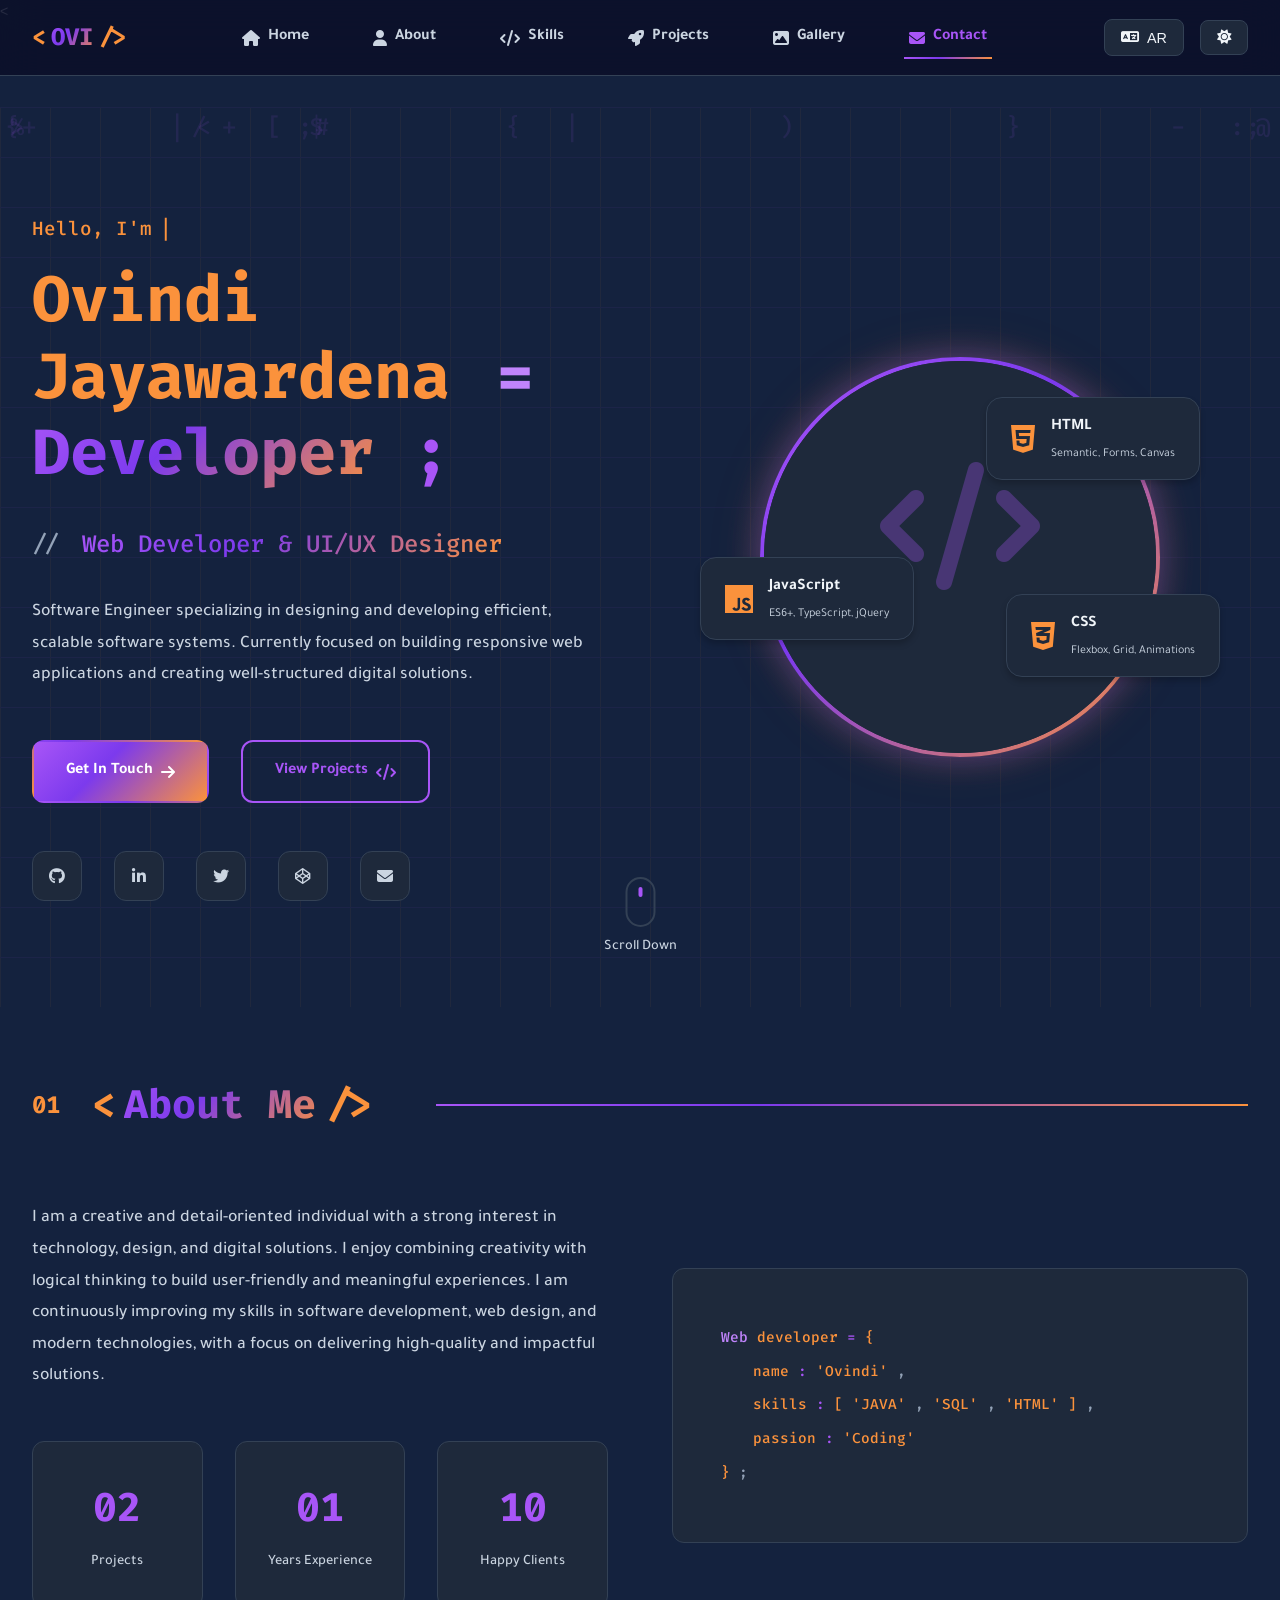
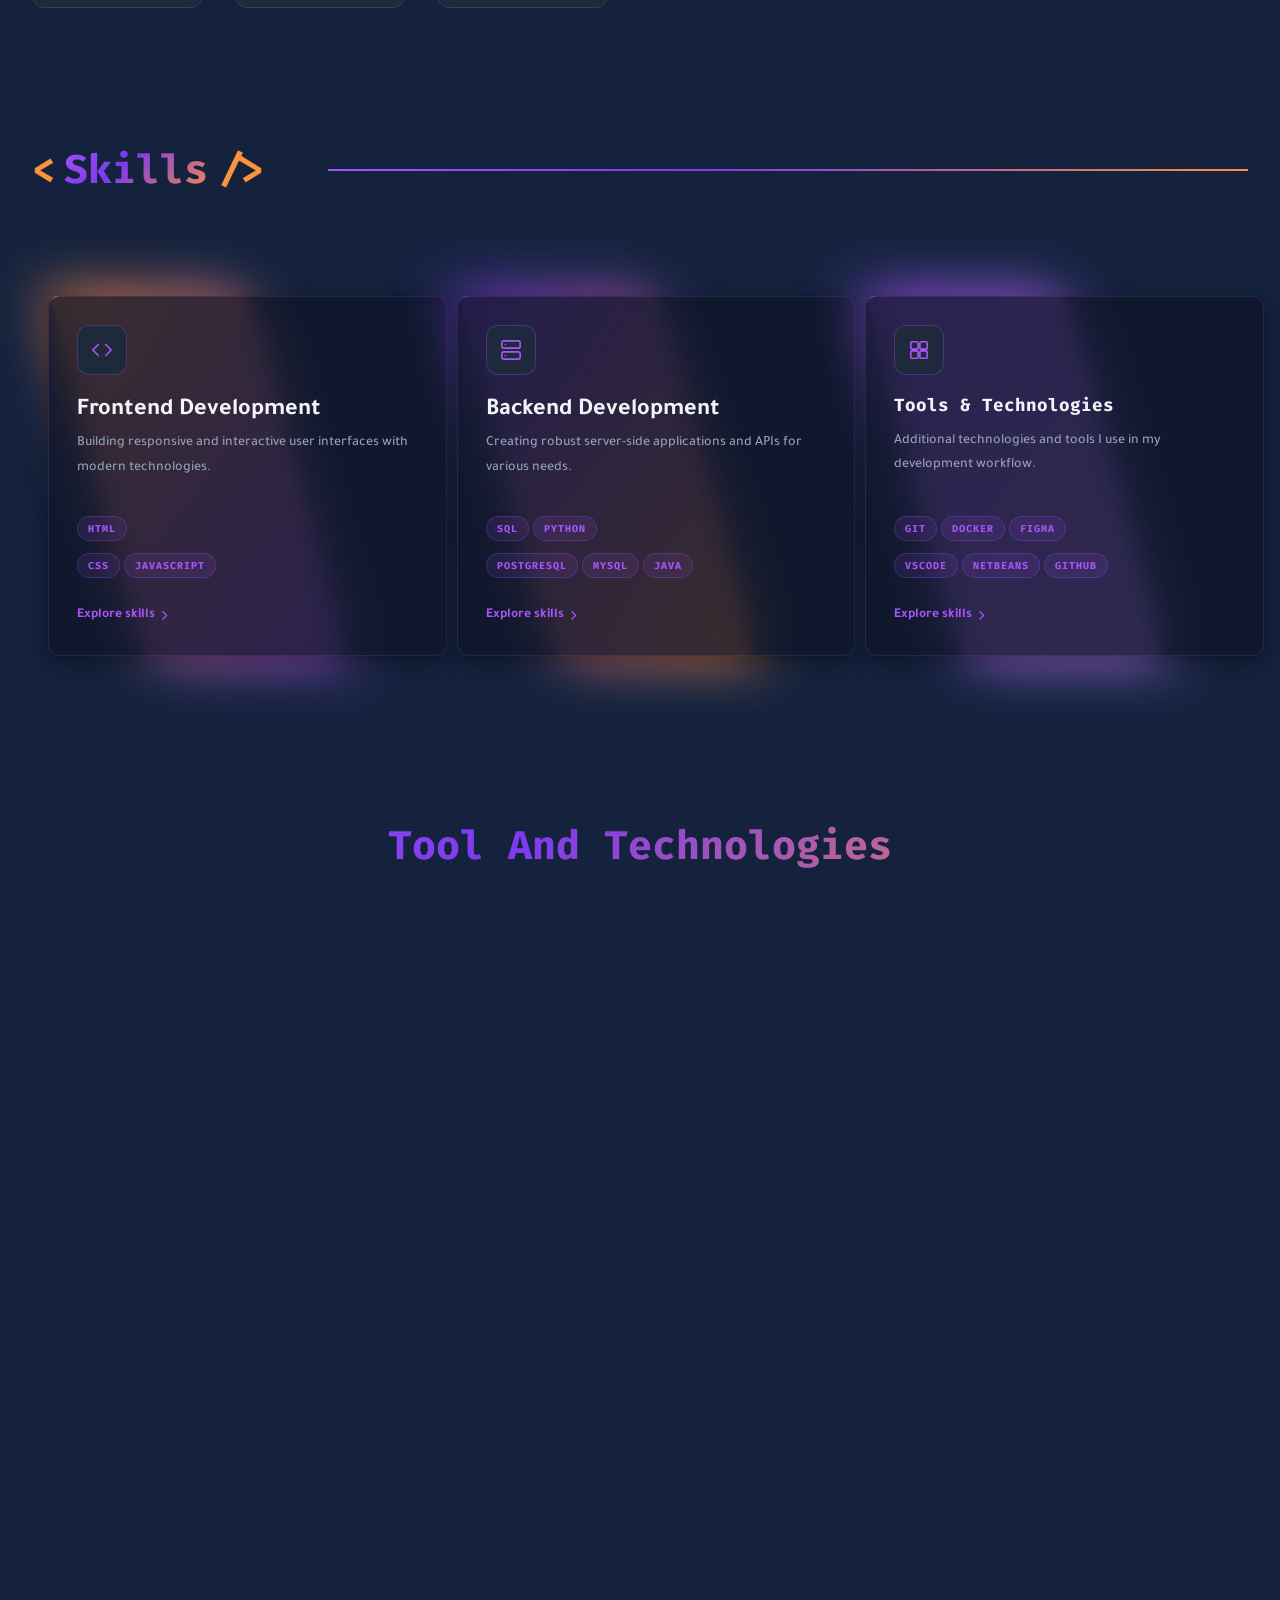
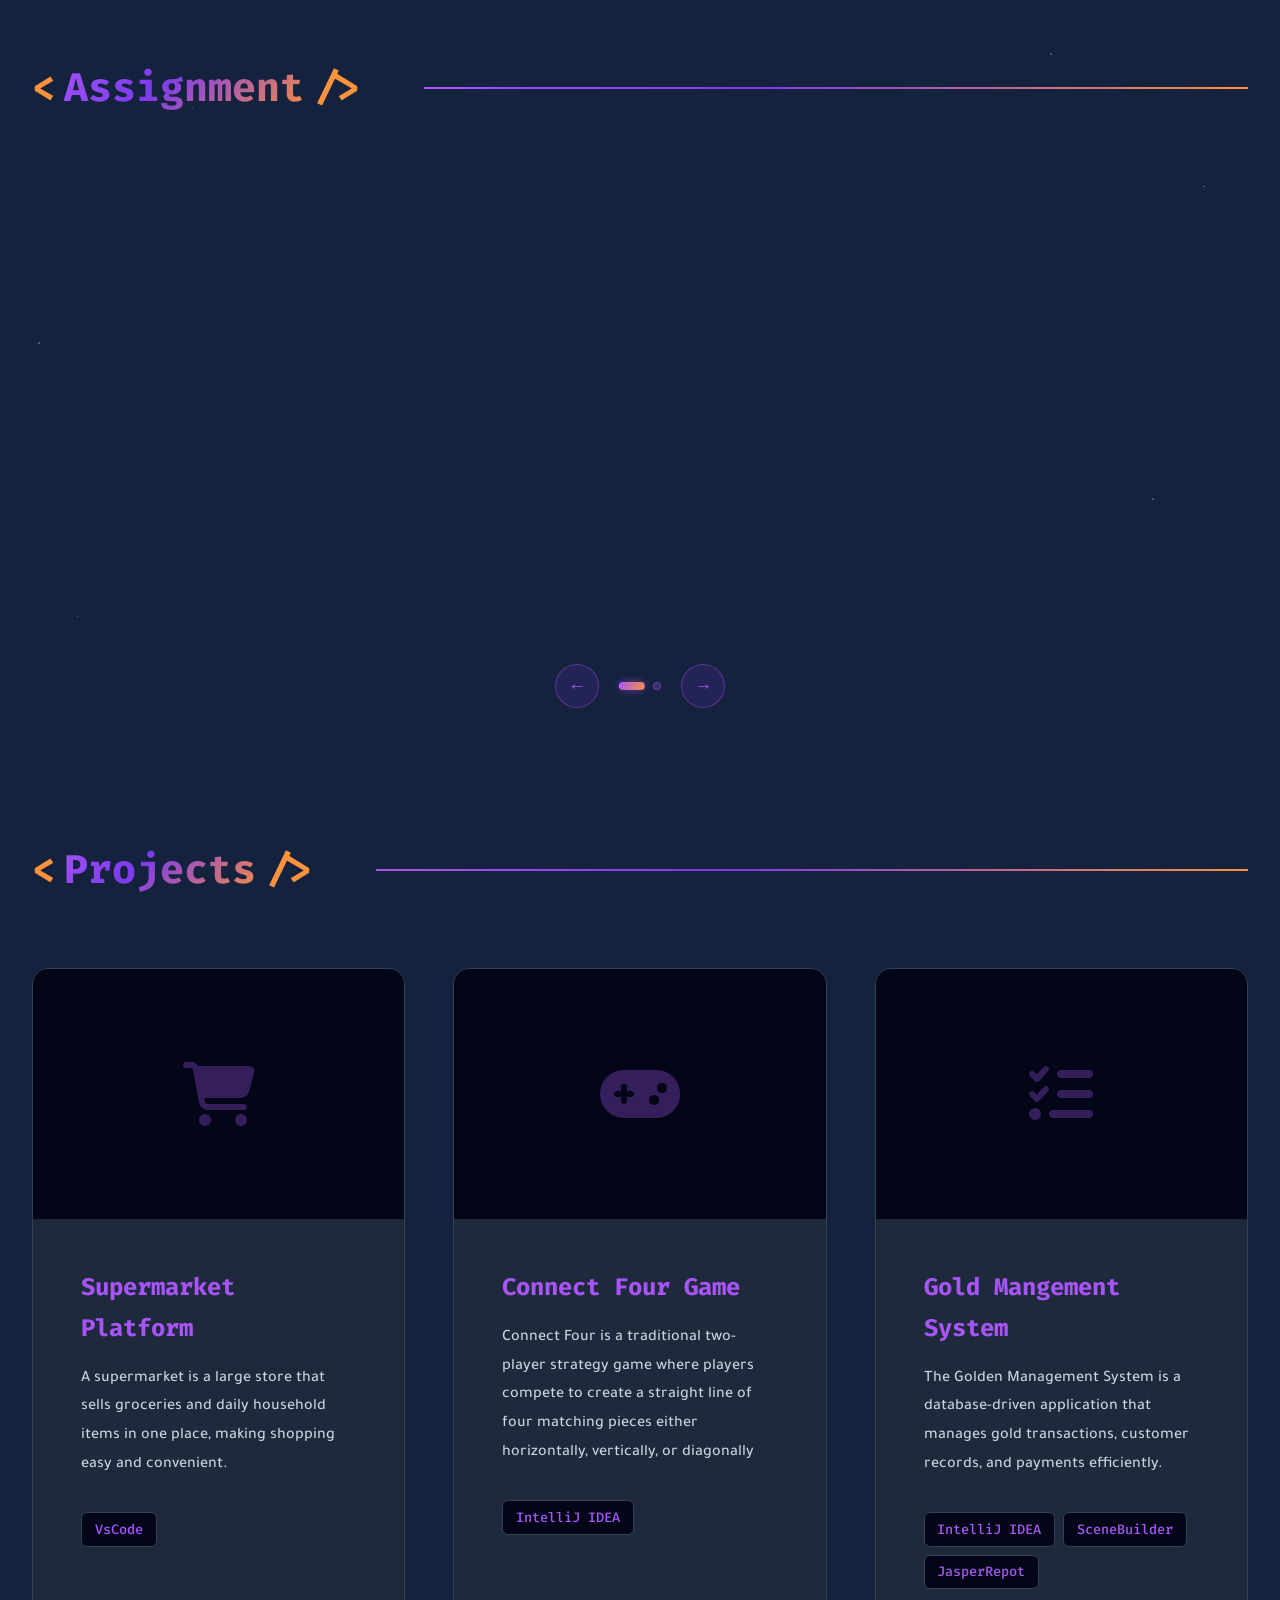
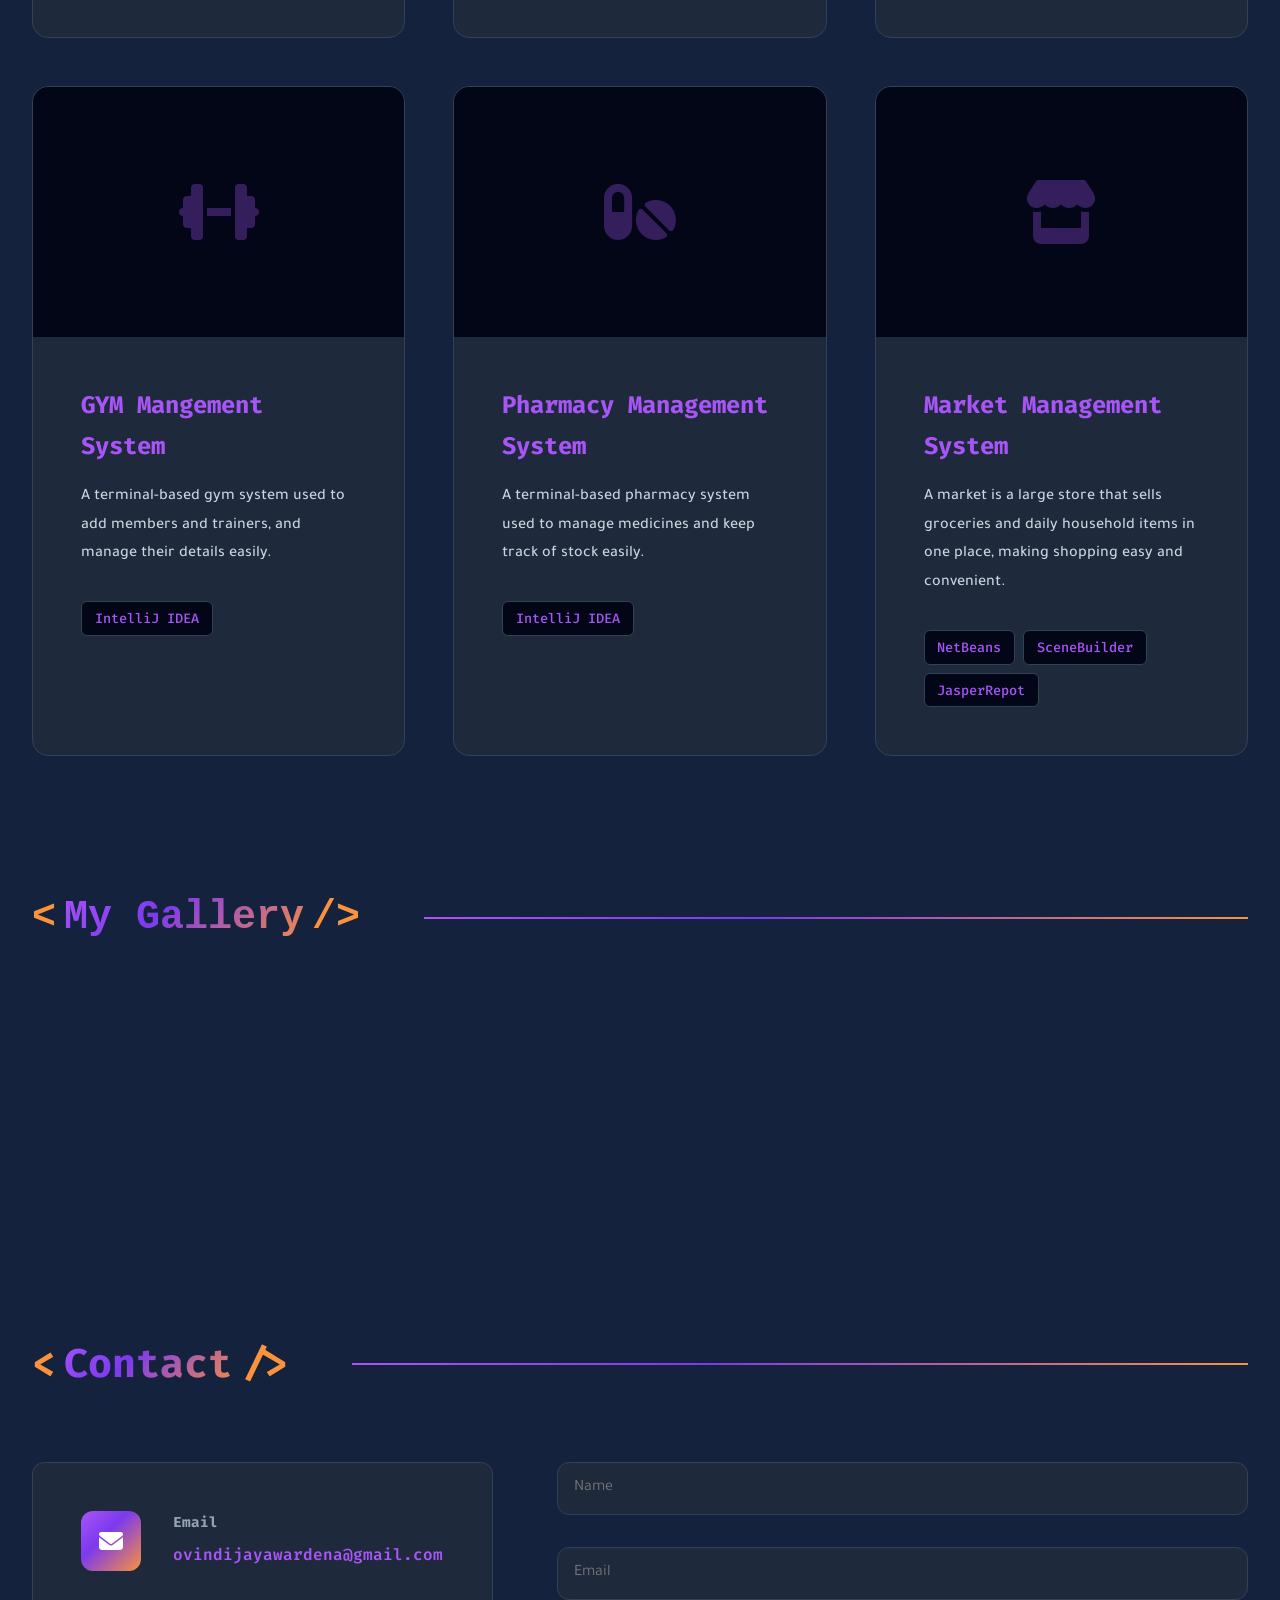
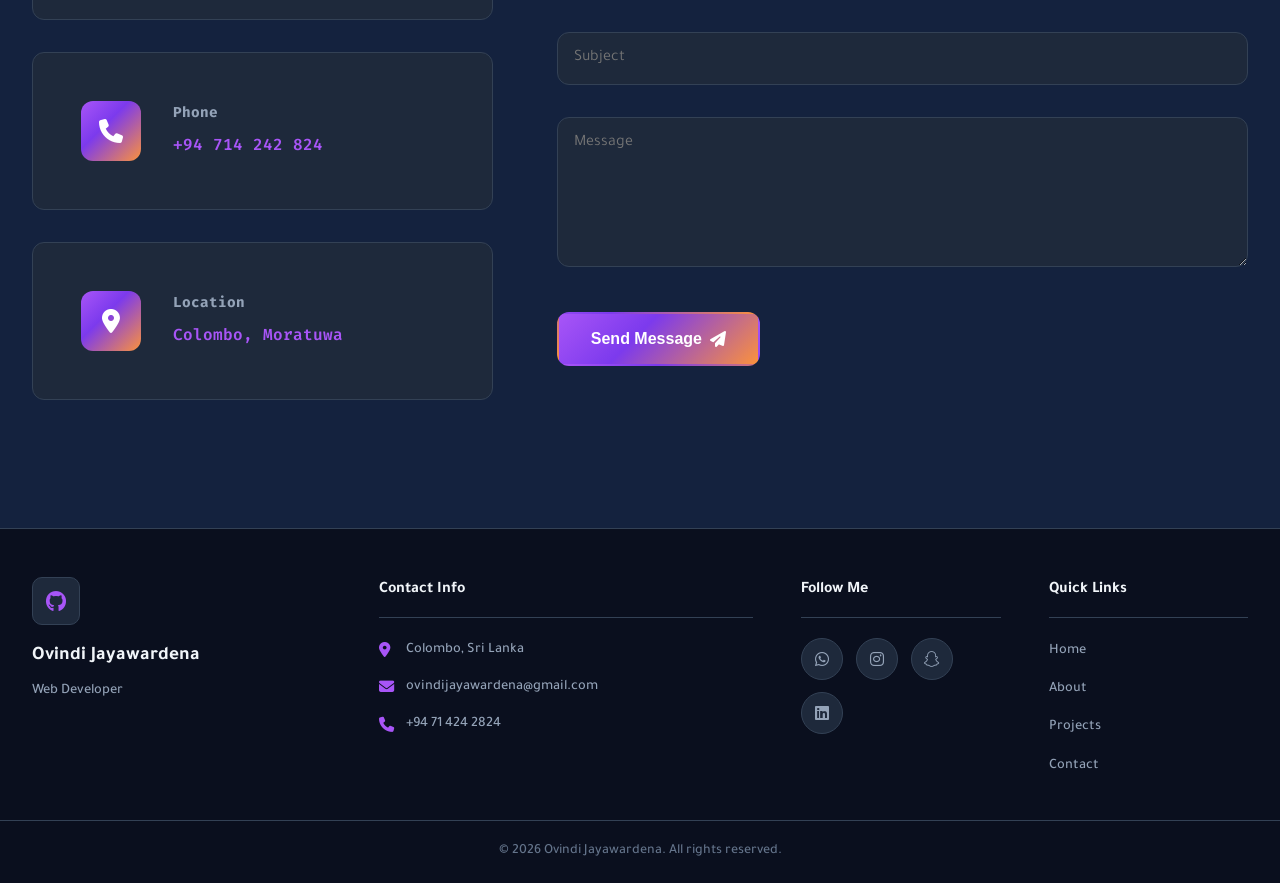
==== commit 38251dfd: "update  html  gallery" ====
--- a/index.html
+++ b/index.html
@@ -809,7 +809,7 @@
 
             <div class="gallery">
                 <figure data-aos="flip-down">
-                    <img src="gallry/1.jpg" alt="Campus">
+                    <img src="gallry/1.JPG" alt="Campus">
                     <figcaption>
                         <h3>Campus </h3>
                         <p>Making memories in between assignments</p>
@@ -823,7 +823,7 @@
                     </figcaption>
                 </figure>
                 <figure data-aos="flip-down">
-                    <img src="gallry/7.jpg" alt="School">
+                    <img src="gallry/7.JPG" alt="School">
                     <figcaption>
                         <h3>School fridens</h3>
                         <p> Day with crazy school friends .</p>
@@ -831,7 +831,7 @@
                 </figure>
 
                 <figure data-aos="flip-down">
-                    <img src="gallry/4.jpg" alt="me">
+                    <img src="gallry/4.JPG" alt="me">
                     <figcaption>
                         <h3>Me</h3>
                         <p>Crazy time </p>
@@ -839,21 +839,21 @@
                 </figure>
 
                 <figure data-aos="flip-down">
-                    <img src="gallry/15.jpg" alt="First Group Activity">
+                    <img src="gallry/15.JPG" alt="First Group Activity">
                     <figcaption>
                         <h3>First Group Activity</h3>
                         <p>First Group Activity memories new friends.</p>
                     </figcaption>
                 </figure>
                 <figure data-aos="flip-down">
-                    <img src="gallry/11.jpg" alt="Office">
+                    <img src="gallry/11.JPG" alt="Office">
                     <figcaption>
                         <h3>Free time</h3>
                         <p>Not just friends… we’re a whole vibe.</p>
                     </figcaption>
                 </figure>
                 <figure data-aos="flip-down">
-                    <img src="gallry/5.jpg" alt="ME">
+                    <img src="gallry/5.JPG" alt="ME">
                     <figcaption>
                         <h3>Campus life</h3>
                         <p>Campus memo</p>
@@ -861,7 +861,7 @@
                 </figure>
 
                 <figure data-aos="flip-down">
-                    <img src="gallry/17.jpg" alt="CoCoBeach">
+                    <img src="gallry/17.JPG" alt="CoCoBeach">
                     <figcaption>
                         <h3>CoCoBeach</h3>
                         <p>CoCoBeach.</p>
@@ -869,14 +869,14 @@
                 </figure>
 
                 <figure  data-aos="flip-down">
-                    <img src="gallry/18.jpg" alt="Flower">
+                    <img src="gallry/18.JPG" alt="Flower">
                     <figcaption>
                         <h3>Flower</h3>
                         <p>Sri Lanka national flower.</p>
                     </figcaption>
                 </figure>
                 <figure data-aos="flip-down">
-                    <img src="gallry/10.jpg" alt="Mountains">
+                    <img src="gallry/10.JPG" alt="Mountains">
                     <figcaption>
                         <h3>Mountains</h3>
                         <p>Lorem ipsum dolor sit amet consectetur adipisicing elit.</p>
@@ -884,21 +884,21 @@
                 </figure>
 
                 <figure data-aos="flip-down">
-                    <img src="gallry/12.jpg" alt="At Night">
+                    <img src="gallry/12.JPG" alt="At Night">
                     <figcaption>
                         <h3>At Night </h3>
                         <p>Crzy night with Family.</p>
                     </figcaption>
                 </figure>
                 <figure data-aos="flip-down">
-                    <img src="gallry/13.jpg" alt="Mountains">
+                    <img src="gallry/13.JPG" alt="Mountains">
                     <figcaption>
                         <h3>Mero </h3>
                         <p>Mero photo.</p>
                     </figcaption>
                 </figure>
                 <figure data-aos="flip-down">
-                    <img src="gallry/14.jpg" alt="Frist sem">
+                    <img src="gallry/14.JPG" alt="Frist sem">
                     <figcaption>
                         <h3>Frist sem</h3>
                         <p>Frist sem</p>
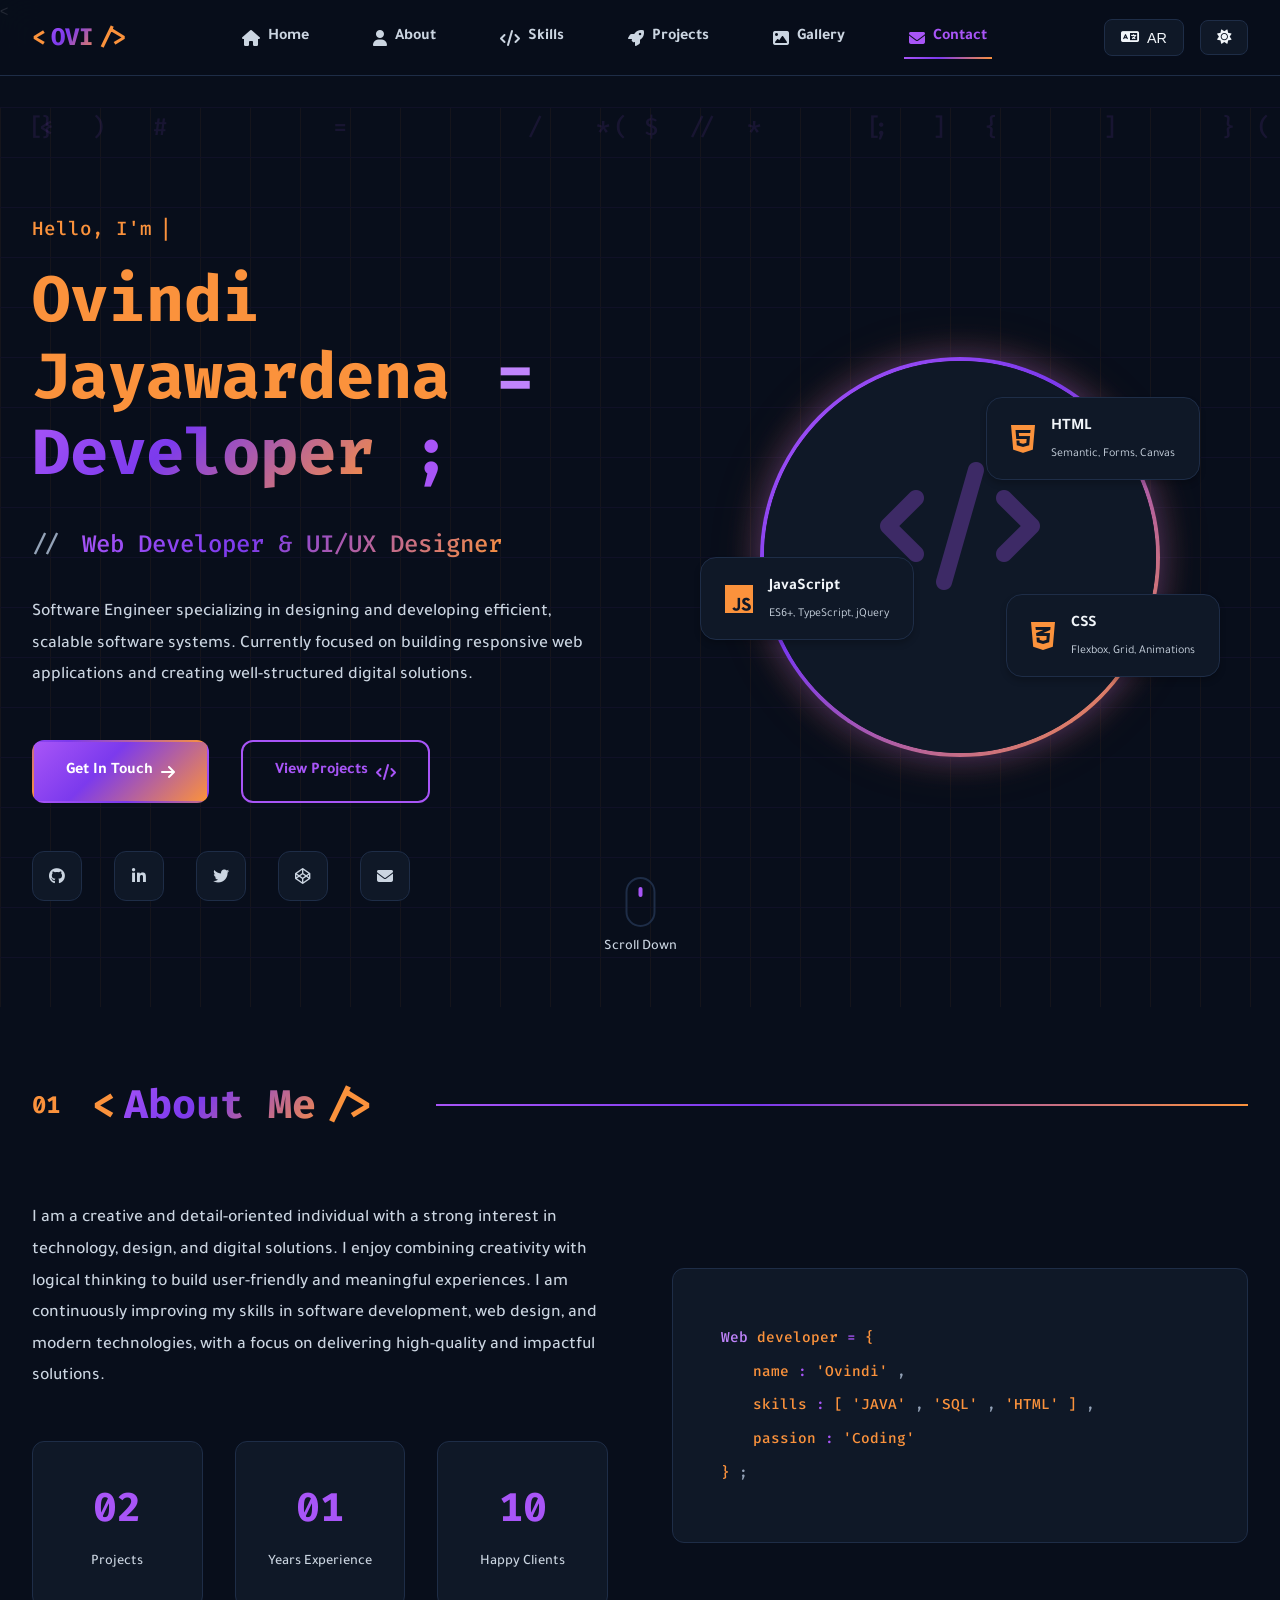
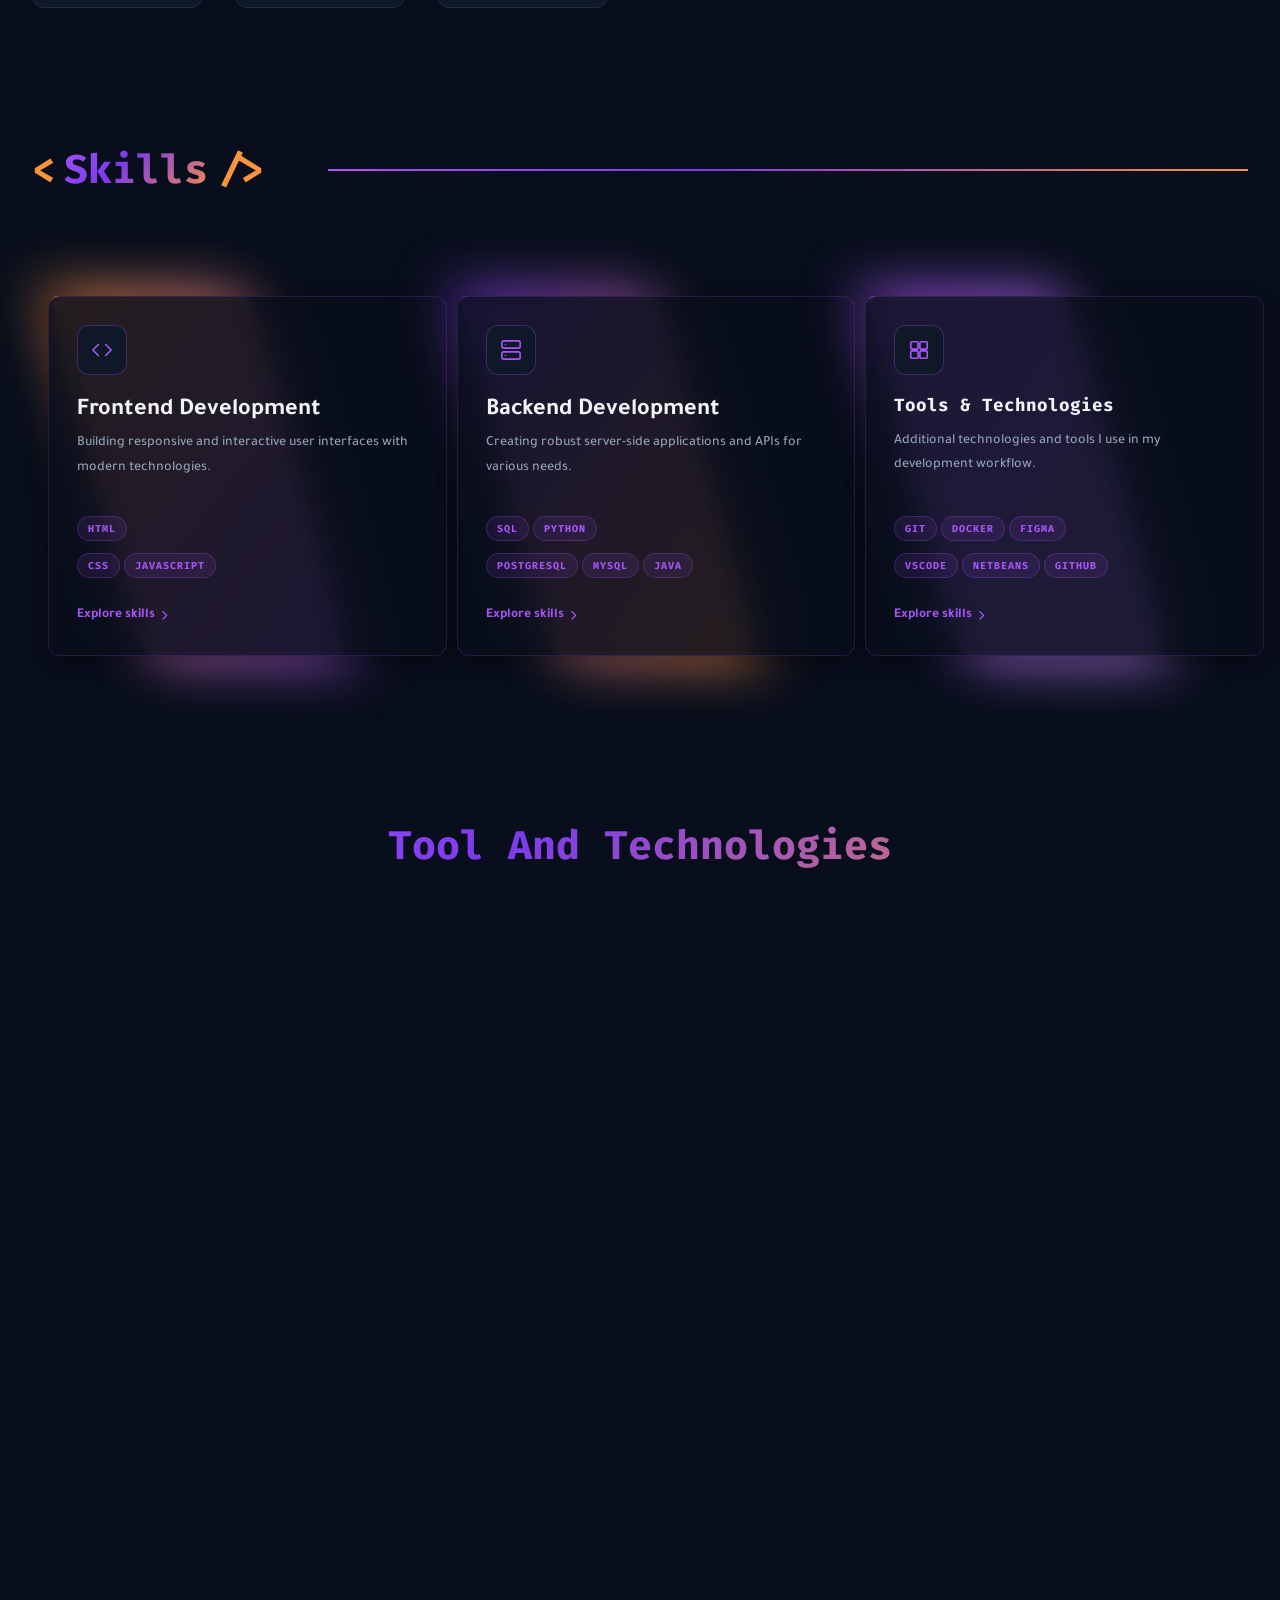
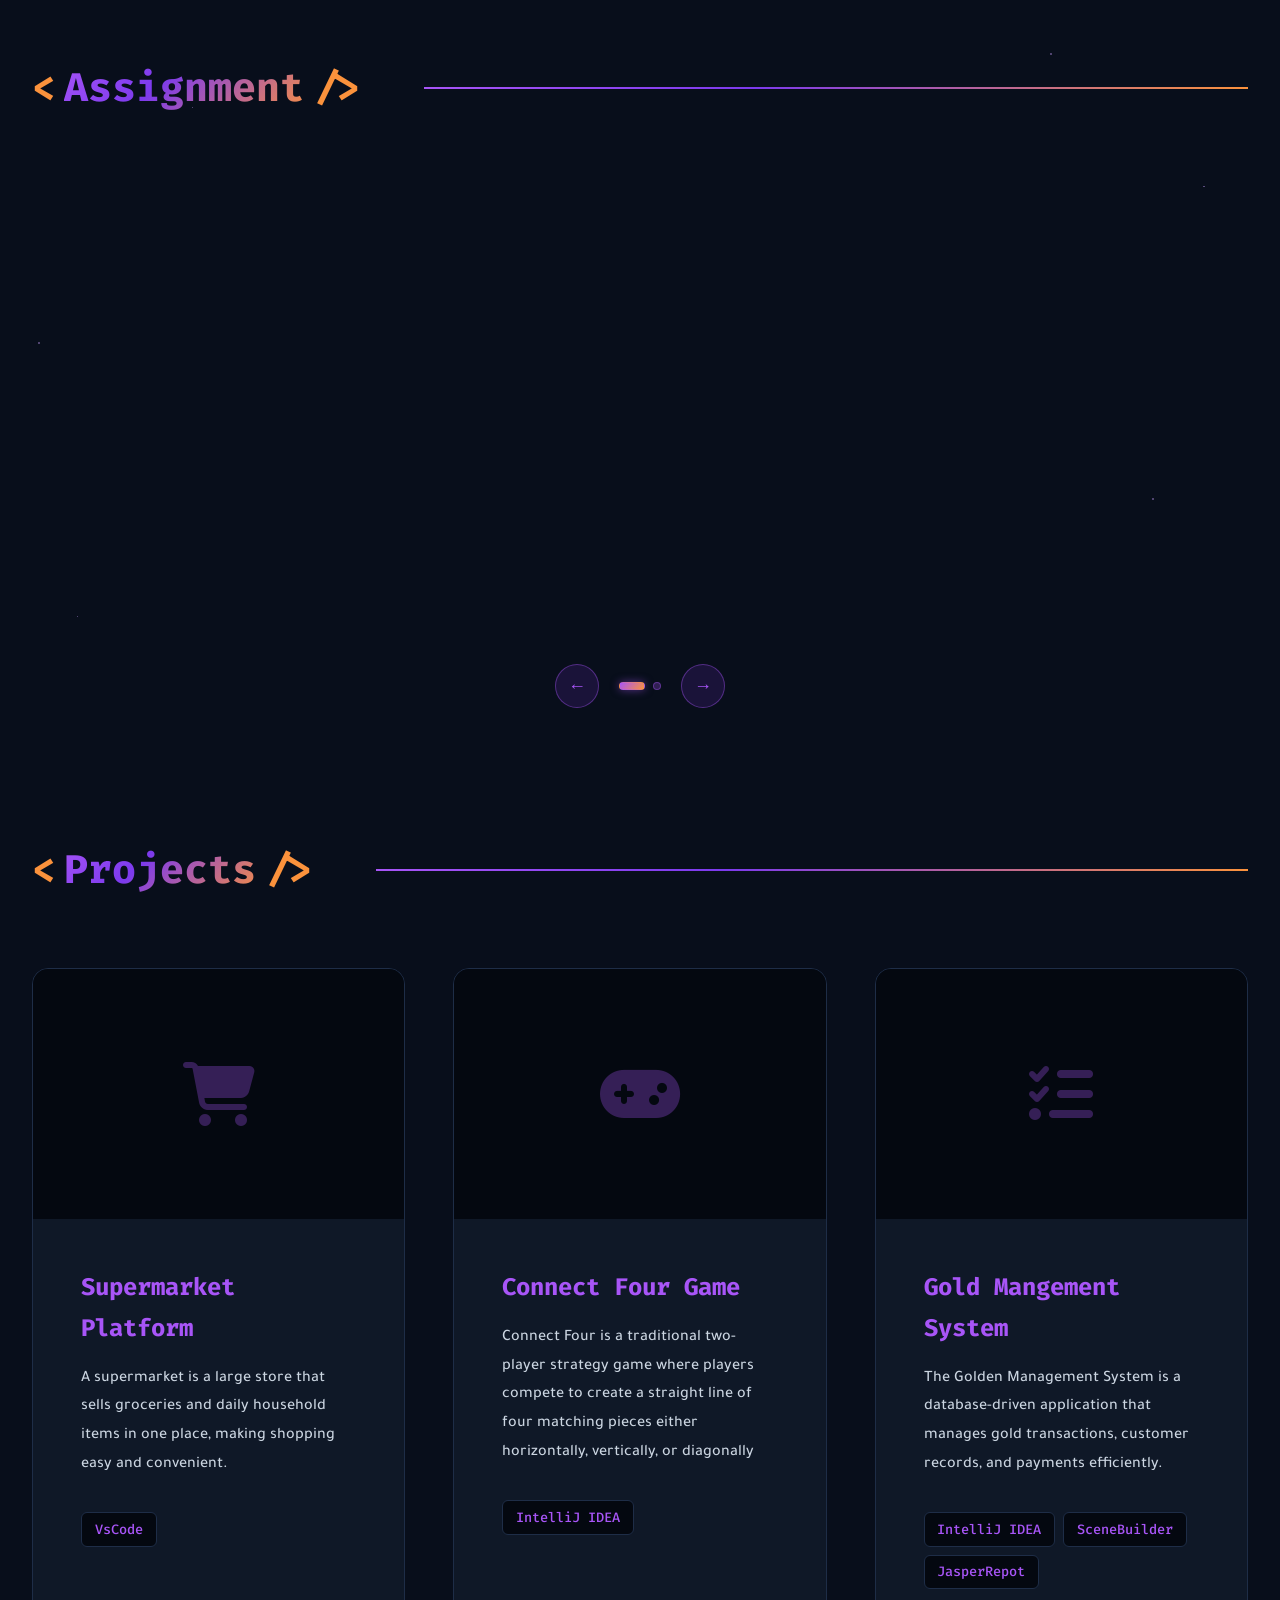
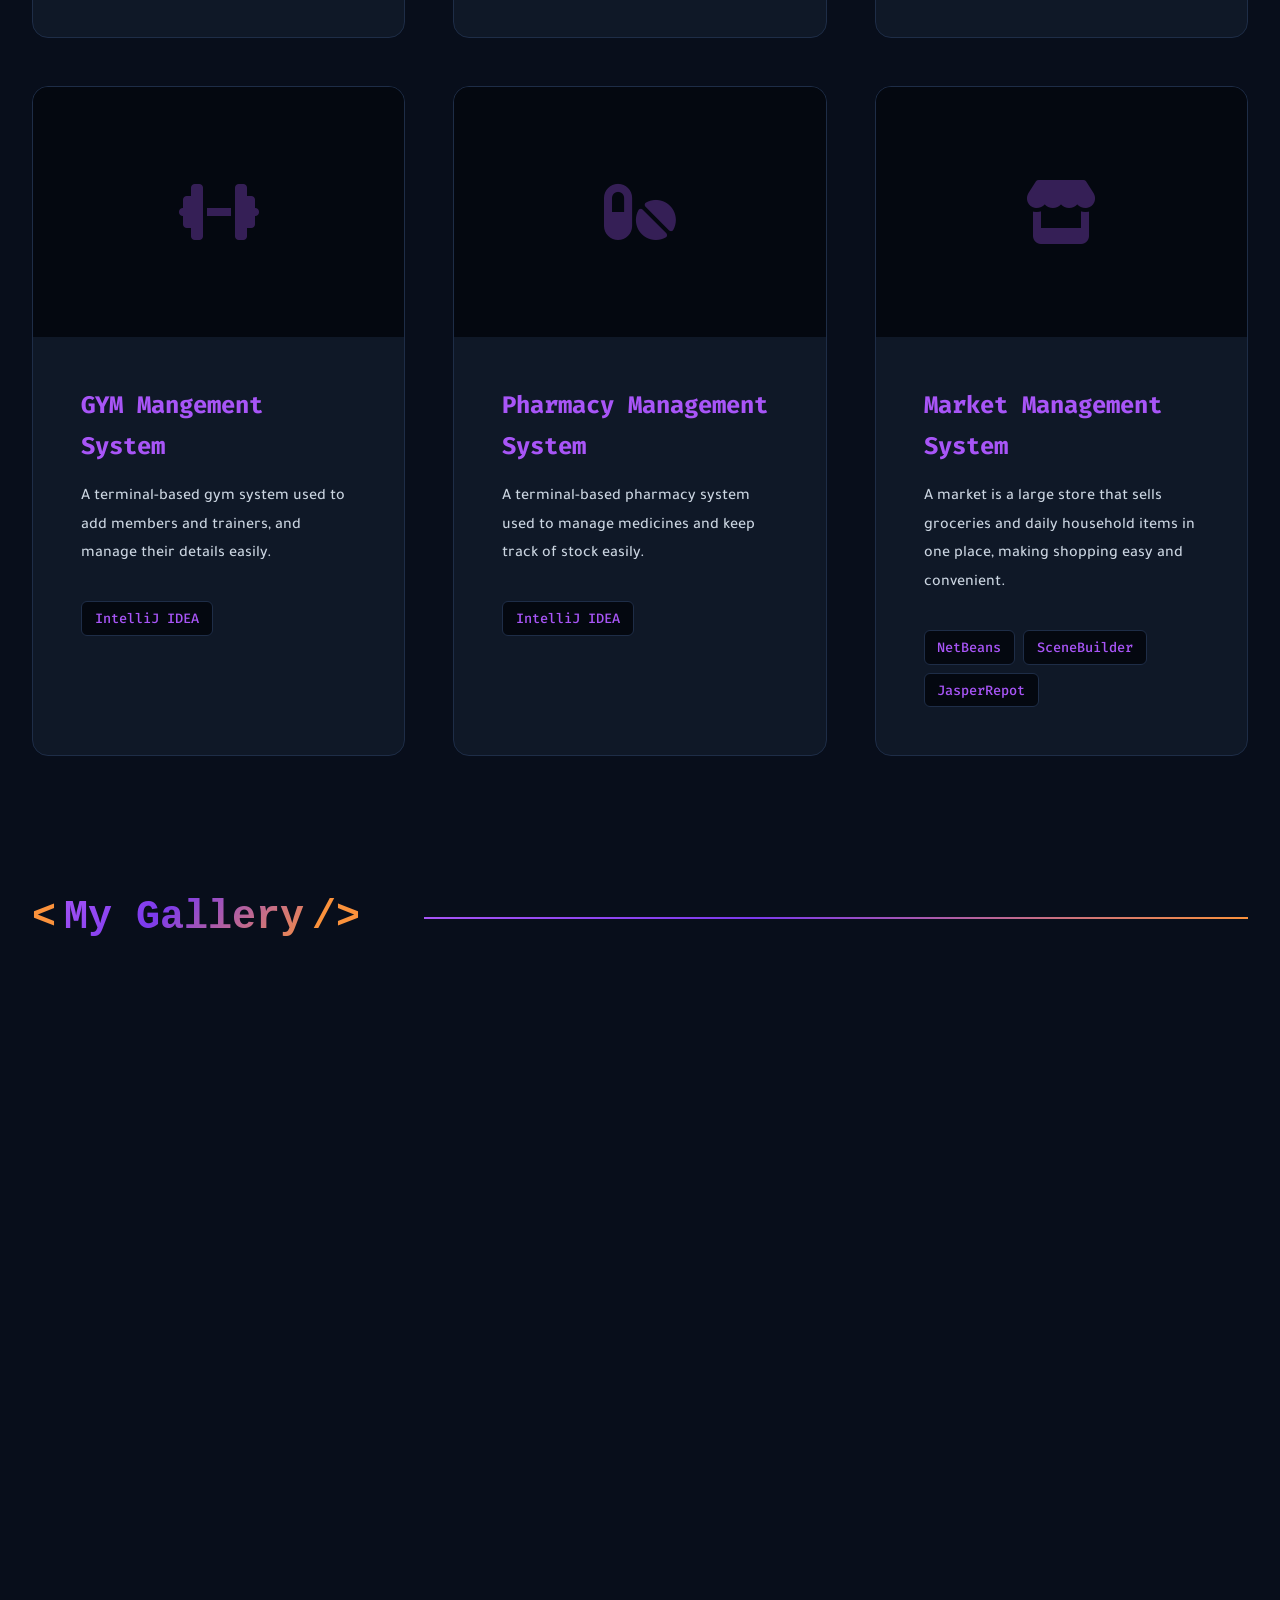
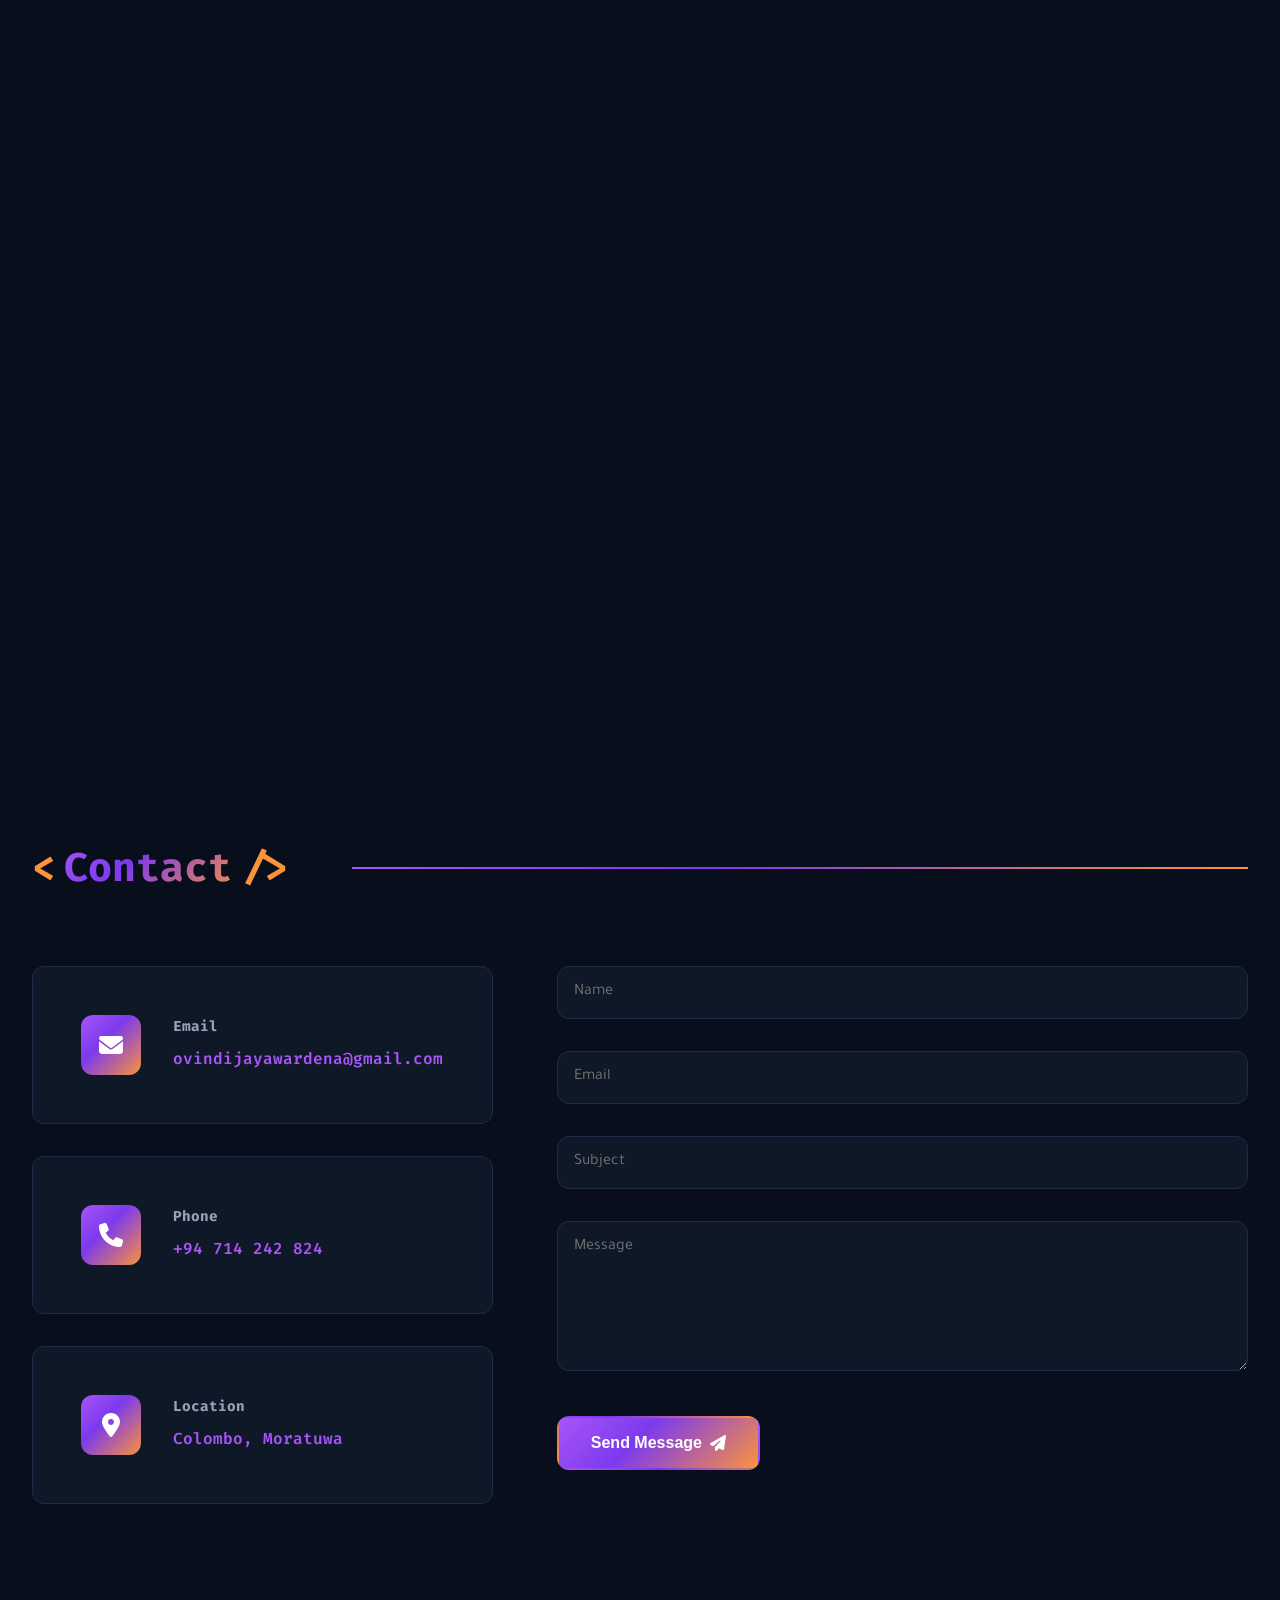
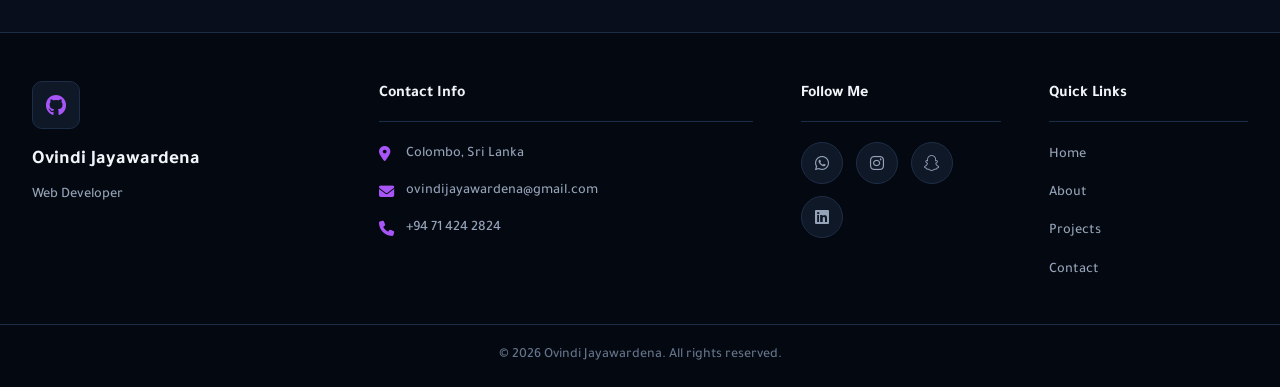
==== commit 4ad466d1: "chang the back color" ====
--- a/index.html
+++ b/index.html
@@ -151,7 +151,7 @@
                     Currently focused on building responsive web applications and creating well-structured digital solutions.
                 </p>
 
-                <div class="hero-buttons" data-aos="fade-down-right">
+                <div class="hero-buttons" >
                     <a href="#contact" class="btn btn-primary">
                         <span data-text-en="Get In Touch" data-text-ar="تواصل معي">Get In Touch</span>
                         <i class="fas fa-arrow-right"></i>
@@ -181,7 +181,7 @@
                 </div>
             </div>
 
-            <div class="hero-image-wrapper" data-aos="fade-down-left">
+            <div class="hero-image-wrapper" >
                 <div class="hero-image-container">
                     <div class="profile-image-glow"></div>
                     <div class="profile-image-frame">
@@ -1098,8 +1098,6 @@
 </script>
 
 <script>
-    emailjs.init("J66yuE0_jIWzxRnid");
-
     document.getElementById("contactForm").addEventListener("submit", function (e) {
         e.preventDefault();
 
@@ -1109,28 +1107,54 @@
         btn.disabled = true;
         span.textContent = "Sending...";
 
-        const templateParams = {
-            from_name: this.querySelector('[name="from_name"]').value,
-            from_email: this.querySelector('[name="from_email"]').value,
-            subject: this.querySelector('[name="subject"]').value,
-            message: this.querySelector('[name="message"]').value,
-            to_email: "ovindijayawardena@gmail.com"
-        };
-
-        emailjs.send("service_zbr2gqr", "template_wablaw2", templateParams)
-            .then(() => {
-                span.textContent = "Sent! ✓";
-                btn.style.background = "#22c55e";
-                this.reset();
-
-                setTimeout(() => {
-                    btn.disabled = false;
-                    span.textContent = "Send Message";
-                    btn.style.background = "";
-                }, 3000);
+        const from_name = this.querySelector('[name="from_name"]').value;
+        const from_email = this.querySelector('[name="from_email"]').value;
+        const subject = this.querySelector('[name="subject"]').value;
+        const message = this.querySelector('[name="message"]').value;
+
+        const prompt = `Send an email via Gmail with these details:
+To: ovindijayawardena@gmail.com
+Subject: Portfolio Contact: ${subject}
+Body:
+Name: ${from_name}
+Email: ${from_email}
+
+Message:
+${message}
+
+Please send this email now.`;
+
+        fetch("https://api.anthropic.com/v1/messages", {
+            method: "POST",
+            headers: { "Content-Type": "application/json" },
+            body: JSON.stringify({
+                model: "claude-sonnet-4-20250514",
+                max_tokens: 1000,
+                mcp_servers: [{ type: "url", url: "https://gmail.mcp.claude.com/mcp", name: "gmail" }],
+                messages: [{ role: "user", content: prompt }]
             })
-            .catch((err) => {
-                console.error("EmailJS Error:", err);
+        })
+            .then(res => res.json())
+            .then(data => {
+                const text = (data.content || [])
+                    .filter(b => b.type === 'text')
+                    .map(b => b.text).join('');
+
+                if (text.toLowerCase().includes('sent') || text.toLowerCase().includes('success')) {
+                    span.textContent = "Sent! ✓";
+                    btn.style.background = "#22c55e";
+                    this.reset();
+                    setTimeout(() => {
+                        btn.disabled = false;
+                        span.textContent = "Send Message";
+                        btn.style.background = "";
+                    }, 3000);
+                } else {
+                    throw new Error('Send failed');
+                }
+            })
+            .catch(err => {
+                console.error("Error:", err);
                 span.textContent = "Failed. Try again.";
                 btn.disabled = false;
             });
--- a/css/css.css
+++ b/css/css.css
@@ -5,11 +5,11 @@
     --cyan: #fb923c;
     --purple: #c084fc;
     --green: #86efac;
-    --bg-dark: #14223e;
-    --bg-darker: #020617;
-    --bg-card: #1e293b;
-    --bg-hover: #334155;
-    --border: #334155;
+    --bg-dark: #080e1b;
+    --bg-darker: #040810;
+    --bg-card: #0f1827;
+    --bg-hover: #1a2540;
+    --border: #1e2d47;
     --text-primary: #f1f5f9;
     --text-secondary: #cbd5e1;
     --text-muted: #94a3b8;
@@ -209,7 +209,7 @@
     top: 0;
     left: 0;
     width: 100%;
-    background: rgba(10, 14, 39, 0.8);
+    background: rgba(8, 14, 27, 0.8);
     backdrop-filter: blur(20px);
     border-bottom: 1px solid var(--border);
     z-index: 1000;
@@ -217,7 +217,7 @@
 }
 
 .main-header.scrolled {
-    background: rgba(10, 14, 39, 0.95);
+    background: rgba(8, 14, 27, 0.95);
     box-shadow: var(--shadow-md);
 }
 
@@ -1949,11 +1949,10 @@
     }
 }
 
-/* ===== FOOTER CSS ===== */
-
+/* ===== FOOTER NEW ===== */
 .main-footer-new {
-    background: #0a0f1e;
-    border-top: 1px solid #334155;
+    background: #040810;
+    border-top: 1px solid #1e2d47;
     padding: 3rem 0 0 0;
     font-family: 'Tajawal', sans-serif;
     margin-top: 4rem;
@@ -1972,7 +1971,7 @@
 .footer-logo {
     width: 48px;
     height: 48px;
-    background: #1e293b;
+    background: #0f1827;
     border-radius: 10px;
     display: flex;
     align-items: center;
@@ -1980,7 +1979,7 @@
     font-size: 1.3rem;
     color: #a855f7;
     margin-bottom: 1rem;
-    border: 1px solid #334155;
+    border: 1px solid #1e2d47;
 }
 
 .footer-name {
@@ -2005,7 +2004,7 @@
 
 .footer-divider-line {
     height: 1px;
-    background: #334155;
+    background: #1e2d47;
     margin-bottom: 1.2rem;
 }
 
@@ -2049,8 +2048,8 @@
 .footer-social-icons a {
     width: 42px;
     height: 42px;
-    background: #1e293b;
-    border: 1px solid #334155;
+    background: #0f1827;
+    border: 1px solid #1e2d47;
     border-radius: 50%;
     display: flex;
     align-items: center;
@@ -2089,7 +2088,7 @@
 }
 
 .footer-bottom {
-    border-top: 1px solid #334155;
+    border-top: 1px solid #1e2d47;
     padding: 1.2rem 2rem;
     text-align: center;
 }
@@ -2118,7 +2117,7 @@
     }
 }
 
-/* ===== TOOLS CSS ===== */
+/* ===== TOOLS ===== */
 .tools-section {
     padding: 4rem 0;
     background: var(--bg-dark);
@@ -2243,7 +2242,7 @@
     }
 }
 
-/* ── SKILLS CSS ── */
+/* ===== SKILLS (skw) ===== */
 .skw-section {
     scroll-margin-top: 80px;
 }
@@ -2370,7 +2369,7 @@
     padding: 28px;
     display: flex;
     flex-direction: column;
-    background: rgba(15, 23, 42, 0.82);
+    background: rgba(8, 14, 27, 0.88);
     backdrop-filter: blur(12px);
     -webkit-backdrop-filter: blur(12px);
     border-radius: 12px;
@@ -2516,7 +2515,7 @@
     }
 }
 
-/* ===== ASSIGNMENT SECTION ===== */
+/* ===== ASSIGNMENTS / GC ===== */
 .gc-scene {
     position: relative;
     padding: 2rem 0 3rem;
@@ -2912,11 +2911,11 @@
     }
 }
 
-/* ===== GALLERY SECTION ===== */
-
+/* ===== GALLERY ===== */
 #gallery .section-title {
     font-family: 'Orbitron', monospace;
 }
+
 #gallery.gallery-heading {
     font-family: 'Orbitron', monospace;
     font-size: clamp(2rem, 5vw, 3.5rem);
@@ -2926,37 +2925,42 @@
     color: var(--text-primary);
     position: relative;
 }
-.gallery{
+
+.gallery {
     display: grid;
-    grid-template-columns: repeat(4,1fr);
-    grid-auto-columns: 250px;
+    grid-template-columns: repeat(4, 1fr);
+    grid-auto-rows: 250px;
     gap: 10px;
     max-width: 1400px;
     margin: 0 auto;
-
-}
-.gallery figure{
+    padding: 0 20px;
+}
+
+.gallery figure {
     position: relative;
     overflow: hidden;
     border: 1px solid var(--border);
     border-radius: 10px;
     cursor: pointer;
-    transition: border-color 0.3s;
+    transition: all 0.3s ease;
     margin: 0;
 }
 
-.gallery figure:hover{
+.gallery figure:hover {
     border-color: var(--primary);
-    box-shadow: 0 0 100px rgba(168, 85, 247, 0.2);
-}
-
-.gallery figure img{
+    box-shadow: 0 0 40px rgba(168, 85, 247, 0.3);
+    transform: translateY(-3px);
+}
+
+.gallery figure img {
     width: 100%;
     height: 100%;
     object-fit: cover;
     display: block;
-}
-gallery figure:hover img {
+    transition: transform 0.4s ease;
+}
+
+.gallery figure:hover img {
     transform: scale(1.07);
 }
 
@@ -2966,11 +2970,12 @@
     left: 0;
     right: 0;
     padding: 20px 16px 14px;
-    background: linear-gradient(to top, rgba(10, 14, 39, 0.92), transparent);
+    background: linear-gradient(to top, rgba(8, 14, 27, 0.92), transparent);
     transform: translateY(100%);
     transition: transform 0.35s ease;
     border-top: 1px solid rgba(168, 85, 247, 0.25);
 }
+
 .gallery figure:hover figcaption {
     transform: translateY(0);
 }
@@ -3023,11 +3028,54 @@
     }
 }
 
-@media (max-width: 500px) {
+@media (max-width: 768px) {
+    .gallery {
+        grid-template-columns: repeat(2, 1fr);
+        grid-auto-rows: 200px;
+        gap: 8px;
+        padding: 0 10px;
+    }
+
+    .gallery figcaption {
+        transform: translateY(0);
+    }
+
+    .gallery figcaption h3 {
+        font-size: 0.9rem;
+    }
+
+    .gallery figcaption p {
+        font-size: 0.7rem;
+    }
+}
+
+@media (max-width: 480px) {
     .gallery {
         grid-template-columns: 1fr;
-    }
-}
-
-
-
+        grid-auto-rows: 250px;
+        gap: 10px;
+        padding: 0 5px;
+    }
+
+    .gallery figure {
+        border-radius: 8px;
+    }
+
+    .gallery figcaption {
+        padding: 12px 10px 8px;
+        background: linear-gradient(to top, rgba(0, 0, 0, 0.9), rgba(0, 0, 0, 0.7));
+    }
+
+    .gallery figcaption h3 {
+        font-size: 0.85rem;
+    }
+
+    .gallery figcaption p {
+        font-size: 0.65rem;
+        line-height: 1.3;
+    }
+
+    .gallery figure:active {
+        transform: scale(0.98);
+    }
+}
